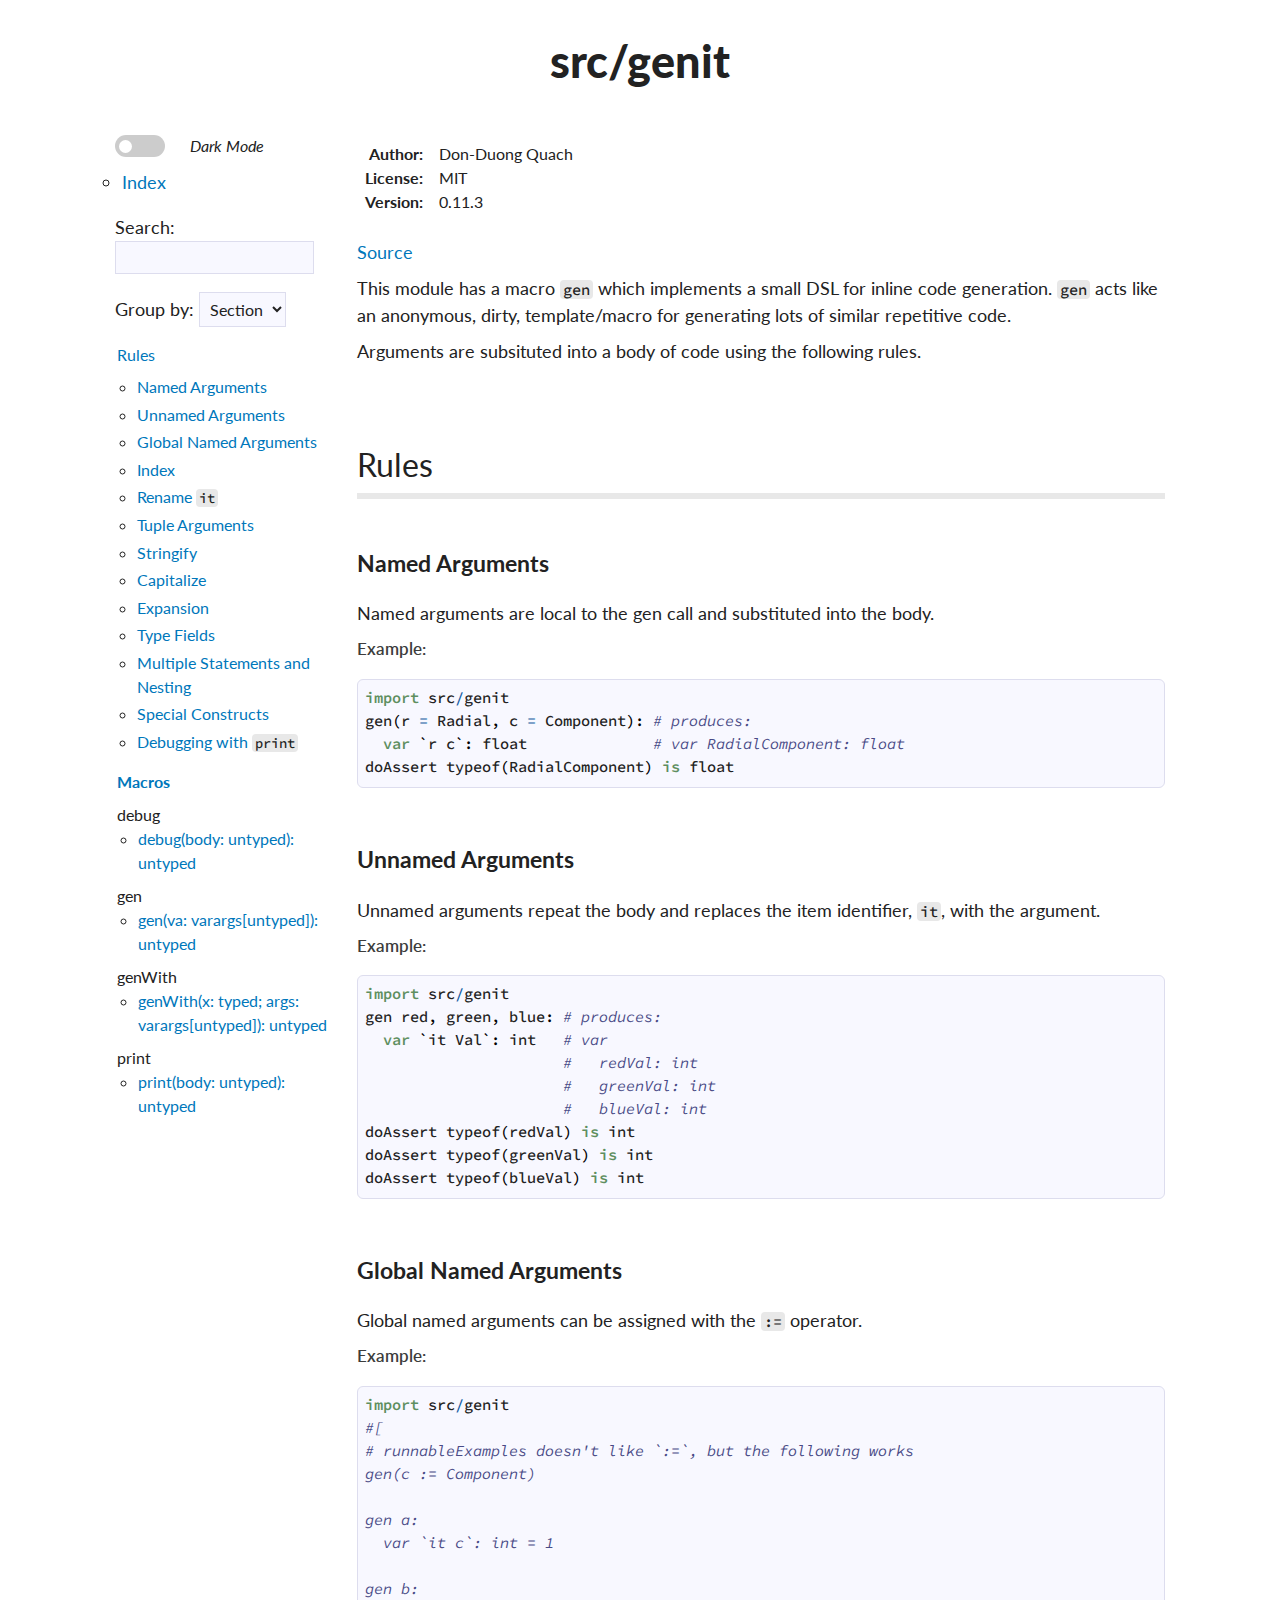
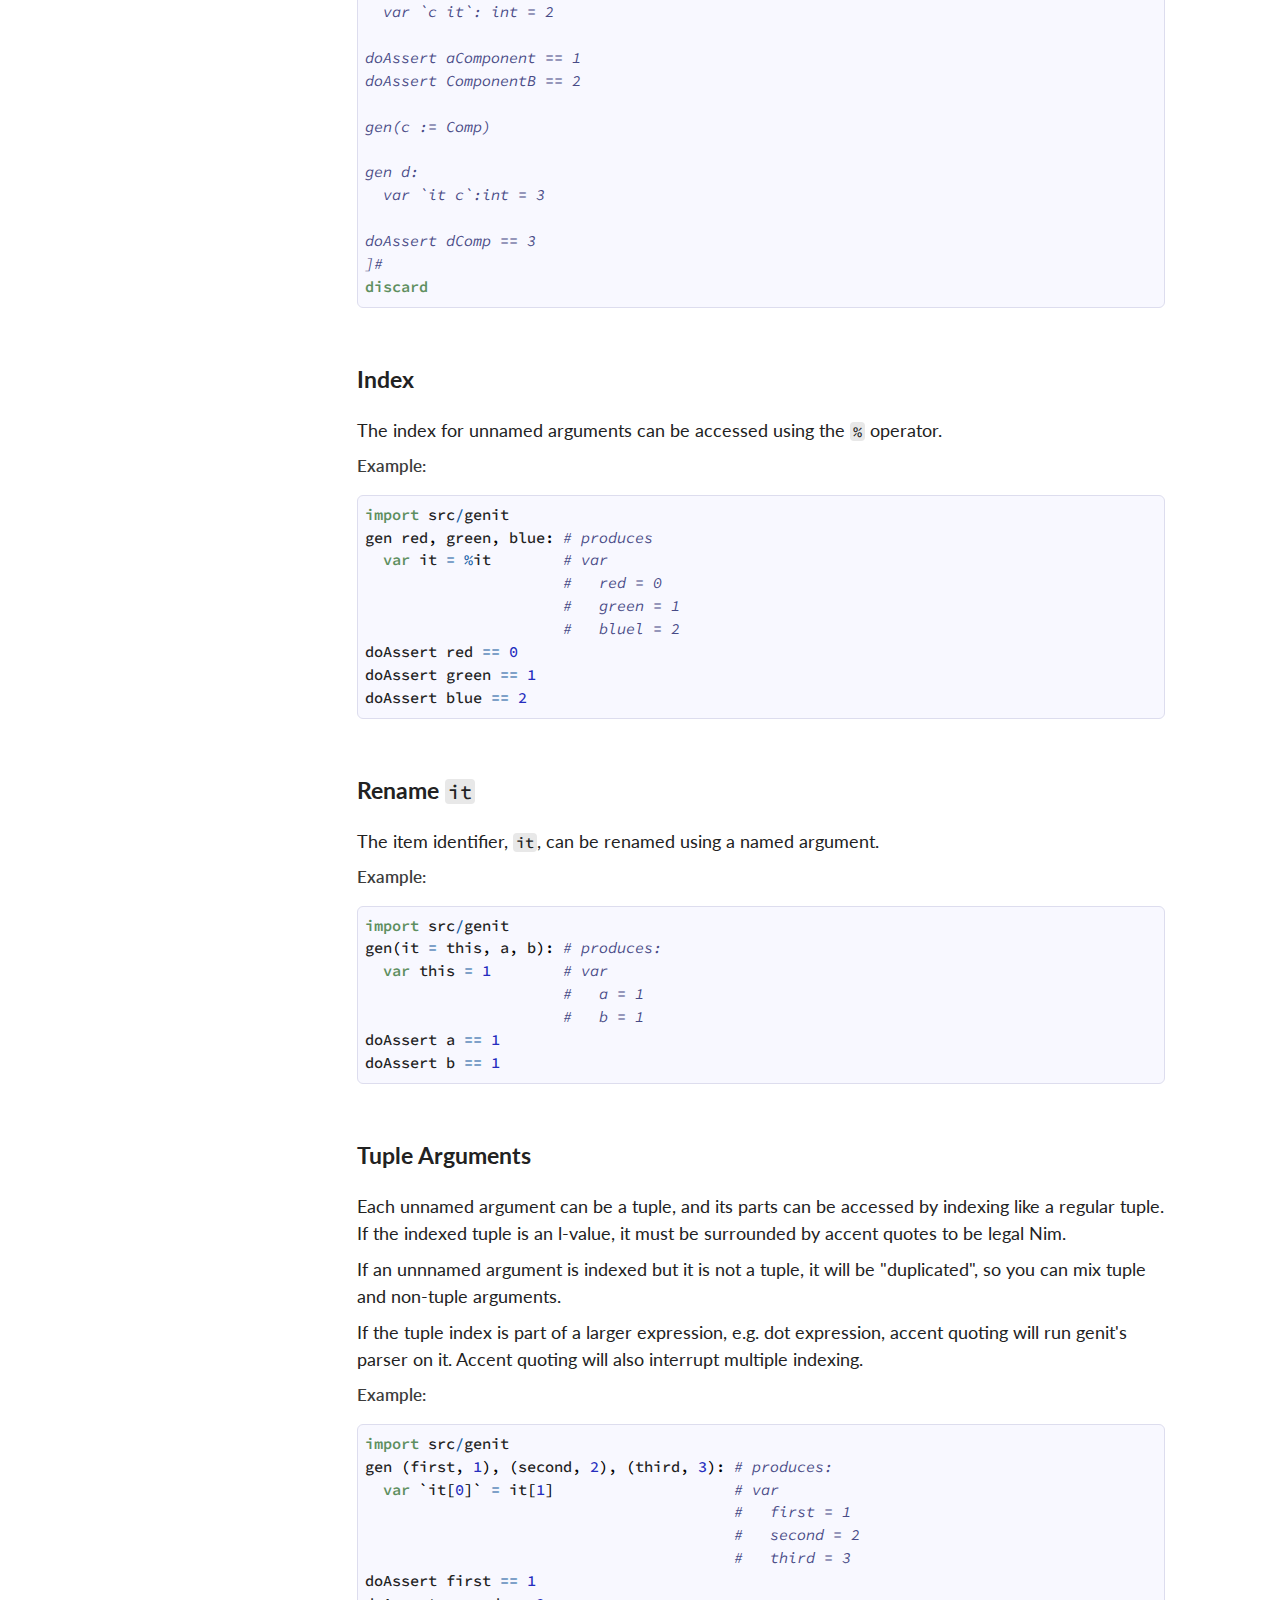
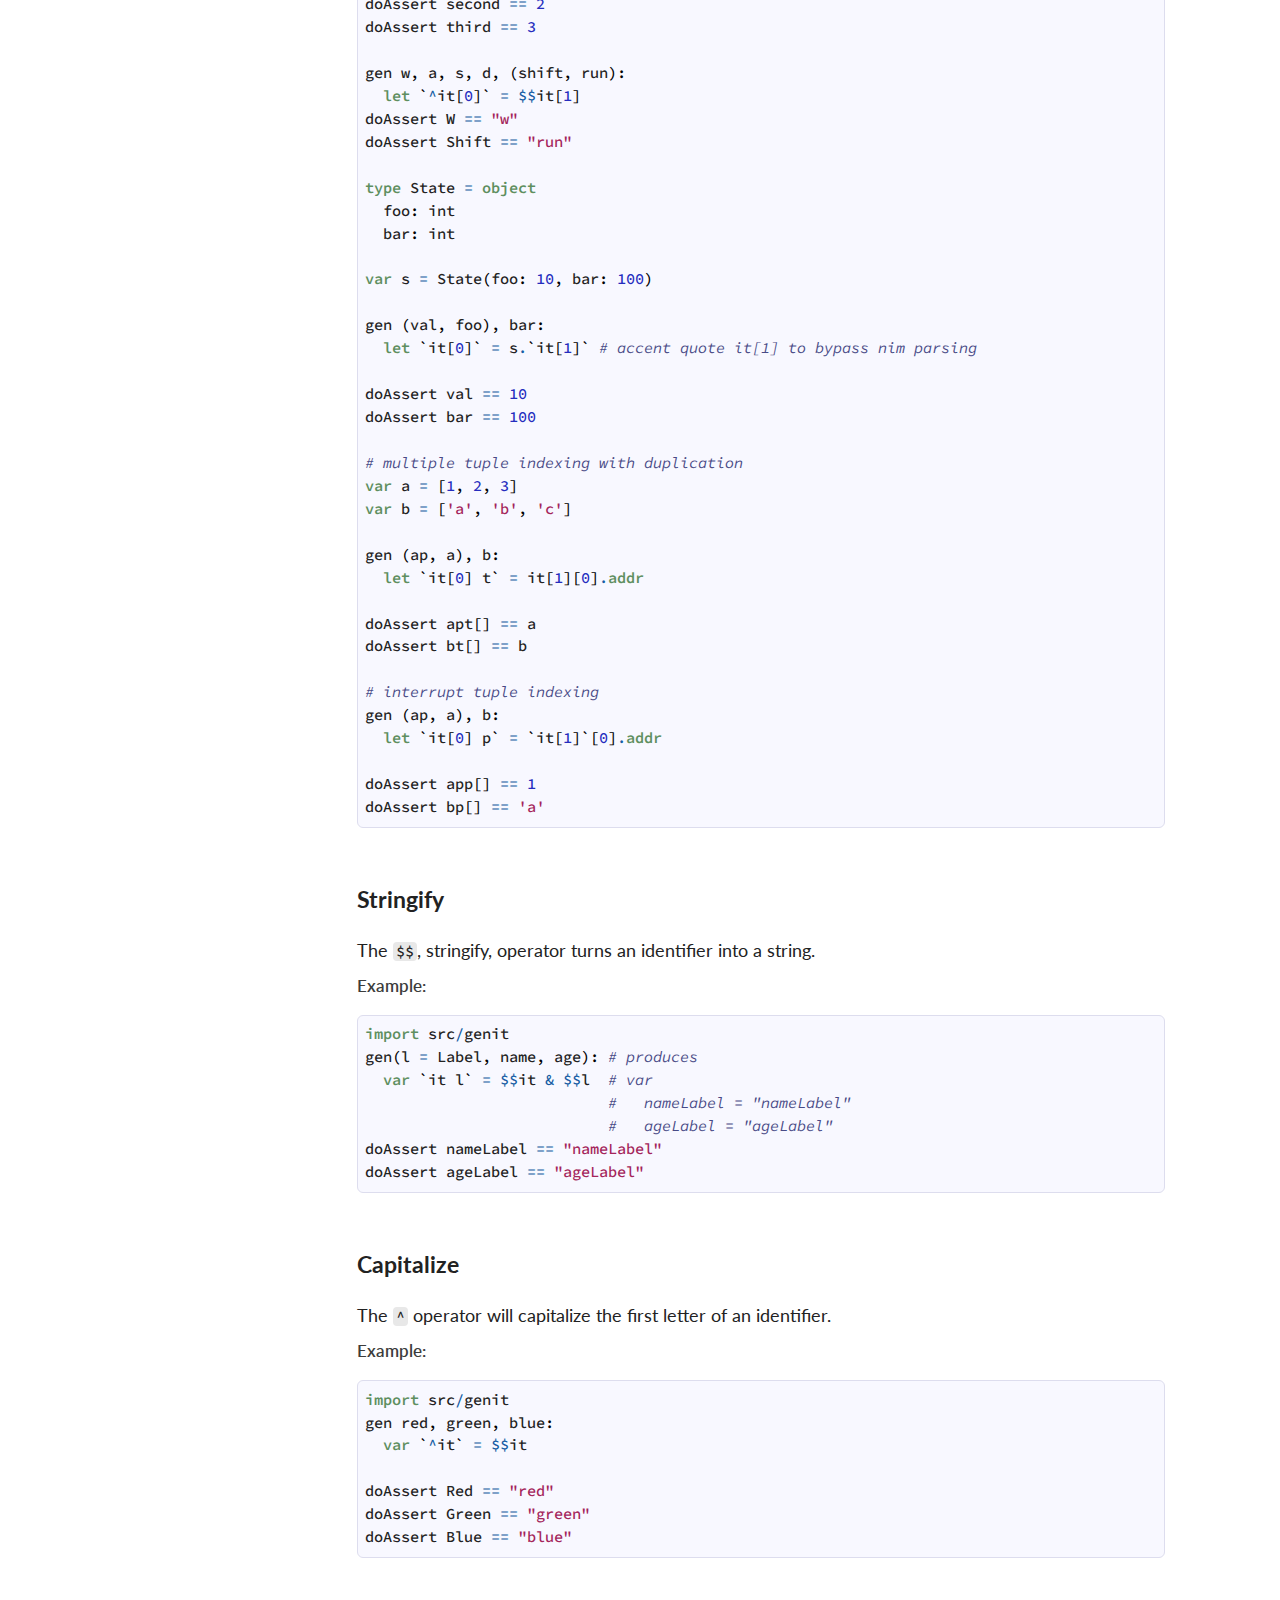
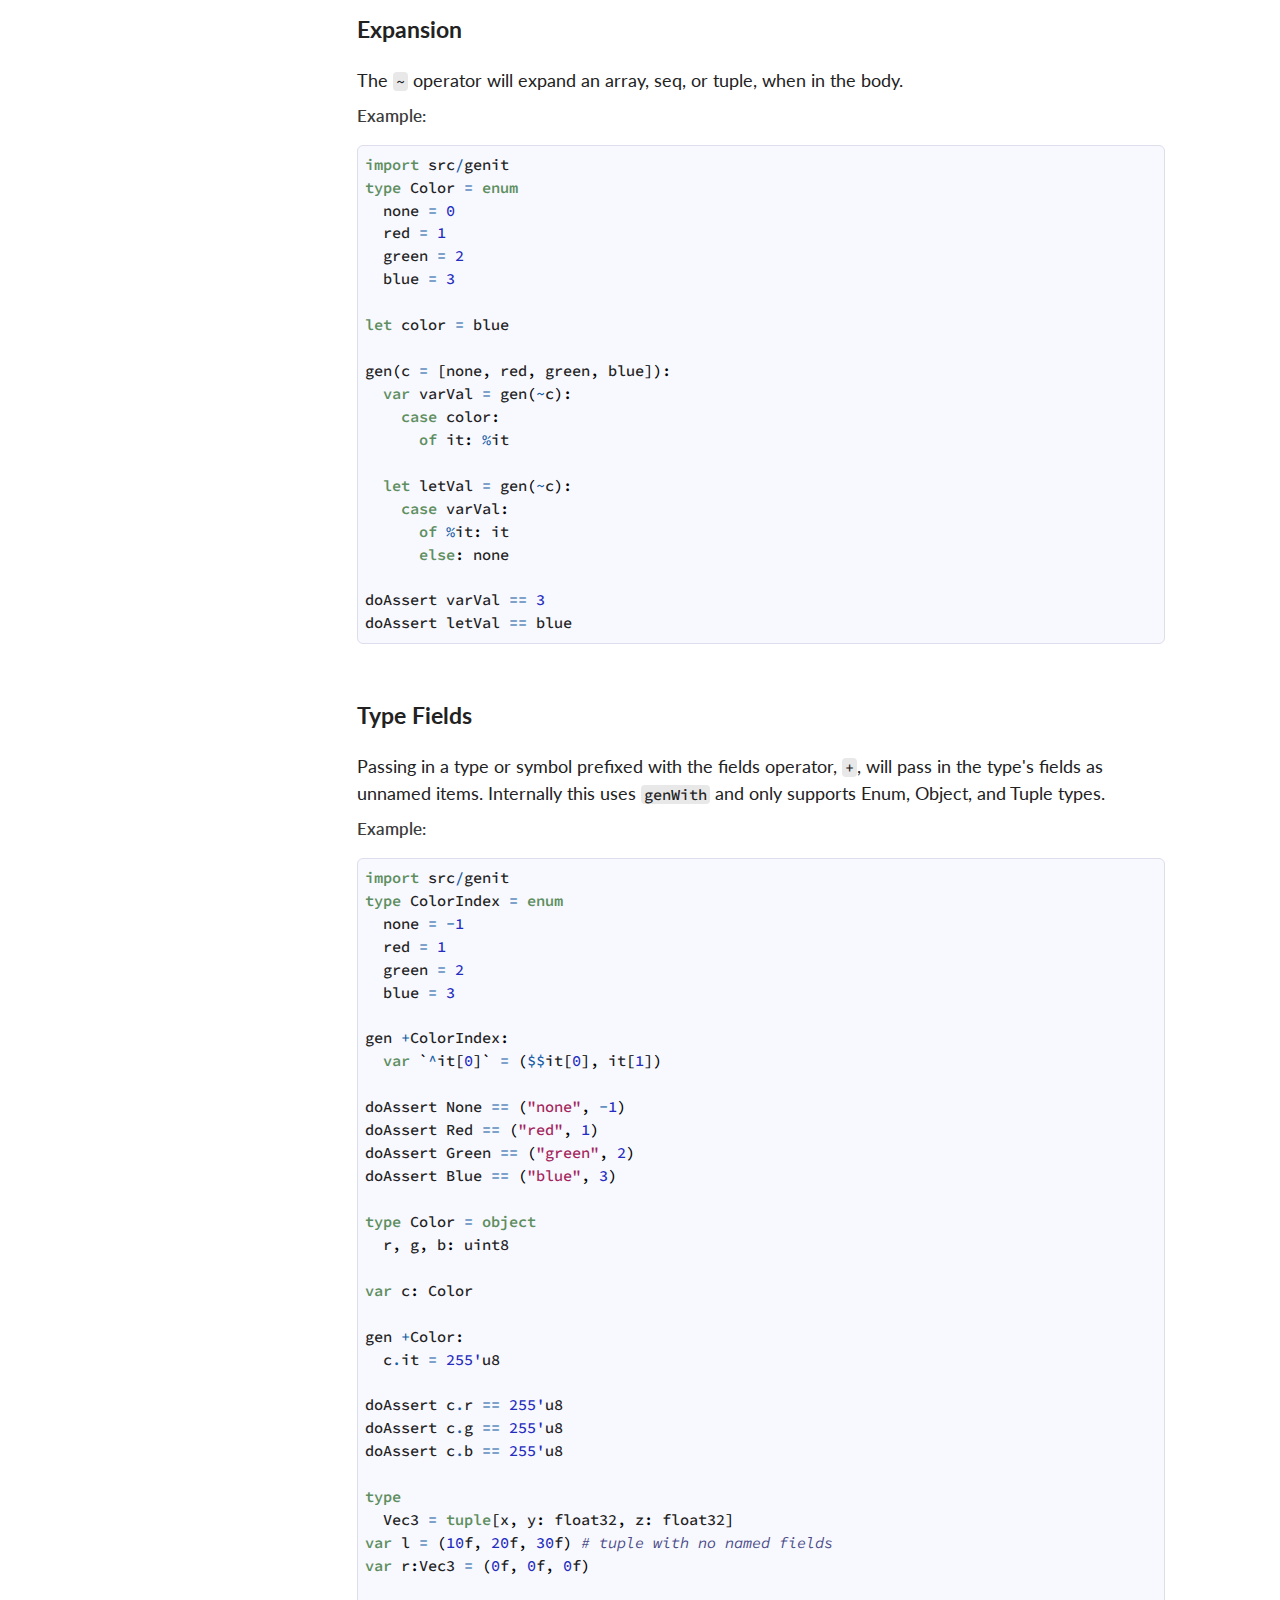
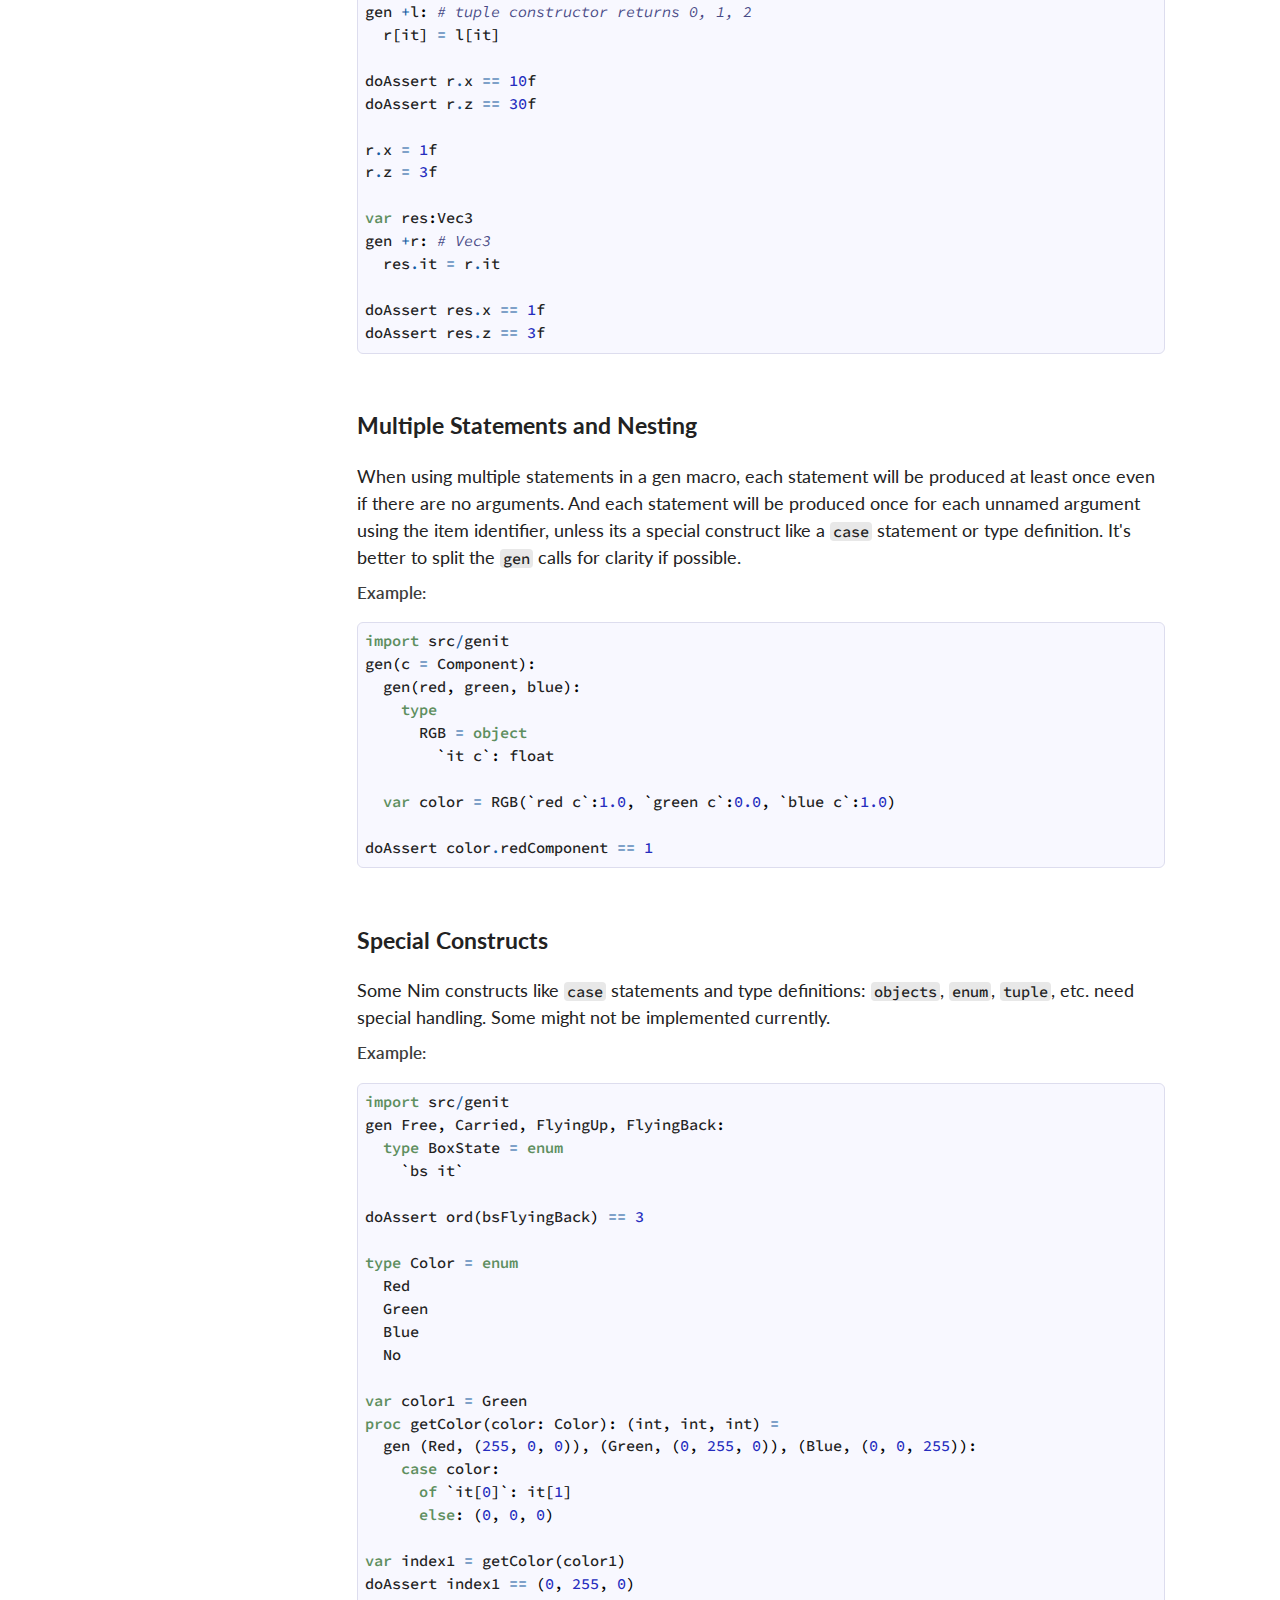
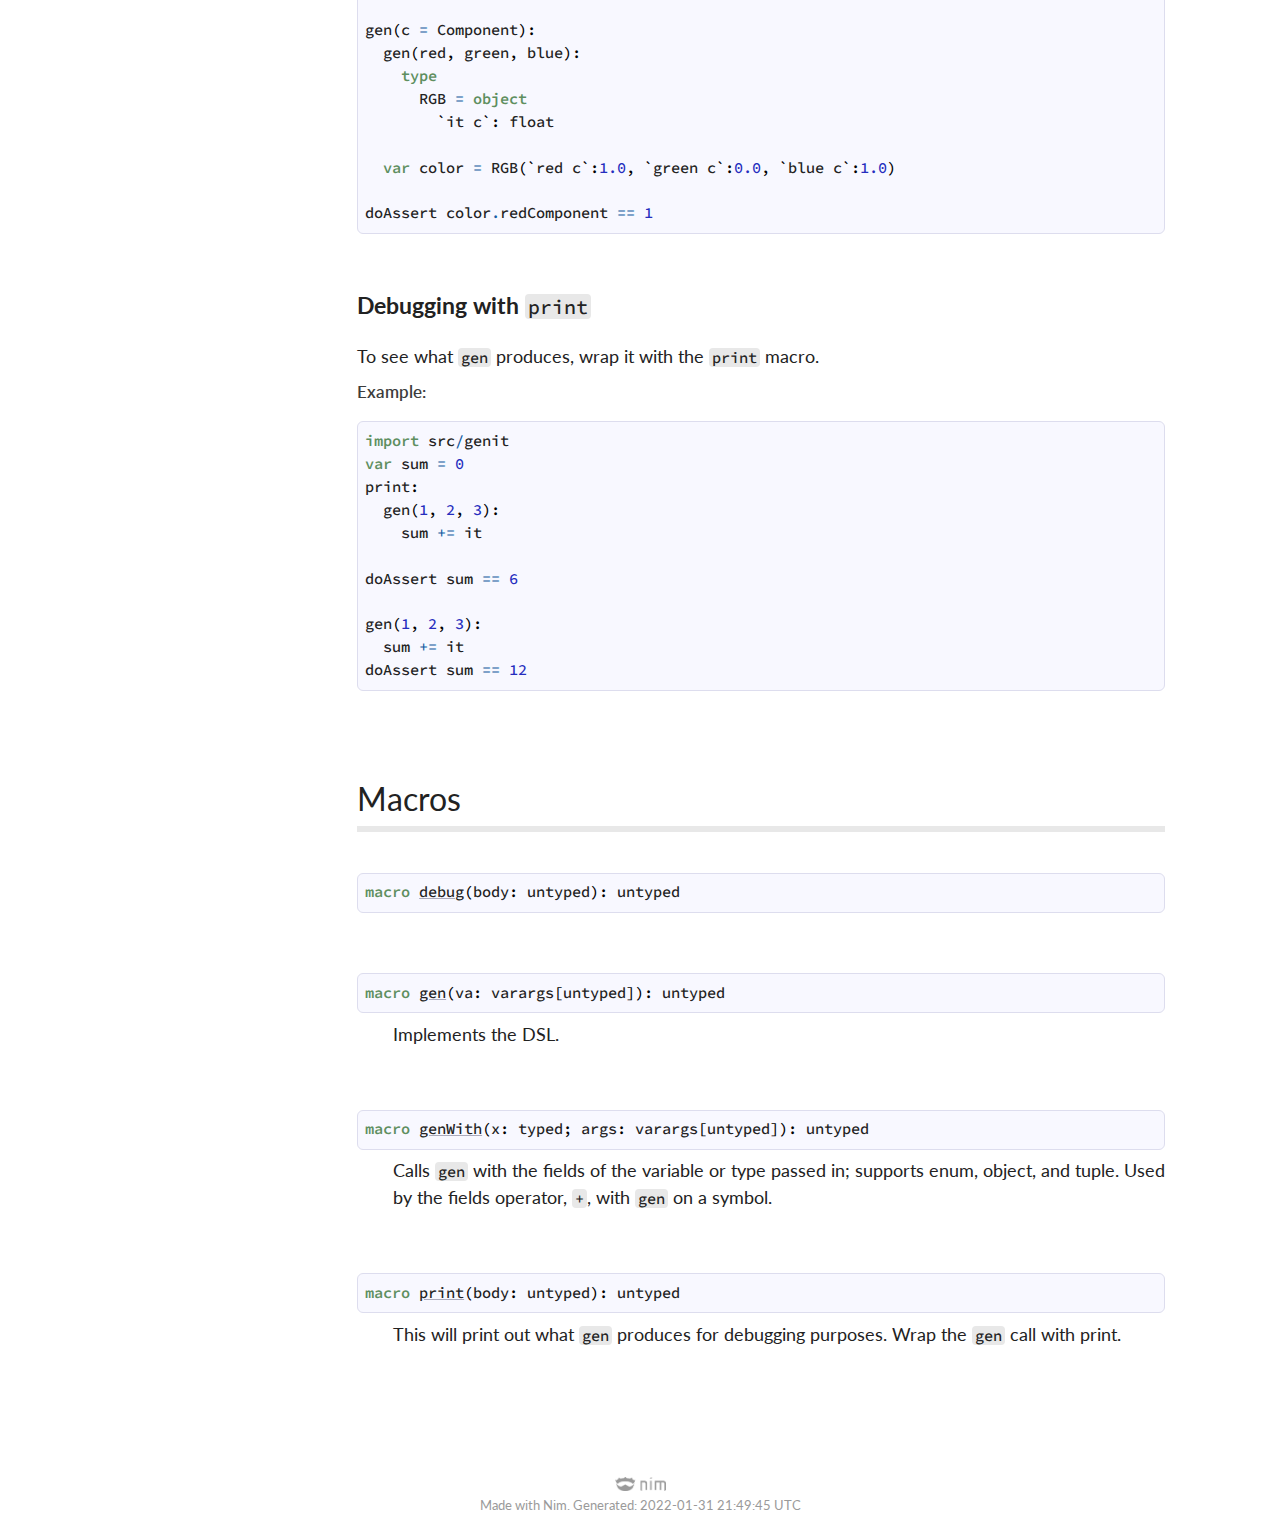
==== genit/index.html @ 233c0c25 "genit v0.11.3" ====
<?xml version="1.0" encoding="utf-8" ?>
<!DOCTYPE html PUBLIC "-//W3C//DTD XHTML 1.0 Transitional//EN"
  "http://www.w3.org/TR/xhtml1/DTD/xhtml1-transitional.dtd">
<!--  This file is generated by Nim. -->
<html xmlns="http://www.w3.org/1999/xhtml" xml:lang="en" lang="en">
<head>
<meta http-equiv="Content-Type" content="text/html; charset=utf-8" />

<meta name="viewport" content="width=device-width, initial-scale=1.0">

<!-- Favicon -->
<link rel="shortcut icon" href="[data-uri]"/>
<link rel="icon" type="image/png" sizes="32x32" href="[data-uri]">

<!-- Google fonts -->
<link href='https://fonts.googleapis.com/css?family=Lato:400,600,900' rel='stylesheet' type='text/css'/>
<link href='https://fonts.googleapis.com/css?family=Source+Code+Pro:400,500,600' rel='stylesheet' type='text/css'/>

<!-- CSS -->
<title>src/genit</title>
<link rel="stylesheet" type="text/css" href="nimdoc.out.css">

<script type="text/javascript" src="dochack.js"></script>

<script type="text/javascript">
function main() {
  var pragmaDots = document.getElementsByClassName("pragmadots");
  for (var i = 0; i < pragmaDots.length; i++) {
    pragmaDots[i].onclick = function(event) {
      // Hide tease
      event.target.parentNode.style.display = "none";
      // Show actual
      event.target.parentNode.nextElementSibling.style.display = "inline";
    }
  }

  function switchTheme(e) {
      if (e.target.checked) {
          document.documentElement.setAttribute('data-theme', 'dark');
          localStorage.setItem('theme', 'dark');
      } else {
          document.documentElement.setAttribute('data-theme', 'light');
          localStorage.setItem('theme', 'light');
      }
  }

  const toggleSwitch = document.querySelector('.theme-switch input[type="checkbox"]');
  if (toggleSwitch !== null) {
    toggleSwitch.addEventListener('change', switchTheme, false);
  }

  var currentTheme = localStorage.getItem('theme');
  if (!currentTheme && window.matchMedia('(prefers-color-scheme: dark)').matches) {
    currentTheme = 'dark';
  }
  if (currentTheme) {
    document.documentElement.setAttribute('data-theme', currentTheme);

    if (currentTheme === 'dark' && toggleSwitch !== null) {
      toggleSwitch.checked = true;
    }
  }
}

window.addEventListener('DOMContentLoaded', main);
</script>

</head>
<body>
<div class="document" id="documentId">
  <div class="container">
    <h1 class="title">src/genit</h1>
    <div class="row">
  <div class="three columns">
  <div class="theme-switch-wrapper">
    <label class="theme-switch" for="checkbox">
      <input type="checkbox" id="checkbox" />
      <div class="slider round"></div>
    </label>
    &nbsp;&nbsp;&nbsp; <em>Dark Mode</em>
  </div>
  <div id="global-links">
    <ul class="simple">
    <li>
      <a href="theindex.html">Index</a>
    </li>
    </ul>
  </div>
  <div id="searchInputDiv">
    Search: <input type="text" id="searchInput"
      onkeyup="search()" />
  </div>
  <div>
    Group by:
    <select onchange="groupBy(this.value)">
      <option value="section">Section</option>
      <option value="type">Type</option>
    </select>
  </div>
  <ul class="simple simple-toc" id="toc-list">
<li><a class="reference" id="rules_toc" href="#rules">Rules</a></li>
<ul class="simple"><li><a class="reference" id="rules-named-arguments_toc" href="#rules-named-arguments">Named Arguments</a></li>
<li><a class="reference" id="rules-unnamed-arguments_toc" href="#rules-unnamed-arguments">Unnamed Arguments</a></li>
<li><a class="reference" id="rules-global-named-arguments_toc" href="#rules-global-named-arguments">Global Named Arguments</a></li>
<li><a class="reference" id="rules-index_toc" href="#rules-index">Index</a></li>
<li><a class="reference" id="rules-rename-it_toc" href="#rules-rename-it">Rename <tt class="docutils literal"><span class="pre">it</span></tt></a></li>
<li><a class="reference" id="rules-tuple-arguments_toc" href="#rules-tuple-arguments">Tuple Arguments</a></li>
<li><a class="reference" id="rules-stringify_toc" href="#rules-stringify">Stringify</a></li>
<li><a class="reference" id="rules-capitalize_toc" href="#rules-capitalize">Capitalize</a></li>
<li><a class="reference" id="rules-expansion_toc" href="#rules-expansion">Expansion</a></li>
<li><a class="reference" id="rules-type-fields_toc" href="#rules-type-fields">Type Fields</a></li>
<li><a class="reference" id="rules-multiple-statements-and-nesting_toc" href="#rules-multiple-statements-and-nesting">Multiple Statements and Nesting</a></li>
<li><a class="reference" id="rules-special-constructs_toc" href="#rules-special-constructs">Special Constructs</a></li>
<li><a class="reference" id="rules-debugging-with-print_toc" href="#rules-debugging-with-print">Debugging with <tt class="docutils literal"><span class="pre">print</span></tt></a></li>
</ul><li>
  <a class="reference reference-toplevel" href="#17" id="67">Macros</a>
  <ul class="simple simple-toc-section">
      <ul class="simple nested-toc-section">debug
      <li><a class="reference" href="#debug.m%2Cuntyped"
    title="debug(body: untyped): untyped">debug(body: untyped): untyped</a></li>

  </ul>
  <ul class="simple nested-toc-section">gen
      <li><a class="reference" href="#gen.m%2Cvarargs%5Buntyped%5D"
    title="gen(va: varargs[untyped]): untyped">gen(va: varargs[untyped]): untyped</a></li>

  </ul>
  <ul class="simple nested-toc-section">genWith
      <li><a class="reference" href="#genWith.m%2Ctyped%2Cvarargs%5Buntyped%5D"
    title="genWith(x: typed; args: varargs[untyped]): untyped">genWith(x: typed; args: varargs[untyped]): untyped</a></li>

  </ul>
  <ul class="simple nested-toc-section">print
      <li><a class="reference" href="#print.m%2Cuntyped"
    title="print(body: untyped): untyped">print(body: untyped): untyped</a></li>

  </ul>

  </ul>
</li>

</ul>

  </div>
  
  <div class="nine columns" id="content">
  <div id="tocRoot"></div>
  
  <p class="module-desc"><table class="docinfo" frame="void" rules="none"><col class="docinfo-name" /><col class="docinfo-content" /><tbody valign="top"><tr><th class="docinfo-name">Author:</th><td>Don-Duong Quach</td></tr>
<tr><th class="docinfo-name">License:</th><td>MIT</td></tr>
<tr><th class="docinfo-name">Version:</th><td>0.11.3</td></tr>
</tbody></table><p><a class="reference external" href="https://github.com/geekrelief/genit/">Source</a></p>
<p>This module has a macro <tt class="docutils literal"><span class="pre">gen</span></tt> which implements a small DSL for inline code generation. <tt class="docutils literal"><span class="pre">gen</span></tt> acts like an anonymous, dirty, template/macro for generating lots of similar repetitive code.</p>
<p>Arguments are subsituted into a body of code using the following rules.</p>

<h1><a class="toc-backref" id="rules" href="#rules">Rules</a></h1>
<h2><a class="toc-backref" id="rules-named-arguments" href="#rules-named-arguments">Named Arguments</a></h2><p>Named arguments are local to the gen call and substituted into the body.</p>

<p><strong class="examples_text">Example:</strong></p>
<pre class="listing"><span class="Keyword">import</span> <span class="Identifier">src</span><span class="Operator">/</span><span class="Identifier">genit</span>
<span class="Identifier">gen</span><span class="Punctuation">(</span><span class="Identifier">r</span> <span class="Operator">=</span> <span class="Identifier">Radial</span><span class="Punctuation">,</span> <span class="Identifier">c</span> <span class="Operator">=</span> <span class="Identifier">Component</span><span class="Punctuation">)</span><span class="Punctuation">:</span> <span class="Comment"># produces: </span>
  <span class="Keyword">var</span> <span class="Punctuation">`</span><span class="Identifier">r</span> <span class="Identifier">c</span><span class="Punctuation">`</span><span class="Punctuation">:</span> <span class="Identifier">float</span>              <span class="Comment"># var RadialComponent: float</span>
<span class="Identifier">doAssert</span> <span class="Identifier">typeof</span><span class="Punctuation">(</span><span class="Identifier">RadialComponent</span><span class="Punctuation">)</span> <span class="Keyword">is</span> <span class="Identifier">float</span></pre>
<h2><a class="toc-backref" id="rules-unnamed-arguments" href="#rules-unnamed-arguments">Unnamed Arguments</a></h2><p>Unnamed arguments repeat the body and replaces the item identifier, <tt class="docutils literal"><span class="pre">it</span></tt>, with the argument. </p>

<p><strong class="examples_text">Example:</strong></p>
<pre class="listing"><span class="Keyword">import</span> <span class="Identifier">src</span><span class="Operator">/</span><span class="Identifier">genit</span>
<span class="Identifier">gen</span> <span class="Identifier">red</span><span class="Punctuation">,</span> <span class="Identifier">green</span><span class="Punctuation">,</span> <span class="Identifier">blue</span><span class="Punctuation">:</span> <span class="Comment"># produces:</span>
  <span class="Keyword">var</span> <span class="Punctuation">`</span><span class="Identifier">it</span> <span class="Identifier">Val</span><span class="Punctuation">`</span><span class="Punctuation">:</span> <span class="Identifier">int</span>   <span class="Comment"># var </span>
                      <span class="Comment">#   redVal: int</span>
                      <span class="Comment">#   greenVal: int</span>
                      <span class="Comment">#   blueVal: int</span>
<span class="Identifier">doAssert</span> <span class="Identifier">typeof</span><span class="Punctuation">(</span><span class="Identifier">redVal</span><span class="Punctuation">)</span> <span class="Keyword">is</span> <span class="Identifier">int</span>
<span class="Identifier">doAssert</span> <span class="Identifier">typeof</span><span class="Punctuation">(</span><span class="Identifier">greenVal</span><span class="Punctuation">)</span> <span class="Keyword">is</span> <span class="Identifier">int</span>
<span class="Identifier">doAssert</span> <span class="Identifier">typeof</span><span class="Punctuation">(</span><span class="Identifier">blueVal</span><span class="Punctuation">)</span> <span class="Keyword">is</span> <span class="Identifier">int</span></pre>
<h2><a class="toc-backref" id="rules-global-named-arguments" href="#rules-global-named-arguments">Global Named Arguments</a></h2><p>Global named arguments can be assigned with the <tt class="docutils literal"><span class="pre">:=</span></tt> operator.</p>

<p><strong class="examples_text">Example:</strong></p>
<pre class="listing"><span class="Keyword">import</span> <span class="Identifier">src</span><span class="Operator">/</span><span class="Identifier">genit</span>
<span class="LongComment">#[ 
# runnableExamples doesn't like `:=`, but the following works
gen(c := Component) 

gen a:
  var `it c`: int = 1

gen b:
  var `c it`: int = 2

doAssert aComponent == 1
doAssert ComponentB == 2

gen(c := Comp)

gen d:
  var `it c`:int = 3

doAssert dComp == 3
]#</span>
<span class="Keyword">discard</span></pre>
<h2><a class="toc-backref" id="rules-index" href="#rules-index">Index</a></h2><p>The index for unnamed arguments can be accessed using the <tt class="docutils literal"><span class="pre">%</span></tt> operator.</p>

<p><strong class="examples_text">Example:</strong></p>
<pre class="listing"><span class="Keyword">import</span> <span class="Identifier">src</span><span class="Operator">/</span><span class="Identifier">genit</span>
<span class="Identifier">gen</span> <span class="Identifier">red</span><span class="Punctuation">,</span> <span class="Identifier">green</span><span class="Punctuation">,</span> <span class="Identifier">blue</span><span class="Punctuation">:</span> <span class="Comment"># produces</span>
  <span class="Keyword">var</span> <span class="Identifier">it</span> <span class="Operator">=</span> <span class="Operator">%</span><span class="Identifier">it</span>        <span class="Comment"># var </span>
                      <span class="Comment">#   red = 0</span>
                      <span class="Comment">#   green = 1</span>
                      <span class="Comment">#   bluel = 2</span>
<span class="Identifier">doAssert</span> <span class="Identifier">red</span> <span class="Operator">==</span> <span class="DecNumber">0</span>
<span class="Identifier">doAssert</span> <span class="Identifier">green</span> <span class="Operator">==</span> <span class="DecNumber">1</span>
<span class="Identifier">doAssert</span> <span class="Identifier">blue</span> <span class="Operator">==</span> <span class="DecNumber">2</span></pre>
<h2><a class="toc-backref" id="rules-rename-it" href="#rules-rename-it">Rename <tt class="docutils literal"><span class="pre">it</span></tt></a></h2><p>The item identifier, <tt class="docutils literal"><span class="pre">it</span></tt>, can be renamed using a named argument.</p>

<p><strong class="examples_text">Example:</strong></p>
<pre class="listing"><span class="Keyword">import</span> <span class="Identifier">src</span><span class="Operator">/</span><span class="Identifier">genit</span>
<span class="Identifier">gen</span><span class="Punctuation">(</span><span class="Identifier">it</span> <span class="Operator">=</span> <span class="Identifier">this</span><span class="Punctuation">,</span> <span class="Identifier">a</span><span class="Punctuation">,</span> <span class="Identifier">b</span><span class="Punctuation">)</span><span class="Punctuation">:</span> <span class="Comment"># produces:</span>
  <span class="Keyword">var</span> <span class="Identifier">this</span> <span class="Operator">=</span> <span class="DecNumber">1</span>        <span class="Comment"># var </span>
                      <span class="Comment">#   a = 1</span>
                      <span class="Comment">#   b = 1</span>
<span class="Identifier">doAssert</span> <span class="Identifier">a</span> <span class="Operator">==</span> <span class="DecNumber">1</span>
<span class="Identifier">doAssert</span> <span class="Identifier">b</span> <span class="Operator">==</span> <span class="DecNumber">1</span></pre>
<h2><a class="toc-backref" id="rules-tuple-arguments" href="#rules-tuple-arguments">Tuple Arguments</a></h2><p>Each unnamed argument can be a tuple, and its parts can be accessed by indexing like a regular tuple. If the indexed tuple is an l-value, it must be surrounded by accent quotes to be legal Nim.</p>
<p>If an unnnamed argument is indexed but it is not a tuple, it will be &quot;duplicated&quot;, so you can mix tuple and non-tuple arguments.</p>
<p>If the tuple index is part of a larger expression, e.g. dot expression, accent quoting will run genit's parser on it.  Accent quoting will also interrupt multiple indexing.</p>

<p><strong class="examples_text">Example:</strong></p>
<pre class="listing"><span class="Keyword">import</span> <span class="Identifier">src</span><span class="Operator">/</span><span class="Identifier">genit</span>
<span class="Identifier">gen</span> <span class="Punctuation">(</span><span class="Identifier">first</span><span class="Punctuation">,</span> <span class="DecNumber">1</span><span class="Punctuation">)</span><span class="Punctuation">,</span> <span class="Punctuation">(</span><span class="Identifier">second</span><span class="Punctuation">,</span> <span class="DecNumber">2</span><span class="Punctuation">)</span><span class="Punctuation">,</span> <span class="Punctuation">(</span><span class="Identifier">third</span><span class="Punctuation">,</span> <span class="DecNumber">3</span><span class="Punctuation">)</span><span class="Punctuation">:</span> <span class="Comment"># produces:</span>
  <span class="Keyword">var</span> <span class="Punctuation">`</span><span class="Identifier">it</span><span class="Punctuation">[</span><span class="DecNumber">0</span><span class="Punctuation">]</span><span class="Punctuation">`</span> <span class="Operator">=</span> <span class="Identifier">it</span><span class="Punctuation">[</span><span class="DecNumber">1</span><span class="Punctuation">]</span>                    <span class="Comment"># var </span>
                                         <span class="Comment">#   first = 1</span>
                                         <span class="Comment">#   second = 2</span>
                                         <span class="Comment">#   third = 3</span>
<span class="Identifier">doAssert</span> <span class="Identifier">first</span> <span class="Operator">==</span> <span class="DecNumber">1</span>
<span class="Identifier">doAssert</span> <span class="Identifier">second</span> <span class="Operator">==</span> <span class="DecNumber">2</span>
<span class="Identifier">doAssert</span> <span class="Identifier">third</span> <span class="Operator">==</span> <span class="DecNumber">3</span>

<span class="Identifier">gen</span> <span class="Identifier">w</span><span class="Punctuation">,</span> <span class="Identifier">a</span><span class="Punctuation">,</span> <span class="Identifier">s</span><span class="Punctuation">,</span> <span class="Identifier">d</span><span class="Punctuation">,</span> <span class="Punctuation">(</span><span class="Identifier">shift</span><span class="Punctuation">,</span> <span class="Identifier">run</span><span class="Punctuation">)</span><span class="Punctuation">:</span>
  <span class="Keyword">let</span> <span class="Punctuation">`</span><span class="Operator">^</span><span class="Identifier">it</span><span class="Punctuation">[</span><span class="DecNumber">0</span><span class="Punctuation">]</span><span class="Punctuation">`</span> <span class="Operator">=</span> <span class="Operator">$$</span><span class="Identifier">it</span><span class="Punctuation">[</span><span class="DecNumber">1</span><span class="Punctuation">]</span>
<span class="Identifier">doAssert</span> <span class="Identifier">W</span> <span class="Operator">==</span> <span class="StringLit">&quot;w&quot;</span>
<span class="Identifier">doAssert</span> <span class="Identifier">Shift</span> <span class="Operator">==</span> <span class="StringLit">&quot;run&quot;</span>

<span class="Keyword">type</span> <span class="Identifier">State</span> <span class="Operator">=</span> <span class="Keyword">object</span>
  <span class="Identifier">foo</span><span class="Punctuation">:</span> <span class="Identifier">int</span>
  <span class="Identifier">bar</span><span class="Punctuation">:</span> <span class="Identifier">int</span>

<span class="Keyword">var</span> <span class="Identifier">s</span> <span class="Operator">=</span> <span class="Identifier">State</span><span class="Punctuation">(</span><span class="Identifier">foo</span><span class="Punctuation">:</span> <span class="DecNumber">10</span><span class="Punctuation">,</span> <span class="Identifier">bar</span><span class="Punctuation">:</span> <span class="DecNumber">100</span><span class="Punctuation">)</span>

<span class="Identifier">gen</span> <span class="Punctuation">(</span><span class="Identifier">val</span><span class="Punctuation">,</span> <span class="Identifier">foo</span><span class="Punctuation">)</span><span class="Punctuation">,</span> <span class="Identifier">bar</span><span class="Punctuation">:</span>
  <span class="Keyword">let</span> <span class="Punctuation">`</span><span class="Identifier">it</span><span class="Punctuation">[</span><span class="DecNumber">0</span><span class="Punctuation">]</span><span class="Punctuation">`</span> <span class="Operator">=</span> <span class="Identifier">s</span><span class="Operator">.</span><span class="Punctuation">`</span><span class="Identifier">it</span><span class="Punctuation">[</span><span class="DecNumber">1</span><span class="Punctuation">]</span><span class="Punctuation">`</span> <span class="Comment"># accent quote it[1] to bypass nim parsing</span>

<span class="Identifier">doAssert</span> <span class="Identifier">val</span> <span class="Operator">==</span> <span class="DecNumber">10</span>
<span class="Identifier">doAssert</span> <span class="Identifier">bar</span> <span class="Operator">==</span> <span class="DecNumber">100</span>

<span class="Comment"># multiple tuple indexing with duplication</span>
<span class="Keyword">var</span> <span class="Identifier">a</span> <span class="Operator">=</span> <span class="Punctuation">[</span><span class="DecNumber">1</span><span class="Punctuation">,</span> <span class="DecNumber">2</span><span class="Punctuation">,</span> <span class="DecNumber">3</span><span class="Punctuation">]</span>
<span class="Keyword">var</span> <span class="Identifier">b</span> <span class="Operator">=</span> <span class="Punctuation">[</span><span class="CharLit">'a'</span><span class="Punctuation">,</span> <span class="CharLit">'b'</span><span class="Punctuation">,</span> <span class="CharLit">'c'</span><span class="Punctuation">]</span>

<span class="Identifier">gen</span> <span class="Punctuation">(</span><span class="Identifier">ap</span><span class="Punctuation">,</span> <span class="Identifier">a</span><span class="Punctuation">)</span><span class="Punctuation">,</span> <span class="Identifier">b</span><span class="Punctuation">:</span>
  <span class="Keyword">let</span> <span class="Punctuation">`</span><span class="Identifier">it</span><span class="Punctuation">[</span><span class="DecNumber">0</span><span class="Punctuation">]</span> <span class="Identifier">t</span><span class="Punctuation">`</span> <span class="Operator">=</span> <span class="Identifier">it</span><span class="Punctuation">[</span><span class="DecNumber">1</span><span class="Punctuation">]</span><span class="Punctuation">[</span><span class="DecNumber">0</span><span class="Punctuation">]</span><span class="Operator">.</span><span class="Keyword">addr</span>

<span class="Identifier">doAssert</span> <span class="Identifier">apt</span><span class="Punctuation">[</span><span class="Punctuation">]</span> <span class="Operator">==</span> <span class="Identifier">a</span>
<span class="Identifier">doAssert</span> <span class="Identifier">bt</span><span class="Punctuation">[</span><span class="Punctuation">]</span> <span class="Operator">==</span> <span class="Identifier">b</span>

<span class="Comment"># interrupt tuple indexing</span>
<span class="Identifier">gen</span> <span class="Punctuation">(</span><span class="Identifier">ap</span><span class="Punctuation">,</span> <span class="Identifier">a</span><span class="Punctuation">)</span><span class="Punctuation">,</span> <span class="Identifier">b</span><span class="Punctuation">:</span>
  <span class="Keyword">let</span> <span class="Punctuation">`</span><span class="Identifier">it</span><span class="Punctuation">[</span><span class="DecNumber">0</span><span class="Punctuation">]</span> <span class="Identifier">p</span><span class="Punctuation">`</span> <span class="Operator">=</span> <span class="Punctuation">`</span><span class="Identifier">it</span><span class="Punctuation">[</span><span class="DecNumber">1</span><span class="Punctuation">]</span><span class="Punctuation">`</span><span class="Punctuation">[</span><span class="DecNumber">0</span><span class="Punctuation">]</span><span class="Operator">.</span><span class="Keyword">addr</span>

<span class="Identifier">doAssert</span> <span class="Identifier">app</span><span class="Punctuation">[</span><span class="Punctuation">]</span> <span class="Operator">==</span> <span class="DecNumber">1</span>
<span class="Identifier">doAssert</span> <span class="Identifier">bp</span><span class="Punctuation">[</span><span class="Punctuation">]</span> <span class="Operator">==</span> <span class="CharLit">'a'</span></pre>
<h2><a class="toc-backref" id="rules-stringify" href="#rules-stringify">Stringify</a></h2><p>The <tt class="docutils literal"><span class="pre">$$</span></tt>, stringify, operator turns an identifier into a string.</p>

<p><strong class="examples_text">Example:</strong></p>
<pre class="listing"><span class="Keyword">import</span> <span class="Identifier">src</span><span class="Operator">/</span><span class="Identifier">genit</span>
<span class="Identifier">gen</span><span class="Punctuation">(</span><span class="Identifier">l</span> <span class="Operator">=</span> <span class="Identifier">Label</span><span class="Punctuation">,</span> <span class="Identifier">name</span><span class="Punctuation">,</span> <span class="Identifier">age</span><span class="Punctuation">)</span><span class="Punctuation">:</span> <span class="Comment"># produces</span>
  <span class="Keyword">var</span> <span class="Punctuation">`</span><span class="Identifier">it</span> <span class="Identifier">l</span><span class="Punctuation">`</span> <span class="Operator">=</span> <span class="Operator">$$</span><span class="Identifier">it</span> <span class="Operator">&amp;</span> <span class="Operator">$$</span><span class="Identifier">l</span>  <span class="Comment"># var </span>
                           <span class="Comment">#   nameLabel = &quot;nameLabel&quot;</span>
                           <span class="Comment">#   ageLabel = &quot;ageLabel&quot;</span>
<span class="Identifier">doAssert</span> <span class="Identifier">nameLabel</span> <span class="Operator">==</span> <span class="StringLit">&quot;nameLabel&quot;</span>
<span class="Identifier">doAssert</span> <span class="Identifier">ageLabel</span> <span class="Operator">==</span> <span class="StringLit">&quot;ageLabel&quot;</span></pre>
<h2><a class="toc-backref" id="rules-capitalize" href="#rules-capitalize">Capitalize</a></h2><p>The <tt class="docutils literal"><span class="pre">^</span></tt> operator will capitalize the first letter of an identifier.</p>

<p><strong class="examples_text">Example:</strong></p>
<pre class="listing"><span class="Keyword">import</span> <span class="Identifier">src</span><span class="Operator">/</span><span class="Identifier">genit</span>
<span class="Identifier">gen</span> <span class="Identifier">red</span><span class="Punctuation">,</span> <span class="Identifier">green</span><span class="Punctuation">,</span> <span class="Identifier">blue</span><span class="Punctuation">:</span>
  <span class="Keyword">var</span> <span class="Punctuation">`</span><span class="Operator">^</span><span class="Identifier">it</span><span class="Punctuation">`</span> <span class="Operator">=</span> <span class="Operator">$$</span><span class="Identifier">it</span>

<span class="Identifier">doAssert</span> <span class="Identifier">Red</span> <span class="Operator">==</span> <span class="StringLit">&quot;red&quot;</span>
<span class="Identifier">doAssert</span> <span class="Identifier">Green</span> <span class="Operator">==</span> <span class="StringLit">&quot;green&quot;</span>
<span class="Identifier">doAssert</span> <span class="Identifier">Blue</span> <span class="Operator">==</span> <span class="StringLit">&quot;blue&quot;</span></pre>
<h2><a class="toc-backref" id="rules-expansion" href="#rules-expansion">Expansion</a></h2><p>The <tt class="docutils literal"><span class="pre">~</span></tt> operator will expand an array, seq, or tuple, when in the body.</p>

<p><strong class="examples_text">Example:</strong></p>
<pre class="listing"><span class="Keyword">import</span> <span class="Identifier">src</span><span class="Operator">/</span><span class="Identifier">genit</span>
<span class="Keyword">type</span> <span class="Identifier">Color</span> <span class="Operator">=</span> <span class="Keyword">enum</span>
  <span class="Identifier">none</span> <span class="Operator">=</span> <span class="DecNumber">0</span> 
  <span class="Identifier">red</span> <span class="Operator">=</span> <span class="DecNumber">1</span>
  <span class="Identifier">green</span> <span class="Operator">=</span> <span class="DecNumber">2</span>
  <span class="Identifier">blue</span> <span class="Operator">=</span> <span class="DecNumber">3</span>

<span class="Keyword">let</span> <span class="Identifier">color</span> <span class="Operator">=</span> <span class="Identifier">blue</span>

<span class="Identifier">gen</span><span class="Punctuation">(</span><span class="Identifier">c</span> <span class="Operator">=</span> <span class="Punctuation">[</span><span class="Identifier">none</span><span class="Punctuation">,</span> <span class="Identifier">red</span><span class="Punctuation">,</span> <span class="Identifier">green</span><span class="Punctuation">,</span> <span class="Identifier">blue</span><span class="Punctuation">]</span><span class="Punctuation">)</span><span class="Punctuation">:</span>
  <span class="Keyword">var</span> <span class="Identifier">varVal</span> <span class="Operator">=</span> <span class="Identifier">gen</span><span class="Punctuation">(</span><span class="Operator">~</span><span class="Identifier">c</span><span class="Punctuation">)</span><span class="Punctuation">:</span>
    <span class="Keyword">case</span> <span class="Identifier">color</span><span class="Punctuation">:</span>
      <span class="Keyword">of</span> <span class="Identifier">it</span><span class="Punctuation">:</span> <span class="Operator">%</span><span class="Identifier">it</span>

  <span class="Keyword">let</span> <span class="Identifier">letVal</span> <span class="Operator">=</span> <span class="Identifier">gen</span><span class="Punctuation">(</span><span class="Operator">~</span><span class="Identifier">c</span><span class="Punctuation">)</span><span class="Punctuation">:</span>
    <span class="Keyword">case</span> <span class="Identifier">varVal</span><span class="Punctuation">:</span>
      <span class="Keyword">of</span> <span class="Operator">%</span><span class="Identifier">it</span><span class="Punctuation">:</span> <span class="Identifier">it</span>
      <span class="Keyword">else</span><span class="Punctuation">:</span> <span class="Identifier">none</span> 

<span class="Identifier">doAssert</span> <span class="Identifier">varVal</span> <span class="Operator">==</span> <span class="DecNumber">3</span>
<span class="Identifier">doAssert</span> <span class="Identifier">letVal</span> <span class="Operator">==</span> <span class="Identifier">blue</span></pre>
<h2><a class="toc-backref" id="rules-type-fields" href="#rules-type-fields">Type Fields</a></h2><p>Passing in a type or symbol prefixed with the fields operator, <tt class="docutils literal"><span class="pre">+</span></tt>, will pass in the type's fields as unnamed items. Internally this uses <tt class="docutils literal"><span class="pre">genWith</span></tt> and only supports Enum, Object, and Tuple types.</p>

<p><strong class="examples_text">Example:</strong></p>
<pre class="listing"><span class="Keyword">import</span> <span class="Identifier">src</span><span class="Operator">/</span><span class="Identifier">genit</span>
<span class="Keyword">type</span> <span class="Identifier">ColorIndex</span> <span class="Operator">=</span> <span class="Keyword">enum</span>
  <span class="Identifier">none</span> <span class="Operator">=</span> <span class="Operator">-</span><span class="DecNumber">1</span>
  <span class="Identifier">red</span> <span class="Operator">=</span> <span class="DecNumber">1</span>
  <span class="Identifier">green</span> <span class="Operator">=</span> <span class="DecNumber">2</span>
  <span class="Identifier">blue</span> <span class="Operator">=</span> <span class="DecNumber">3</span>

<span class="Identifier">gen</span> <span class="Operator">+</span><span class="Identifier">ColorIndex</span><span class="Punctuation">:</span>
  <span class="Keyword">var</span> <span class="Punctuation">`</span><span class="Operator">^</span><span class="Identifier">it</span><span class="Punctuation">[</span><span class="DecNumber">0</span><span class="Punctuation">]</span><span class="Punctuation">`</span> <span class="Operator">=</span> <span class="Punctuation">(</span><span class="Operator">$$</span><span class="Identifier">it</span><span class="Punctuation">[</span><span class="DecNumber">0</span><span class="Punctuation">]</span><span class="Punctuation">,</span> <span class="Identifier">it</span><span class="Punctuation">[</span><span class="DecNumber">1</span><span class="Punctuation">]</span><span class="Punctuation">)</span>

<span class="Identifier">doAssert</span> <span class="Identifier">None</span> <span class="Operator">==</span> <span class="Punctuation">(</span><span class="StringLit">&quot;none&quot;</span><span class="Punctuation">,</span> <span class="Operator">-</span><span class="DecNumber">1</span><span class="Punctuation">)</span>
<span class="Identifier">doAssert</span> <span class="Identifier">Red</span> <span class="Operator">==</span> <span class="Punctuation">(</span><span class="StringLit">&quot;red&quot;</span><span class="Punctuation">,</span> <span class="DecNumber">1</span><span class="Punctuation">)</span>
<span class="Identifier">doAssert</span> <span class="Identifier">Green</span> <span class="Operator">==</span> <span class="Punctuation">(</span><span class="StringLit">&quot;green&quot;</span><span class="Punctuation">,</span> <span class="DecNumber">2</span><span class="Punctuation">)</span>
<span class="Identifier">doAssert</span> <span class="Identifier">Blue</span> <span class="Operator">==</span> <span class="Punctuation">(</span><span class="StringLit">&quot;blue&quot;</span><span class="Punctuation">,</span> <span class="DecNumber">3</span><span class="Punctuation">)</span>

<span class="Keyword">type</span> <span class="Identifier">Color</span> <span class="Operator">=</span> <span class="Keyword">object</span>
  <span class="Identifier">r</span><span class="Punctuation">,</span> <span class="Identifier">g</span><span class="Punctuation">,</span> <span class="Identifier">b</span><span class="Punctuation">:</span> <span class="Identifier">uint8</span>

<span class="Keyword">var</span> <span class="Identifier">c</span><span class="Punctuation">:</span> <span class="Identifier">Color</span>

<span class="Identifier">gen</span> <span class="Operator">+</span><span class="Identifier">Color</span><span class="Punctuation">:</span>
  <span class="Identifier">c</span><span class="Operator">.</span><span class="Identifier">it</span> <span class="Operator">=</span> <span class="DecNumber">255'</span><span class="Identifier">u8</span>

<span class="Identifier">doAssert</span> <span class="Identifier">c</span><span class="Operator">.</span><span class="Identifier">r</span> <span class="Operator">==</span> <span class="DecNumber">255'</span><span class="Identifier">u8</span>
<span class="Identifier">doAssert</span> <span class="Identifier">c</span><span class="Operator">.</span><span class="Identifier">g</span> <span class="Operator">==</span> <span class="DecNumber">255'</span><span class="Identifier">u8</span>
<span class="Identifier">doAssert</span> <span class="Identifier">c</span><span class="Operator">.</span><span class="Identifier">b</span> <span class="Operator">==</span> <span class="DecNumber">255'</span><span class="Identifier">u8</span>

<span class="Keyword">type</span>
  <span class="Identifier">Vec3</span> <span class="Operator">=</span> <span class="Keyword">tuple</span><span class="Punctuation">[</span><span class="Identifier">x</span><span class="Punctuation">,</span> <span class="Identifier">y</span><span class="Punctuation">:</span> <span class="Identifier">float32</span><span class="Punctuation">,</span> <span class="Identifier">z</span><span class="Punctuation">:</span> <span class="Identifier">float32</span><span class="Punctuation">]</span>
<span class="Keyword">var</span> <span class="Identifier">l</span> <span class="Operator">=</span> <span class="Punctuation">(</span><span class="DecNumber">10</span><span class="Identifier">f</span><span class="Punctuation">,</span> <span class="DecNumber">20</span><span class="Identifier">f</span><span class="Punctuation">,</span> <span class="DecNumber">30</span><span class="Identifier">f</span><span class="Punctuation">)</span> <span class="Comment"># tuple with no named fields</span>
<span class="Keyword">var</span> <span class="Identifier">r</span><span class="Punctuation">:</span><span class="Identifier">Vec3</span> <span class="Operator">=</span> <span class="Punctuation">(</span><span class="DecNumber">0</span><span class="Identifier">f</span><span class="Punctuation">,</span> <span class="DecNumber">0</span><span class="Identifier">f</span><span class="Punctuation">,</span> <span class="DecNumber">0</span><span class="Identifier">f</span><span class="Punctuation">)</span>

<span class="Identifier">gen</span> <span class="Operator">+</span><span class="Identifier">l</span><span class="Punctuation">:</span> <span class="Comment"># tuple constructor returns 0, 1, 2</span>
  <span class="Identifier">r</span><span class="Punctuation">[</span><span class="Identifier">it</span><span class="Punctuation">]</span> <span class="Operator">=</span> <span class="Identifier">l</span><span class="Punctuation">[</span><span class="Identifier">it</span><span class="Punctuation">]</span>

<span class="Identifier">doAssert</span> <span class="Identifier">r</span><span class="Operator">.</span><span class="Identifier">x</span> <span class="Operator">==</span> <span class="DecNumber">10</span><span class="Identifier">f</span>
<span class="Identifier">doAssert</span> <span class="Identifier">r</span><span class="Operator">.</span><span class="Identifier">z</span> <span class="Operator">==</span> <span class="DecNumber">30</span><span class="Identifier">f</span>

<span class="Identifier">r</span><span class="Operator">.</span><span class="Identifier">x</span> <span class="Operator">=</span> <span class="DecNumber">1</span><span class="Identifier">f</span>
<span class="Identifier">r</span><span class="Operator">.</span><span class="Identifier">z</span> <span class="Operator">=</span> <span class="DecNumber">3</span><span class="Identifier">f</span>

<span class="Keyword">var</span> <span class="Identifier">res</span><span class="Punctuation">:</span><span class="Identifier">Vec3</span>
<span class="Identifier">gen</span> <span class="Operator">+</span><span class="Identifier">r</span><span class="Punctuation">:</span> <span class="Comment"># Vec3</span>
  <span class="Identifier">res</span><span class="Operator">.</span><span class="Identifier">it</span> <span class="Operator">=</span> <span class="Identifier">r</span><span class="Operator">.</span><span class="Identifier">it</span>

<span class="Identifier">doAssert</span> <span class="Identifier">res</span><span class="Operator">.</span><span class="Identifier">x</span> <span class="Operator">==</span> <span class="DecNumber">1</span><span class="Identifier">f</span>
<span class="Identifier">doAssert</span> <span class="Identifier">res</span><span class="Operator">.</span><span class="Identifier">z</span> <span class="Operator">==</span> <span class="DecNumber">3</span><span class="Identifier">f</span></pre>
<h2><a class="toc-backref" id="rules-multiple-statements-and-nesting" href="#rules-multiple-statements-and-nesting">Multiple Statements and Nesting</a></h2><p>When using multiple statements in a gen macro, each statement will be produced at least once even if there are no arguments. And each statement will be produced once for each unnamed argument using the item identifier, unless its a special construct like a <tt class="docutils literal"><span class="pre">case</span></tt> statement or type definition. It's better to split the <tt class="docutils literal"><span class="pre">gen</span></tt> calls for clarity if possible.</p>

<p><strong class="examples_text">Example:</strong></p>
<pre class="listing"><span class="Keyword">import</span> <span class="Identifier">src</span><span class="Operator">/</span><span class="Identifier">genit</span>
<span class="Identifier">gen</span><span class="Punctuation">(</span><span class="Identifier">c</span> <span class="Operator">=</span> <span class="Identifier">Component</span><span class="Punctuation">)</span><span class="Punctuation">:</span>
  <span class="Identifier">gen</span><span class="Punctuation">(</span><span class="Identifier">red</span><span class="Punctuation">,</span> <span class="Identifier">green</span><span class="Punctuation">,</span> <span class="Identifier">blue</span><span class="Punctuation">)</span><span class="Punctuation">:</span>
    <span class="Keyword">type</span>
      <span class="Identifier">RGB</span> <span class="Operator">=</span> <span class="Keyword">object</span>
        <span class="Punctuation">`</span><span class="Identifier">it</span> <span class="Identifier">c</span><span class="Punctuation">`</span><span class="Punctuation">:</span> <span class="Identifier">float</span>

  <span class="Keyword">var</span> <span class="Identifier">color</span> <span class="Operator">=</span> <span class="Identifier">RGB</span><span class="Punctuation">(</span><span class="Punctuation">`</span><span class="Identifier">red</span> <span class="Identifier">c</span><span class="Punctuation">`</span><span class="Punctuation">:</span><span class="FloatNumber">1.0</span><span class="Punctuation">,</span> <span class="Punctuation">`</span><span class="Identifier">green</span> <span class="Identifier">c</span><span class="Punctuation">`</span><span class="Punctuation">:</span><span class="FloatNumber">0.0</span><span class="Punctuation">,</span> <span class="Punctuation">`</span><span class="Identifier">blue</span> <span class="Identifier">c</span><span class="Punctuation">`</span><span class="Punctuation">:</span><span class="FloatNumber">1.0</span><span class="Punctuation">)</span>

<span class="Identifier">doAssert</span> <span class="Identifier">color</span><span class="Operator">.</span><span class="Identifier">redComponent</span> <span class="Operator">==</span> <span class="DecNumber">1</span></pre>
<h2><a class="toc-backref" id="rules-special-constructs" href="#rules-special-constructs">Special Constructs</a></h2><p>Some Nim constructs like <tt class="docutils literal"><span class="pre">case</span></tt> statements and type definitions: <tt class="docutils literal"><span class="pre">objects</span></tt>, <tt class="docutils literal"><span class="pre">enum</span></tt>, <tt class="docutils literal"><span class="pre">tuple</span></tt>, etc. need special handling. Some might not be implemented currently.</p>

<p><strong class="examples_text">Example:</strong></p>
<pre class="listing"><span class="Keyword">import</span> <span class="Identifier">src</span><span class="Operator">/</span><span class="Identifier">genit</span>
<span class="Identifier">gen</span> <span class="Identifier">Free</span><span class="Punctuation">,</span> <span class="Identifier">Carried</span><span class="Punctuation">,</span> <span class="Identifier">FlyingUp</span><span class="Punctuation">,</span> <span class="Identifier">FlyingBack</span><span class="Punctuation">:</span>
  <span class="Keyword">type</span> <span class="Identifier">BoxState</span> <span class="Operator">=</span> <span class="Keyword">enum</span>
    <span class="Punctuation">`</span><span class="Identifier">bs</span> <span class="Identifier">it</span><span class="Punctuation">`</span>

<span class="Identifier">doAssert</span> <span class="Identifier">ord</span><span class="Punctuation">(</span><span class="Identifier">bsFlyingBack</span><span class="Punctuation">)</span> <span class="Operator">==</span> <span class="DecNumber">3</span>

<span class="Keyword">type</span> <span class="Identifier">Color</span> <span class="Operator">=</span> <span class="Keyword">enum</span>
  <span class="Identifier">Red</span>
  <span class="Identifier">Green</span>
  <span class="Identifier">Blue</span>
  <span class="Identifier">No</span>

<span class="Keyword">var</span> <span class="Identifier">color1</span> <span class="Operator">=</span> <span class="Identifier">Green</span>
<span class="Keyword">proc</span> <span class="Identifier">getColor</span><span class="Punctuation">(</span><span class="Identifier">color</span><span class="Punctuation">:</span> <span class="Identifier">Color</span><span class="Punctuation">)</span><span class="Punctuation">:</span> <span class="Punctuation">(</span><span class="Identifier">int</span><span class="Punctuation">,</span> <span class="Identifier">int</span><span class="Punctuation">,</span> <span class="Identifier">int</span><span class="Punctuation">)</span> <span class="Operator">=</span>
  <span class="Identifier">gen</span> <span class="Punctuation">(</span><span class="Identifier">Red</span><span class="Punctuation">,</span> <span class="Punctuation">(</span><span class="DecNumber">255</span><span class="Punctuation">,</span> <span class="DecNumber">0</span><span class="Punctuation">,</span> <span class="DecNumber">0</span><span class="Punctuation">)</span><span class="Punctuation">)</span><span class="Punctuation">,</span> <span class="Punctuation">(</span><span class="Identifier">Green</span><span class="Punctuation">,</span> <span class="Punctuation">(</span><span class="DecNumber">0</span><span class="Punctuation">,</span> <span class="DecNumber">255</span><span class="Punctuation">,</span> <span class="DecNumber">0</span><span class="Punctuation">)</span><span class="Punctuation">)</span><span class="Punctuation">,</span> <span class="Punctuation">(</span><span class="Identifier">Blue</span><span class="Punctuation">,</span> <span class="Punctuation">(</span><span class="DecNumber">0</span><span class="Punctuation">,</span> <span class="DecNumber">0</span><span class="Punctuation">,</span> <span class="DecNumber">255</span><span class="Punctuation">)</span><span class="Punctuation">)</span><span class="Punctuation">:</span>
    <span class="Keyword">case</span> <span class="Identifier">color</span><span class="Punctuation">:</span>
      <span class="Keyword">of</span> <span class="Punctuation">`</span><span class="Identifier">it</span><span class="Punctuation">[</span><span class="DecNumber">0</span><span class="Punctuation">]</span><span class="Punctuation">`</span><span class="Punctuation">:</span> <span class="Identifier">it</span><span class="Punctuation">[</span><span class="DecNumber">1</span><span class="Punctuation">]</span>
      <span class="Keyword">else</span><span class="Punctuation">:</span> <span class="Punctuation">(</span><span class="DecNumber">0</span><span class="Punctuation">,</span> <span class="DecNumber">0</span><span class="Punctuation">,</span> <span class="DecNumber">0</span><span class="Punctuation">)</span> 

<span class="Keyword">var</span> <span class="Identifier">index1</span> <span class="Operator">=</span> <span class="Identifier">getColor</span><span class="Punctuation">(</span><span class="Identifier">color1</span><span class="Punctuation">)</span>
<span class="Identifier">doAssert</span> <span class="Identifier">index1</span> <span class="Operator">==</span> <span class="Punctuation">(</span><span class="DecNumber">0</span><span class="Punctuation">,</span> <span class="DecNumber">255</span><span class="Punctuation">,</span> <span class="DecNumber">0</span><span class="Punctuation">)</span>

<span class="Identifier">gen</span><span class="Punctuation">(</span><span class="Identifier">c</span> <span class="Operator">=</span> <span class="Identifier">Component</span><span class="Punctuation">)</span><span class="Punctuation">:</span>
  <span class="Identifier">gen</span><span class="Punctuation">(</span><span class="Identifier">red</span><span class="Punctuation">,</span> <span class="Identifier">green</span><span class="Punctuation">,</span> <span class="Identifier">blue</span><span class="Punctuation">)</span><span class="Punctuation">:</span>
    <span class="Keyword">type</span>
      <span class="Identifier">RGB</span> <span class="Operator">=</span> <span class="Keyword">object</span>
        <span class="Punctuation">`</span><span class="Identifier">it</span> <span class="Identifier">c</span><span class="Punctuation">`</span><span class="Punctuation">:</span> <span class="Identifier">float</span>

  <span class="Keyword">var</span> <span class="Identifier">color</span> <span class="Operator">=</span> <span class="Identifier">RGB</span><span class="Punctuation">(</span><span class="Punctuation">`</span><span class="Identifier">red</span> <span class="Identifier">c</span><span class="Punctuation">`</span><span class="Punctuation">:</span><span class="FloatNumber">1.0</span><span class="Punctuation">,</span> <span class="Punctuation">`</span><span class="Identifier">green</span> <span class="Identifier">c</span><span class="Punctuation">`</span><span class="Punctuation">:</span><span class="FloatNumber">0.0</span><span class="Punctuation">,</span> <span class="Punctuation">`</span><span class="Identifier">blue</span> <span class="Identifier">c</span><span class="Punctuation">`</span><span class="Punctuation">:</span><span class="FloatNumber">1.0</span><span class="Punctuation">)</span>

<span class="Identifier">doAssert</span> <span class="Identifier">color</span><span class="Operator">.</span><span class="Identifier">redComponent</span> <span class="Operator">==</span> <span class="DecNumber">1</span></pre>
<h2><a class="toc-backref" id="rules-debugging-with-print" href="#rules-debugging-with-print">Debugging with <tt class="docutils literal"><span class="pre">print</span></tt></a></h2><p>To see what <tt class="docutils literal"><span class="pre">gen</span></tt> produces, wrap it with the <tt class="docutils literal"><span class="pre">print</span></tt> macro.</p>

<p><strong class="examples_text">Example:</strong></p>
<pre class="listing"><span class="Keyword">import</span> <span class="Identifier">src</span><span class="Operator">/</span><span class="Identifier">genit</span>
<span class="Keyword">var</span> <span class="Identifier">sum</span> <span class="Operator">=</span> <span class="DecNumber">0</span>
<span class="Identifier">print</span><span class="Punctuation">:</span>
  <span class="Identifier">gen</span><span class="Punctuation">(</span><span class="DecNumber">1</span><span class="Punctuation">,</span> <span class="DecNumber">2</span><span class="Punctuation">,</span> <span class="DecNumber">3</span><span class="Punctuation">)</span><span class="Punctuation">:</span>
    <span class="Identifier">sum</span> <span class="Operator">+=</span> <span class="Identifier">it</span>
  
<span class="Identifier">doAssert</span> <span class="Identifier">sum</span> <span class="Operator">==</span> <span class="DecNumber">6</span>

<span class="Identifier">gen</span><span class="Punctuation">(</span><span class="DecNumber">1</span><span class="Punctuation">,</span> <span class="DecNumber">2</span><span class="Punctuation">,</span> <span class="DecNumber">3</span><span class="Punctuation">)</span><span class="Punctuation">:</span>
  <span class="Identifier">sum</span> <span class="Operator">+=</span> <span class="Identifier">it</span>
<span class="Identifier">doAssert</span> <span class="Identifier">sum</span> <span class="Operator">==</span> <span class="DecNumber">12</span></pre></p>
  <div class="section" id="17">
<h1><a class="toc-backref" href="#17">Macros</a></h1>
<dl class="item">

<div id="debug-macros-all">
<div id="debug.m,untyped">
<dt><pre><span class="Keyword">macro</span> <a href="#debug.m%2Cuntyped"><span class="Identifier">debug</span></a><span class="Other">(</span><span class="Identifier">body</span><span class="Other">:</span> <span class="Identifier">untyped</span><span class="Other">)</span><span class="Other">:</span> <span class="Identifier">untyped</span></pre></dt>
<dd>



</dd>
</div>

</div>

<div id="gen-macros-all">
<div id="gen.m,varargs[untyped]">
<dt><pre><span class="Keyword">macro</span> <a href="#gen.m%2Cvarargs%5Buntyped%5D"><span class="Identifier">gen</span></a><span class="Other">(</span><span class="Identifier">va</span><span class="Other">:</span> <span class="Identifier">varargs</span><span class="Other">[</span><span class="Identifier">untyped</span><span class="Other">]</span><span class="Other">)</span><span class="Other">:</span> <span class="Identifier">untyped</span></pre></dt>
<dd>

Implements the DSL.

</dd>
</div>

</div>

<div id="genWith-macros-all">
<div id="genWith.m,typed,varargs[untyped]">
<dt><pre><span class="Keyword">macro</span> <a href="#genWith.m%2Ctyped%2Cvarargs%5Buntyped%5D"><span class="Identifier">genWith</span></a><span class="Other">(</span><span class="Identifier">x</span><span class="Other">:</span> <span class="Identifier">typed</span><span class="Other">;</span> <span class="Identifier">args</span><span class="Other">:</span> <span class="Identifier">varargs</span><span class="Other">[</span><span class="Identifier">untyped</span><span class="Other">]</span><span class="Other">)</span><span class="Other">:</span> <span class="Identifier">untyped</span></pre></dt>
<dd>

Calls <tt class="docutils literal"><span class="pre">gen</span></tt> with the fields of the variable or type passed in; supports enum, object, and tuple. Used by the fields operator, <tt class="docutils literal"><span class="pre">+</span></tt>, with <tt class="docutils literal"><span class="pre">gen</span></tt> on a symbol.

</dd>
</div>

</div>

<div id="print-macros-all">
<div id="print.m,untyped">
<dt><pre><span class="Keyword">macro</span> <a href="#print.m%2Cuntyped"><span class="Identifier">print</span></a><span class="Other">(</span><span class="Identifier">body</span><span class="Other">:</span> <span class="Identifier">untyped</span><span class="Other">)</span><span class="Other">:</span> <span class="Identifier">untyped</span></pre></dt>
<dd>

This will print out what <tt class="docutils literal"><span class="pre"><span class="Identifier">gen</span></span></tt> produces for debugging purposes. Wrap the <tt class="docutils literal"><span class="pre">gen</span></tt> call with print.

</dd>
</div>

</div>

</dl></div>

  </div>
</div>

    <div class="row">
      <div class="twelve-columns footer">
        <span class="nim-sprite"></span>
        <br/>
        <small style="color: var(--hint);">Made with Nim. Generated: 2022-01-31 21:49:45 UTC</small>
      </div>
    </div>
  </div>
</div>

</body>
</html>
---- genit/nimdoc.out.css ----
/*
Stylesheet for use with Docutils/rst2html.

See http://docutils.sf.net/docs/howto/html-stylesheets.html for how to
customize this style sheet.

Modified from Chad Skeeters' rst2html-style
https://bitbucket.org/cskeeters/rst2html-style/

Modified by Boyd Greenfield and narimiran
*/

:root {
  --primary-background: #fff;
  --secondary-background: ghostwhite;
  --third-background: #e8e8e8;
  --info-background: #50c050;
  --warning-background: #c0a000;
  --error-background: #e04040;
  --border: #dde;
  --text: #222;
  --anchor: #07b;
  --anchor-focus: #607c9f;
  --input-focus: #1fa0eb;
  --strong: #3c3c3c;
  --hint: #9A9A9A;
  --nim-sprite-base64: url("[data-uri]");

  --keyword: #5e8f60;
  --identifier: #222;
  --comment: #484a86;
  --operator: #155da4;
  --punctuation: black;
  --other: black;
  --escapeSequence: #c4891b;
  --number: #252dbe;
  --literal: #a4255b;
  --program: #6060c0;
  --option: #508000;
  --raw-data: #a4255b;

  --clipboard-image-normal: url("data:image/svg+xml,%3Csvg xmlns='http://www.w3.org/2000/svg' style='color: black' fill='none' viewBox='0 0 24 24' stroke='currentColor'%3E %3Cpath stroke-linecap='round' stroke-linejoin='round' stroke-width='2' d='M9 5H7a2 2 0 00-2 2v12a2 2 0 002 2h10a2 2 0 002-2V7a2 2 0 00-2-2h-2M9 5a2 2 0 002 2h2a2 2 0 002-2M9 5a2 2 0 012-2h2a2 2 0 012 2' /%3E %3C/svg%3E");
  --clipboard-image-selected: url("data:image/svg+xml,%3Csvg xmlns='http://www.w3.org/2000/svg' style='color: black' viewBox='0 0 20 20' fill='currentColor'%3E %3Cpath d='M8 3a1 1 0 011-1h2a1 1 0 110 2H9a1 1 0 01-1-1z' /%3E %3Cpath d='M6 3a2 2 0 00-2 2v11a2 2 0 002 2h8a2 2 0 002-2V5a2 2 0 00-2-2 3 3 0 01-3 3H9a3 3 0 01-3-3z' /%3E %3C/svg%3E");
  --clipboard-image: var(--clipboard-image-normal)
}

[data-theme="dark"] {
  --primary-background: #171921;
  --secondary-background: #1e202a;
  --third-background: #2b2e3b;
  --info-background: #008000;
  --warning-background: #807000;
  --error-background: #c03000;
  --border: #0e1014;
  --text: #fff;
  --anchor: #8be9fd;
  --anchor-focus: #8be9fd;
  --input-focus: #8be9fd;
  --strong: #bd93f9;
  --hint: #7A7C85;
  --nim-sprite-base64: url("[data-uri]");

  --keyword: #ff79c6;
  --identifier: #f8f8f2;
  --comment: #6272a4;
  --operator: #ff79c6;
  --punctuation: #f8f8f2;
  --other: #f8f8f2;
  --escapeSequence: #bd93f9;
  --number: #bd93f9;
  --literal: #f1fa8c;
  --program: #9090c0;
  --option: #90b010;
  --raw-data: #8be9fd;

  --clipboard-image-normal: url("data:image/svg+xml,%3Csvg xmlns='http://www.w3.org/2000/svg' style='color: lightgray' fill='none' viewBox='0 0 24 24' stroke='currentColor'%3E %3Cpath stroke-linecap='round' stroke-linejoin='round' stroke-width='2' d='M9 5H7a2 2 0 00-2 2v12a2 2 0 002 2h10a2 2 0 002-2V7a2 2 0 00-2-2h-2M9 5a2 2 0 002 2h2a2 2 0 002-2M9 5a2 2 0 012-2h2a2 2 0 012 2' /%3E %3C/svg%3E");
  --clipboard-image-selected: url("data:image/svg+xml,%3Csvg xmlns='http://www.w3.org/2000/svg' style='color: lightgray' viewBox='0 0 20 20' fill='currentColor'%3E %3Cpath d='M8 3a1 1 0 011-1h2a1 1 0 110 2H9a1 1 0 01-1-1z' /%3E %3Cpath d='M6 3a2 2 0 00-2 2v11a2 2 0 002 2h8a2 2 0 002-2V5a2 2 0 00-2-2 3 3 0 01-3 3H9a3 3 0 01-3-3z' /%3E %3C/svg%3E");
  --clipboard-image: var(--clipboard-image-normal);
}

.theme-switch-wrapper {
  display: flex;
  align-items: center;
}

.theme-switch-wrapper em {
  margin-left: 10px;
  font-size: 1rem;
}

.theme-switch {
  display: inline-block;
  height: 22px;
  position: relative;
  width: 50px;
}

.theme-switch input {
  display: none;
}

.slider {
  background-color: #ccc;
  bottom: 0;
  cursor: pointer;
  left: 0;
  position: absolute;
  right: 0;
  top: 0;
  transition: .4s;
}

.slider:before {
  background-color: #fff;
  bottom: 4px;
  content: "";
  height: 13px;
  left: 4px;
  position: absolute;
  transition: .4s;
  width: 13px;
}

input:checked + .slider {
  background-color: #66bb6a;
}

input:checked + .slider:before {
  transform: translateX(26px);
}

.slider.round {
  border-radius: 17px;
}

.slider.round:before {
  border-radius: 50%;
}

html {
  font-size: 100%;
  -webkit-text-size-adjust: 100%;
  -ms-text-size-adjust: 100%; }

body {
  font-family: "Lato", "Helvetica Neue", "HelveticaNeue", Helvetica, Arial, sans-serif;
  font-weight: 400;
  font-size: 1.125em;
  line-height: 1.5;
  color: var(--text);
  background-color: var(--primary-background); }

/* Skeleton grid */
.container {
  position: relative;
  width: 100%;
  max-width: 1050px;
  margin: 0 auto;
  padding: 0;
  box-sizing: border-box; }

.column,
.columns {
  width: 100%;
  float: left;
  box-sizing: border-box;
  margin-left: 1%;
}

.column:first-child,
.columns:first-child {
  margin-left: 0; }

.three.columns {
  width: 22%;
}

.nine.columns {
  width: 77.0%; }

.twelve.columns {
  width: 100%;
  margin-left: 0; }

@media screen and (max-width: 860px) {
  .three.columns {
    display: none;
  }
  .nine.columns {
    width: 98.0%;
  }
  body {
    font-size: 1em;
    line-height: 1.35;
  }
}

cite {
  font-style: italic !important; }


/* Nim search input */
div#searchInputDiv {
  margin-bottom: 1em;
}
input#searchInput {
  width: 80%;
}

/*
 * Some custom formatting for input forms.
 * This also fixes input form colors on Firefox with a dark system theme on Linux.
 */
input {
  -moz-appearance: none;
  background-color: var(--secondary-background);
  color: var(--text);
  border: 1px solid var(--border);
  font-family: "Lato", "Helvetica Neue", "HelveticaNeue", Helvetica, Arial, sans-serif;
  font-size: 0.9em;
  padding: 6px;
}

input:focus {
  border: 1px solid var(--input-focus);
  box-shadow: 0 0 3px var(--input-focus);
}

select {
  -moz-appearance: none;
  background-color: var(--secondary-background);
  color: var(--text);
  border: 1px solid var(--border);
  font-family: "Lato", "Helvetica Neue", "HelveticaNeue", Helvetica, Arial, sans-serif;
  font-size: 0.9em;
  padding: 6px;
}

select:focus {
  border: 1px solid var(--input-focus);
  box-shadow: 0 0 3px var(--input-focus);
}

/* Docgen styles */

:target {
  border: 2px solid #B5651D;
  border-style: dotted;
}

/* Links */
a {
  color: var(--anchor);
  text-decoration: none;
}

a span.Identifier {
  text-decoration: underline;
  text-decoration-color: #aab;
}

a.reference-toplevel {
  font-weight: bold;
}

a.nimdoc {
  word-spacing: 0.3em;
}

a.toc-backref {
  text-decoration: none;
  color: var(--text); }

a.link-seesrc {
  color: #607c9f;
  font-size: 0.9em;
  font-style: italic; }

a:hover,
a:focus {
  color: var(--anchor-focus);
  text-decoration: underline; }

a:hover span.Identifier {
  color: var(--anchor);
}


sub,
sup {
  position: relative;
  font-size: 75%;
  line-height: 0;
  vertical-align: baseline; }

sup {
  top: -0.5em; }

sub {
  bottom: -0.25em; }

img {
  width: auto;
  height: auto;
  max-width: 100%;
  vertical-align: middle;
  border: 0;
  -ms-interpolation-mode: bicubic; }

@media print {
  * {
    color: black !important;
    text-shadow: none !important;
    background: transparent !important;
    box-shadow: none !important; }

  a,
  a:visited {
    text-decoration: underline; }

  a[href]:after {
    content: " (" attr(href) ")"; }

  abbr[title]:after {
    content: " (" attr(title) ")"; }

  .ir a:after,
  a[href^="javascript:"]:after,
  a[href^="#"]:after {
    content: ""; }

  pre,
  blockquote {
    border: 1px solid #999;
    page-break-inside: avoid; }

  thead {
    display: table-header-group; }

  tr,
  img {
    page-break-inside: avoid; }

  img {
    max-width: 100% !important; }

  @page {
    margin: 0.5cm; }

  h1 {
    page-break-before: always; }

  h1.title {
    page-break-before: avoid; }

  p,
  h2,
  h3 {
    orphans: 3;
    widows: 3; }

  h2,
  h3 {
    page-break-after: avoid; }
}


p {
  margin-top: 0.5em;
  margin-bottom: 0.5em;
}

small {
  font-size: 85%; }

strong {
  font-weight: 600;
  font-size: 0.95em;
  color: var(--strong);
}

em {
  font-style: italic; }

h1 {
  font-size: 1.8em;
  font-weight: 400;
  padding-bottom: .25em;
  border-bottom: 6px solid var(--third-background);
  margin-top: 2.5em;
  margin-bottom: 1em;
  line-height: 1.2em; }

h1.title {
  padding-bottom: 1em;
  border-bottom: 0px;
  font-size: 2.5em;
  text-align: center;
  font-weight: 900;
  margin-top: 0.75em;
  margin-bottom: 0em;
}

h2 {
  font-size: 1.3em;
  margin-top: 2em; }

h2.subtitle {
  margin-top: 0em;
  text-align: center; }

h3 {
  font-size: 1.125em;
  font-style: italic;
  margin-top: 1.5em; }

h4 {
  font-size: 1.125em;
  margin-top: 1em; }

h5 {
  font-size: 1.125em;
  margin-top: 0.75em; }

h6 {
  font-size: 1.1em; }


ul,
ol {
  padding: 0;
  margin-top: 0.5em;
  margin-left: 0.75em; }

ul ul,
ul ol,
ol ol,
ol ul {
  margin-bottom: 0;
  margin-left: 1.25em; }

ul.simple > li {
    list-style-type: circle;
}

ul.simple-boot li {
    list-style-type: none;
    margin-left: 0em;
    margin-bottom: 0.5em;
}

ol.simple > li, ul.simple > li {
  margin-bottom: 0.2em;
  margin-left: 0.4em }

ul.simple.simple-toc > li {
    margin-top: 1em;
}

ul.simple-toc {
  list-style: none;
  font-size: 0.9em;
  margin-left: -0.3em;
  margin-top: 1em; }

ul.simple-toc > li {
    list-style-type: none;
}

ul.simple-toc-section {
  list-style-type: circle;
  margin-left: 0.8em;
  color: #6c9aae; }

ul.nested-toc-section {
  list-style-type: circle;
  margin-left: -0.75em;
  color: var(--text);
}

ul.nested-toc-section > li {
  margin-left: 1.25em;
}


ol.arabic {
  list-style: decimal; }

ol.loweralpha {
  list-style: lower-alpha; }

ol.upperalpha {
  list-style: upper-alpha; }

ol.lowerroman {
  list-style: lower-roman; }

ol.upperroman {
  list-style: upper-roman; }

ul.auto-toc {
  list-style-type: none; }


dl {
  margin-bottom: 1.5em; }

dt {
  margin-bottom: -0.5em;
  margin-left: 0.0em; }

dd {
  margin-left: 2.0em;
  margin-bottom: 3.0em;
  margin-top: 0.5em; }


hr {
  margin: 2em 0;
  border: 0;
  border-top: 1px solid #aaa; }

hr.footnote {
  width: 25%;
  border-top: 0.15em solid #999;
  margin-bottom: 0.15em;
  margin-top: 0.15em;
}
div.footnote-group {
  margin-left: 1em; }
div.footnote-label {
  display: inline-block;
  min-width: 1.7em;
}

div.option-list {
  border: 0.1em solid var(--border);
}
div.option-list-item {
  padding-left: 12em;
  padding-right: 0;
  padding-bottom: 0.3em;
  padding-top: 0.3em;
}
div.odd {
  background-color: var(--secondary-background);
}
div.option-list-label {
  margin-left: -11.5em;
  margin-right: 0em;
  min-width: 11.5em;
  display: inline-block;
  vertical-align: top;
}
div.option-list-description {
  width: calc(100% - 1em);
  padding-left: 1em;
  padding-right: 0;
  display: inline-block;
}

blockquote {
  font-size: 0.9em;
  font-style: italic;
  padding-left: 0.5em;
  margin-left: 0;
  border-left: 5px solid #bbc;
}

.pre, span.tok {
  font-family: "Source Code Pro", Monaco, Menlo, Consolas, "Courier New", monospace;
  font-weight: 500;
  font-size: 0.85em;
  color: var(--text);
  background-color: var(--third-background);
  padding-left: 3px;
  padding-right: 3px;
  border-radius: 4px;
}

span.tok {
  border: 1px solid #808080;
  padding-bottom: 0.1em;
  margin-right: 0.2em;
}

.copyToClipBoard {
  position: relative;
}

pre {
  font-family: "Source Code Pro", Monaco, Menlo, Consolas, "Courier New", monospace;
  color: var(--text);
  font-weight: 500;
  display: inline-block;
  box-sizing: border-box;
  min-width: 100%;
  padding: 0.5em;
  margin-top: 0.5em;
  margin-bottom: 0.5em;
  font-size: 0.85em;
  white-space: pre !important;
  overflow-y: hidden;
  overflow-x: visible;
  background-color: var(--secondary-background);
  border: 1px solid var(--border);
  -webkit-border-radius: 6px;
  -moz-border-radius: 6px;
  border-radius: 6px; 
}

.copyToClipBoardBtn {
  visibility: hidden;
  position: absolute;
  width: 24px;
  border-radius: 4px;
  background-image: var(--clipboard-image);
  right: 5px;
  top: 13px;
  background-color: var(--secondary-background);
  padding: 11px;
  border: 0;
}

.copyToClipBoard:hover .copyToClipBoardBtn {
  visibility: visible;
} 

.pre-scrollable {
  max-height: 340px;
  overflow-y: scroll; }


/* Nim line-numbered tables */
.line-nums-table {
  width: 100%;
  table-layout: fixed; }

table.line-nums-table {
  border-radius: 4px;
  border: 1px solid #cccccc;
  background-color: ghostwhite;
  border-collapse: separate;
  margin-top: 15px;
  margin-bottom: 25px; }

.line-nums-table tbody {
  border: none; }

.line-nums-table td pre {
  border: none;
  background-color: transparent; }

.line-nums-table td.blob-line-nums {
  width: 28px; }

.line-nums-table td.blob-line-nums pre {
  color: #b0b0b0;
  -webkit-filter: opacity(75%);
  filter: opacity(75%);
  text-align: right;
  border-color: transparent;
  background-color: transparent;
  padding-left: 0px;
  margin-left: 0px;
  padding-right: 0px;
  margin-right: 0px; }


table {
  max-width: 100%;
  background-color: transparent;
  margin-top: 0.5em;
  margin-bottom: 1.5em;
  border-collapse: collapse;
  border-color: var(--third-background);
  border-spacing: 0;
  font-size: 0.9em;
}

table th, table td {
  padding: 0px 0.5em 0px;
  border-color: var(--third-background);
}

table th {
  background-color: var(--third-background);
  border-color: var(--third-background);
  font-weight: bold; }

table th.docinfo-name {
    background-color: transparent;
    text-align: right;
}

table tr:hover {
  background-color: var(--third-background); }


/* rst2html default used to remove borders from tables and images */
.borderless, table.borderless td, table.borderless th {
  border: 0; }

table.borderless td, table.borderless th {
  /* Override padding for "table.docutils td" with "! important".
     The right padding separates the table cells. */
  padding: 0 0.5em 0 0 !important; }

.admonition {
    padding: 0.3em;
    background-color: var(--secondary-background);
    border-left: 0.4em solid #7f7f84;
    margin-bottom: 0.5em;
    -webkit-box-shadow: 0 5px 8px -6px rgba(0,0,0,.2);
       -moz-box-shadow: 0 5px 8px -6px rgba(0,0,0,.2);
            box-shadow: 0 5px 8px -6px rgba(0,0,0,.2);
}
.admonition-info {
    border-color: var(--info-background);
}
.admonition-info-text {
    color: var(--info-background);
}
.admonition-warning {
    border-color: var(--warning-background);
}
.admonition-warning-text {
    color: var(--warning-background);
}
.admonition-error {
    border-color: var(--error-background);
}
.admonition-error-text {
    color: var(--error-background);
}

.first {
  /* Override more specific margin styles with "! important". */
  margin-top: 0 !important; }

.last, .with-subtitle {
  margin-bottom: 0 !important; }

.hidden {
  display: none; }

blockquote.epigraph {
  margin: 2em 5em; }

dl.docutils dd {
  margin-bottom: 0.5em; }

object[type="image/svg+xml"], object[type="application/x-shockwave-flash"] {
  overflow: hidden; }


div.figure {
  margin-left: 2em;
  margin-right: 2em; }

div.footer, div.header {
  clear: both;
  text-align: center;
  color: #666;
  font-size: smaller; }

div.footer {
    padding-top: 5em;
}

div.line-block {
  display: block;
  margin-top: 1em;
  margin-bottom: 1em; }

div.line-block div.line-block {
  margin-top: 0;
  margin-bottom: 0;
  margin-left: 1.5em; }

div.topic {
  margin: 2em; }

div.search_results {
  background-color: var(--third-background);
  margin: 3em;
  padding: 1em;
  border: 1px solid #4d4d4d;
}

div#global-links ul {
  margin-left: 0;
  list-style-type: none;
}

div#global-links > simple-boot {
    margin-left: 3em;
}

hr.docutils {
  width: 75%; }

img.align-left, .figure.align-left, object.align-left {
  clear: left;
  float: left;
  margin-right: 1em; }

img.align-right, .figure.align-right, object.align-right {
  clear: right;
  float: right;
  margin-left: 1em; }

img.align-center, .figure.align-center, object.align-center {
  display: block;
  margin-left: auto;
  margin-right: auto; }

.align-left {
  text-align: left; }

.align-center {
  clear: both;
  text-align: center; }

.align-right {
  text-align: right; }

/* reset inner alignment in figures */
div.align-right {
  text-align: inherit; }

p.attribution {
  text-align: right;
  margin-left: 50%; }

p.caption {
  font-style: italic; }

p.credits {
  font-style: italic;
  font-size: smaller; }

p.label {
  white-space: nowrap; }

p.rubric {
  font-weight: bold;
  font-size: larger;
  color: maroon;
  text-align: center; }

p.topic-title {
  font-weight: bold; }

pre.address {
  margin-bottom: 0;
  margin-top: 0;
  font: inherit; }

pre.literal-block, pre.doctest-block, pre.math, pre.code {
  margin-left: 2em;
  margin-right: 2em; }

pre.code .ln {
  color: grey; }

/* line numbers */
pre.code, code {
  background-color: #eeeeee; }

pre.code .comment, code .comment {
  color: #5c6576; }

pre.code .keyword, code .keyword {
  color: #3B0D06;
  font-weight: bold; }

pre.code .literal.string, code .literal.string {
  color: #0c5404; }

pre.code .name.builtin, code .name.builtin {
  color: #352b84; }

pre.code .deleted, code .deleted {
  background-color: #DEB0A1; }

pre.code .inserted, code .inserted {
  background-color: #A3D289; }

span.classifier {
  font-style: oblique; }

span.classifier-delimiter {
  font-weight: bold; }

span.problematic {
  color: #b30000; }

span.section-subtitle {
  /* font-size relative to parent (h1..h6 element) */
  font-size: 80%; }

span.DecNumber {
  color: var(--number); }

span.BinNumber {
  color: var(--number); }

span.HexNumber {
  color: var(--number); }

span.OctNumber {
  color: var(--number); }

span.FloatNumber {
  color: var(--number); }

span.Identifier {
  color: var(--identifier); }

span.Keyword {
  font-weight: 600;
  color: var(--keyword); }

span.StringLit {
  color: var(--literal); }

span.LongStringLit {
  color: var(--literal); }

span.CharLit {
  color: var(--literal); }

span.EscapeSequence {
  color: var(--escapeSequence); }

span.Operator {
  color: var(--operator); }

span.Punctuation {
  color: var(--punctuation); }

span.Comment, span.LongComment {
  font-style: italic;
  font-weight: 400;
  color: var(--comment); }

span.RegularExpression {
  color: darkviolet; }

span.TagStart {
  color: darkviolet; }

span.TagEnd {
  color: darkviolet; }

span.Key {
  color: #252dbe; }

span.Value {
  color: #252dbe; }

span.RawData {
  color: var(--raw-data); }

span.Assembler {
  color: #252dbe; }

span.Preprocessor {
  color: #252dbe; }

span.Directive {
  color: #252dbe; }

span.option {
  font-weight: bold;
  font-family: "Source Code Pro", Monaco, Menlo, Consolas, "Courier New", monospace;
  color: var(--option);
}

span.Prompt {
  font-weight: bold;
  color: red; }

span.ProgramOutput {
  font-weight: bold;
  color: #808080; }

span.program {
  font-weight: bold;
  color: var(--program);
  text-decoration: underline;
  text-decoration-color: var(--hint);
  text-decoration-thickness: 0.05em;
  text-underline-offset: 0.15em;
}

span.Command, span.Rule, span.Hyperlink, span.Label, span.Reference,
span.Other {
  color: var(--other); }

/* Pop type, const, proc, and iterator defs in nim def blocks */
dt pre > span.Identifier, dt pre > span.Operator {
  color: var(--identifier);
  font-weight: 700; }

dt pre > span.Keyword ~ span.Identifier, dt pre > span.Identifier ~ span.Identifier,
dt pre > span.Operator ~ span.Identifier, dt pre > span.Other ~ span.Identifier {
  color: var(--identifier);
  font-weight: inherit; }

/* Nim sprite for the footer (taken from main page favicon) */
.nim-sprite {
  display: inline-block;
  width: 51px;
  height: 14px;
  background-position: 0 0;
  background-size: 51px 14px;
  -webkit-filter: opacity(50%);
  filter: opacity(50%);
  background-repeat: no-repeat;
  background-image: var(--nim-sprite-base64);
  margin-bottom: 5px; }

span.pragmadots {
  /* Position: relative frees us up to make the dots
  look really nice without fucking up the layout and
  causing bulging in the parent container */
  position: relative;
  /* 1px down looks slightly nicer */
  top: 1px;
  padding: 2px;
  background-color: var(--third-background);
  border-radius: 4px;
  margin: 0 2px;
  cursor: pointer;
  font-size: 0.8em;
}

span.pragmadots:hover {
  background-color: var(--hint);
}
span.pragmawrap {
  display: none;
}

span.attachedType {
  display: none;
  visibility: hidden;
}
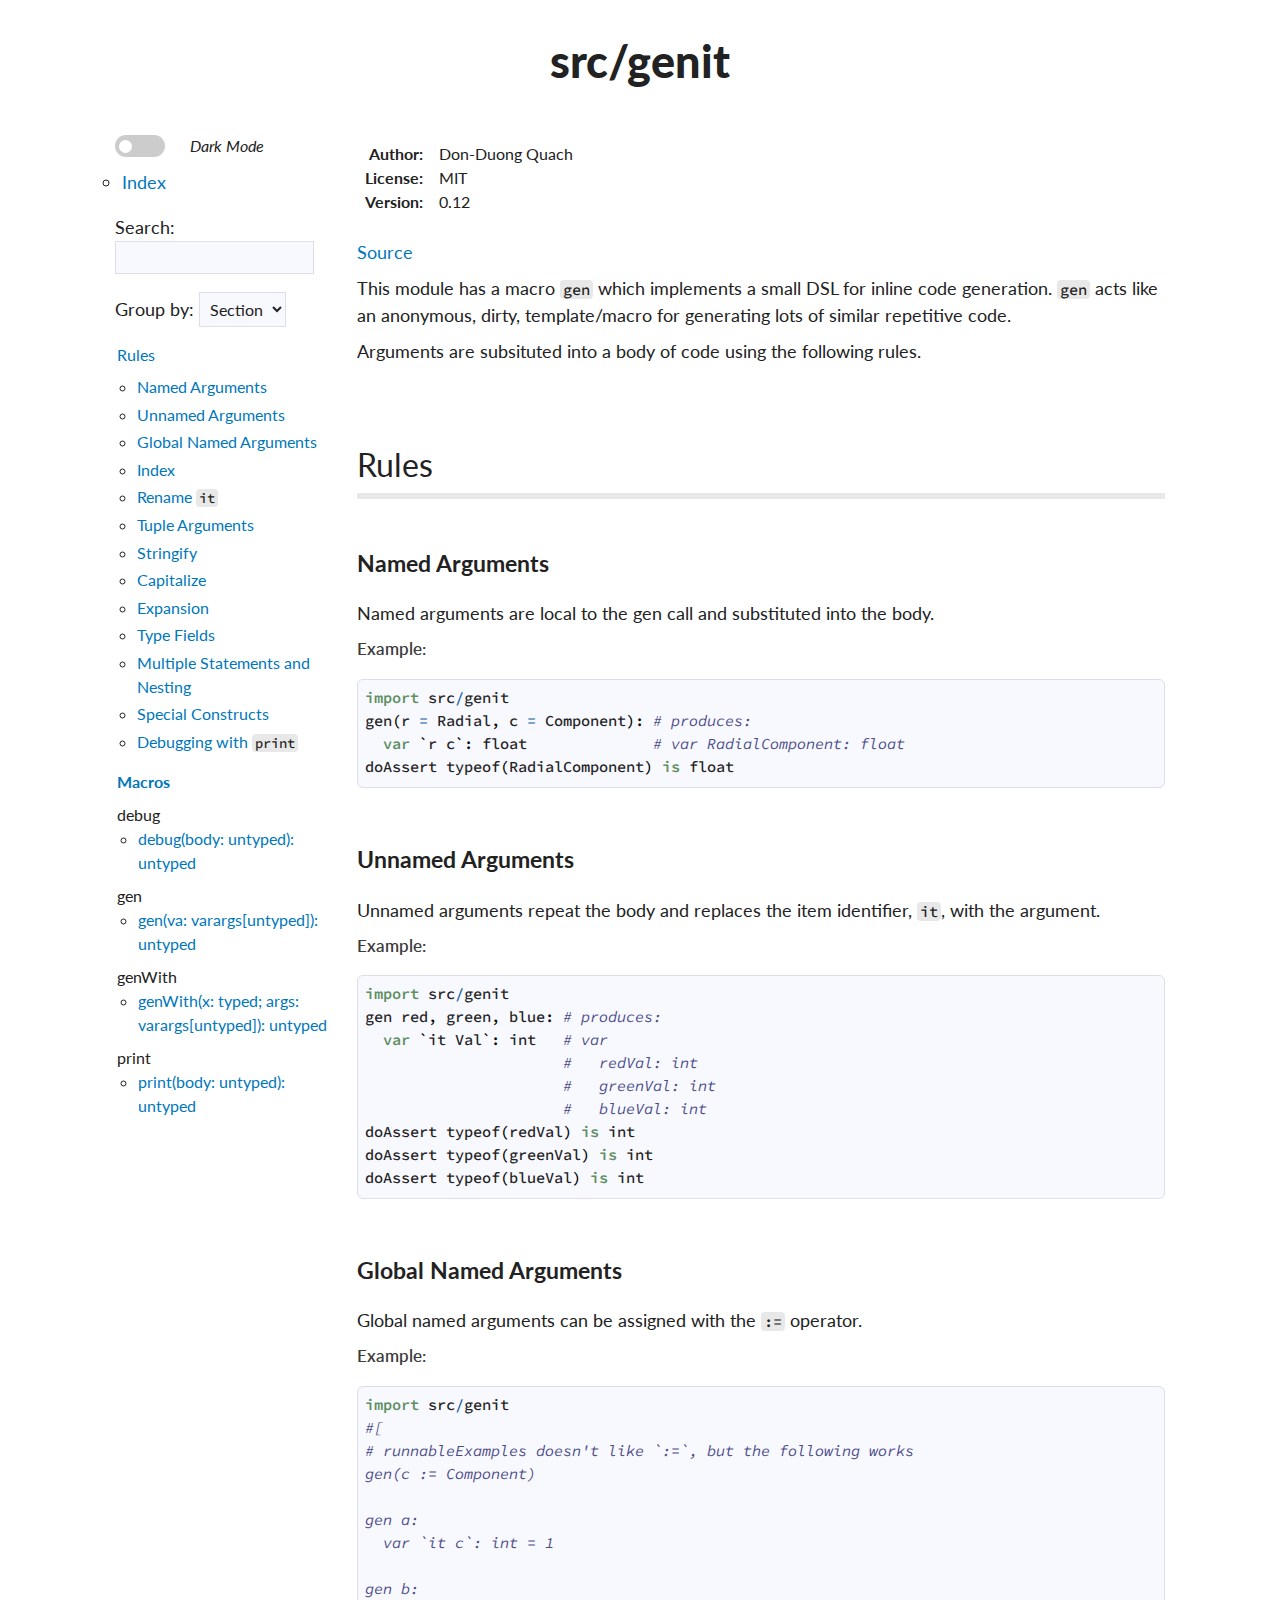
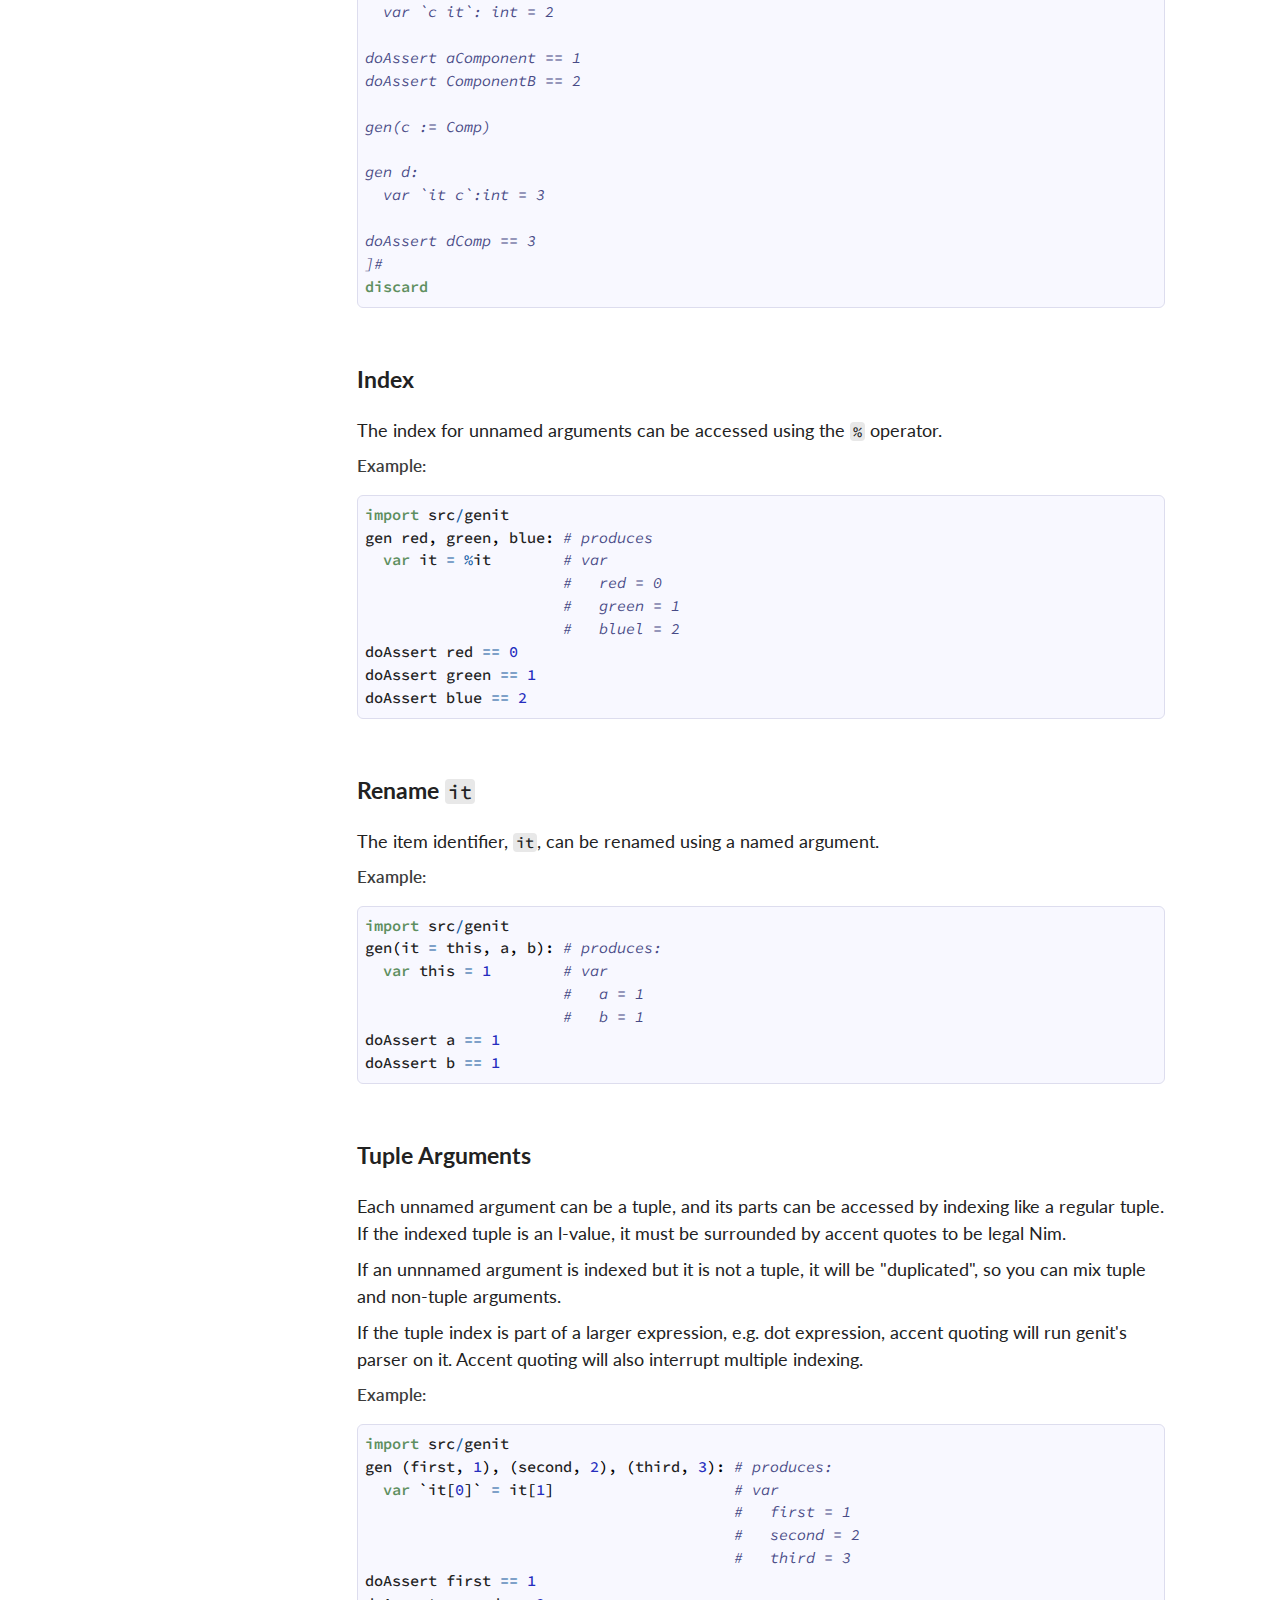
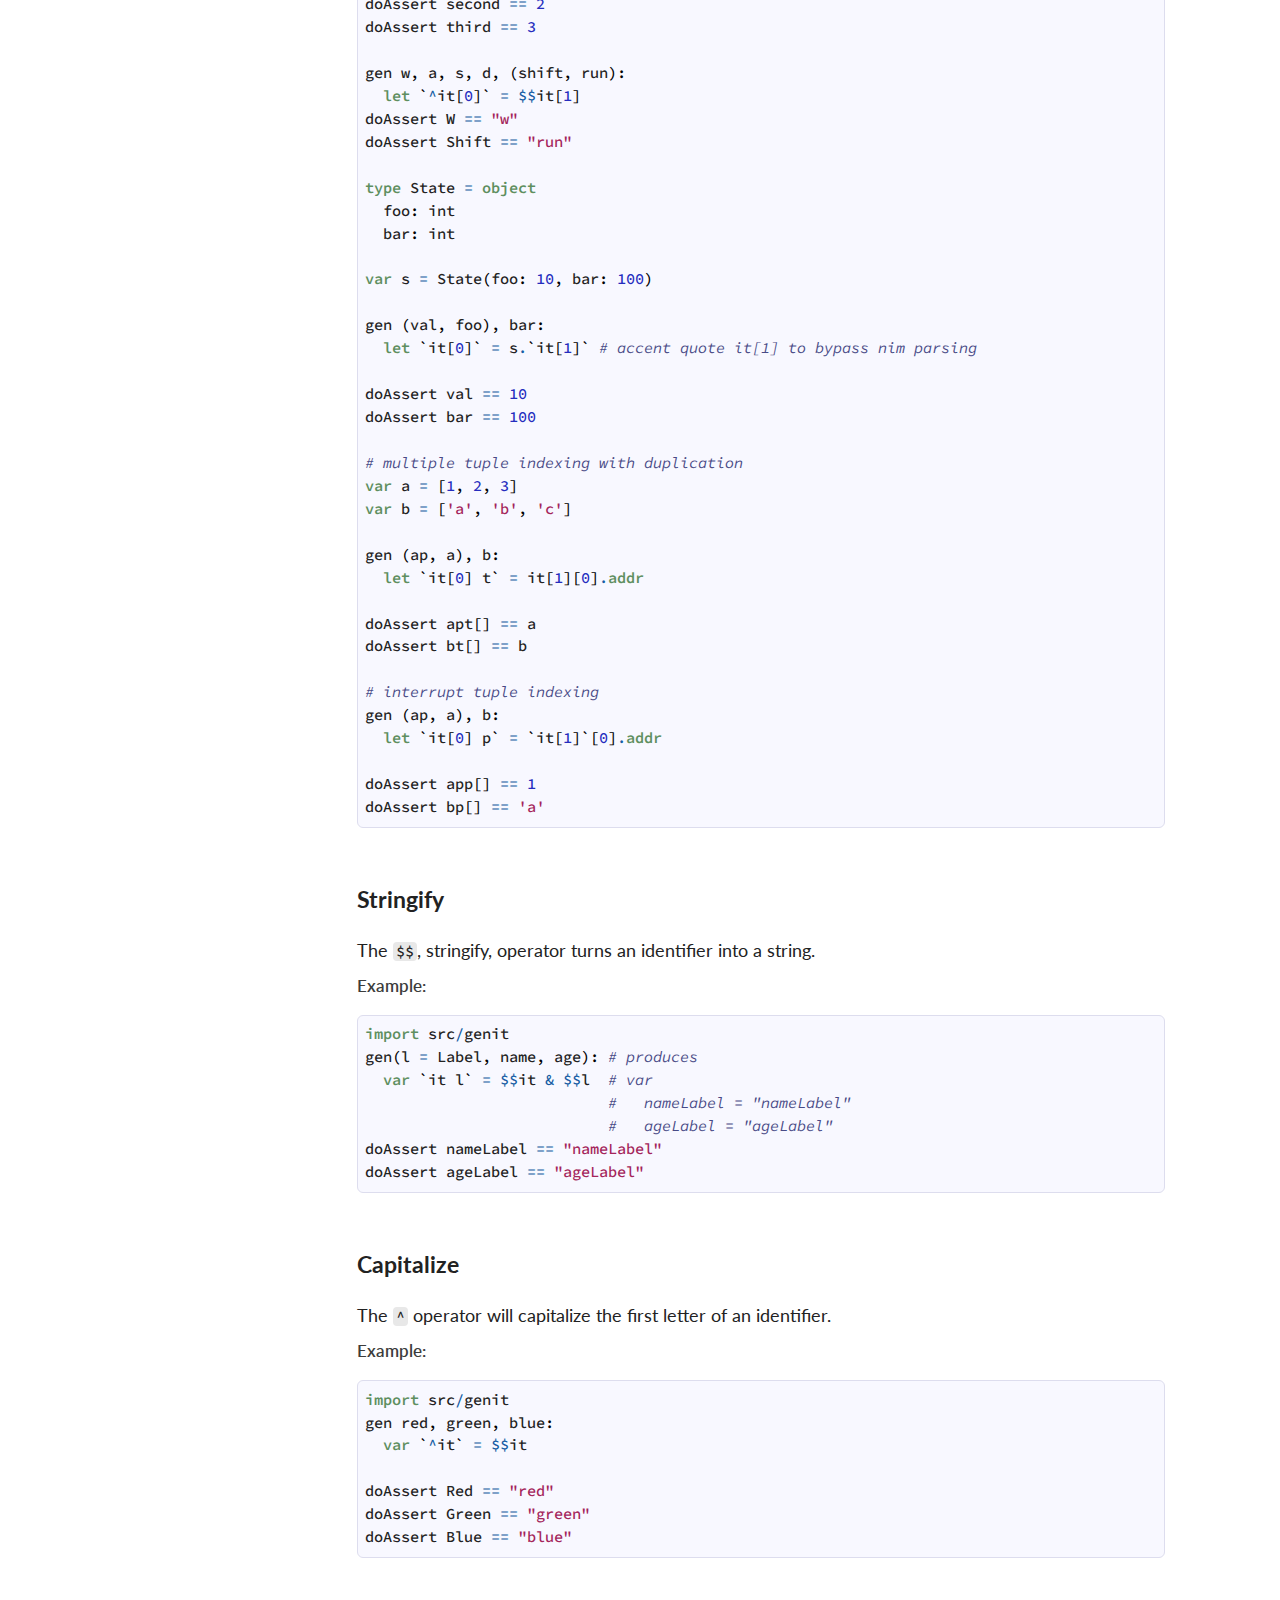
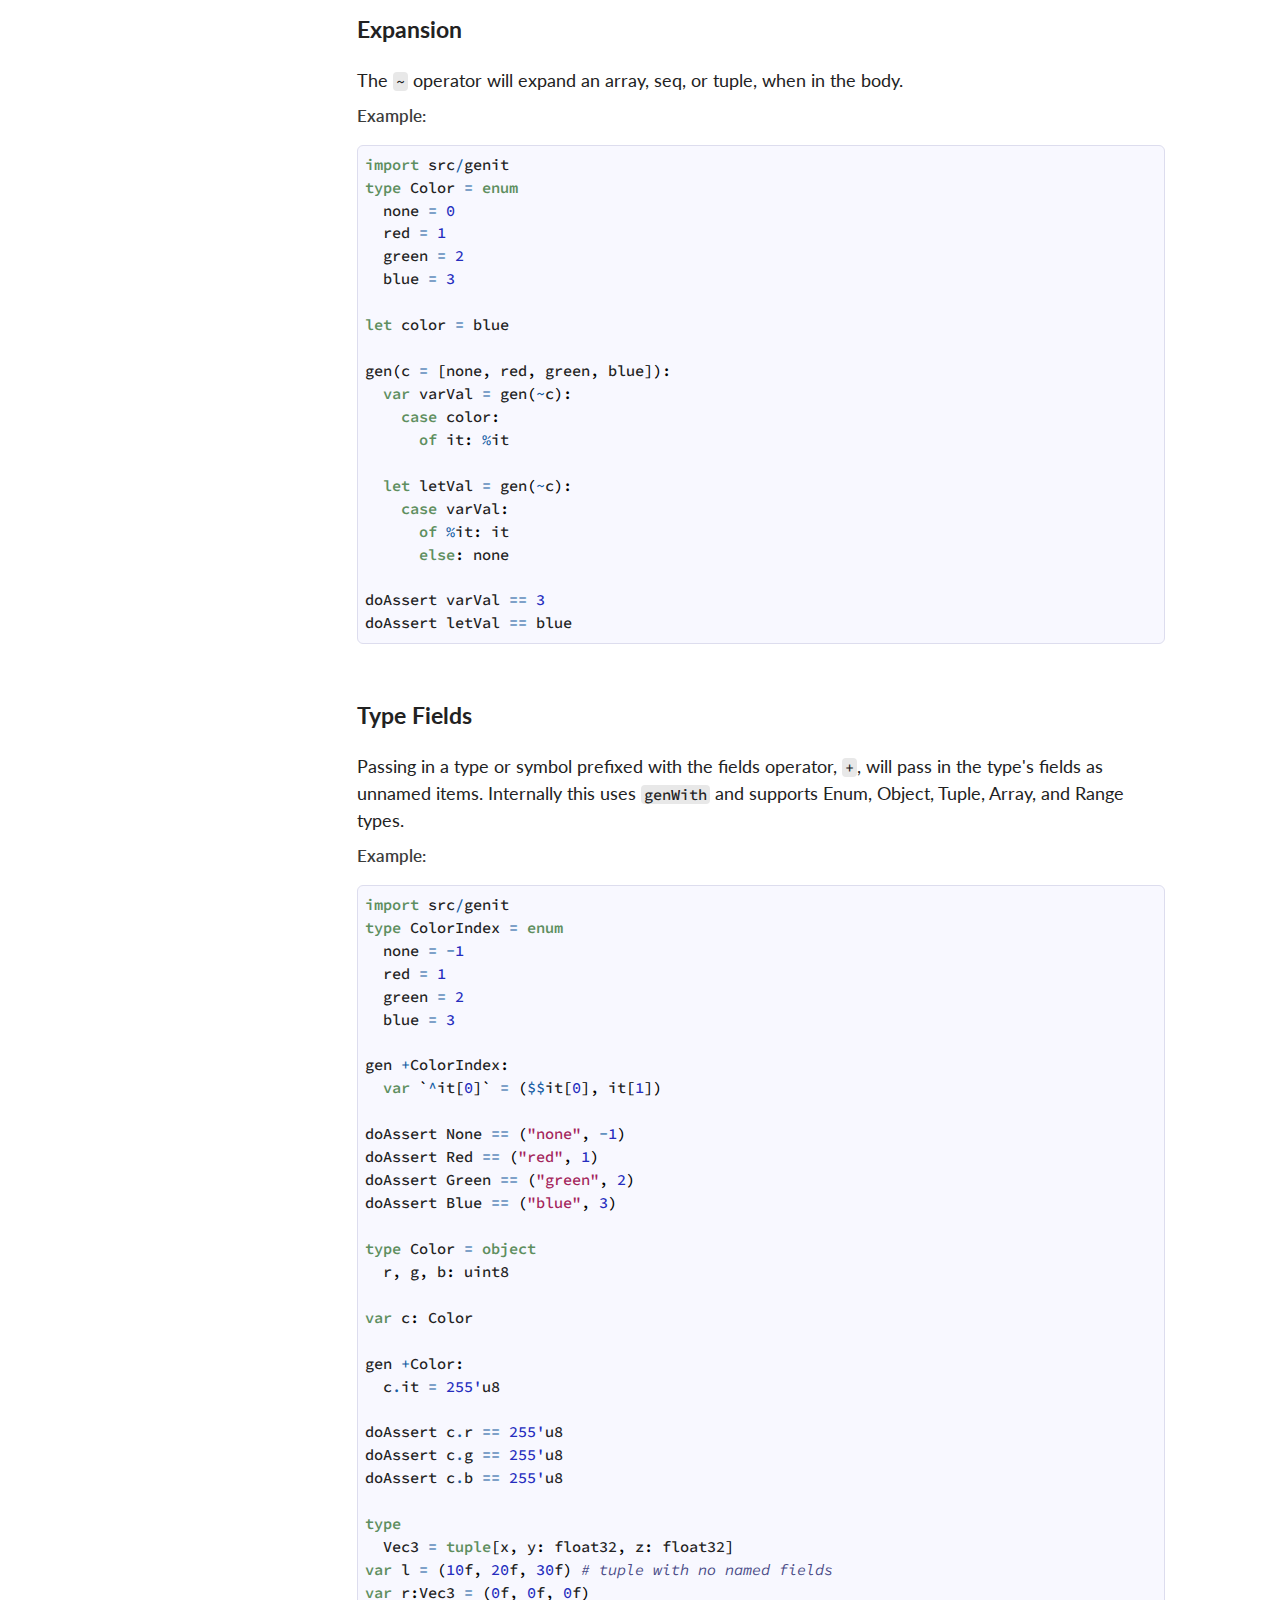
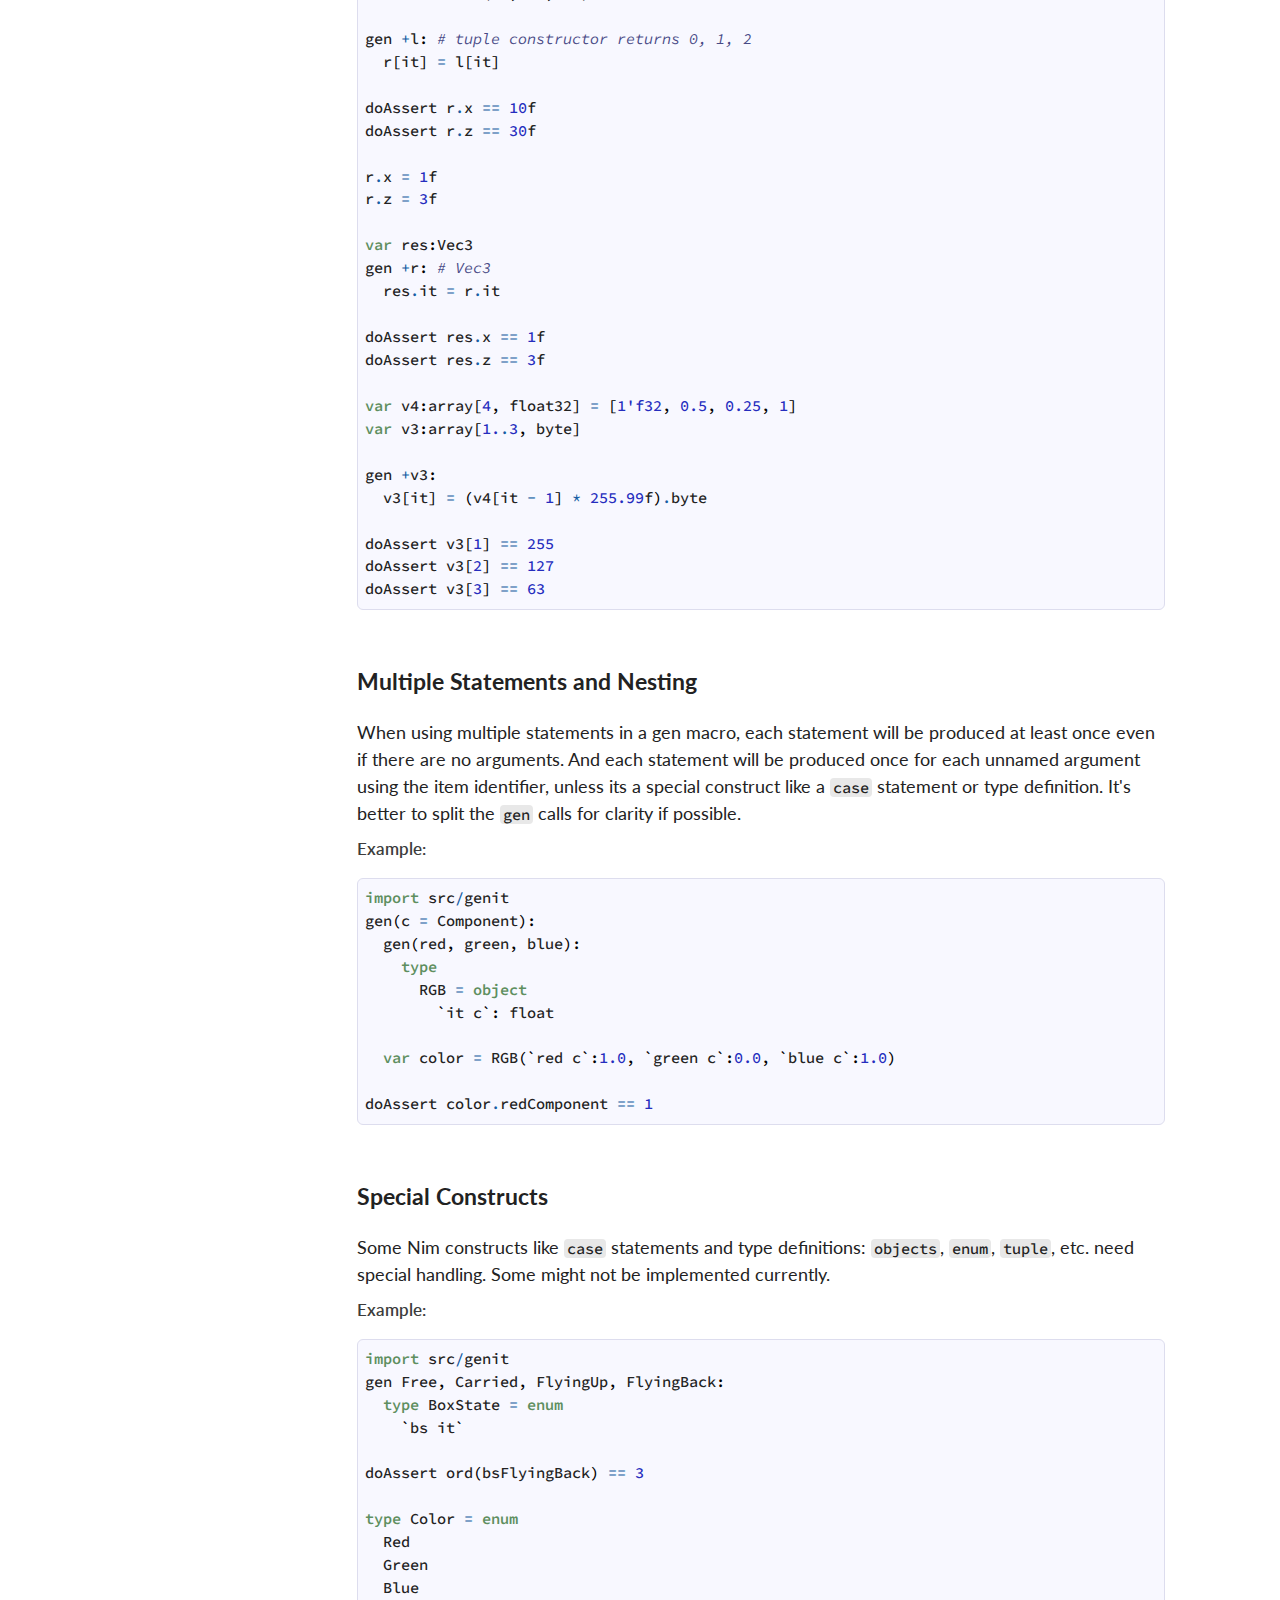
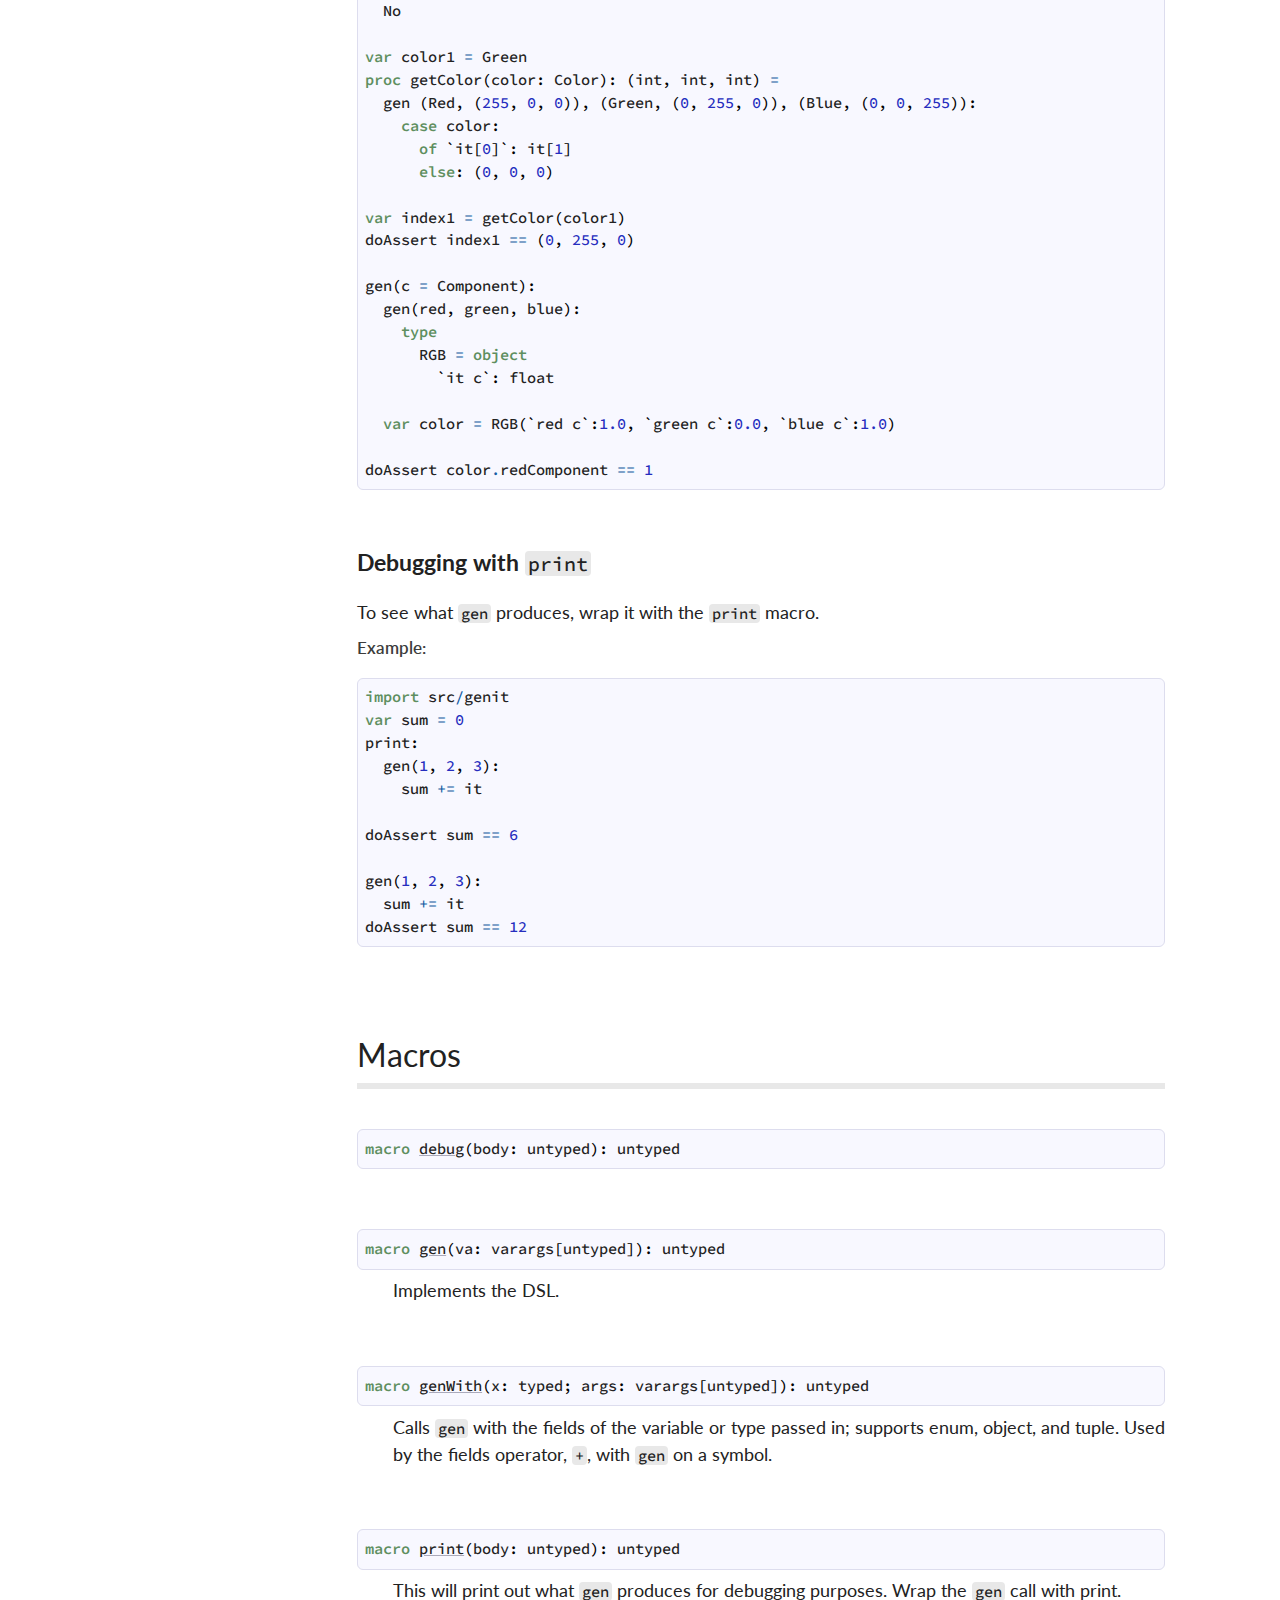
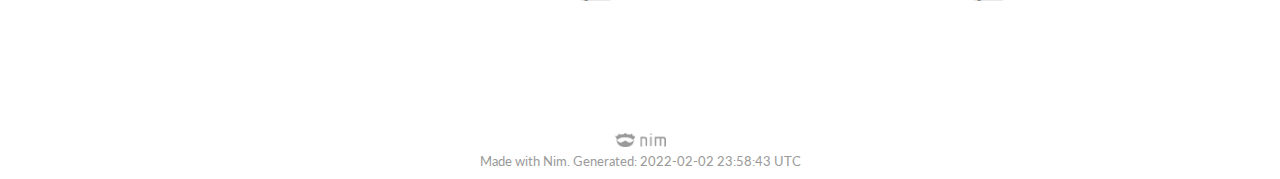
==== commit e8194154: "genit v0.12.0" ====
--- a/genit/index.html
+++ b/genit/index.html
@@ -148,7 +148,7 @@
   
   <p class="module-desc"><table class="docinfo" frame="void" rules="none"><col class="docinfo-name" /><col class="docinfo-content" /><tbody valign="top"><tr><th class="docinfo-name">Author:</th><td>Don-Duong Quach</td></tr>
 <tr><th class="docinfo-name">License:</th><td>MIT</td></tr>
-<tr><th class="docinfo-name">Version:</th><td>0.11.3</td></tr>
+<tr><th class="docinfo-name">Version:</th><td>0.12</td></tr>
 </tbody></table><p><a class="reference external" href="https://github.com/geekrelief/genit/">Source</a></p>
 <p>This module has a macro <tt class="docutils literal"><span class="pre">gen</span></tt> which implements a small DSL for inline code generation. <tt class="docutils literal"><span class="pre">gen</span></tt> acts like an anonymous, dirty, template/macro for generating lots of similar repetitive code.</p>
 <p>Arguments are subsituted into a body of code using the following rules.</p>
@@ -312,7 +312,7 @@
 
 <span class="Identifier">doAssert</span> <span class="Identifier">varVal</span> <span class="Operator">==</span> <span class="DecNumber">3</span>
 <span class="Identifier">doAssert</span> <span class="Identifier">letVal</span> <span class="Operator">==</span> <span class="Identifier">blue</span></pre>
-<h2><a class="toc-backref" id="rules-type-fields" href="#rules-type-fields">Type Fields</a></h2><p>Passing in a type or symbol prefixed with the fields operator, <tt class="docutils literal"><span class="pre">+</span></tt>, will pass in the type's fields as unnamed items. Internally this uses <tt class="docutils literal"><span class="pre">genWith</span></tt> and only supports Enum, Object, and Tuple types.</p>
+<h2><a class="toc-backref" id="rules-type-fields" href="#rules-type-fields">Type Fields</a></h2><p>Passing in a type or symbol prefixed with the fields operator, <tt class="docutils literal"><span class="pre">+</span></tt>, will pass in the type's fields as unnamed items. Internally this uses <tt class="docutils literal"><span class="pre">genWith</span></tt> and supports Enum, Object, Tuple, Array, and Range types.</p>
 
 <p><strong class="examples_text">Example:</strong></p>
 <pre class="listing"><span class="Keyword">import</span> <span class="Identifier">src</span><span class="Operator">/</span><span class="Identifier">genit</span>
@@ -361,7 +361,17 @@
   <span class="Identifier">res</span><span class="Operator">.</span><span class="Identifier">it</span> <span class="Operator">=</span> <span class="Identifier">r</span><span class="Operator">.</span><span class="Identifier">it</span>
 
 <span class="Identifier">doAssert</span> <span class="Identifier">res</span><span class="Operator">.</span><span class="Identifier">x</span> <span class="Operator">==</span> <span class="DecNumber">1</span><span class="Identifier">f</span>
-<span class="Identifier">doAssert</span> <span class="Identifier">res</span><span class="Operator">.</span><span class="Identifier">z</span> <span class="Operator">==</span> <span class="DecNumber">3</span><span class="Identifier">f</span></pre>
+<span class="Identifier">doAssert</span> <span class="Identifier">res</span><span class="Operator">.</span><span class="Identifier">z</span> <span class="Operator">==</span> <span class="DecNumber">3</span><span class="Identifier">f</span>
+
+<span class="Keyword">var</span> <span class="Identifier">v4</span><span class="Punctuation">:</span><span class="Identifier">array</span><span class="Punctuation">[</span><span class="DecNumber">4</span><span class="Punctuation">,</span> <span class="Identifier">float32</span><span class="Punctuation">]</span> <span class="Operator">=</span> <span class="Punctuation">[</span><span class="FloatNumber">1'f32</span><span class="Punctuation">,</span> <span class="FloatNumber">0.5</span><span class="Punctuation">,</span> <span class="FloatNumber">0.25</span><span class="Punctuation">,</span> <span class="DecNumber">1</span><span class="Punctuation">]</span>
+<span class="Keyword">var</span> <span class="Identifier">v3</span><span class="Punctuation">:</span><span class="Identifier">array</span><span class="Punctuation">[</span><span class="FloatNumber">1.</span><span class="Operator">.</span><span class="DecNumber">3</span><span class="Punctuation">,</span> <span class="Identifier">byte</span><span class="Punctuation">]</span>
+
+<span class="Identifier">gen</span> <span class="Operator">+</span><span class="Identifier">v3</span><span class="Punctuation">:</span>
+  <span class="Identifier">v3</span><span class="Punctuation">[</span><span class="Identifier">it</span><span class="Punctuation">]</span> <span class="Operator">=</span> <span class="Punctuation">(</span><span class="Identifier">v4</span><span class="Punctuation">[</span><span class="Identifier">it</span> <span class="Operator">-</span> <span class="DecNumber">1</span><span class="Punctuation">]</span> <span class="Operator">*</span> <span class="FloatNumber">255.99</span><span class="Identifier">f</span><span class="Punctuation">)</span><span class="Operator">.</span><span class="Identifier">byte</span>
+
+<span class="Identifier">doAssert</span> <span class="Identifier">v3</span><span class="Punctuation">[</span><span class="DecNumber">1</span><span class="Punctuation">]</span> <span class="Operator">==</span> <span class="DecNumber">255</span>
+<span class="Identifier">doAssert</span> <span class="Identifier">v3</span><span class="Punctuation">[</span><span class="DecNumber">2</span><span class="Punctuation">]</span> <span class="Operator">==</span> <span class="DecNumber">127</span>
+<span class="Identifier">doAssert</span> <span class="Identifier">v3</span><span class="Punctuation">[</span><span class="DecNumber">3</span><span class="Punctuation">]</span> <span class="Operator">==</span> <span class="DecNumber">63</span></pre>
 <h2><a class="toc-backref" id="rules-multiple-statements-and-nesting" href="#rules-multiple-statements-and-nesting">Multiple Statements and Nesting</a></h2><p>When using multiple statements in a gen macro, each statement will be produced at least once even if there are no arguments. And each statement will be produced once for each unnamed argument using the item identifier, unless its a special construct like a <tt class="docutils literal"><span class="pre">case</span></tt> statement or type definition. It's better to split the <tt class="docutils literal"><span class="pre">gen</span></tt> calls for clarity if possible.</p>
 
 <p><strong class="examples_text">Example:</strong></p>
@@ -485,7 +495,7 @@
       <div class="twelve-columns footer">
         <span class="nim-sprite"></span>
         <br/>
-        <small style="color: var(--hint);">Made with Nim. Generated: 2022-01-31 21:49:45 UTC</small>
+        <small style="color: var(--hint);">Made with Nim. Generated: 2022-02-02 23:58:43 UTC</small>
       </div>
     </div>
   </div>
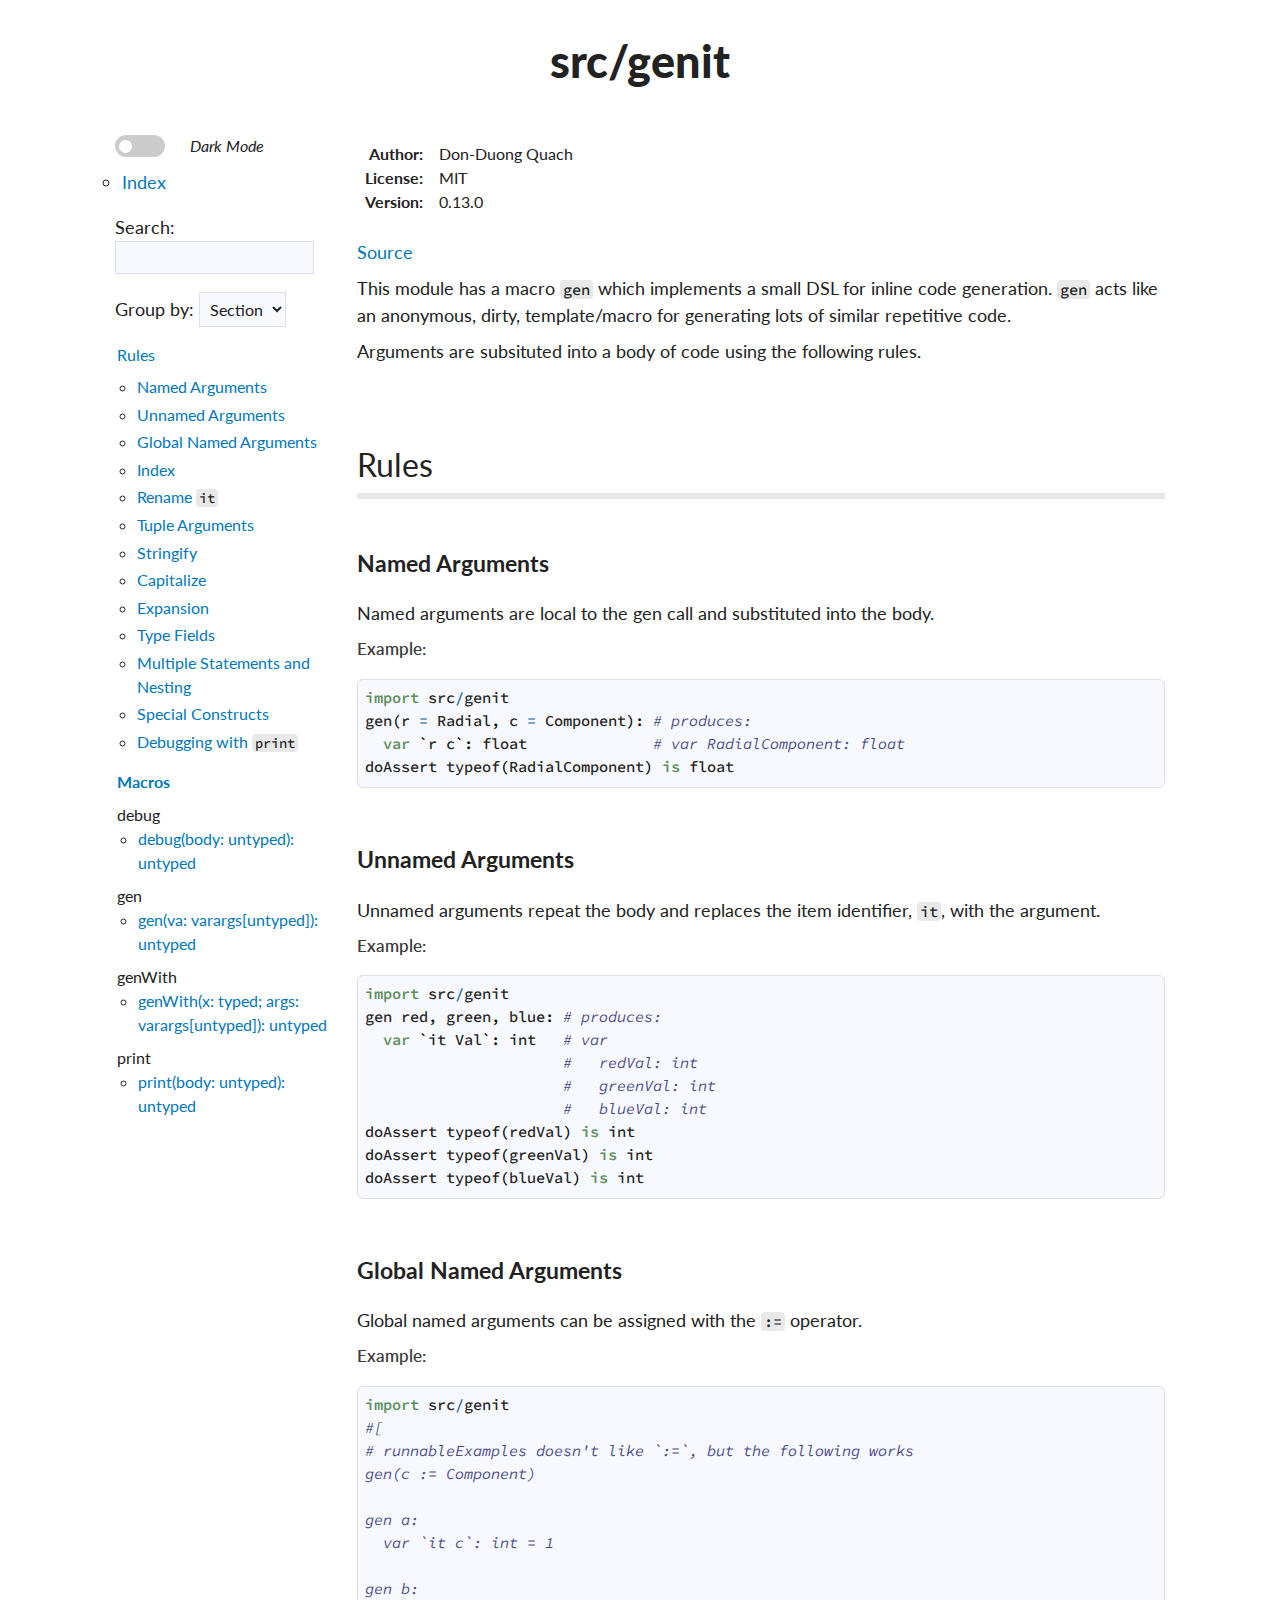
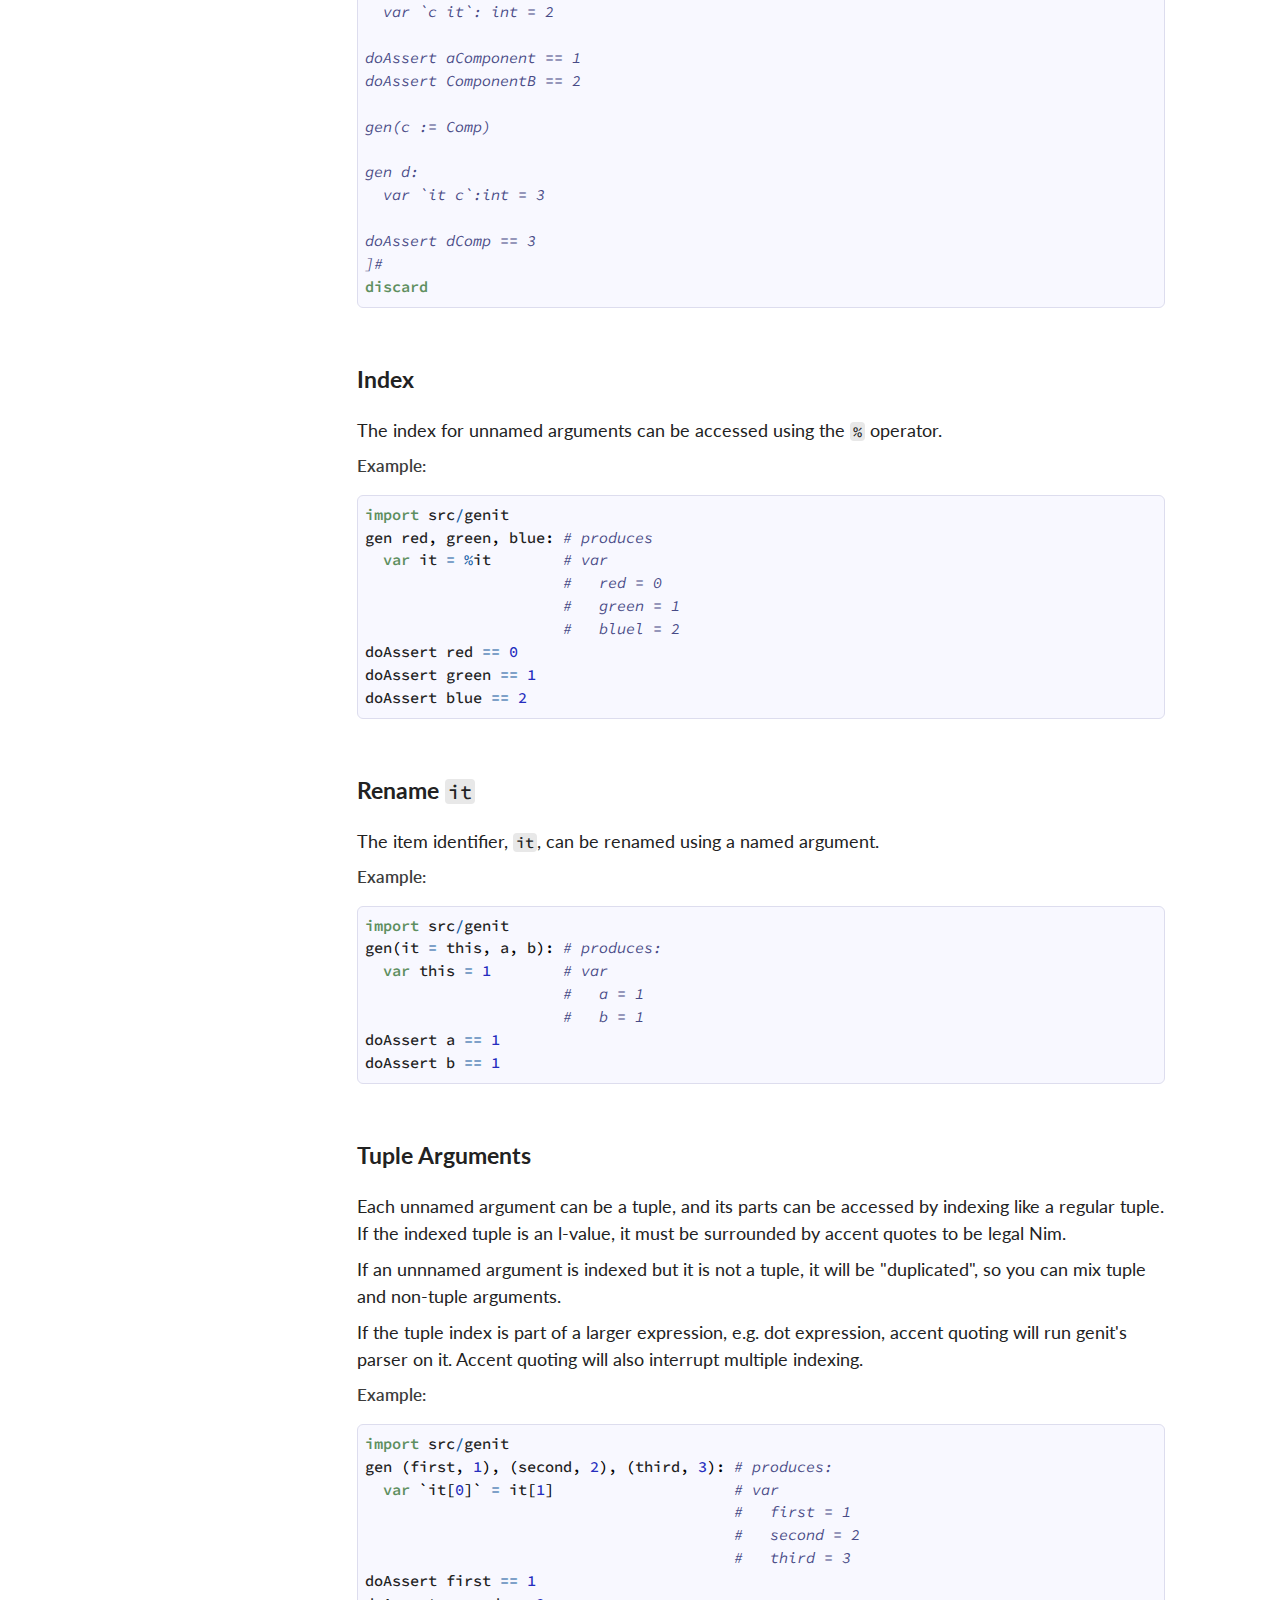
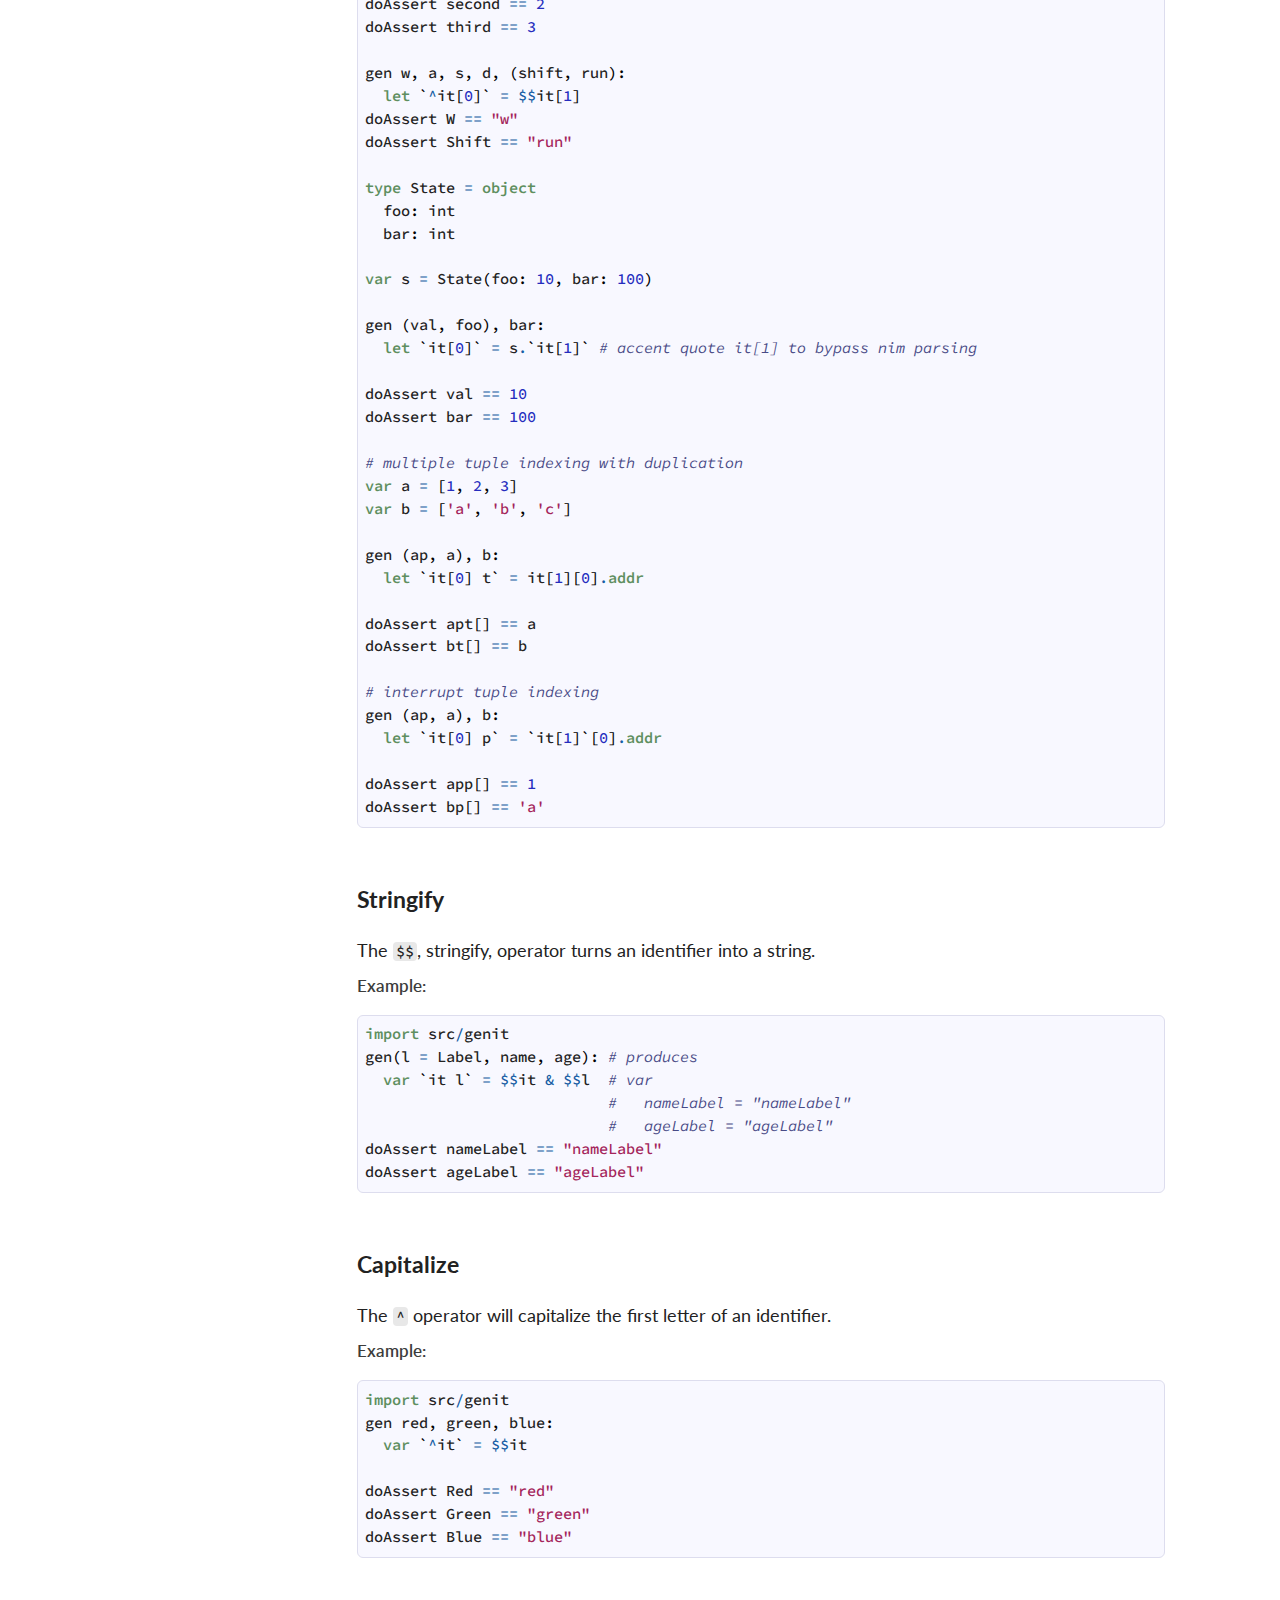
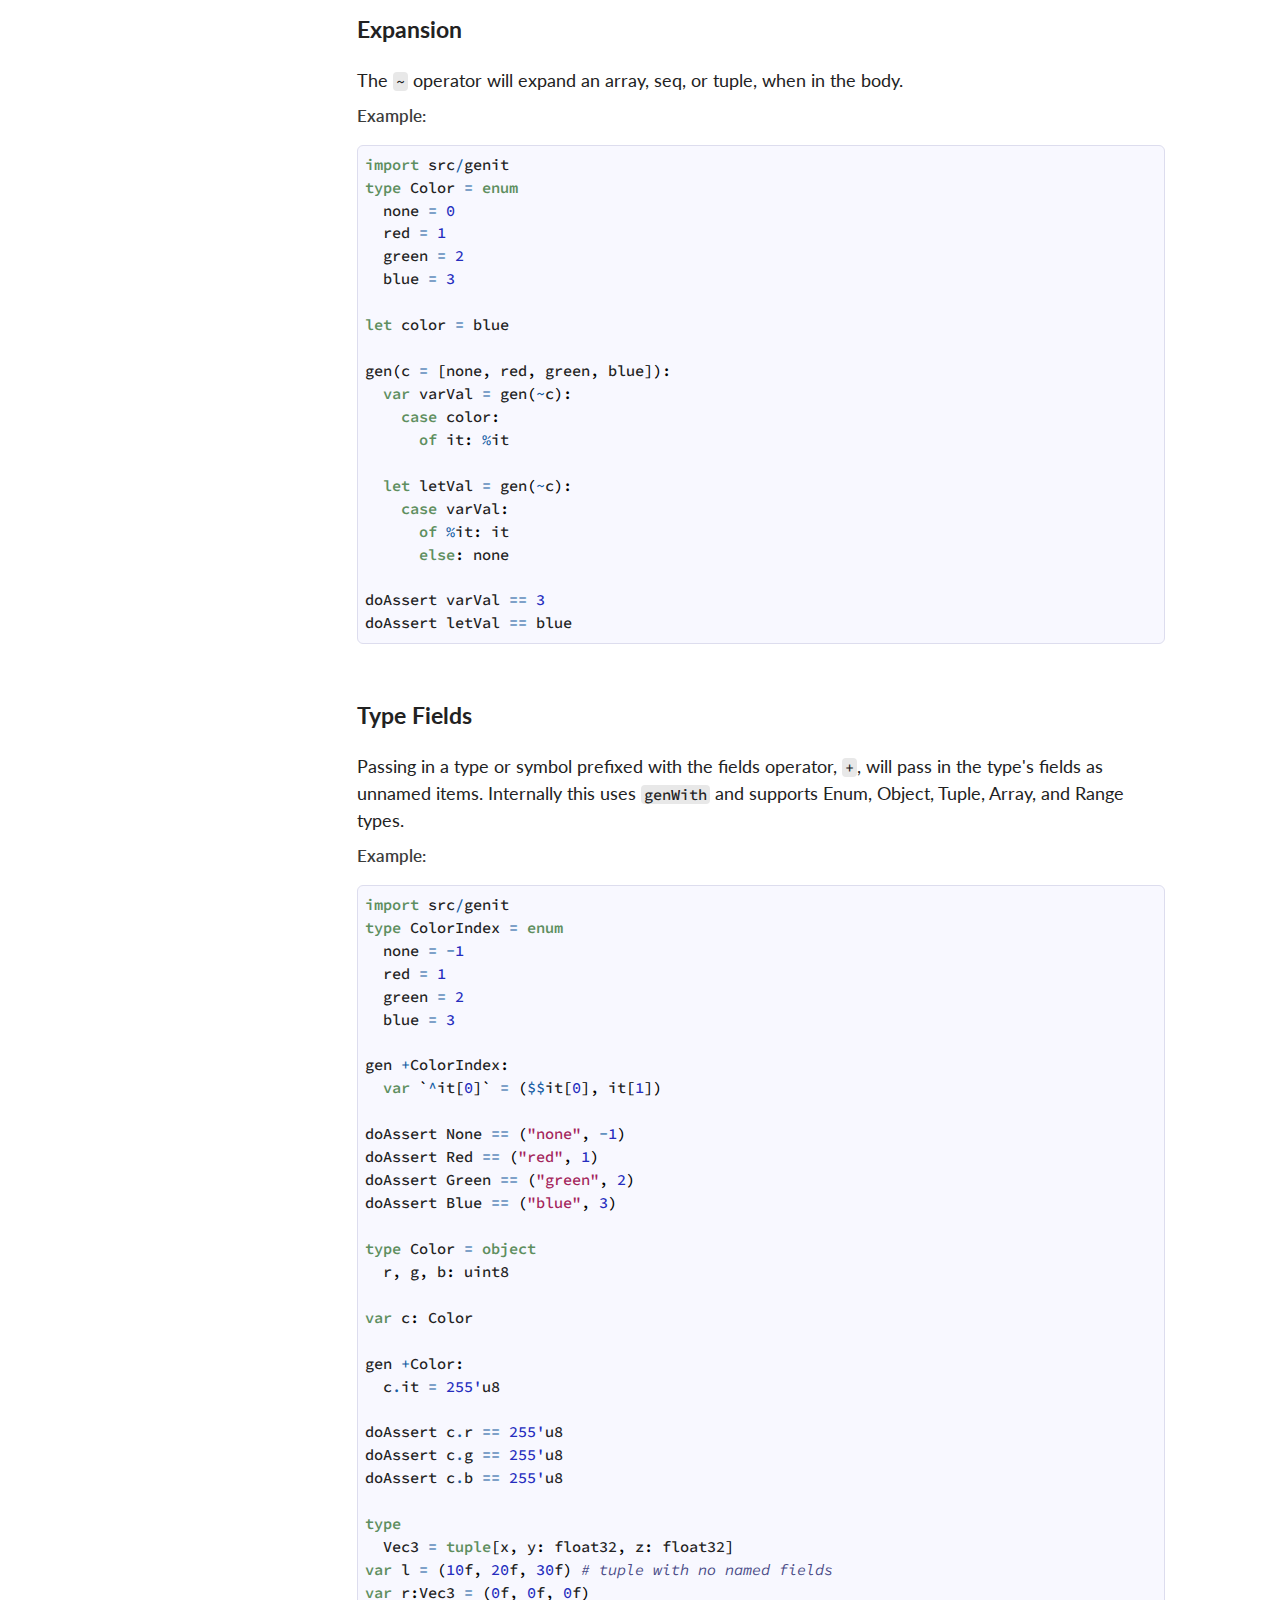
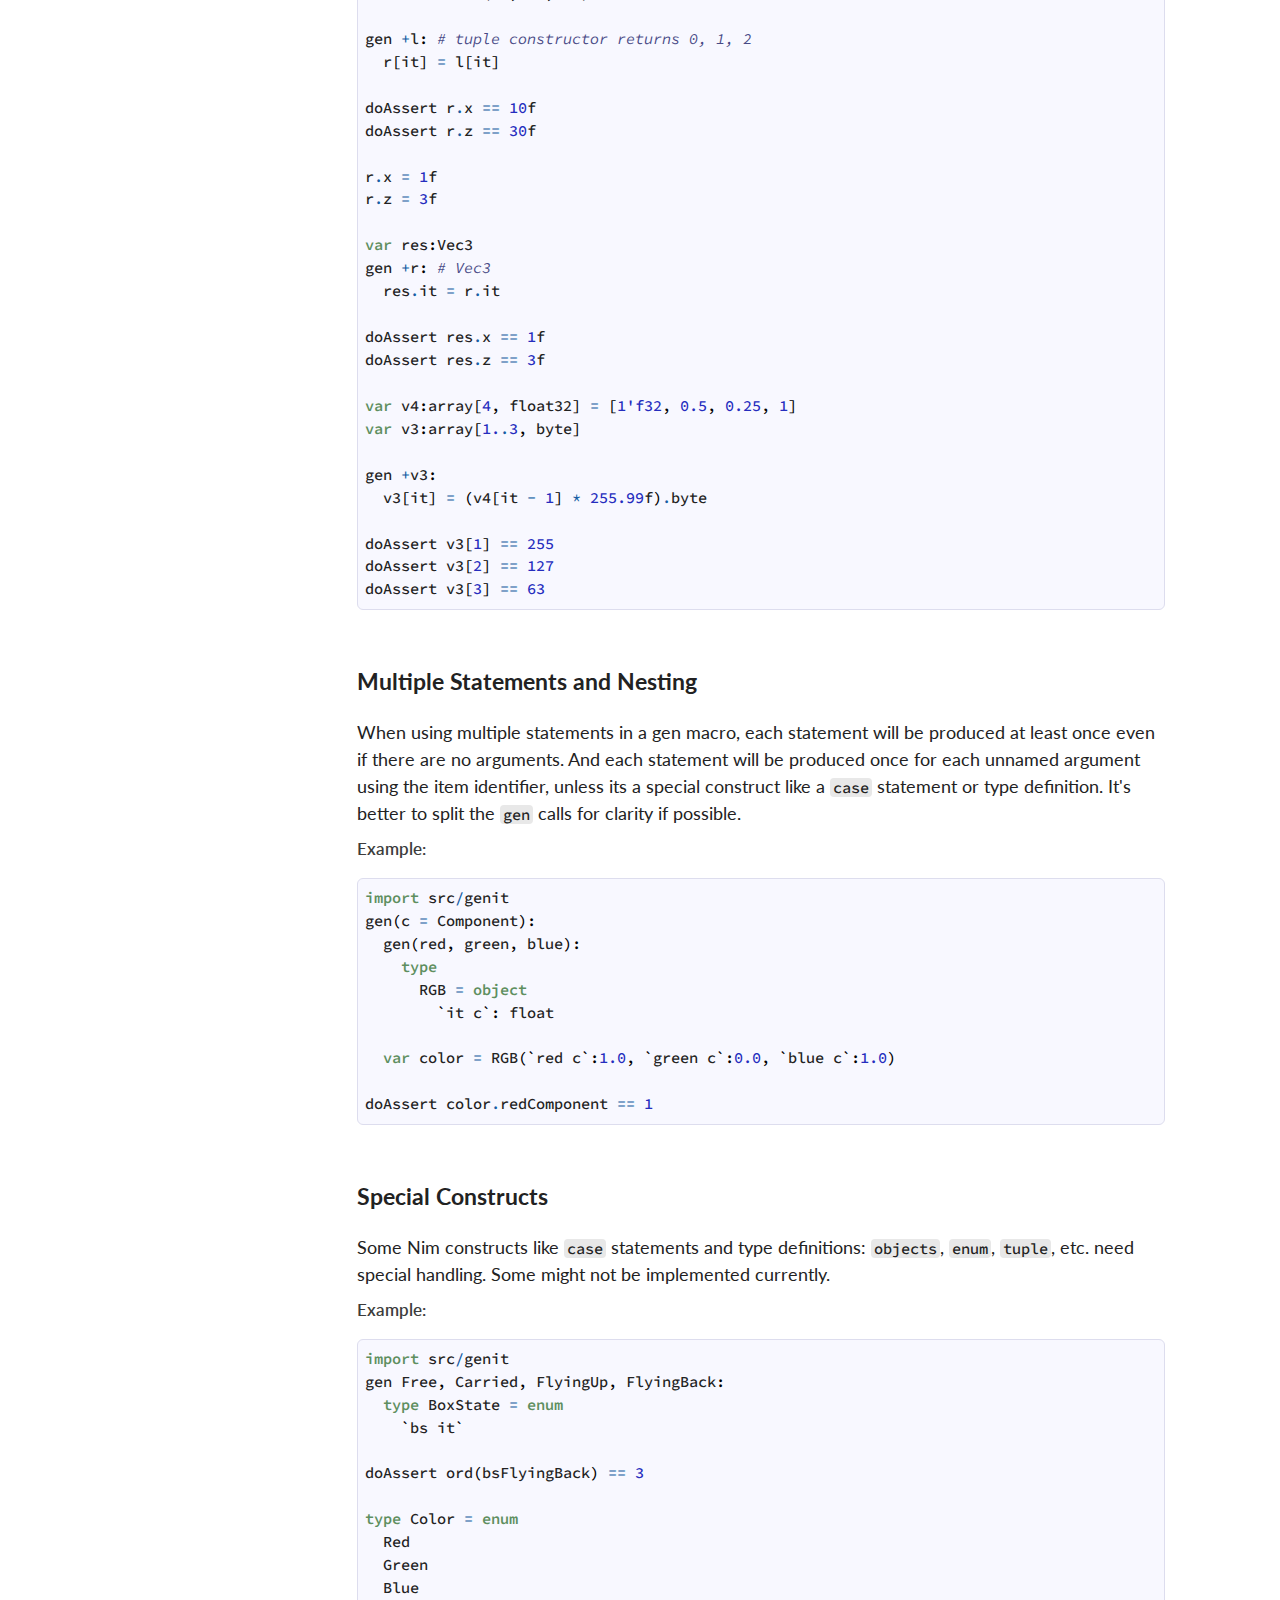
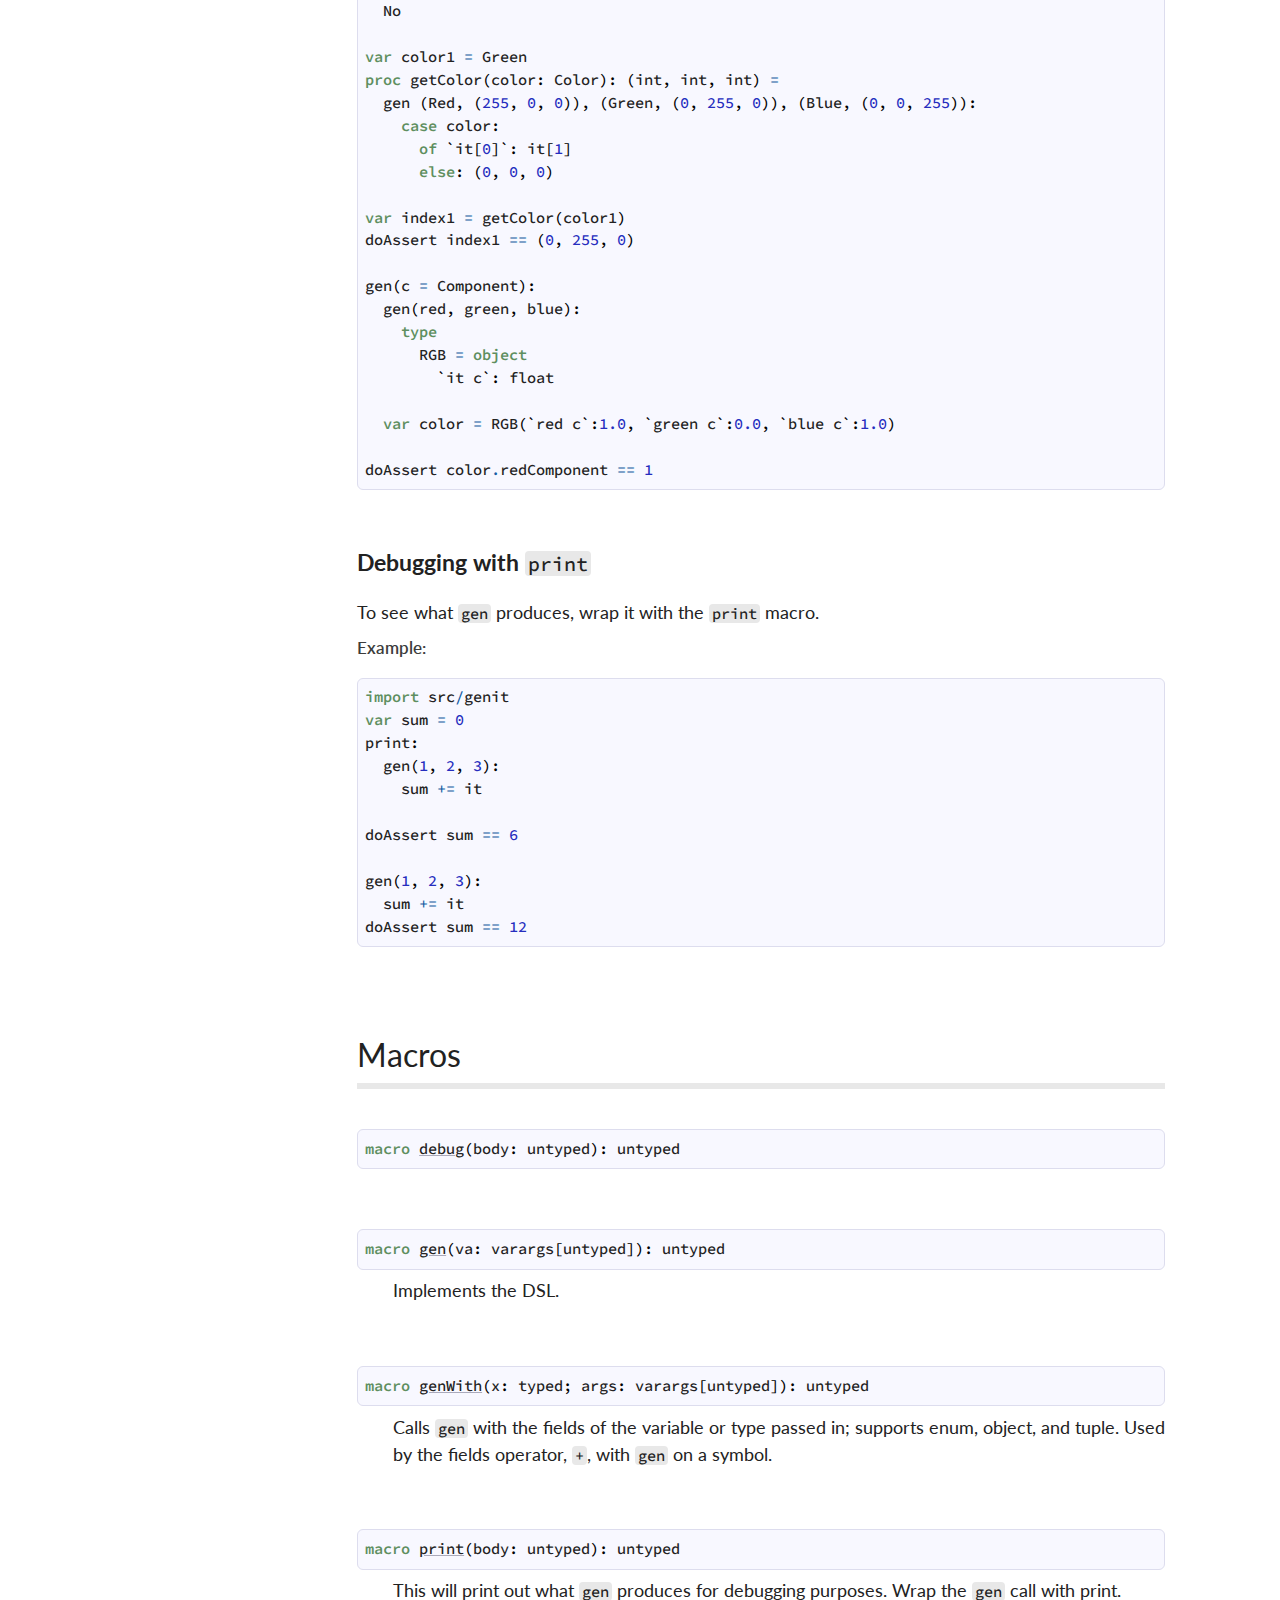
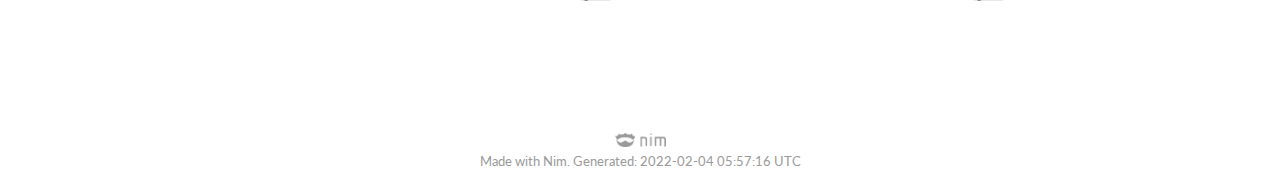
==== commit b3f29f20: "genit v0.13.0" ====
--- a/genit/index.html
+++ b/genit/index.html
@@ -148,7 +148,7 @@
   
   <p class="module-desc"><table class="docinfo" frame="void" rules="none"><col class="docinfo-name" /><col class="docinfo-content" /><tbody valign="top"><tr><th class="docinfo-name">Author:</th><td>Don-Duong Quach</td></tr>
 <tr><th class="docinfo-name">License:</th><td>MIT</td></tr>
-<tr><th class="docinfo-name">Version:</th><td>0.12</td></tr>
+<tr><th class="docinfo-name">Version:</th><td>0.13.0</td></tr>
 </tbody></table><p><a class="reference external" href="https://github.com/geekrelief/genit/">Source</a></p>
 <p>This module has a macro <tt class="docutils literal"><span class="pre">gen</span></tt> which implements a small DSL for inline code generation. <tt class="docutils literal"><span class="pre">gen</span></tt> acts like an anonymous, dirty, template/macro for generating lots of similar repetitive code.</p>
 <p>Arguments are subsituted into a body of code using the following rules.</p>
@@ -495,7 +495,7 @@
       <div class="twelve-columns footer">
         <span class="nim-sprite"></span>
         <br/>
-        <small style="color: var(--hint);">Made with Nim. Generated: 2022-02-02 23:58:43 UTC</small>
+        <small style="color: var(--hint);">Made with Nim. Generated: 2022-02-04 05:57:16 UTC</small>
       </div>
     </div>
   </div>
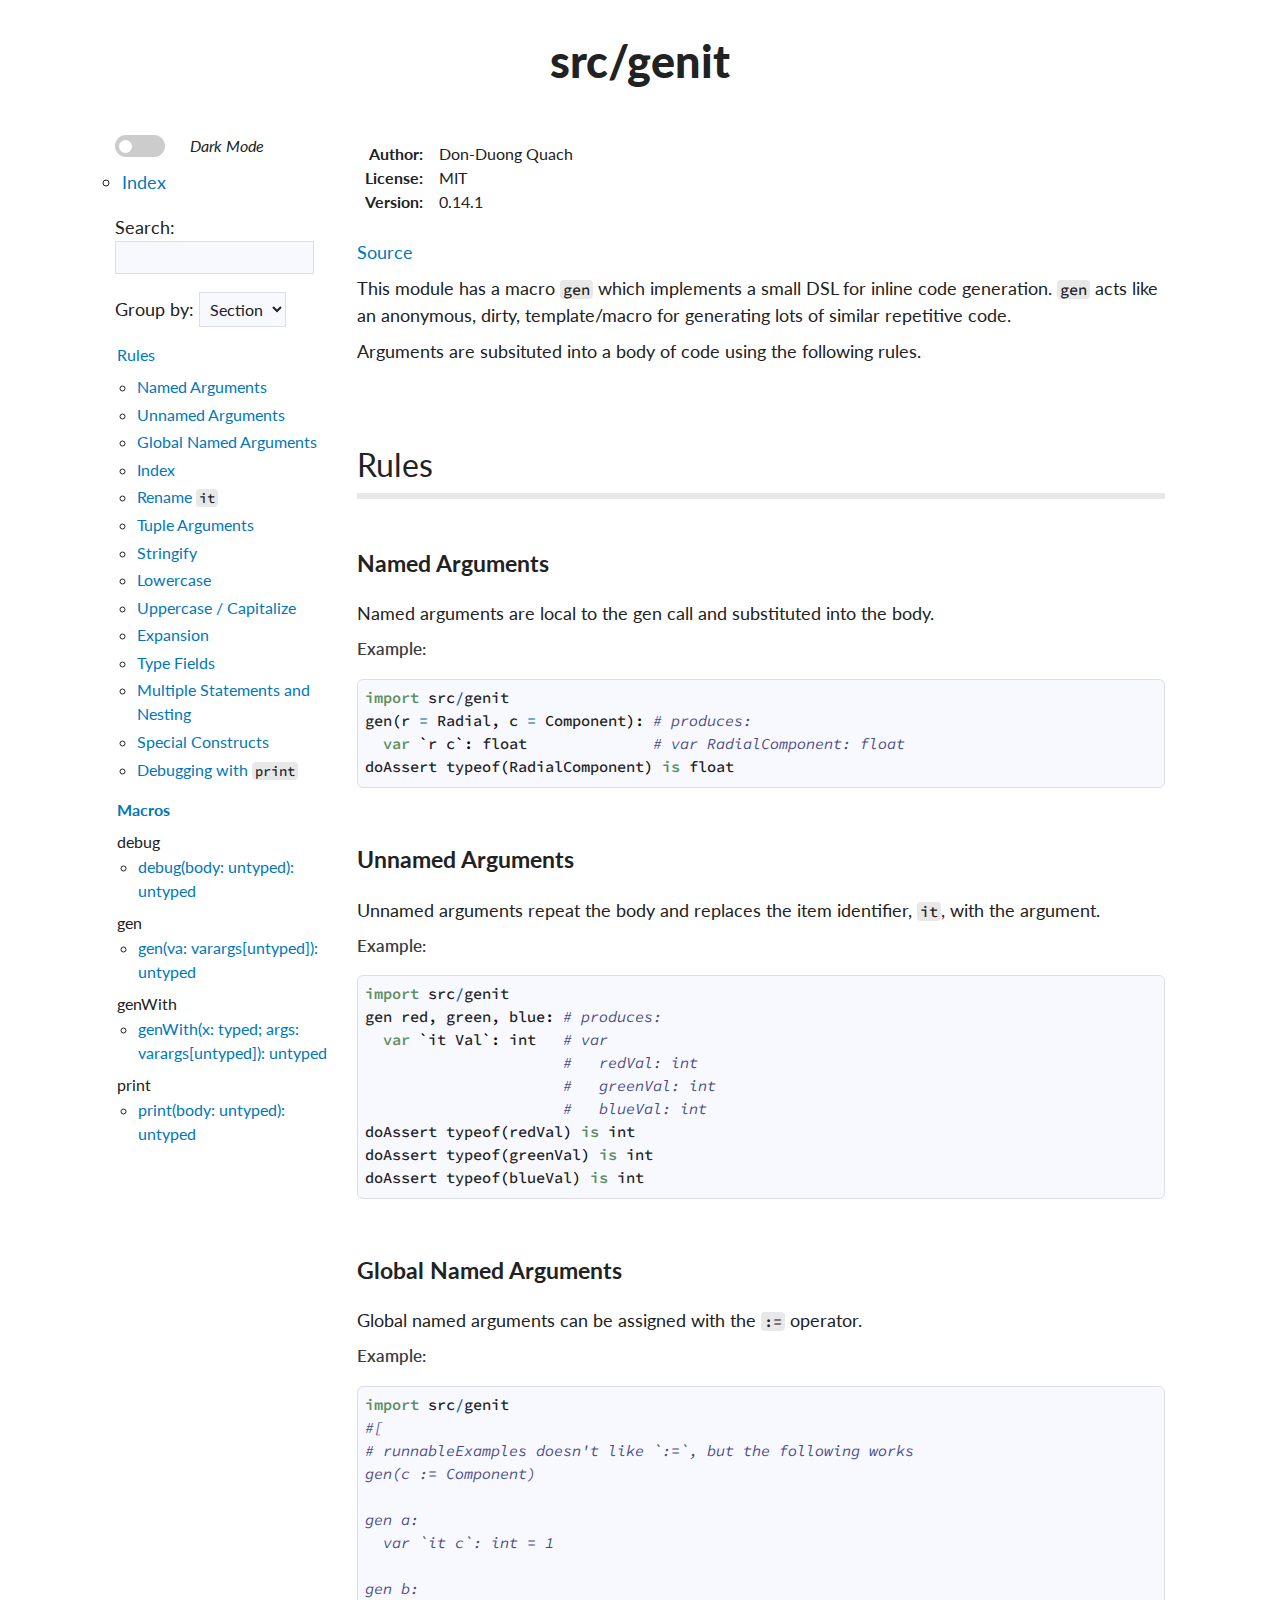
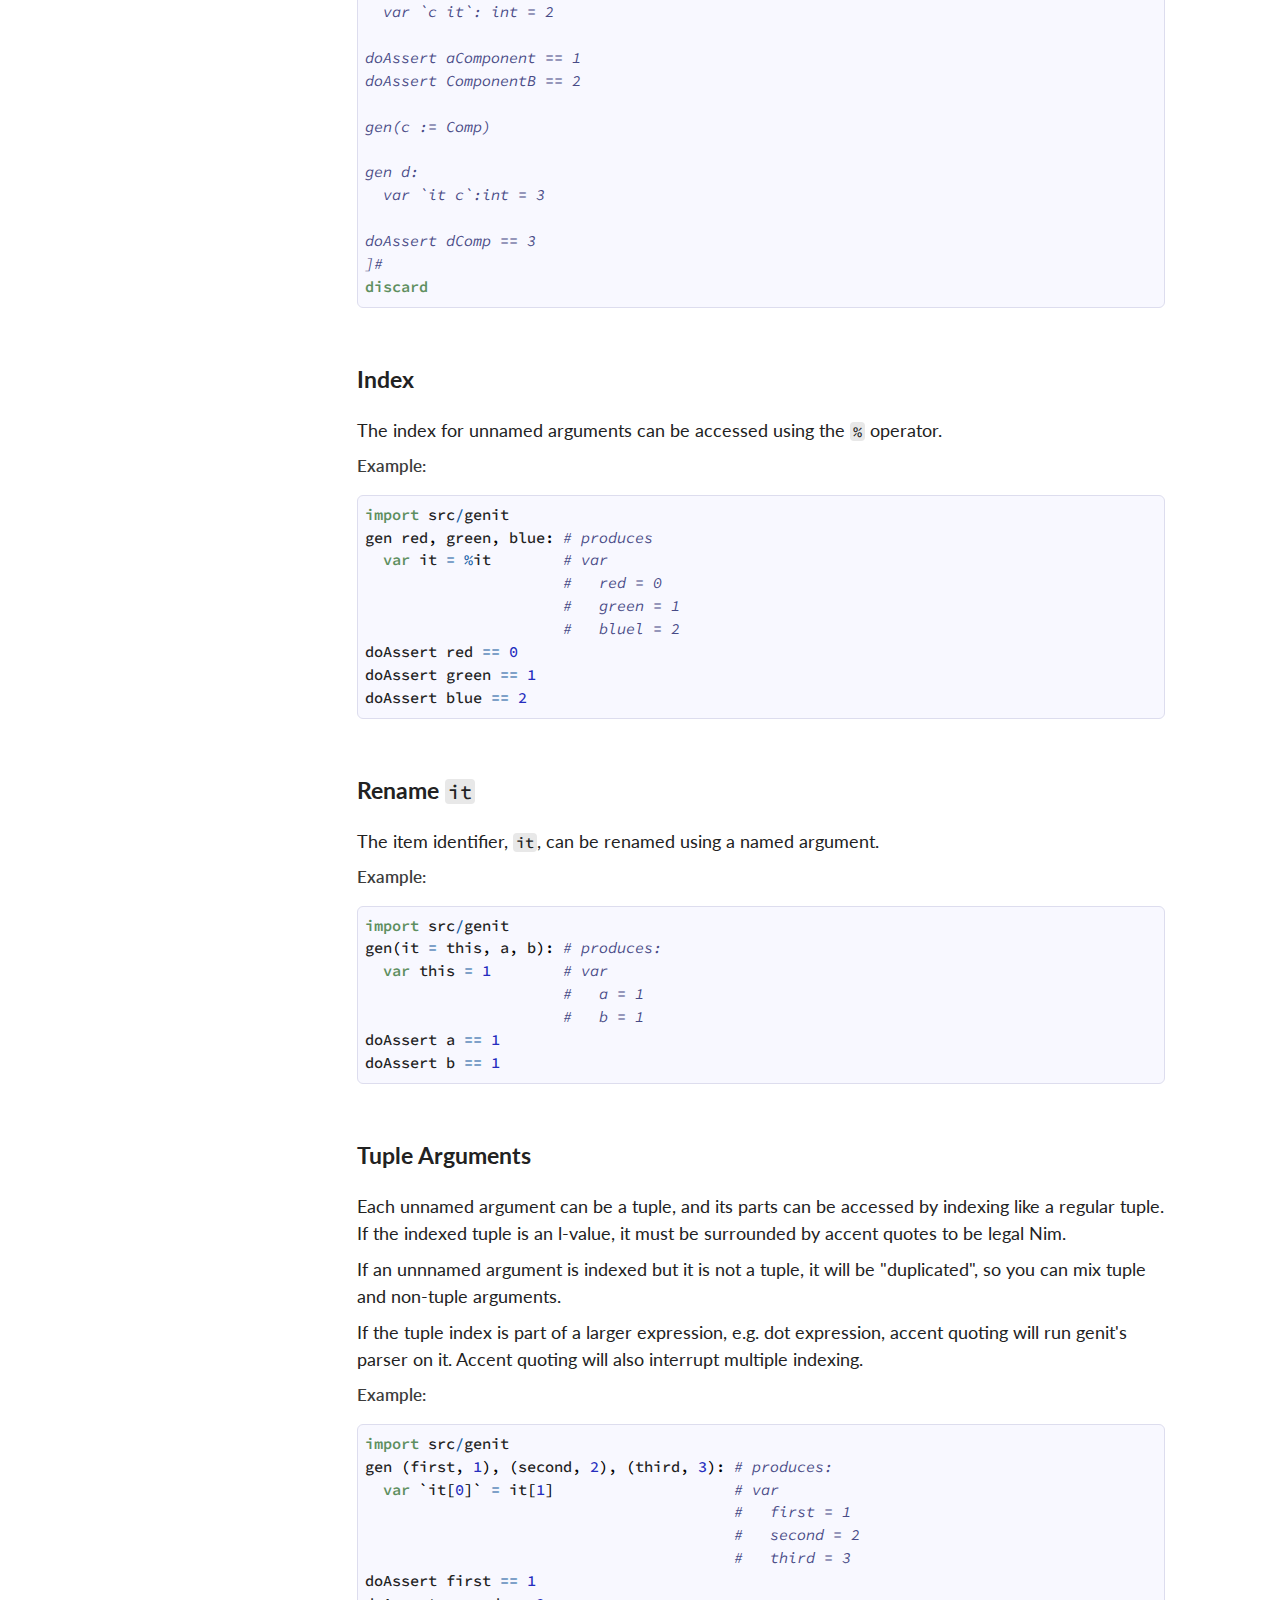
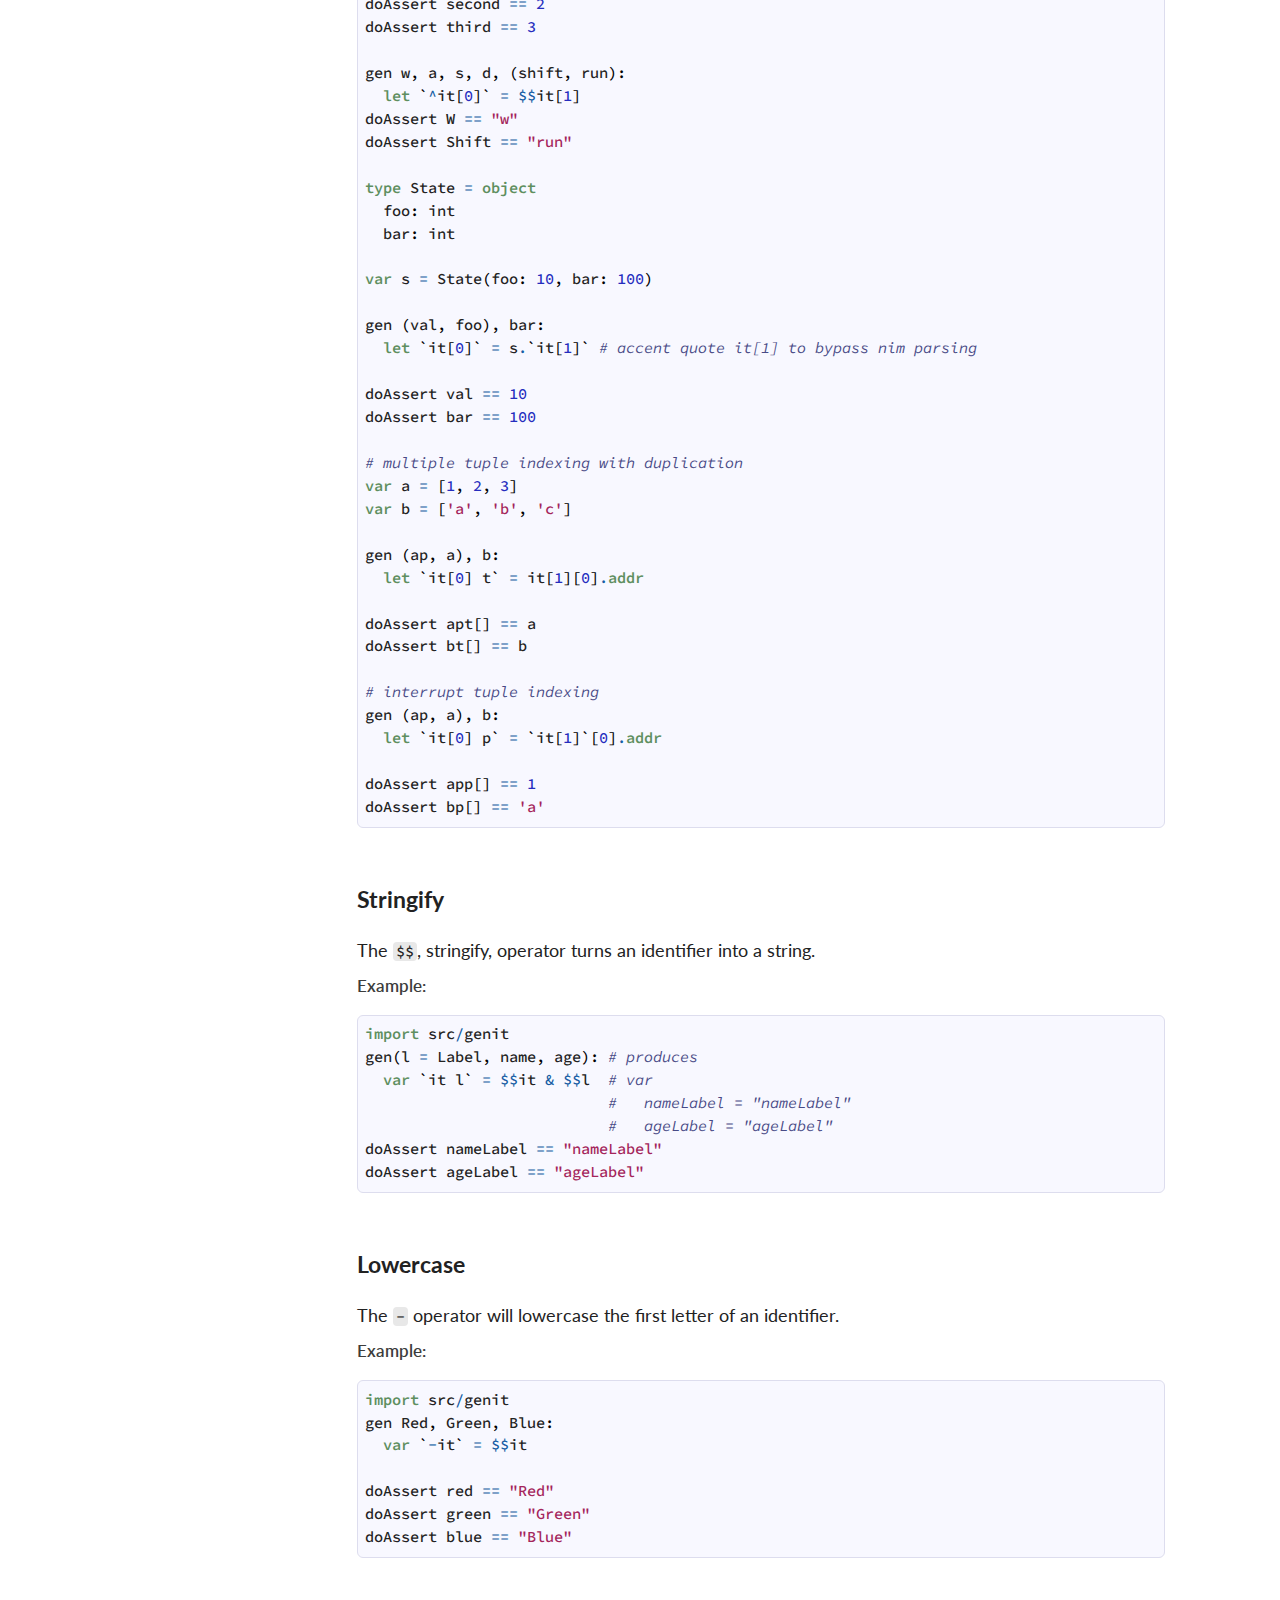
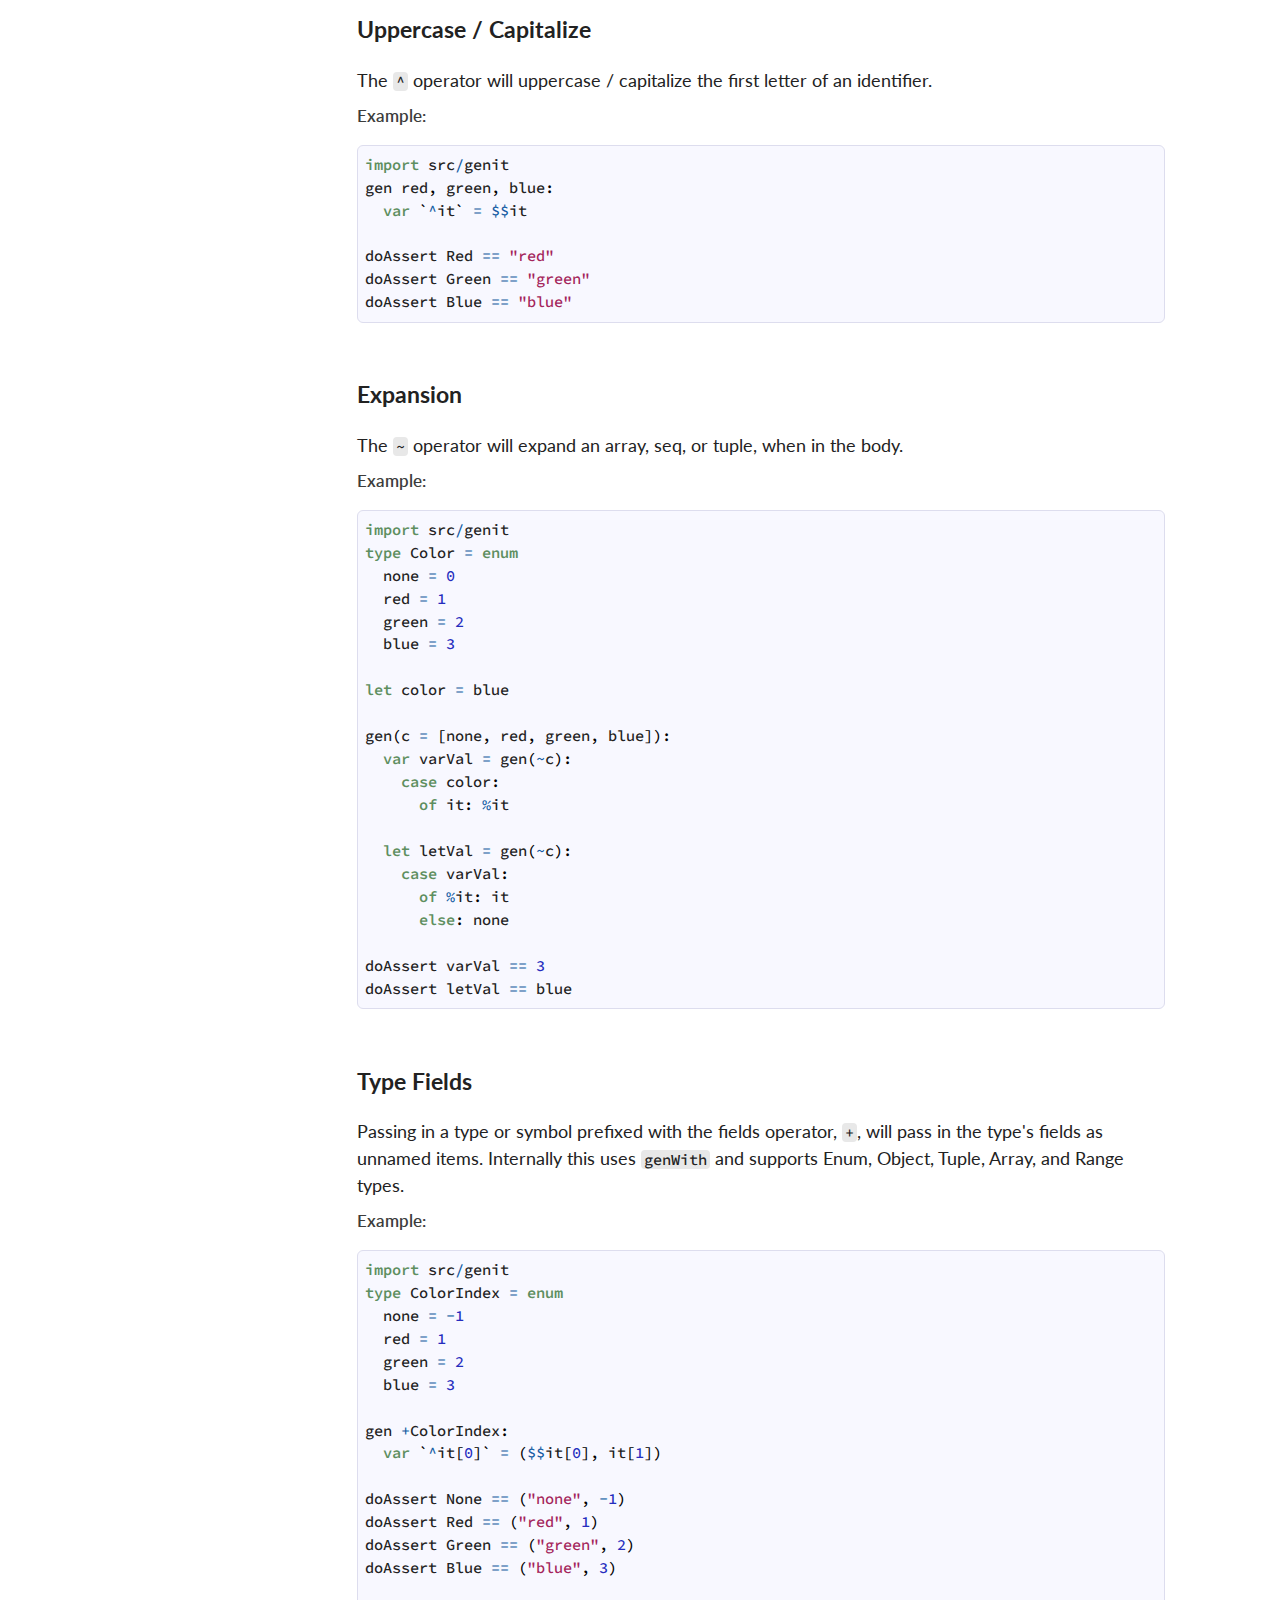
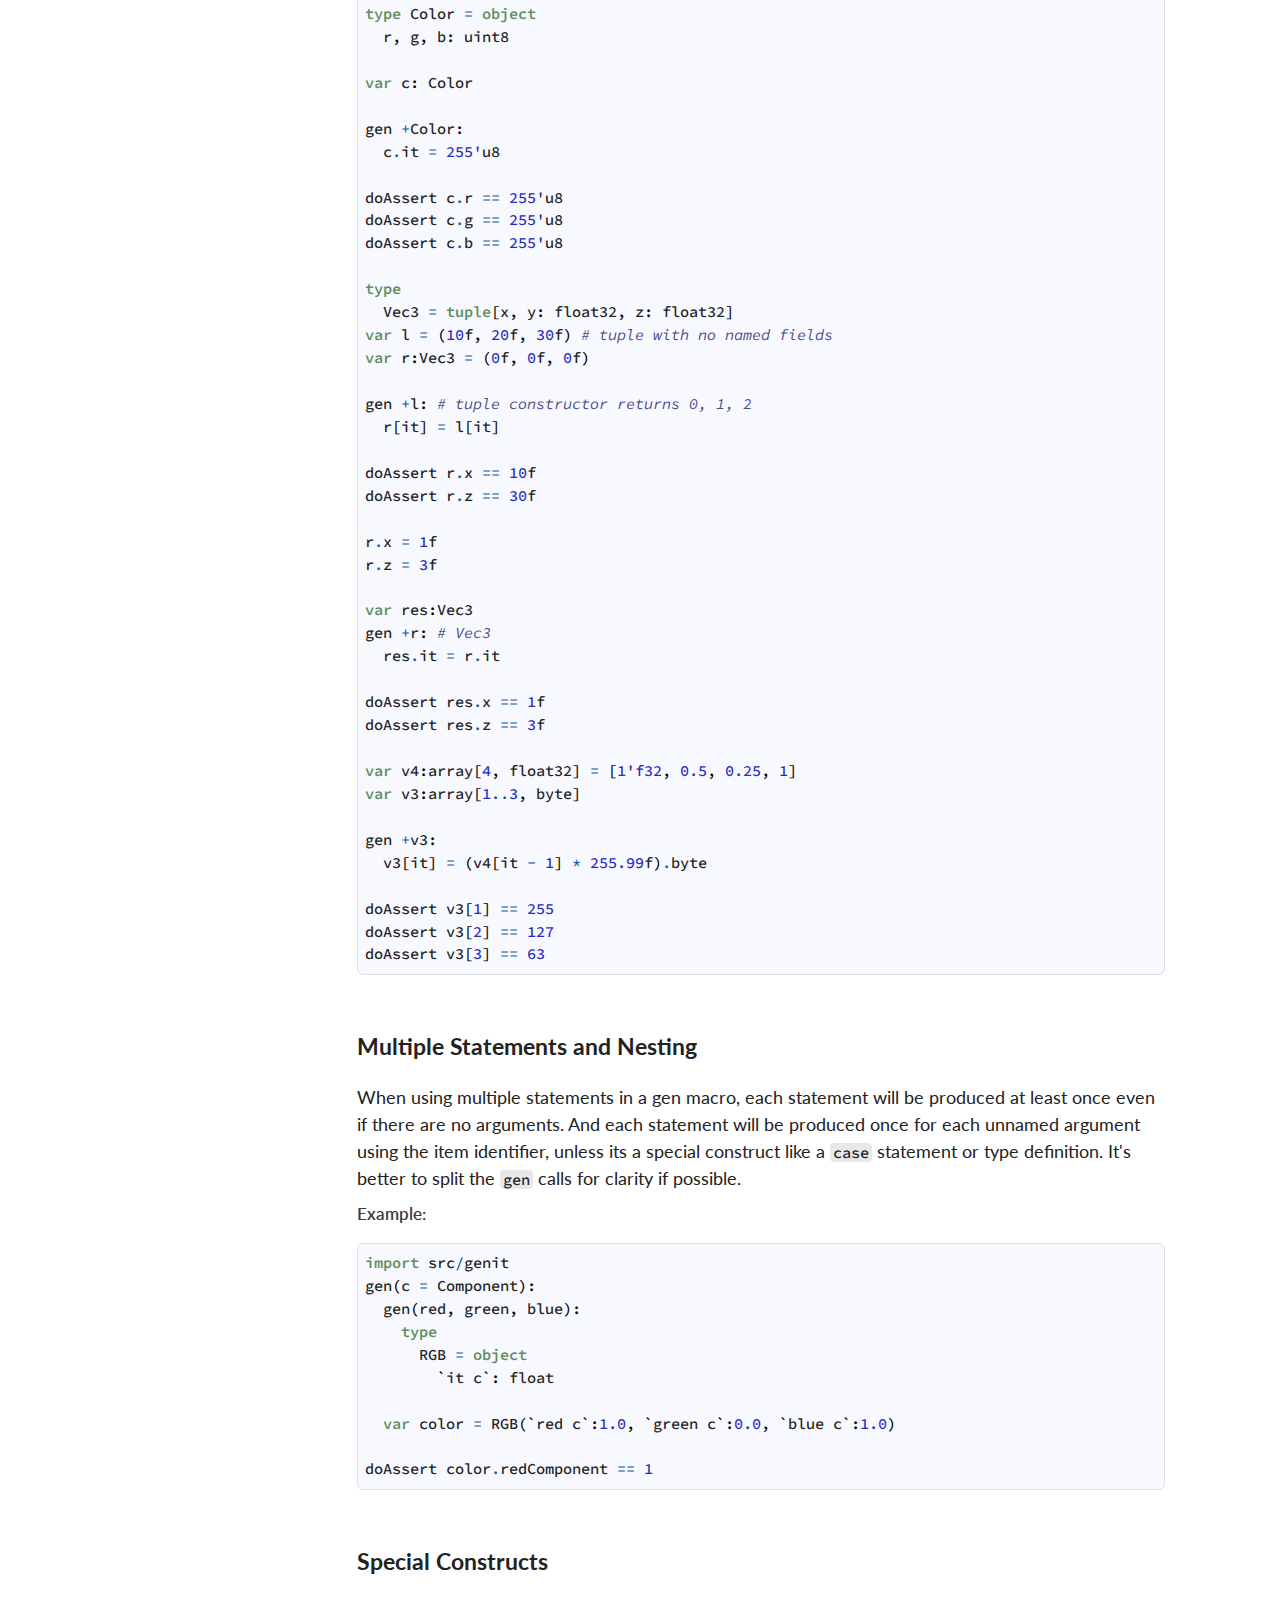
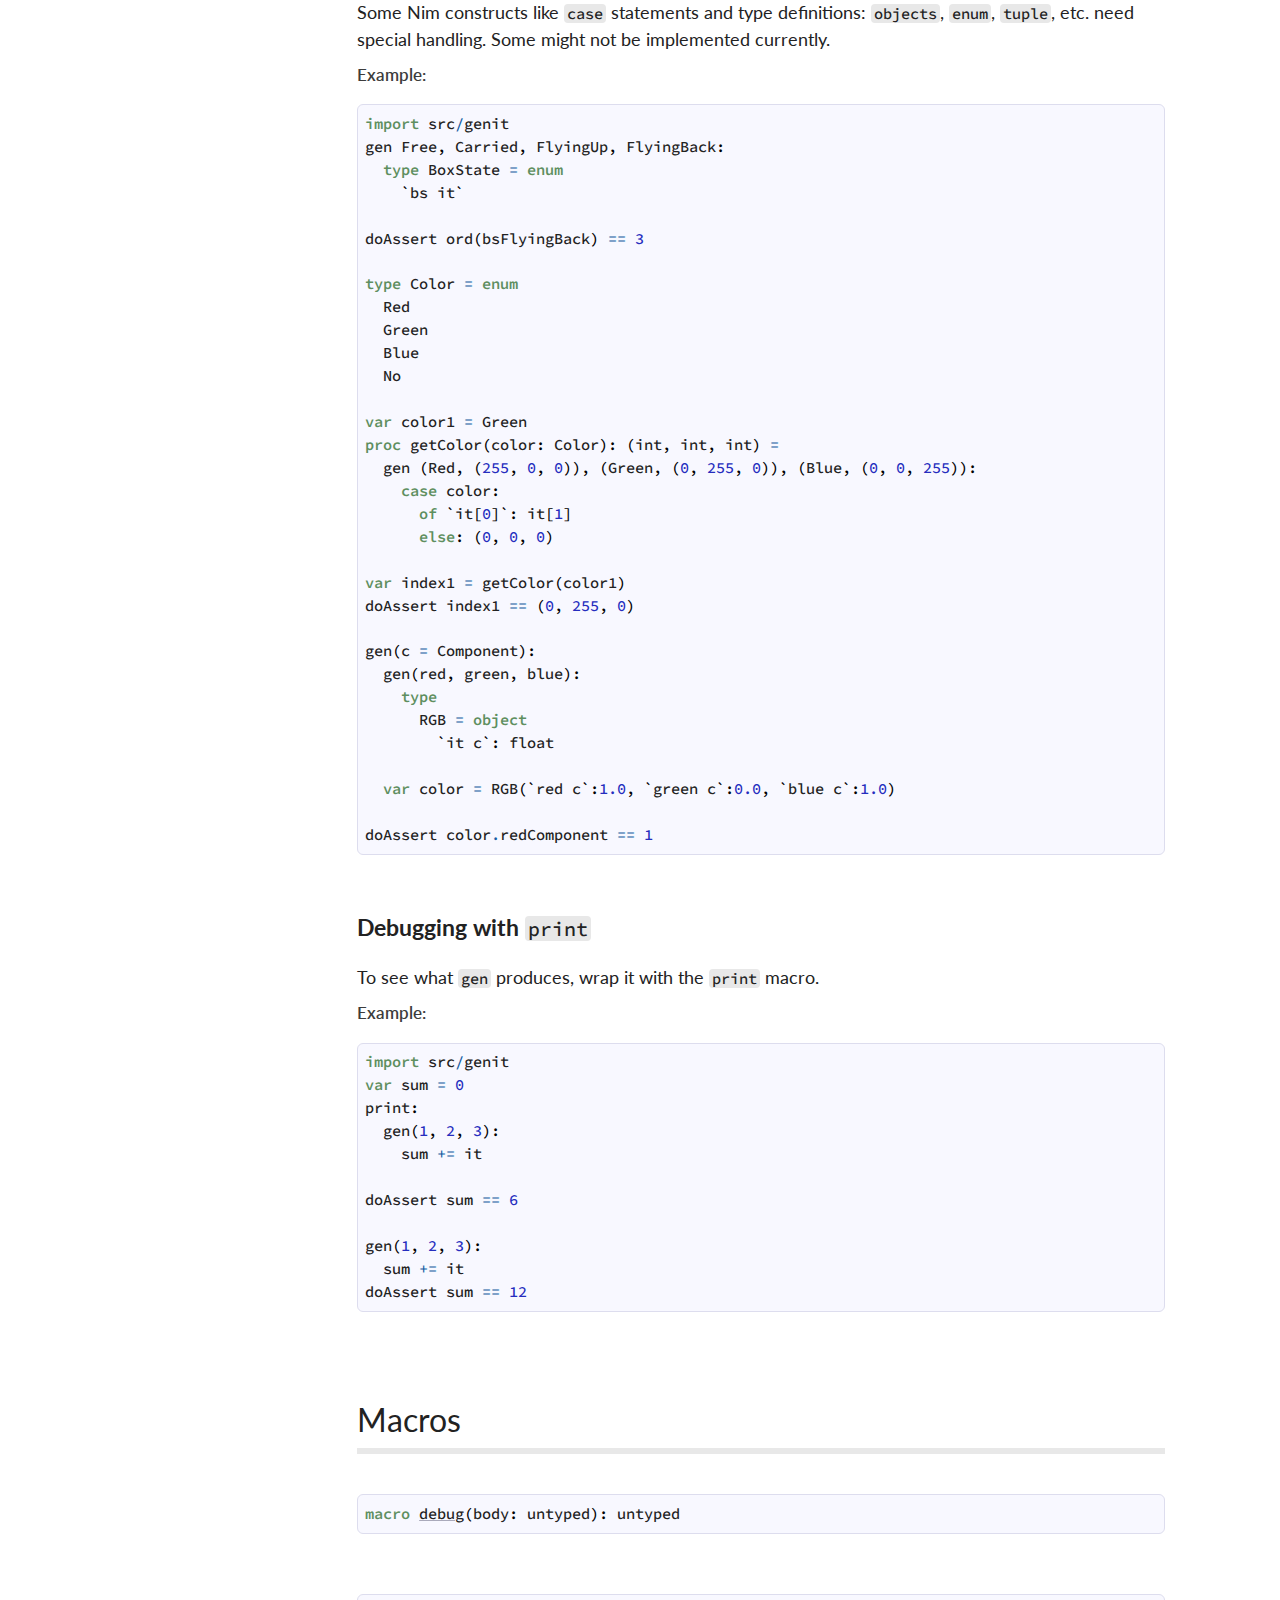
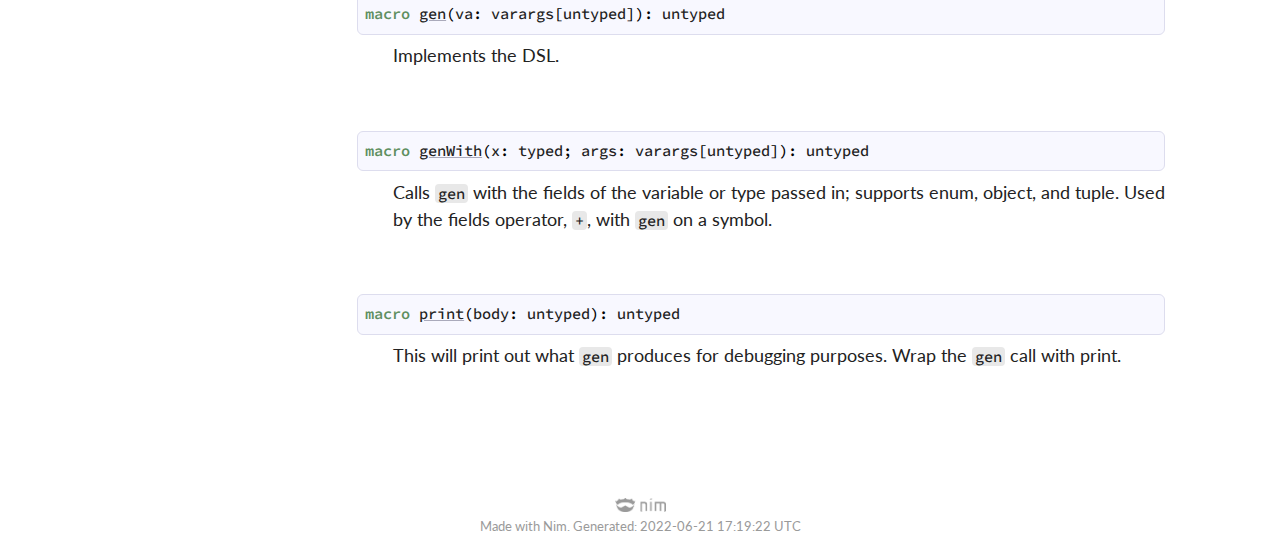
==== commit b7a546ec: "updated genit docs" ====
--- a/genit/index.html
+++ b/genit/index.html
@@ -21,49 +21,6 @@
 <link rel="stylesheet" type="text/css" href="nimdoc.out.css">
 
 <script type="text/javascript" src="dochack.js"></script>
-
-<script type="text/javascript">
-function main() {
-  var pragmaDots = document.getElementsByClassName("pragmadots");
-  for (var i = 0; i < pragmaDots.length; i++) {
-    pragmaDots[i].onclick = function(event) {
-      // Hide tease
-      event.target.parentNode.style.display = "none";
-      // Show actual
-      event.target.parentNode.nextElementSibling.style.display = "inline";
-    }
-  }
-
-  function switchTheme(e) {
-      if (e.target.checked) {
-          document.documentElement.setAttribute('data-theme', 'dark');
-          localStorage.setItem('theme', 'dark');
-      } else {
-          document.documentElement.setAttribute('data-theme', 'light');
-          localStorage.setItem('theme', 'light');
-      }
-  }
-
-  const toggleSwitch = document.querySelector('.theme-switch input[type="checkbox"]');
-  if (toggleSwitch !== null) {
-    toggleSwitch.addEventListener('change', switchTheme, false);
-  }
-
-  var currentTheme = localStorage.getItem('theme');
-  if (!currentTheme && window.matchMedia('(prefers-color-scheme: dark)').matches) {
-    currentTheme = 'dark';
-  }
-  if (currentTheme) {
-    document.documentElement.setAttribute('data-theme', currentTheme);
-
-    if (currentTheme === 'dark' && toggleSwitch !== null) {
-      toggleSwitch.checked = true;
-    }
-  }
-}
-
-window.addEventListener('DOMContentLoaded', main);
-</script>
 
 </head>
 <body>
@@ -106,7 +63,8 @@
 <li><a class="reference" id="rules-rename-it_toc" href="#rules-rename-it">Rename <tt class="docutils literal"><span class="pre">it</span></tt></a></li>
 <li><a class="reference" id="rules-tuple-arguments_toc" href="#rules-tuple-arguments">Tuple Arguments</a></li>
 <li><a class="reference" id="rules-stringify_toc" href="#rules-stringify">Stringify</a></li>
-<li><a class="reference" id="rules-capitalize_toc" href="#rules-capitalize">Capitalize</a></li>
+<li><a class="reference" id="rules-lowercase_toc" href="#rules-lowercase">Lowercase</a></li>
+<li><a class="reference" id="rules-uppercase-slash-capitalize_toc" href="#rules-uppercase-slash-capitalize">Uppercase / Capitalize</a></li>
 <li><a class="reference" id="rules-expansion_toc" href="#rules-expansion">Expansion</a></li>
 <li><a class="reference" id="rules-type-fields_toc" href="#rules-type-fields">Type Fields</a></li>
 <li><a class="reference" id="rules-multiple-statements-and-nesting_toc" href="#rules-multiple-statements-and-nesting">Multiple Statements and Nesting</a></li>
@@ -148,7 +106,7 @@
   
   <p class="module-desc"><table class="docinfo" frame="void" rules="none"><col class="docinfo-name" /><col class="docinfo-content" /><tbody valign="top"><tr><th class="docinfo-name">Author:</th><td>Don-Duong Quach</td></tr>
 <tr><th class="docinfo-name">License:</th><td>MIT</td></tr>
-<tr><th class="docinfo-name">Version:</th><td>0.13.0</td></tr>
+<tr><th class="docinfo-name">Version:</th><td>0.14.1</td></tr>
 </tbody></table><p><a class="reference external" href="https://github.com/geekrelief/genit/">Source</a></p>
 <p>This module has a macro <tt class="docutils literal"><span class="pre">gen</span></tt> which implements a small DSL for inline code generation. <tt class="docutils literal"><span class="pre">gen</span></tt> acts like an anonymous, dirty, template/macro for generating lots of similar repetitive code.</p>
 <p>Arguments are subsituted into a body of code using the following rules.</p>
@@ -278,7 +236,17 @@
                            <span class="Comment">#   ageLabel = &quot;ageLabel&quot;</span>
 <span class="Identifier">doAssert</span> <span class="Identifier">nameLabel</span> <span class="Operator">==</span> <span class="StringLit">&quot;nameLabel&quot;</span>
 <span class="Identifier">doAssert</span> <span class="Identifier">ageLabel</span> <span class="Operator">==</span> <span class="StringLit">&quot;ageLabel&quot;</span></pre>
-<h2><a class="toc-backref" id="rules-capitalize" href="#rules-capitalize">Capitalize</a></h2><p>The <tt class="docutils literal"><span class="pre">^</span></tt> operator will capitalize the first letter of an identifier.</p>
+<h2><a class="toc-backref" id="rules-lowercase" href="#rules-lowercase">Lowercase</a></h2><p>The <tt class="docutils literal"><span class="pre">-</span></tt> operator will lowercase the first letter of an identifier.</p>
+
+<p><strong class="examples_text">Example:</strong></p>
+<pre class="listing"><span class="Keyword">import</span> <span class="Identifier">src</span><span class="Operator">/</span><span class="Identifier">genit</span>
+<span class="Identifier">gen</span> <span class="Identifier">Red</span><span class="Punctuation">,</span> <span class="Identifier">Green</span><span class="Punctuation">,</span> <span class="Identifier">Blue</span><span class="Punctuation">:</span>
+  <span class="Keyword">var</span> <span class="Punctuation">`</span><span class="Operator">-</span><span class="Identifier">it</span><span class="Punctuation">`</span> <span class="Operator">=</span> <span class="Operator">$$</span><span class="Identifier">it</span>
+
+<span class="Identifier">doAssert</span> <span class="Identifier">red</span> <span class="Operator">==</span> <span class="StringLit">&quot;Red&quot;</span>
+<span class="Identifier">doAssert</span> <span class="Identifier">green</span> <span class="Operator">==</span> <span class="StringLit">&quot;Green&quot;</span>
+<span class="Identifier">doAssert</span> <span class="Identifier">blue</span> <span class="Operator">==</span> <span class="StringLit">&quot;Blue&quot;</span></pre>
+<h2><a class="toc-backref" id="rules-uppercase-slash-capitalize" href="#rules-uppercase-slash-capitalize">Uppercase / Capitalize</a></h2><p>The <tt class="docutils literal"><span class="pre">^</span></tt> operator will uppercase / capitalize the first letter of an identifier.</p>
 
 <p><strong class="examples_text">Example:</strong></p>
 <pre class="listing"><span class="Keyword">import</span> <span class="Identifier">src</span><span class="Operator">/</span><span class="Identifier">genit</span>
@@ -495,7 +463,7 @@
       <div class="twelve-columns footer">
         <span class="nim-sprite"></span>
         <br/>
-        <small style="color: var(--hint);">Made with Nim. Generated: 2022-02-04 05:57:16 UTC</small>
+        <small style="color: var(--hint);">Made with Nim. Generated: 2022-06-21 17:19:22 UTC</small>
       </div>
     </div>
   </div>
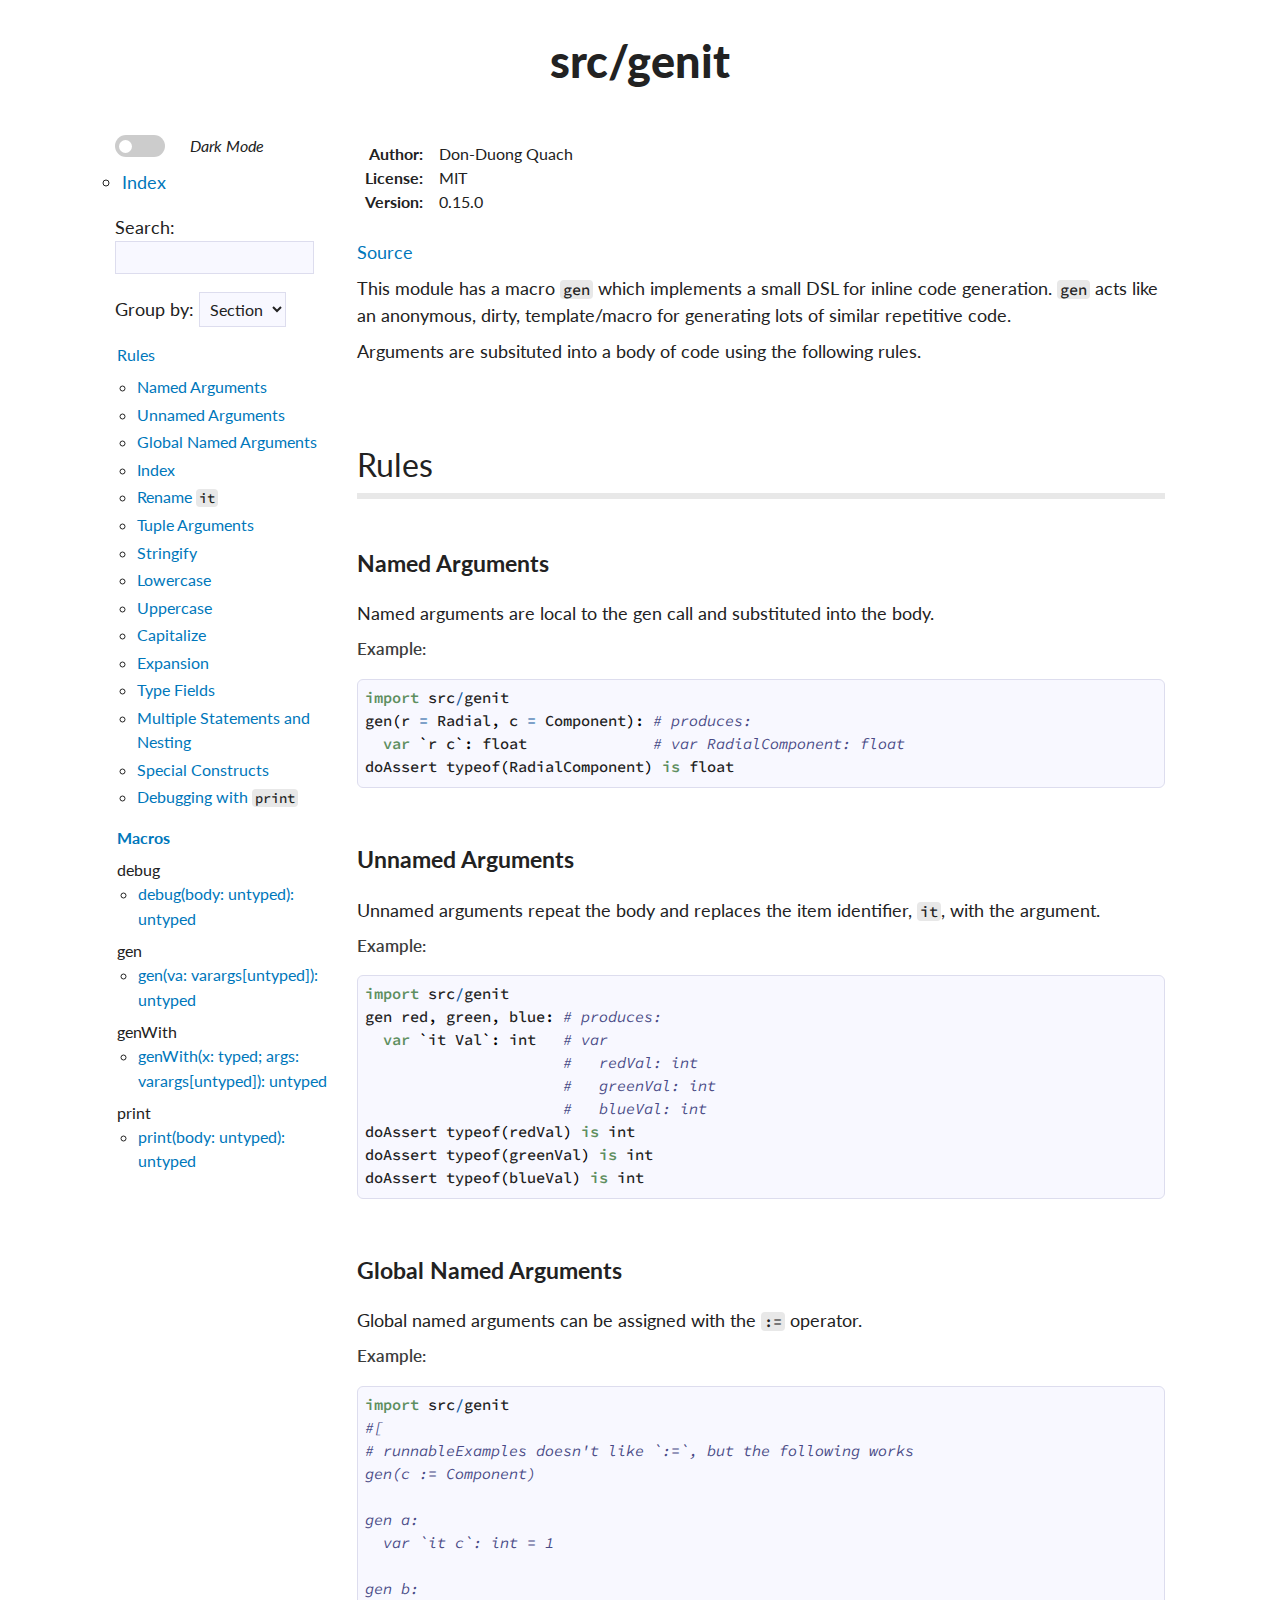
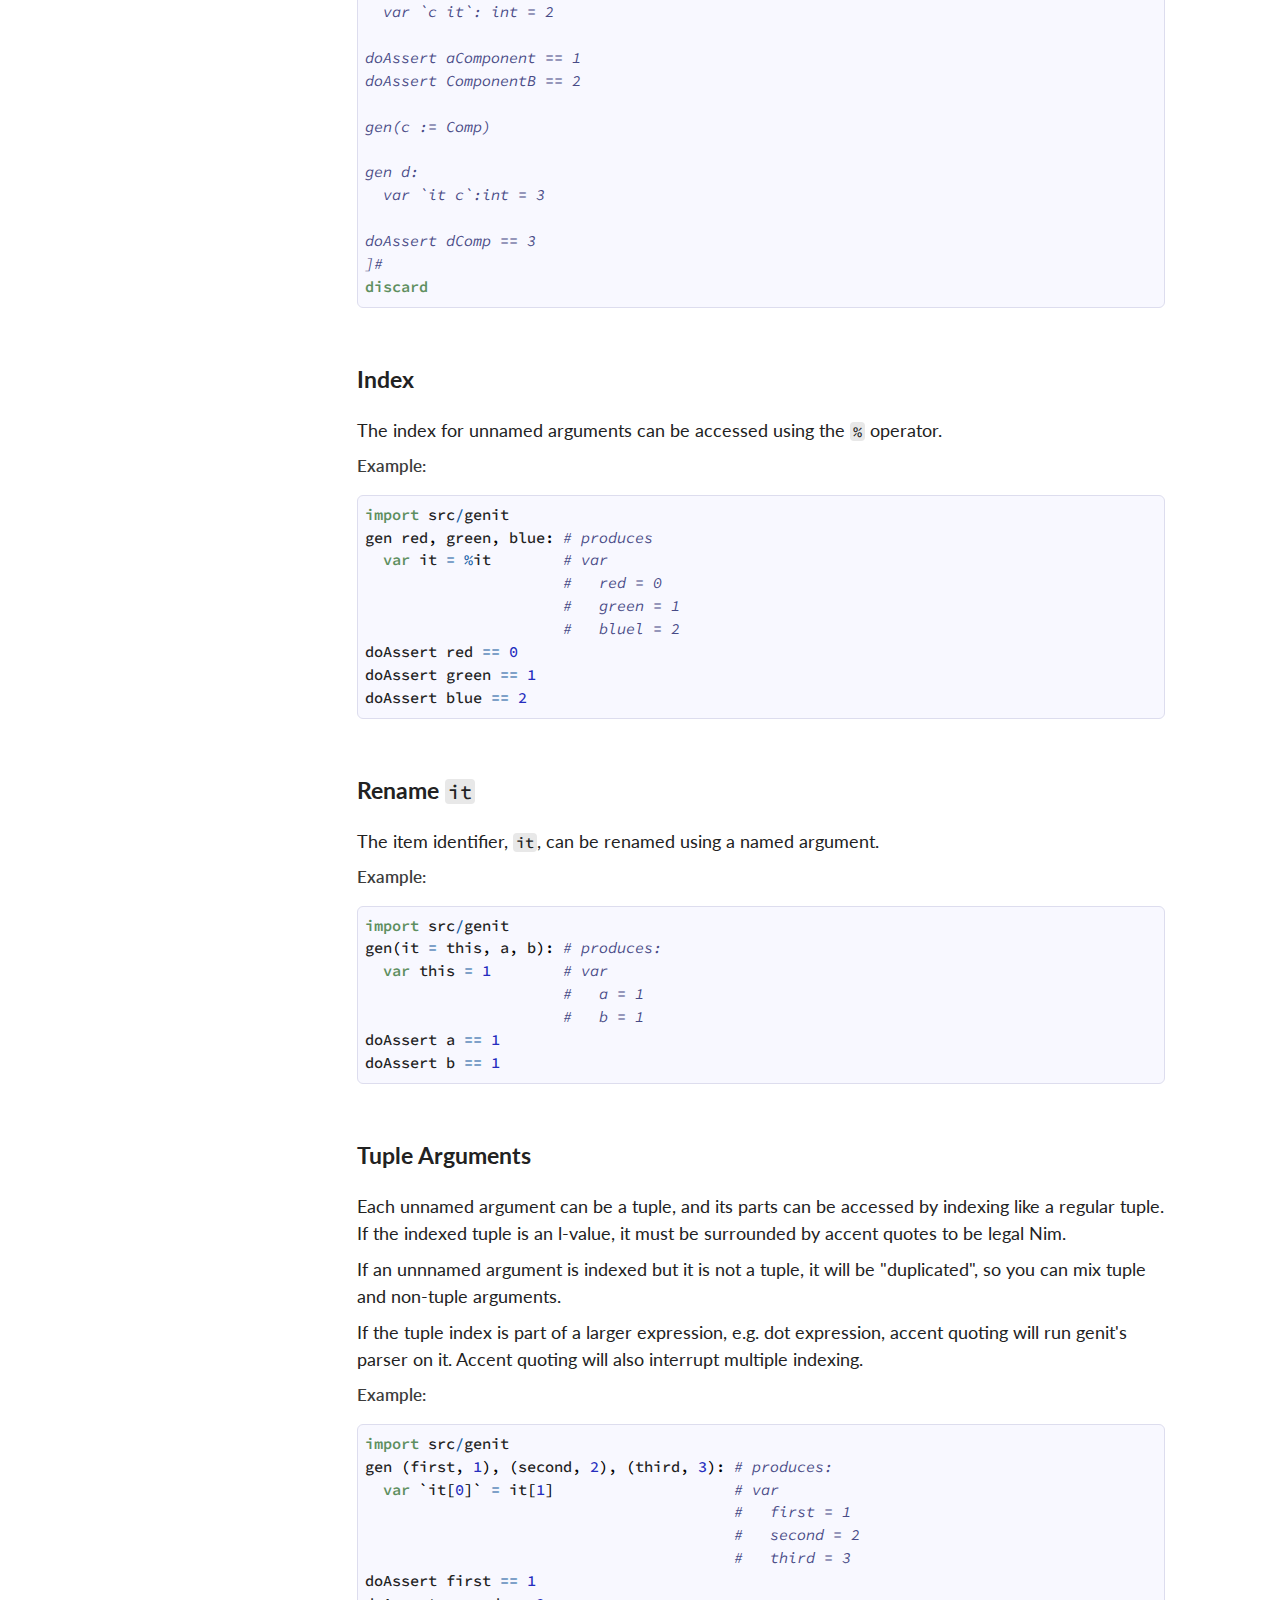
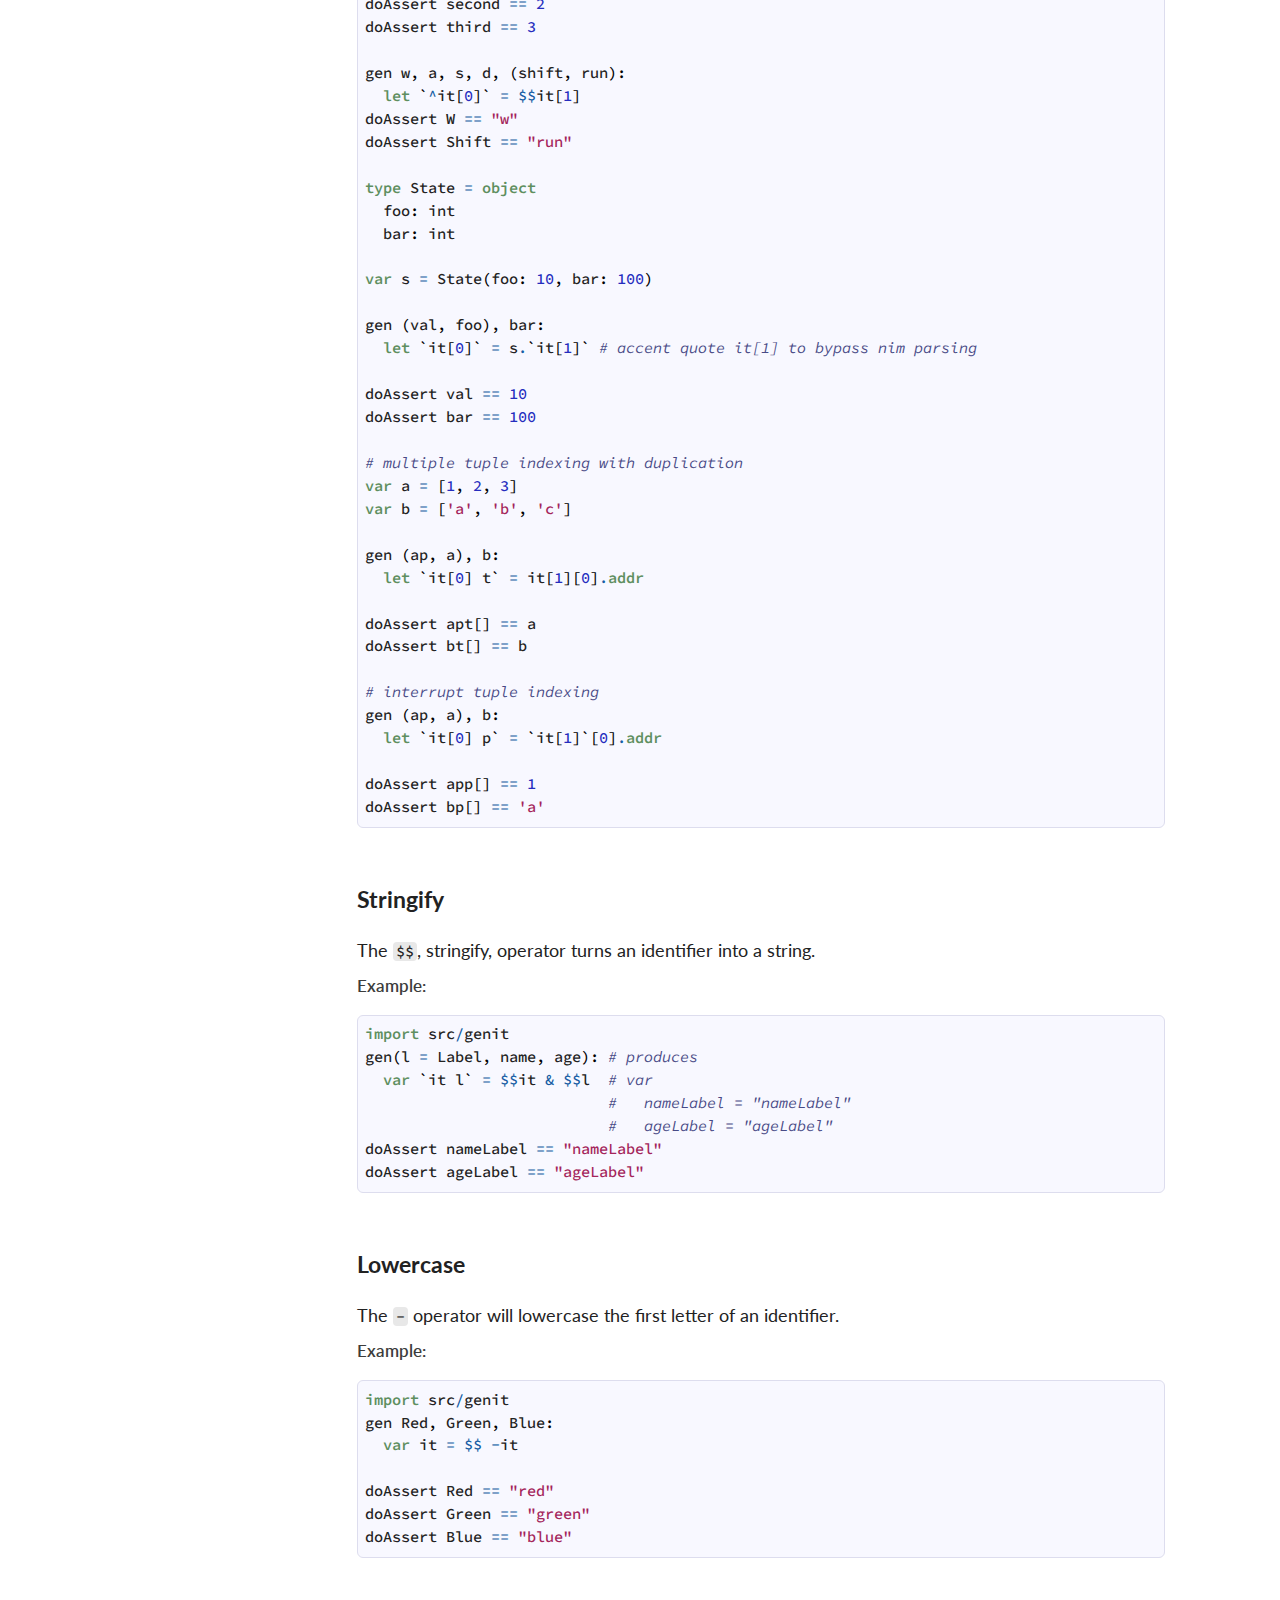
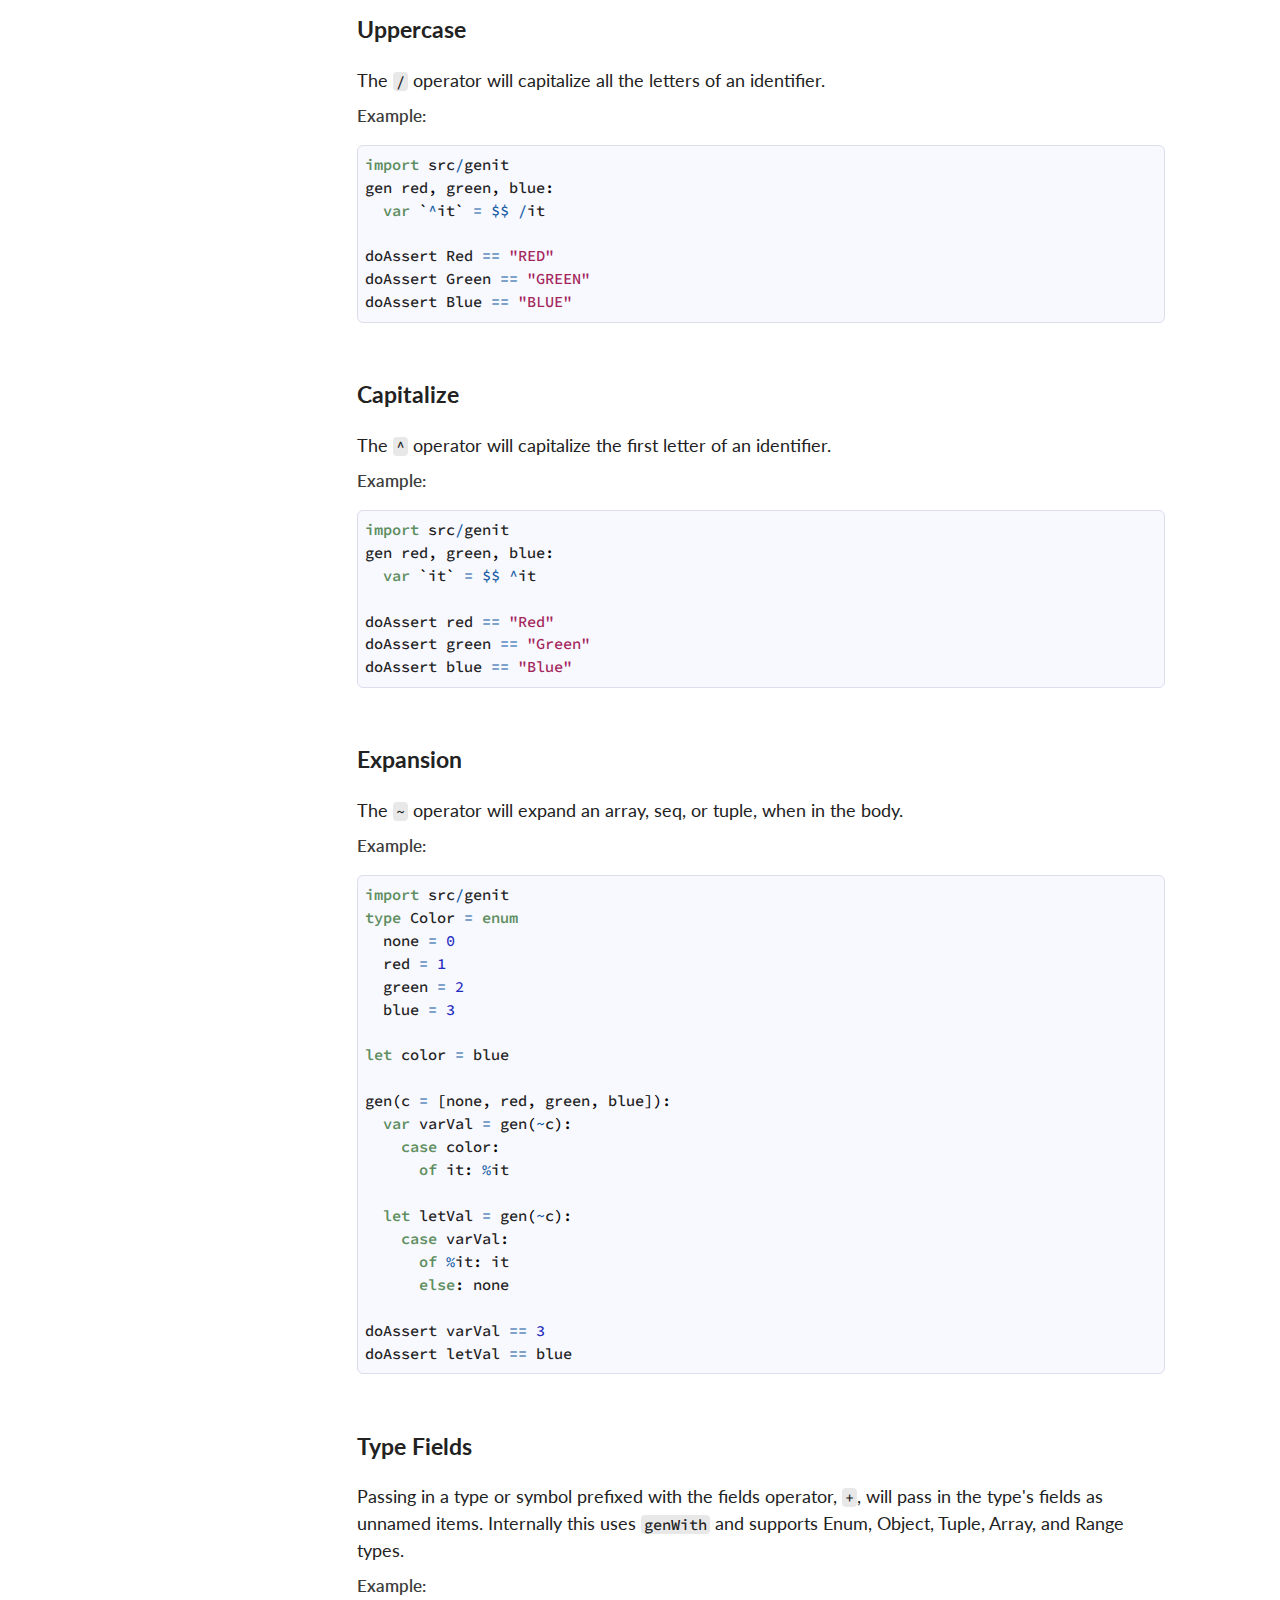
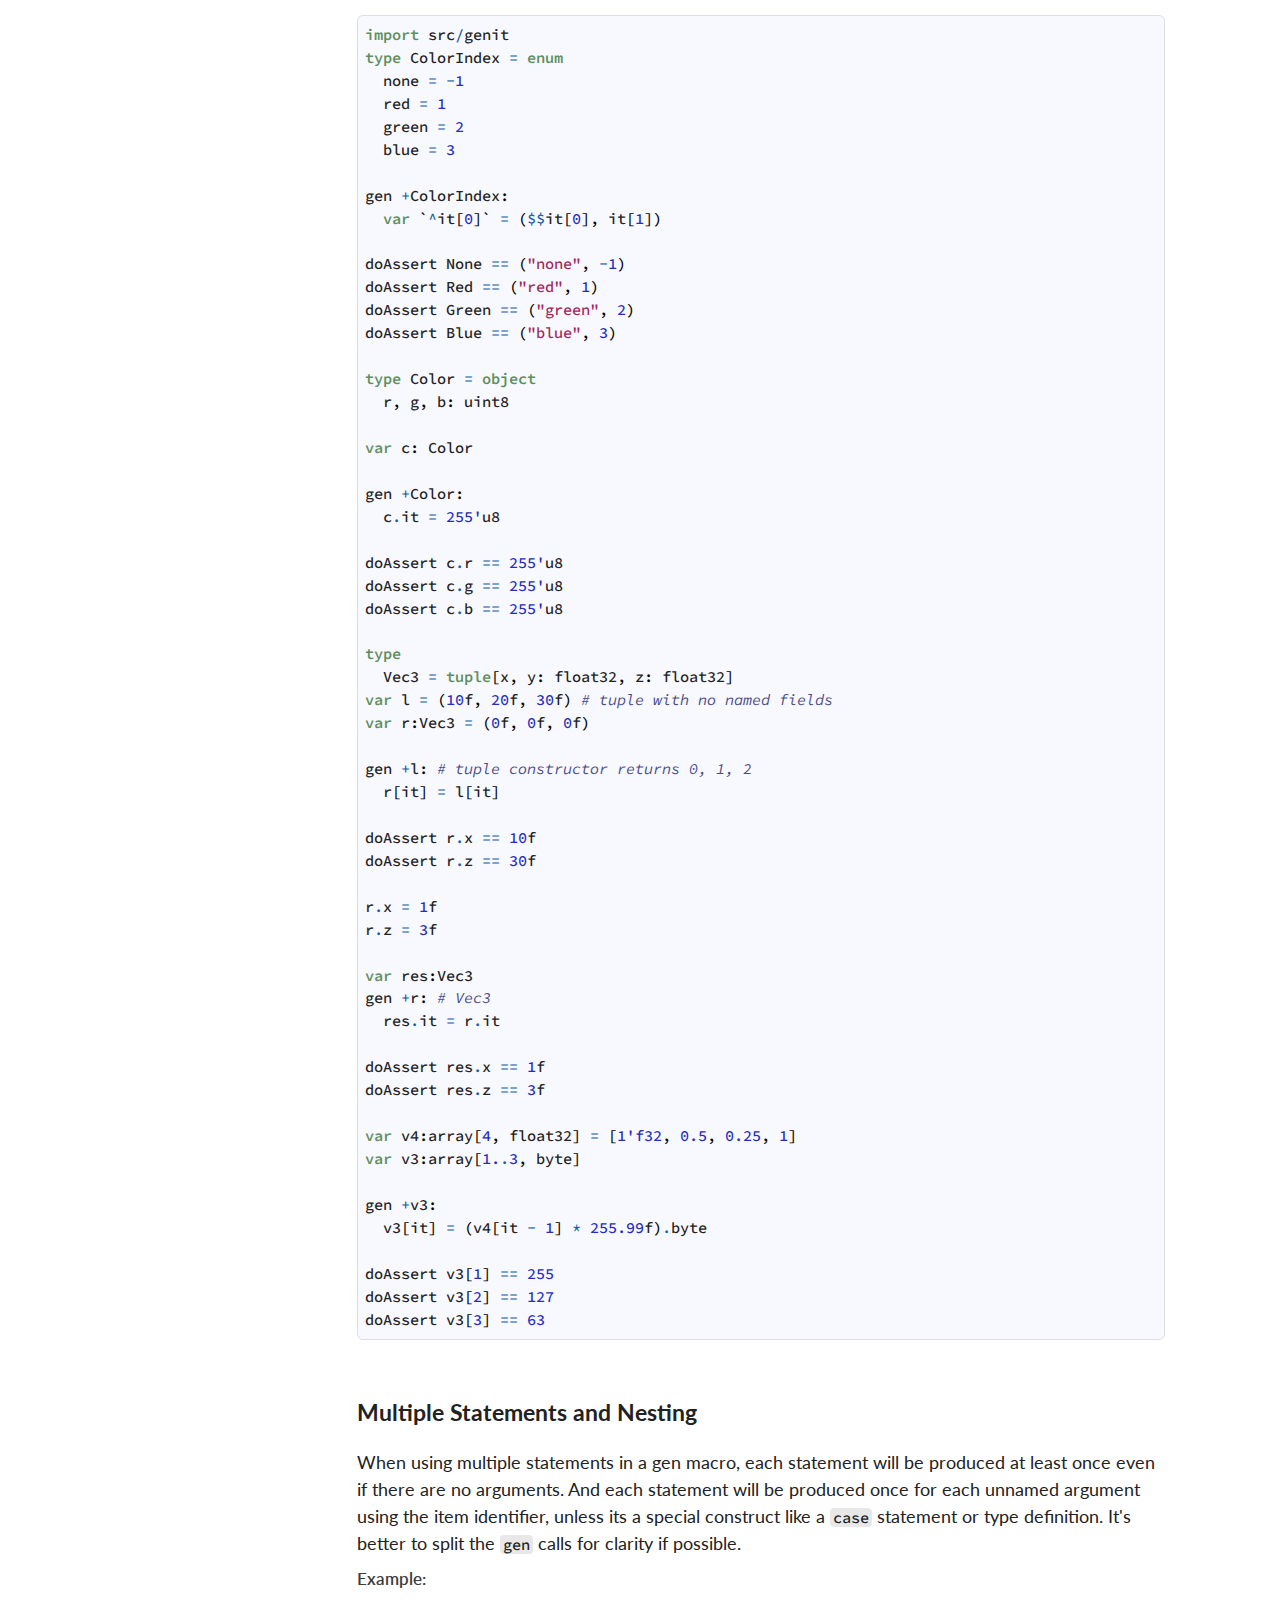
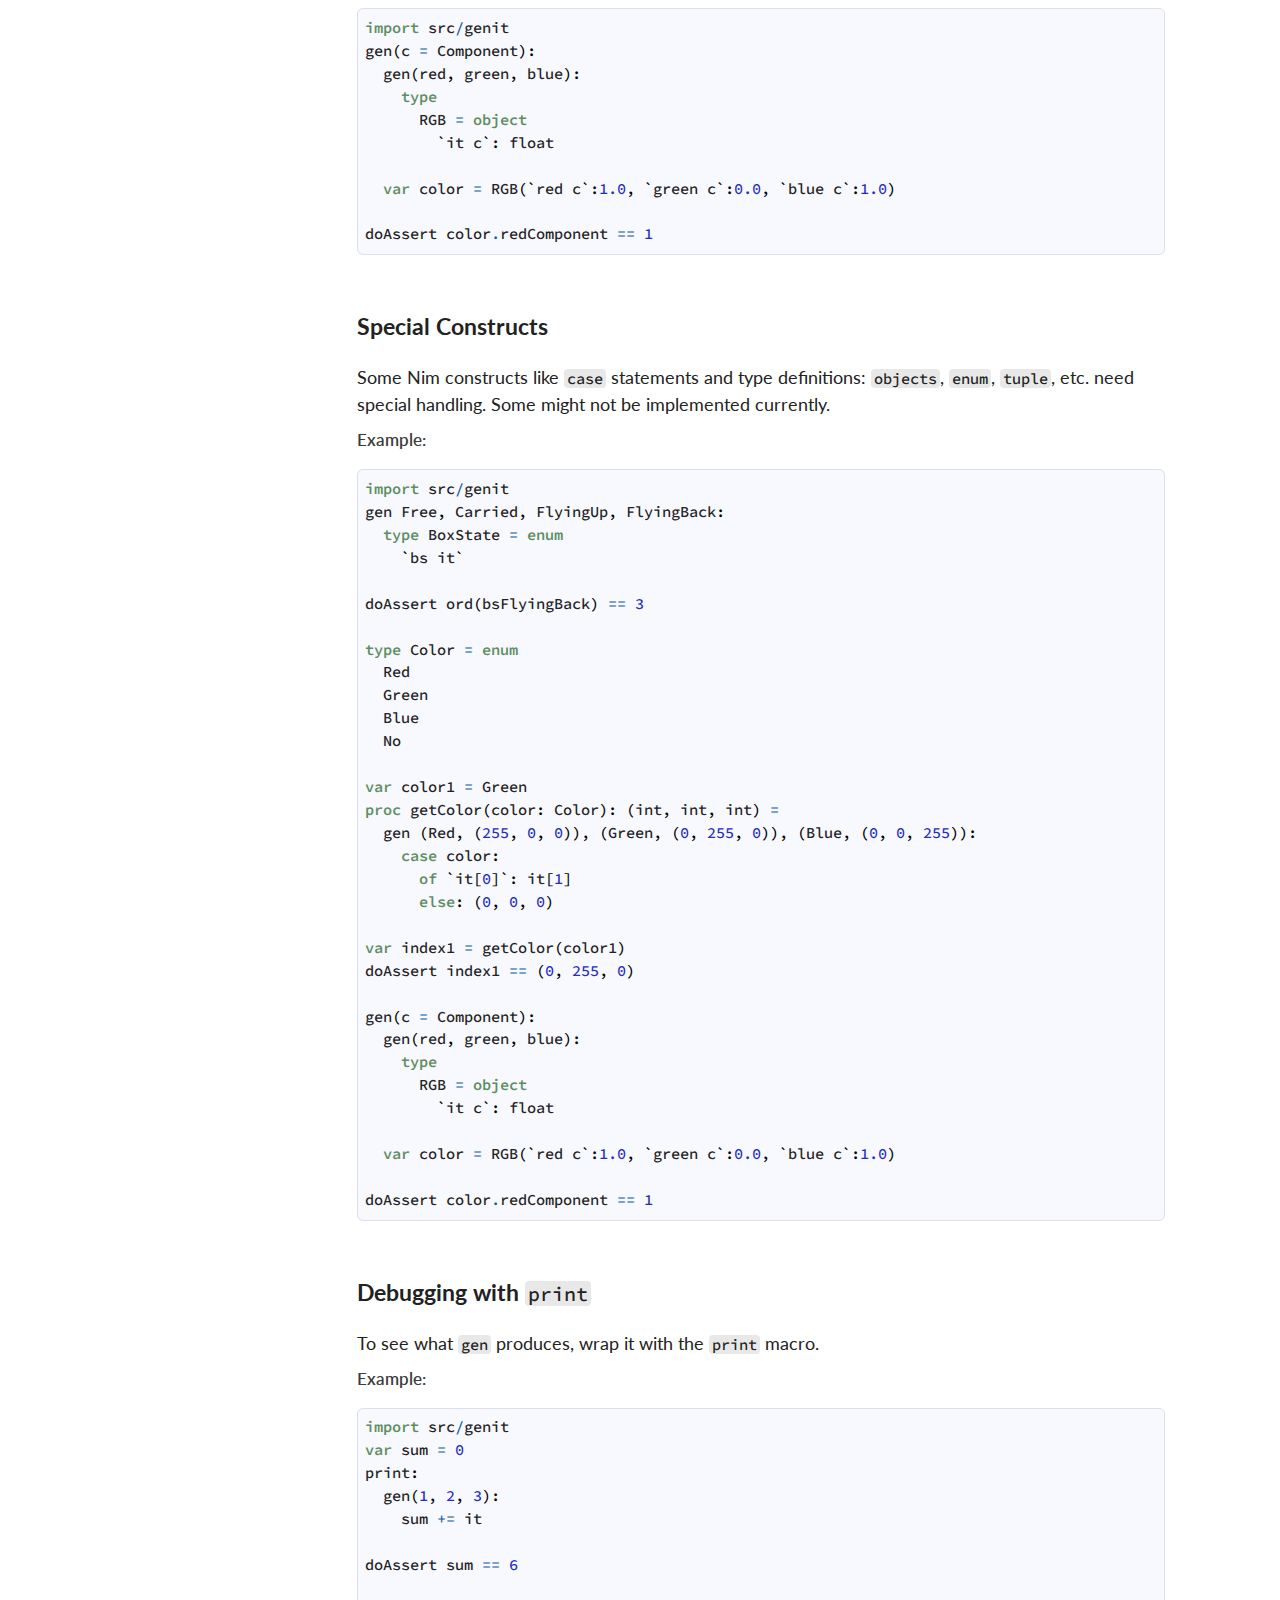
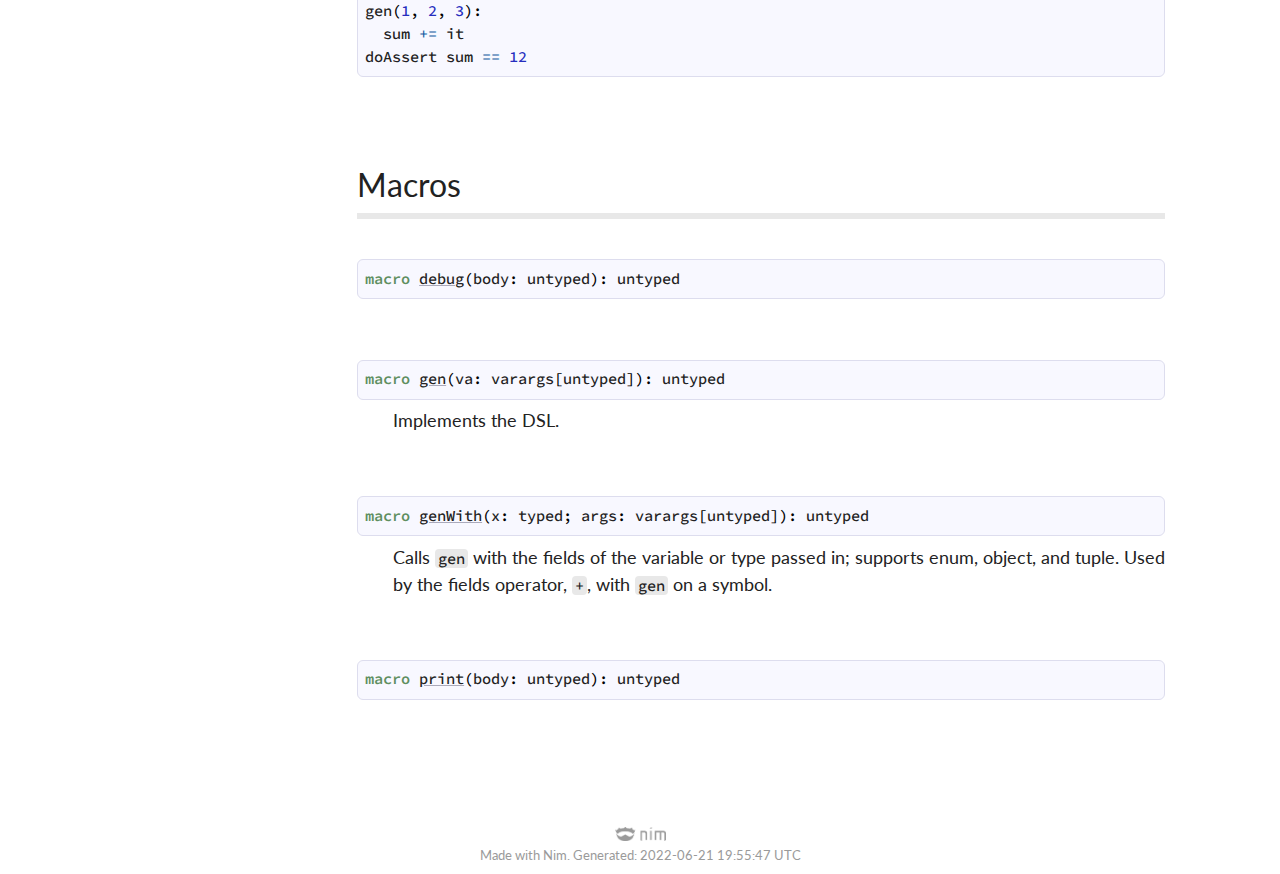
==== commit d4cd1776: "updated docs genit" ====
--- a/genit/index.html
+++ b/genit/index.html
@@ -64,7 +64,8 @@
 <li><a class="reference" id="rules-tuple-arguments_toc" href="#rules-tuple-arguments">Tuple Arguments</a></li>
 <li><a class="reference" id="rules-stringify_toc" href="#rules-stringify">Stringify</a></li>
 <li><a class="reference" id="rules-lowercase_toc" href="#rules-lowercase">Lowercase</a></li>
-<li><a class="reference" id="rules-uppercase-slash-capitalize_toc" href="#rules-uppercase-slash-capitalize">Uppercase / Capitalize</a></li>
+<li><a class="reference" id="rules-uppercase_toc" href="#rules-uppercase">Uppercase</a></li>
+<li><a class="reference" id="rules-capitalize_toc" href="#rules-capitalize">Capitalize</a></li>
 <li><a class="reference" id="rules-expansion_toc" href="#rules-expansion">Expansion</a></li>
 <li><a class="reference" id="rules-type-fields_toc" href="#rules-type-fields">Type Fields</a></li>
 <li><a class="reference" id="rules-multiple-statements-and-nesting_toc" href="#rules-multiple-statements-and-nesting">Multiple Statements and Nesting</a></li>
@@ -106,7 +107,7 @@
   
   <p class="module-desc"><table class="docinfo" frame="void" rules="none"><col class="docinfo-name" /><col class="docinfo-content" /><tbody valign="top"><tr><th class="docinfo-name">Author:</th><td>Don-Duong Quach</td></tr>
 <tr><th class="docinfo-name">License:</th><td>MIT</td></tr>
-<tr><th class="docinfo-name">Version:</th><td>0.14.1</td></tr>
+<tr><th class="docinfo-name">Version:</th><td>0.15.0</td></tr>
 </tbody></table><p><a class="reference external" href="https://github.com/geekrelief/genit/">Source</a></p>
 <p>This module has a macro <tt class="docutils literal"><span class="pre">gen</span></tt> which implements a small DSL for inline code generation. <tt class="docutils literal"><span class="pre">gen</span></tt> acts like an anonymous, dirty, template/macro for generating lots of similar repetitive code.</p>
 <p>Arguments are subsituted into a body of code using the following rules.</p>
@@ -241,21 +242,31 @@
 <p><strong class="examples_text">Example:</strong></p>
 <pre class="listing"><span class="Keyword">import</span> <span class="Identifier">src</span><span class="Operator">/</span><span class="Identifier">genit</span>
 <span class="Identifier">gen</span> <span class="Identifier">Red</span><span class="Punctuation">,</span> <span class="Identifier">Green</span><span class="Punctuation">,</span> <span class="Identifier">Blue</span><span class="Punctuation">:</span>
-  <span class="Keyword">var</span> <span class="Punctuation">`</span><span class="Operator">-</span><span class="Identifier">it</span><span class="Punctuation">`</span> <span class="Operator">=</span> <span class="Operator">$$</span><span class="Identifier">it</span>
+  <span class="Keyword">var</span> <span class="Identifier">it</span> <span class="Operator">=</span> <span class="Operator">$$</span> <span class="Operator">-</span><span class="Identifier">it</span>
+
+<span class="Identifier">doAssert</span> <span class="Identifier">Red</span> <span class="Operator">==</span> <span class="StringLit">&quot;red&quot;</span>
+<span class="Identifier">doAssert</span> <span class="Identifier">Green</span> <span class="Operator">==</span> <span class="StringLit">&quot;green&quot;</span>
+<span class="Identifier">doAssert</span> <span class="Identifier">Blue</span> <span class="Operator">==</span> <span class="StringLit">&quot;blue&quot;</span></pre>
+<h2><a class="toc-backref" id="rules-uppercase" href="#rules-uppercase">Uppercase</a></h2><p>The <tt class="docutils literal"><span class="pre">/</span></tt> operator will capitalize all the letters of an identifier.</p>
+
+<p><strong class="examples_text">Example:</strong></p>
+<pre class="listing"><span class="Keyword">import</span> <span class="Identifier">src</span><span class="Operator">/</span><span class="Identifier">genit</span>
+<span class="Identifier">gen</span> <span class="Identifier">red</span><span class="Punctuation">,</span> <span class="Identifier">green</span><span class="Punctuation">,</span> <span class="Identifier">blue</span><span class="Punctuation">:</span>
+  <span class="Keyword">var</span> <span class="Punctuation">`</span><span class="Operator">^</span><span class="Identifier">it</span><span class="Punctuation">`</span> <span class="Operator">=</span> <span class="Operator">$$</span> <span class="Operator">/</span><span class="Identifier">it</span>
+
+<span class="Identifier">doAssert</span> <span class="Identifier">Red</span> <span class="Operator">==</span> <span class="StringLit">&quot;RED&quot;</span>
+<span class="Identifier">doAssert</span> <span class="Identifier">Green</span> <span class="Operator">==</span> <span class="StringLit">&quot;GREEN&quot;</span>
+<span class="Identifier">doAssert</span> <span class="Identifier">Blue</span> <span class="Operator">==</span> <span class="StringLit">&quot;BLUE&quot;</span></pre>
+<h2><a class="toc-backref" id="rules-capitalize" href="#rules-capitalize">Capitalize</a></h2><p>The <tt class="docutils literal"><span class="pre">^</span></tt> operator will capitalize the first letter of an identifier.</p>
+
+<p><strong class="examples_text">Example:</strong></p>
+<pre class="listing"><span class="Keyword">import</span> <span class="Identifier">src</span><span class="Operator">/</span><span class="Identifier">genit</span>
+<span class="Identifier">gen</span> <span class="Identifier">red</span><span class="Punctuation">,</span> <span class="Identifier">green</span><span class="Punctuation">,</span> <span class="Identifier">blue</span><span class="Punctuation">:</span>
+  <span class="Keyword">var</span> <span class="Punctuation">`</span><span class="Identifier">it</span><span class="Punctuation">`</span> <span class="Operator">=</span> <span class="Operator">$$</span> <span class="Operator">^</span><span class="Identifier">it</span>
 
 <span class="Identifier">doAssert</span> <span class="Identifier">red</span> <span class="Operator">==</span> <span class="StringLit">&quot;Red&quot;</span>
 <span class="Identifier">doAssert</span> <span class="Identifier">green</span> <span class="Operator">==</span> <span class="StringLit">&quot;Green&quot;</span>
 <span class="Identifier">doAssert</span> <span class="Identifier">blue</span> <span class="Operator">==</span> <span class="StringLit">&quot;Blue&quot;</span></pre>
-<h2><a class="toc-backref" id="rules-uppercase-slash-capitalize" href="#rules-uppercase-slash-capitalize">Uppercase / Capitalize</a></h2><p>The <tt class="docutils literal"><span class="pre">^</span></tt> operator will uppercase / capitalize the first letter of an identifier.</p>
-
-<p><strong class="examples_text">Example:</strong></p>
-<pre class="listing"><span class="Keyword">import</span> <span class="Identifier">src</span><span class="Operator">/</span><span class="Identifier">genit</span>
-<span class="Identifier">gen</span> <span class="Identifier">red</span><span class="Punctuation">,</span> <span class="Identifier">green</span><span class="Punctuation">,</span> <span class="Identifier">blue</span><span class="Punctuation">:</span>
-  <span class="Keyword">var</span> <span class="Punctuation">`</span><span class="Operator">^</span><span class="Identifier">it</span><span class="Punctuation">`</span> <span class="Operator">=</span> <span class="Operator">$$</span><span class="Identifier">it</span>
-
-<span class="Identifier">doAssert</span> <span class="Identifier">Red</span> <span class="Operator">==</span> <span class="StringLit">&quot;red&quot;</span>
-<span class="Identifier">doAssert</span> <span class="Identifier">Green</span> <span class="Operator">==</span> <span class="StringLit">&quot;green&quot;</span>
-<span class="Identifier">doAssert</span> <span class="Identifier">Blue</span> <span class="Operator">==</span> <span class="StringLit">&quot;blue&quot;</span></pre>
 <h2><a class="toc-backref" id="rules-expansion" href="#rules-expansion">Expansion</a></h2><p>The <tt class="docutils literal"><span class="pre">~</span></tt> operator will expand an array, seq, or tuple, when in the body.</p>
 
 <p><strong class="examples_text">Example:</strong></p>
@@ -447,7 +458,7 @@
 <dt><pre><span class="Keyword">macro</span> <a href="#print.m%2Cuntyped"><span class="Identifier">print</span></a><span class="Other">(</span><span class="Identifier">body</span><span class="Other">:</span> <span class="Identifier">untyped</span><span class="Other">)</span><span class="Other">:</span> <span class="Identifier">untyped</span></pre></dt>
 <dd>
 
-This will print out what <tt class="docutils literal"><span class="pre"><span class="Identifier">gen</span></span></tt> produces for debugging purposes. Wrap the <tt class="docutils literal"><span class="pre">gen</span></tt> call with print.
+
 
 </dd>
 </div>
@@ -463,7 +474,7 @@
       <div class="twelve-columns footer">
         <span class="nim-sprite"></span>
         <br/>
-        <small style="color: var(--hint);">Made with Nim. Generated: 2022-06-21 17:19:22 UTC</small>
+        <small style="color: var(--hint);">Made with Nim. Generated: 2022-06-21 19:55:47 UTC</small>
       </div>
     </div>
   </div>
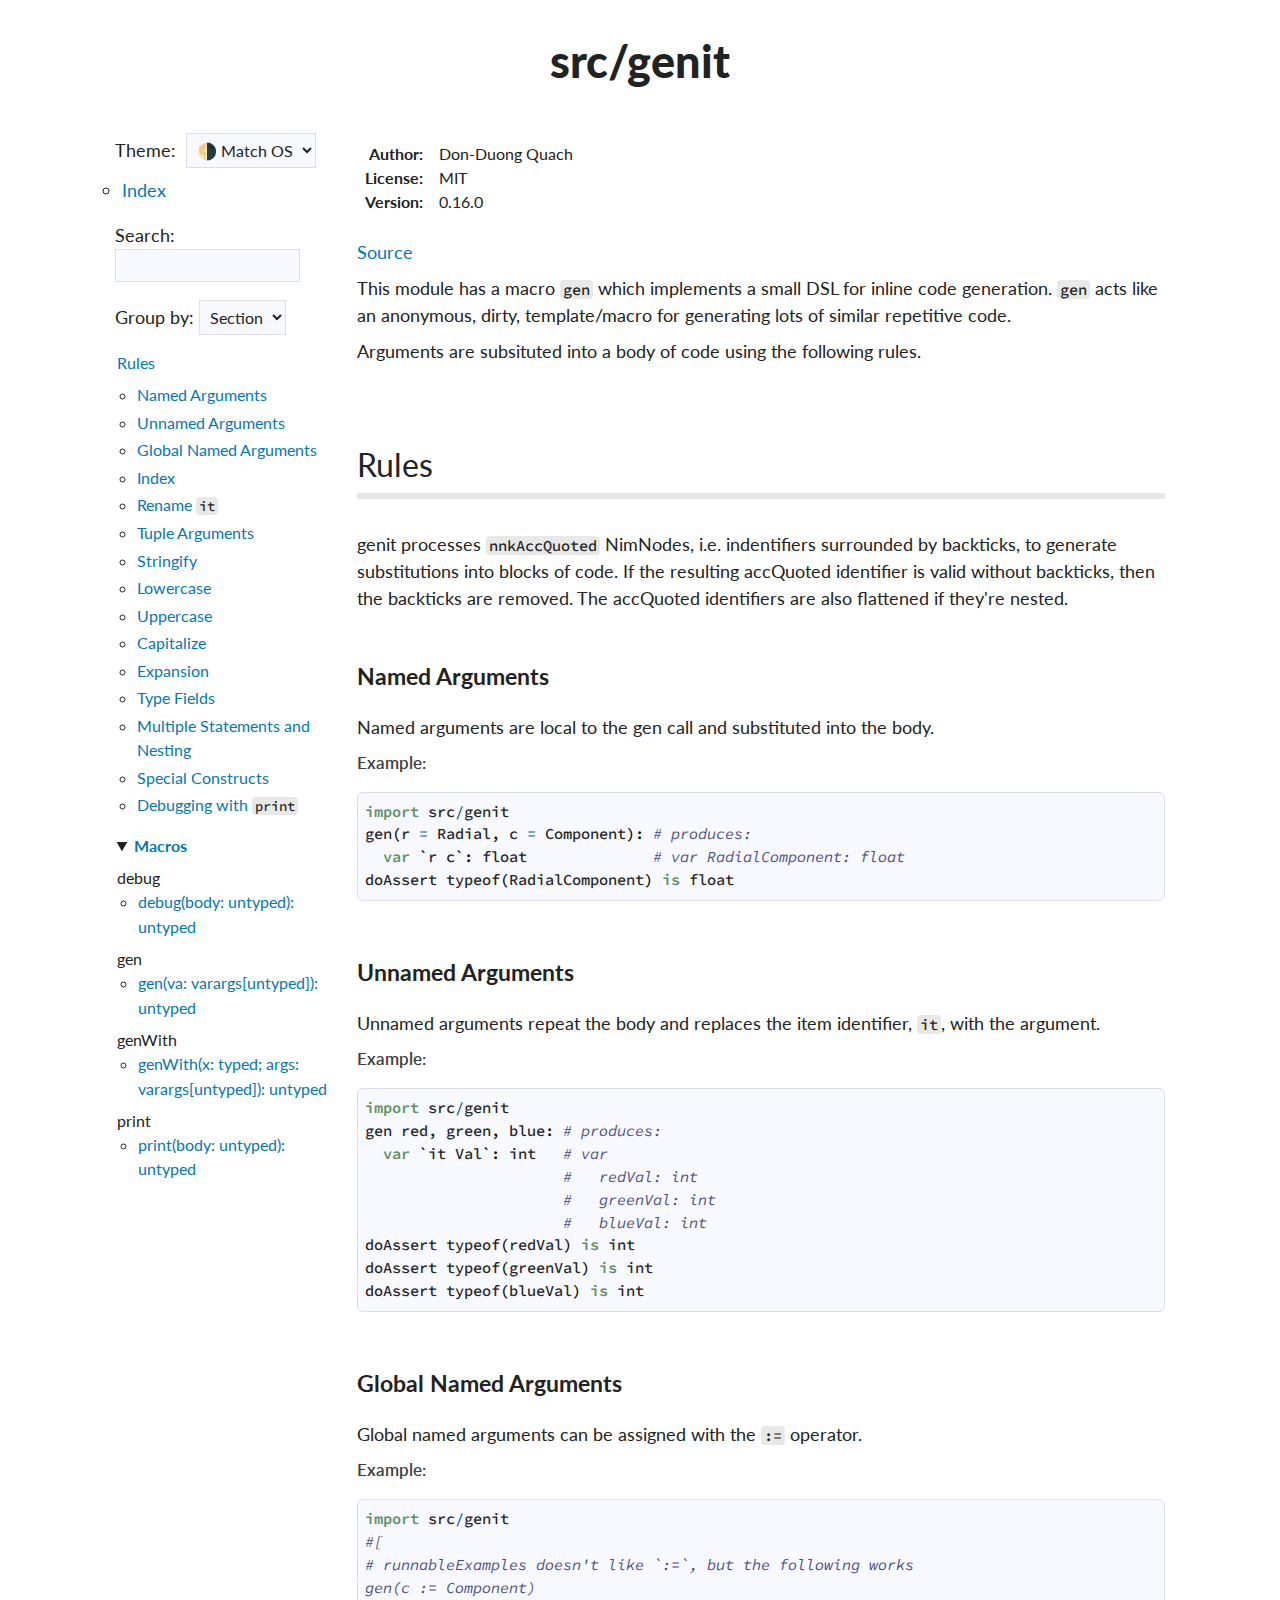
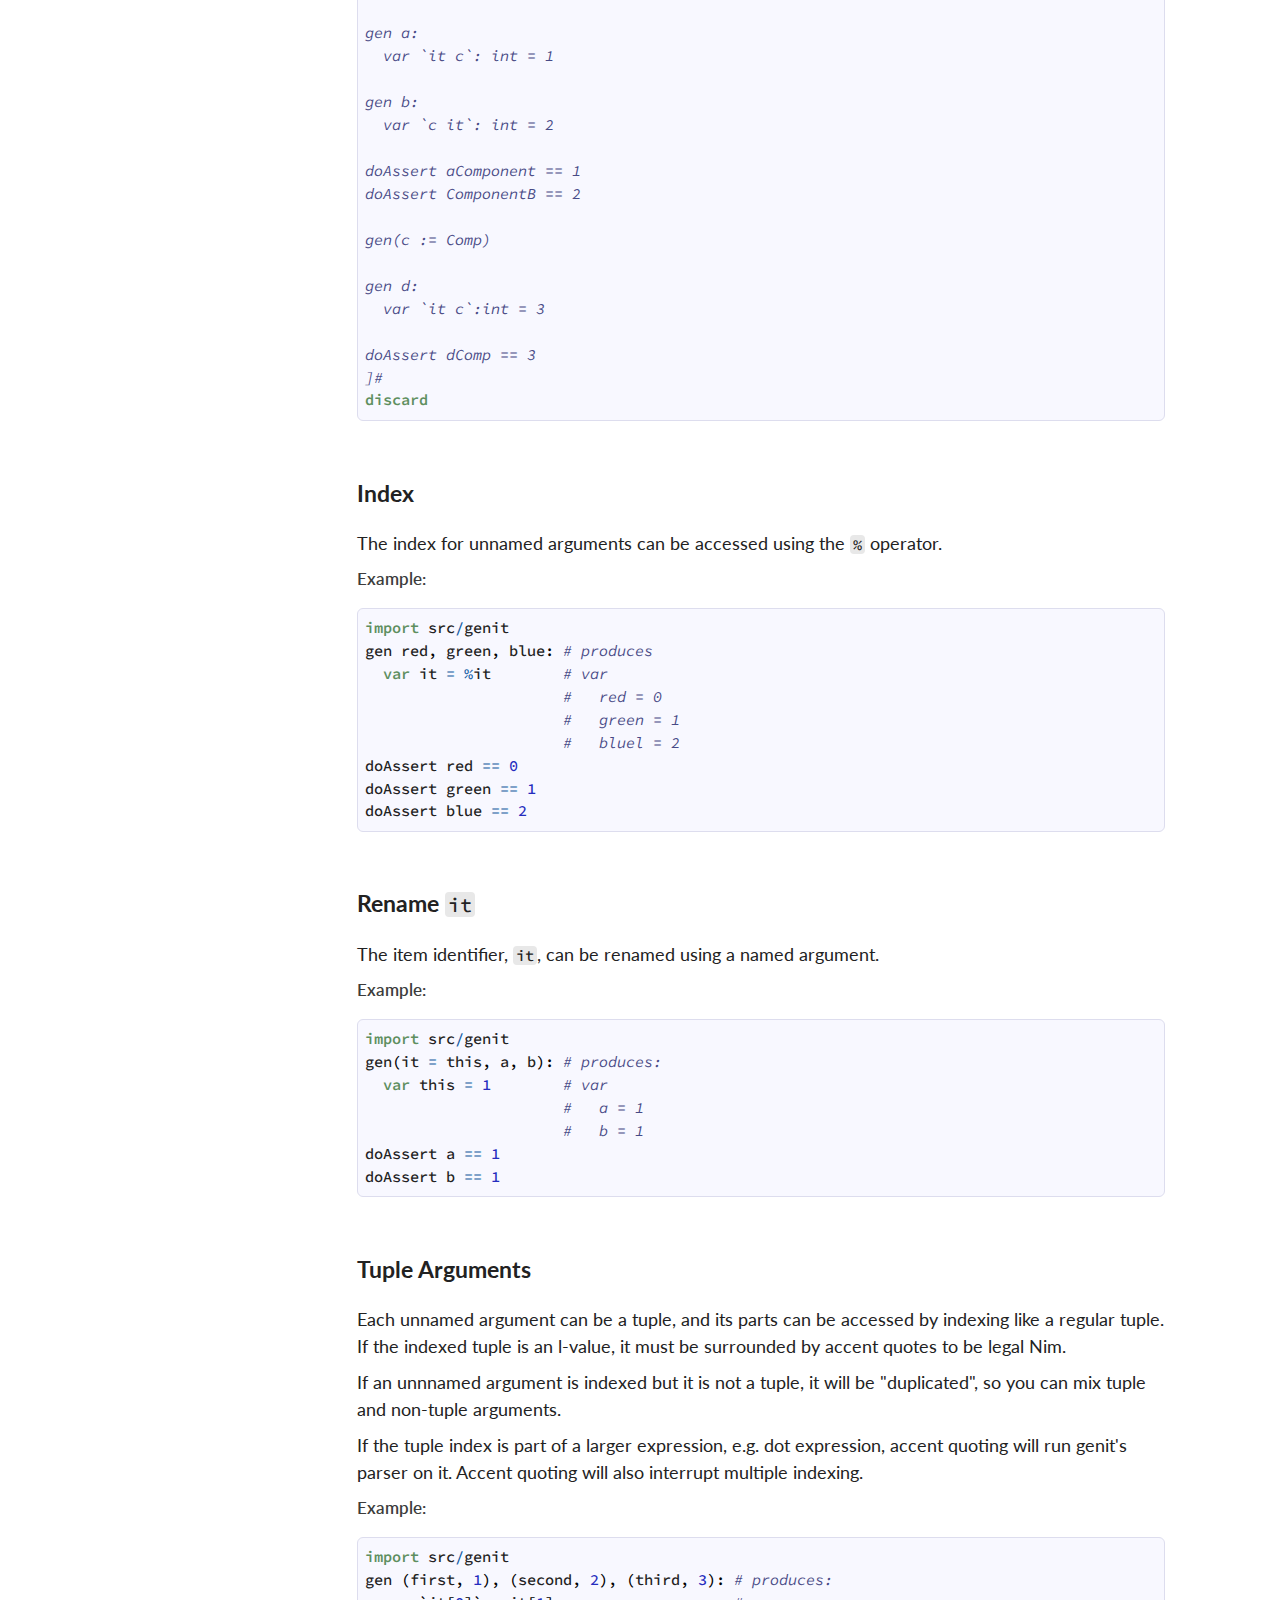
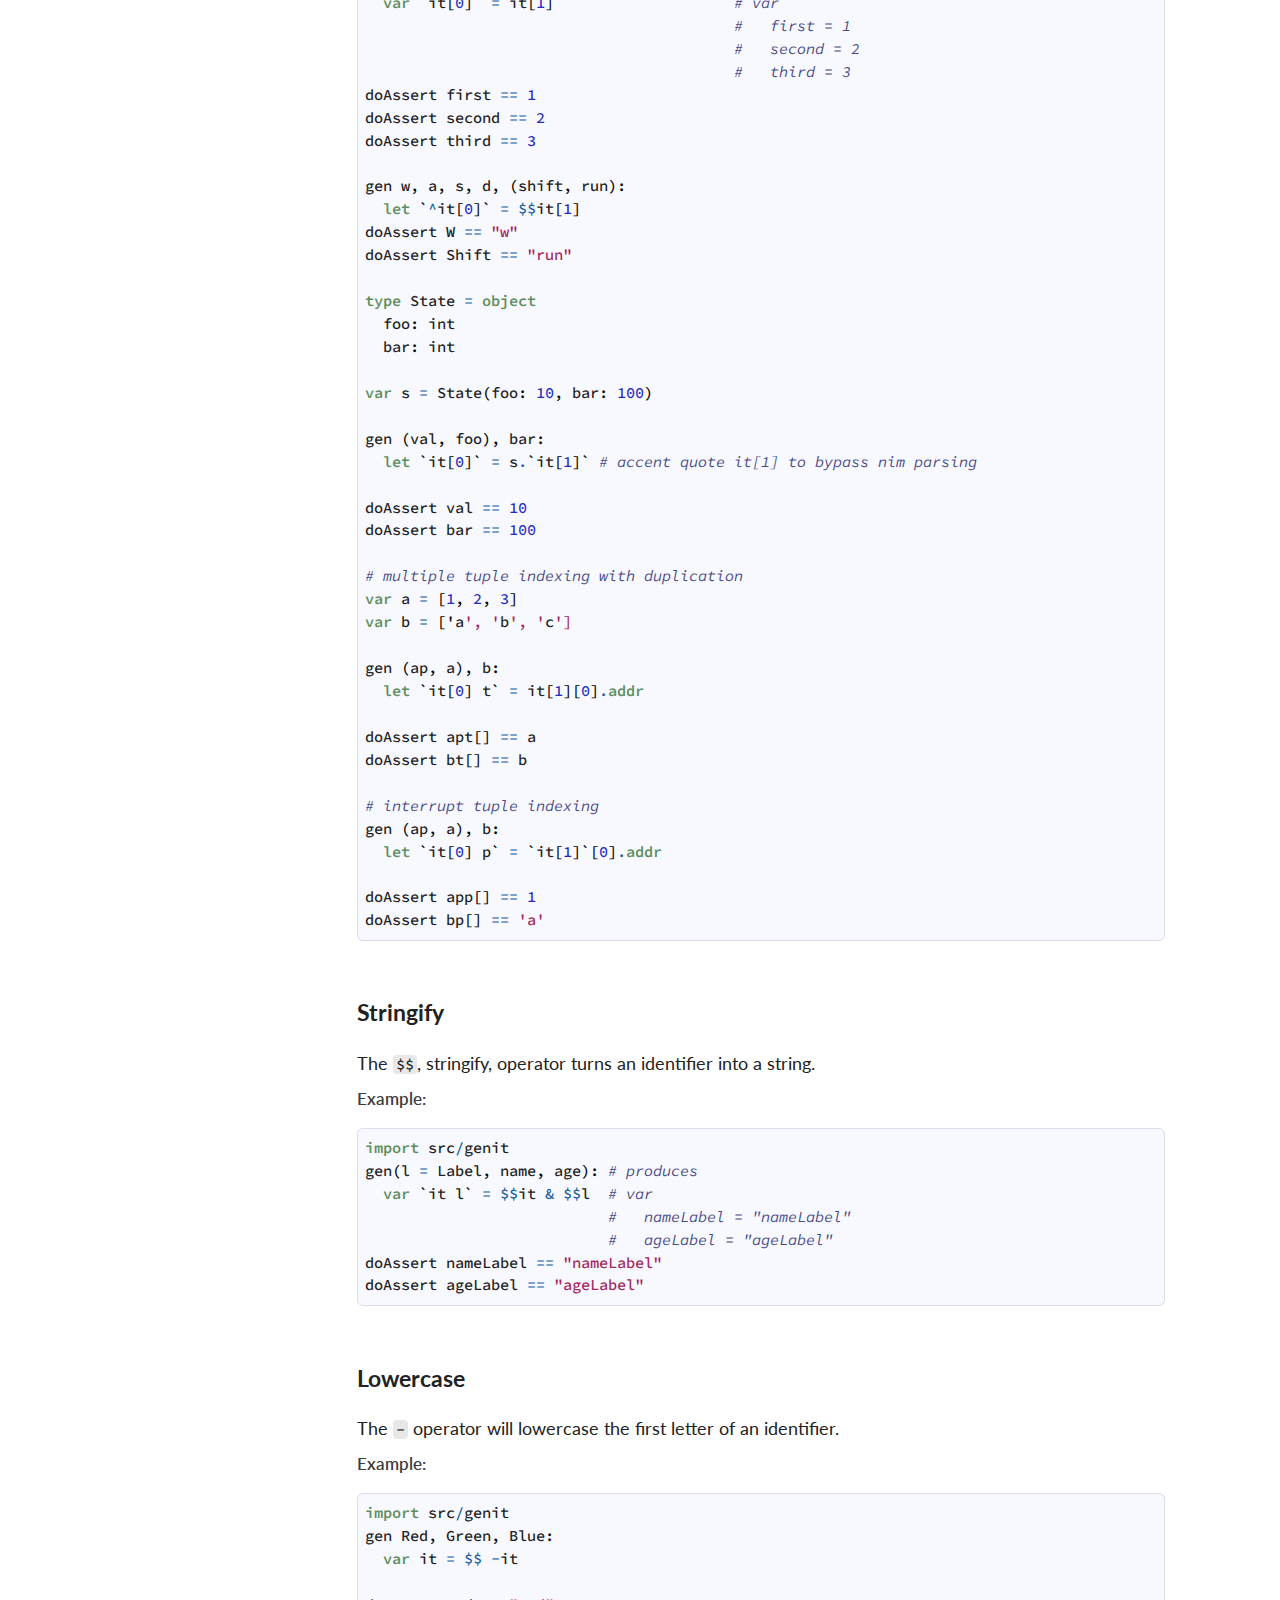
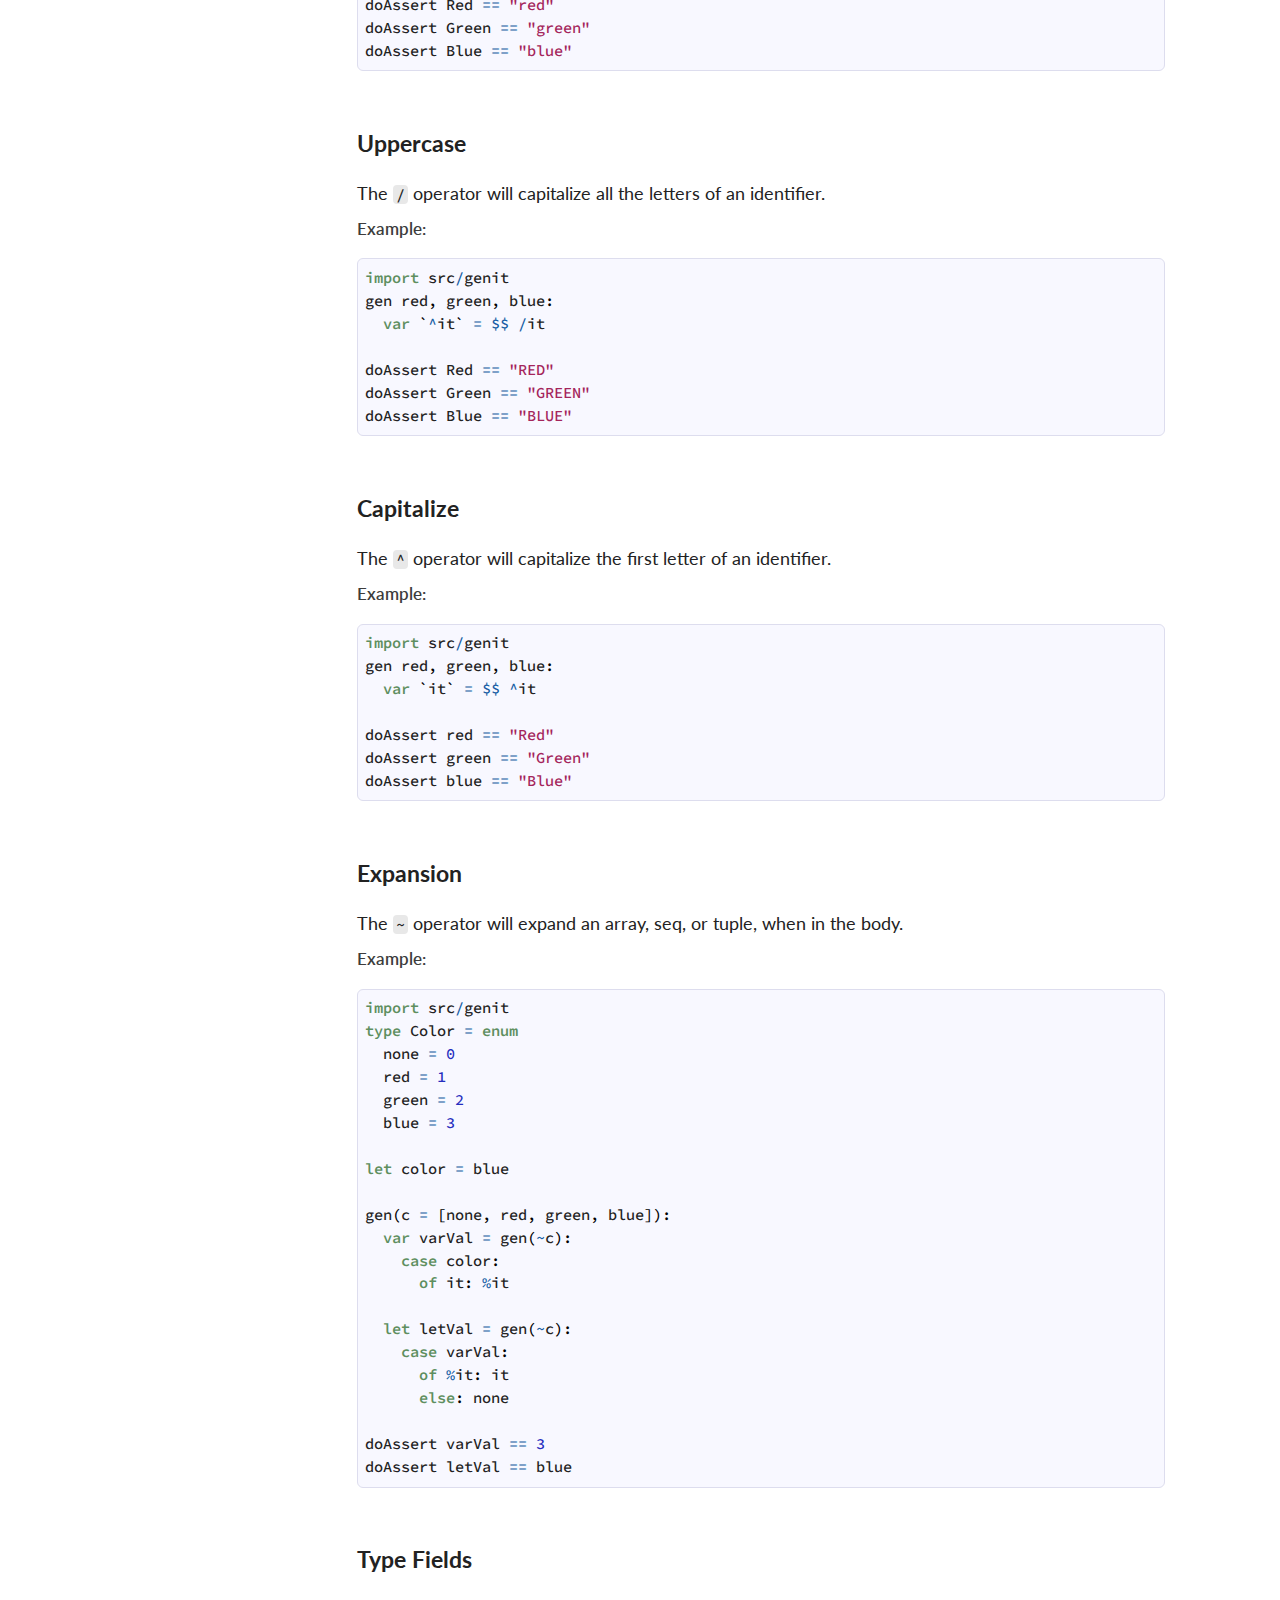
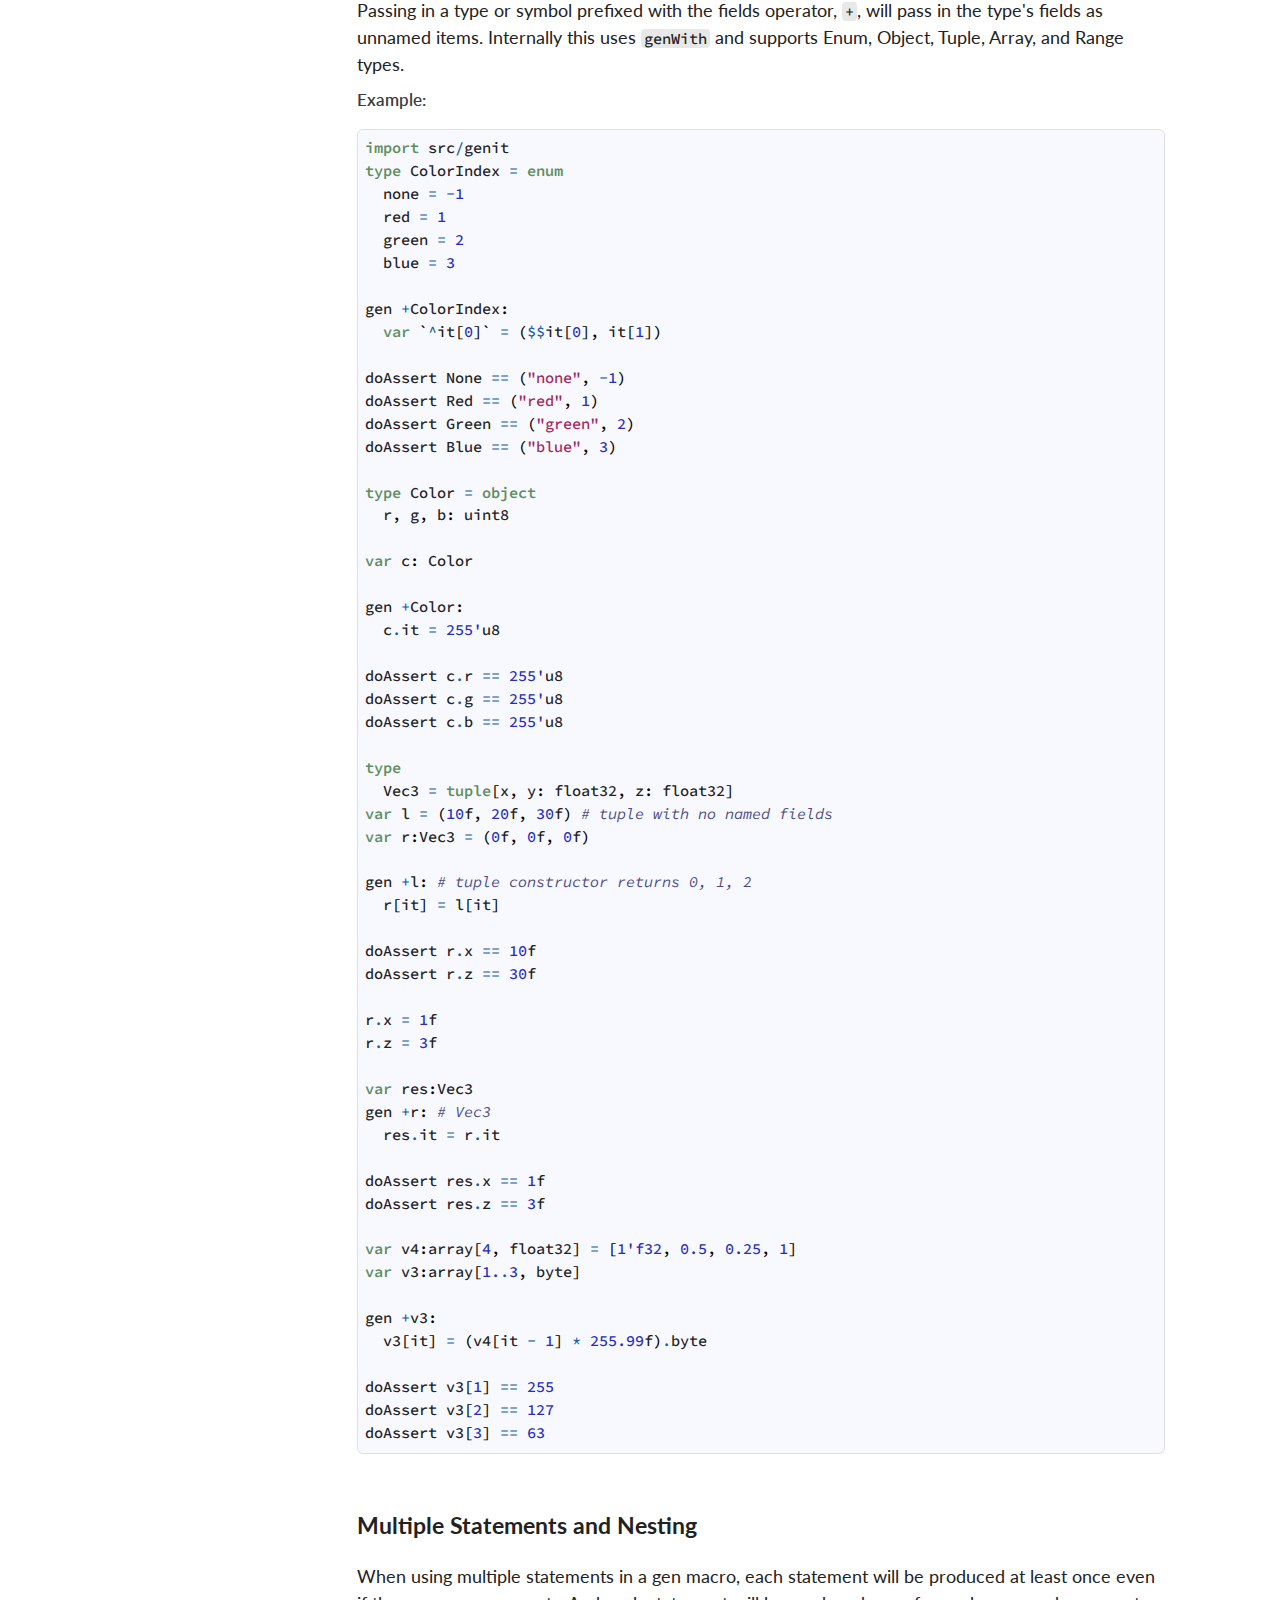
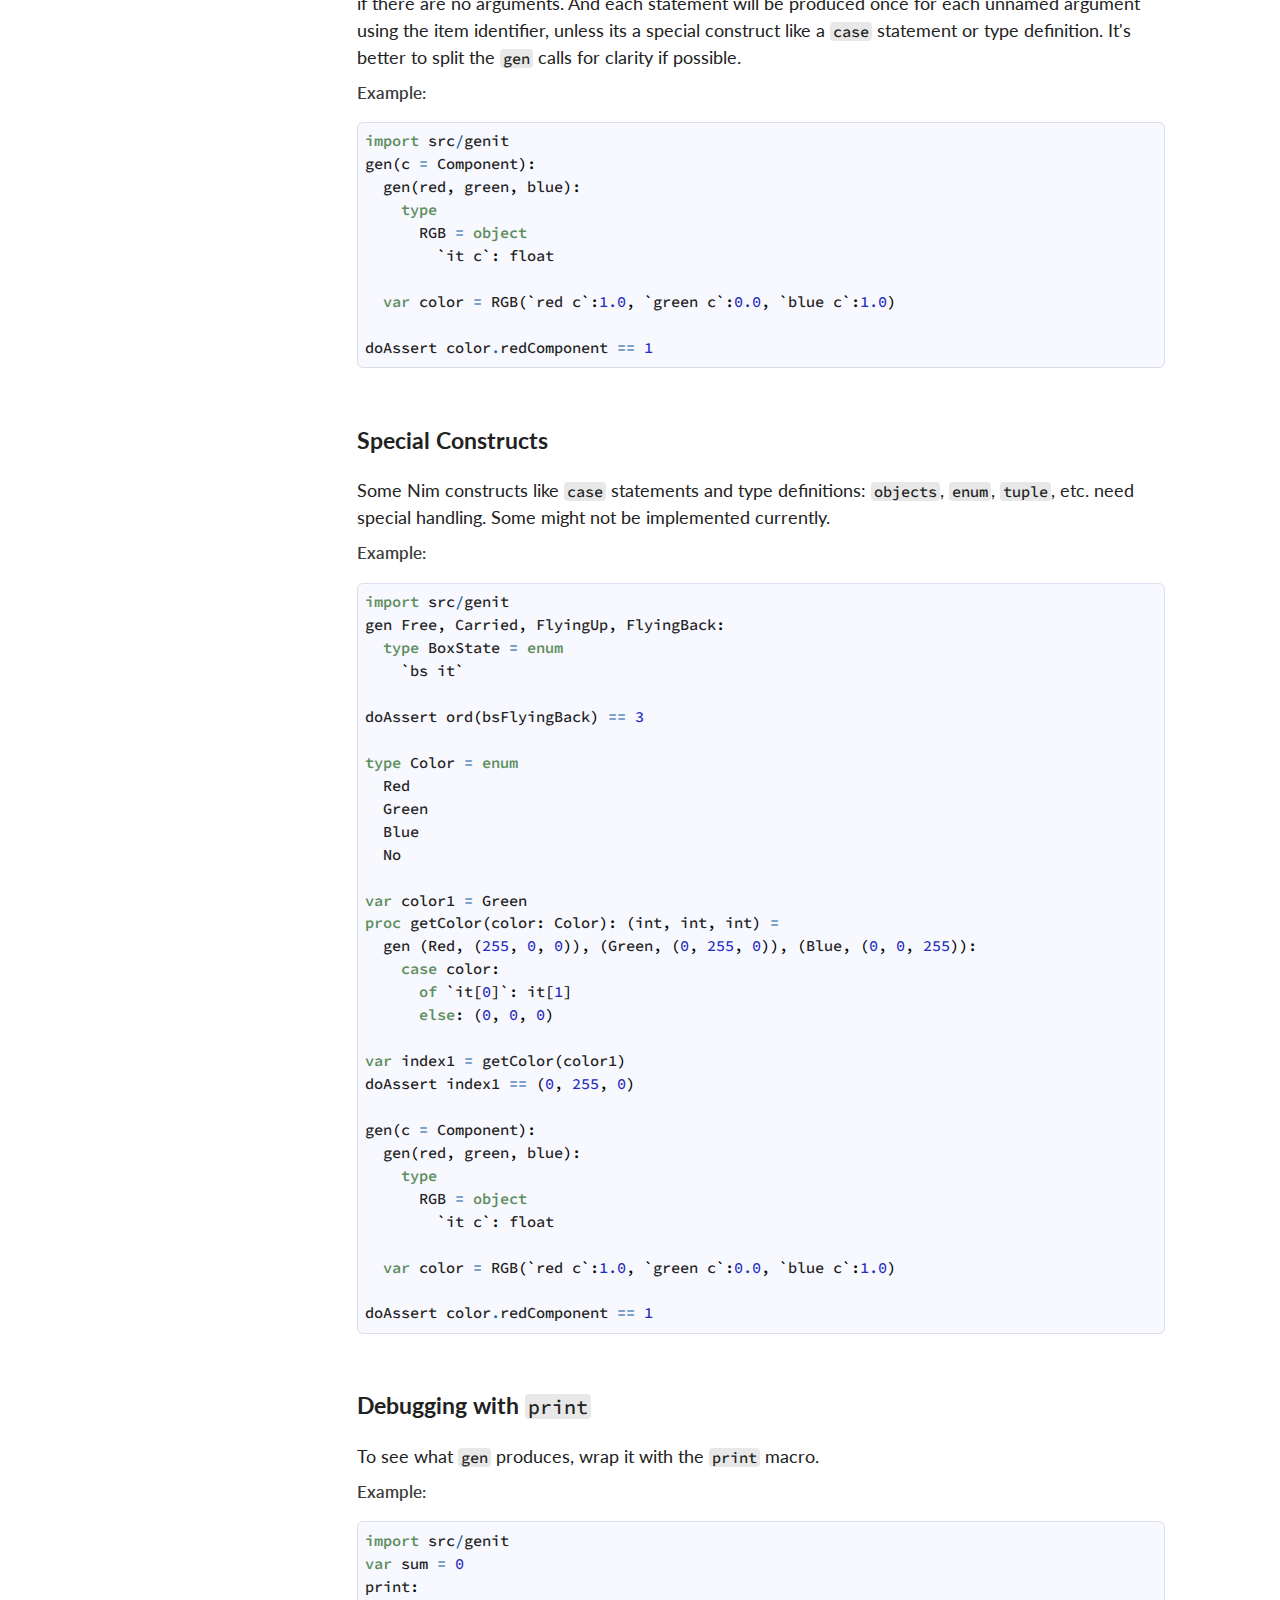
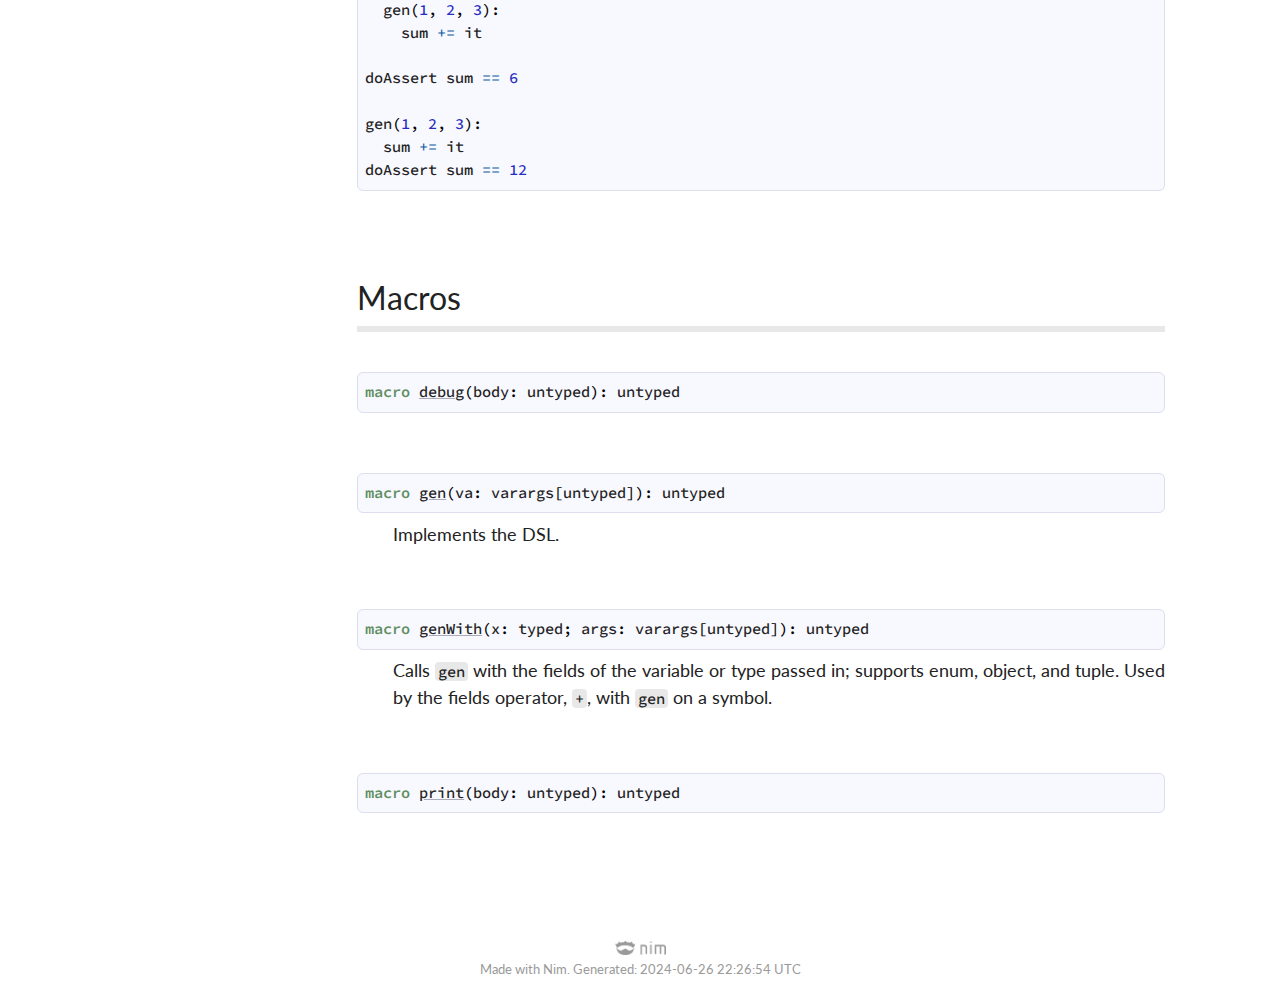
==== commit 856112c9: "0.16.0 updated accQuoted processing" ====
--- a/genit/index.html
+++ b/genit/index.html
@@ -1,61 +1,53 @@
 <?xml version="1.0" encoding="utf-8" ?>
-<!DOCTYPE html PUBLIC "-//W3C//DTD XHTML 1.0 Transitional//EN"
-  "http://www.w3.org/TR/xhtml1/DTD/xhtml1-transitional.dtd">
+<!DOCTYPE html PUBLIC "-//W3C//DTD XHTML 1.0 Transitional//EN" "https://www.w3.org/TR/xhtml1/DTD/xhtml1-transitional.dtd">
 <!--  This file is generated by Nim. -->
-<html xmlns="http://www.w3.org/1999/xhtml" xml:lang="en" lang="en">
+<html xmlns="https://www.w3.org/1999/xhtml" xml:lang="en" lang="en" data-theme="auto">
 <head>
 <meta http-equiv="Content-Type" content="text/html; charset=utf-8" />
-
 <meta name="viewport" content="width=device-width, initial-scale=1.0">
+<title>src/genit</title>
 
 <!-- Favicon -->
 <link rel="shortcut icon" href="[data-uri]"/>
 <link rel="icon" type="image/png" sizes="32x32" href="[data-uri]">
 
-<!-- Google fonts -->
-<link href='https://fonts.googleapis.com/css?family=Lato:400,600,900' rel='stylesheet' type='text/css'/>
-<link href='https://fonts.googleapis.com/css?family=Source+Code+Pro:400,500,600' rel='stylesheet' type='text/css'/>
-
 <!-- CSS -->
-<title>src/genit</title>
-<link rel="stylesheet" type="text/css" href="nimdoc.out.css">
-
-<script type="text/javascript" src="dochack.js"></script>
-
+<link rel="stylesheet" type="text/css" href="nimdoc.out.css?v=2.1.1">
+
+<!-- JS -->
+<script type="text/javascript" src="dochack.js?v=2.1.1"></script>
 </head>
 <body>
-<div class="document" id="documentId">
-  <div class="container">
-    <h1 class="title">src/genit</h1>
-    <div class="row">
+  <div class="document" id="documentId">
+    <div class="container">
+      <h1 class="title">src/genit</h1>
+      <div class="row">
   <div class="three columns">
-  <div class="theme-switch-wrapper">
-    <label class="theme-switch" for="checkbox">
-      <input type="checkbox" id="checkbox" />
-      <div class="slider round"></div>
-    </label>
-    &nbsp;&nbsp;&nbsp; <em>Dark Mode</em>
-  </div>
-  <div id="global-links">
-    <ul class="simple">
-    <li>
-      <a href="theindex.html">Index</a>
-    </li>
-    </ul>
-  </div>
-  <div id="searchInputDiv">
-    Search: <input type="text" id="searchInput"
-      onkeyup="search()" />
-  </div>
-  <div>
-    Group by:
-    <select onchange="groupBy(this.value)">
-      <option value="section">Section</option>
-      <option value="type">Type</option>
-    </select>
-  </div>
-  <ul class="simple simple-toc" id="toc-list">
-<li><a class="reference" id="rules_toc" href="#rules">Rules</a></li>
+    <div class="theme-select-wrapper">
+      <label for="theme-select">Theme:&nbsp;</label>
+      <select id="theme-select" onchange="setTheme(this.value)">
+        <option value="auto">🌗 Match OS</option>
+        <option value="dark">🌑 Dark</option>
+        <option value="light">🌕 Light</option>
+      </select>
+    </div>
+    <div id="global-links">
+      <ul class="simple">
+        <li><a id="indexLink" href="theindex.html">Index</a></li>
+      </ul>
+    </div>
+    <div id="searchInputDiv">
+      Search: <input type="search" id="searchInput" oninput="search()"/>
+    </div>
+    <div>
+      Group by:
+      <select onchange="groupBy(this.value)">
+        <option value="section">Section</option>
+        <option value="type">Type</option>
+      </select>
+    </div>
+    <ul class="simple simple-toc" id="toc-list">
+  <li><a class="reference" id="rules_toc" href="#rules">Rules</a></li>
 <ul class="simple"><li><a class="reference" id="rules-named-arguments_toc" href="#rules-named-arguments">Named Arguments</a></li>
 <li><a class="reference" id="rules-unnamed-arguments_toc" href="#rules-unnamed-arguments">Unnamed Arguments</a></li>
 <li><a class="reference" id="rules-global-named-arguments_toc" href="#rules-global-named-arguments">Global Named Arguments</a></li>
@@ -72,47 +64,46 @@
 <li><a class="reference" id="rules-special-constructs_toc" href="#rules-special-constructs">Special Constructs</a></li>
 <li><a class="reference" id="rules-debugging-with-print_toc" href="#rules-debugging-with-print">Debugging with <tt class="docutils literal"><span class="pre">print</span></tt></a></li>
 </ul><li>
-  <a class="reference reference-toplevel" href="#17" id="67">Macros</a>
-  <ul class="simple simple-toc-section">
+  <details open>
+    <summary><a class="reference reference-toplevel" href="#17" id="67">Macros</a></summary>
+    <ul class="simple simple-toc-section">
       <ul class="simple nested-toc-section">debug
-      <li><a class="reference" href="#debug.m%2Cuntyped"
-    title="debug(body: untyped): untyped">debug(body: untyped): untyped</a></li>
-
-  </ul>
-  <ul class="simple nested-toc-section">gen
-      <li><a class="reference" href="#gen.m%2Cvarargs%5Buntyped%5D"
-    title="gen(va: varargs[untyped]): untyped">gen(va: varargs[untyped]): untyped</a></li>
-
-  </ul>
-  <ul class="simple nested-toc-section">genWith
-      <li><a class="reference" href="#genWith.m%2Ctyped%2Cvarargs%5Buntyped%5D"
-    title="genWith(x: typed; args: varargs[untyped]): untyped">genWith(x: typed; args: varargs[untyped]): untyped</a></li>
-
-  </ul>
-  <ul class="simple nested-toc-section">print
-      <li><a class="reference" href="#print.m%2Cuntyped"
-    title="print(body: untyped): untyped">print(body: untyped): untyped</a></li>
-
-  </ul>
-
-  </ul>
+  <li><a class="reference" href="#debug.m%2Cuntyped" title="debug(body: untyped): untyped">debug(body: untyped): untyped</a></li>
+
+</ul>
+<ul class="simple nested-toc-section">gen
+  <li><a class="reference" href="#gen.m%2Cvarargs%5Buntyped%5D" title="gen(va: varargs[untyped]): untyped">gen(va: varargs[untyped]): untyped</a></li>
+
+</ul>
+<ul class="simple nested-toc-section">genWith
+  <li><a class="reference" href="#genWith.m%2Ctyped%2Cvarargs%5Buntyped%5D" title="genWith(x: typed; args: varargs[untyped]): untyped">genWith(x: typed; args: varargs[untyped]): untyped</a></li>
+
+</ul>
+<ul class="simple nested-toc-section">print
+  <li><a class="reference" href="#print.m%2Cuntyped" title="print(body: untyped): untyped">print(body: untyped): untyped</a></li>
+
+</ul>
+
+    </ul>
+  </details>
 </li>
 
 </ul>
 
   </div>
-  
   <div class="nine columns" id="content">
-  <div id="tocRoot"></div>
-  
-  <p class="module-desc"><table class="docinfo" frame="void" rules="none"><col class="docinfo-name" /><col class="docinfo-content" /><tbody valign="top"><tr><th class="docinfo-name">Author:</th><td>Don-Duong Quach</td></tr>
+    
+    <div id="tocRoot"></div>
+    
+    <p class="module-desc"><table class="docinfo" frame="void" rules="none"><col class="docinfo-name" /><col class="docinfo-content" /><tbody valign="top"><tr><th class="docinfo-name">Author:</th><td>Don-Duong Quach</td></tr>
 <tr><th class="docinfo-name">License:</th><td>MIT</td></tr>
-<tr><th class="docinfo-name">Version:</th><td>0.15.0</td></tr>
+<tr><th class="docinfo-name">Version:</th><td>0.16.0</td></tr>
 </tbody></table><p><a class="reference external" href="https://github.com/geekrelief/genit/">Source</a></p>
 <p>This module has a macro <tt class="docutils literal"><span class="pre">gen</span></tt> which implements a small DSL for inline code generation. <tt class="docutils literal"><span class="pre">gen</span></tt> acts like an anonymous, dirty, template/macro for generating lots of similar repetitive code.</p>
 <p>Arguments are subsituted into a body of code using the following rules.</p>
 
-<h1><a class="toc-backref" id="rules" href="#rules">Rules</a></h1>
+<h1><a class="toc-backref" id="rules" href="#rules">Rules</a></h1><p>genit processes <tt class="docutils literal"><span class="pre"><span class="Identifier">nnkAccQuoted</span></span></tt> NimNodes, i.e. indentifiers surrounded by backticks, to generate substitutions into blocks of code. If the resulting accQuoted identifier is valid without backticks, then the backticks are removed. The accQuoted identifiers are also flattened if they're nested.</p>
+
 <h2><a class="toc-backref" id="rules-named-arguments" href="#rules-named-arguments">Named Arguments</a></h2><p>Named arguments are local to the gen call and substituted into the body.</p>
 
 <p><strong class="examples_text">Example:</strong></p>
@@ -213,7 +204,7 @@
 
 <span class="Comment"># multiple tuple indexing with duplication</span>
 <span class="Keyword">var</span> <span class="Identifier">a</span> <span class="Operator">=</span> <span class="Punctuation">[</span><span class="DecNumber">1</span><span class="Punctuation">,</span> <span class="DecNumber">2</span><span class="Punctuation">,</span> <span class="DecNumber">3</span><span class="Punctuation">]</span>
-<span class="Keyword">var</span> <span class="Identifier">b</span> <span class="Operator">=</span> <span class="Punctuation">[</span><span class="CharLit">'a'</span><span class="Punctuation">,</span> <span class="CharLit">'b'</span><span class="Punctuation">,</span> <span class="CharLit">'c'</span><span class="Punctuation">]</span>
+<span class="Keyword">var</span> <span class="Identifier">b</span> <span class="Operator">=</span> <span class="Punctuation">[</span><span class="Punctuation">'</span><span class="Identifier">a</span><span class="CharLit">', '</span><span class="Identifier">b</span><span class="CharLit">', '</span><span class="Identifier">c</span><span class="CharLit">']</span>
 
 <span class="Identifier">gen</span> <span class="Punctuation">(</span><span class="Identifier">ap</span><span class="Punctuation">,</span> <span class="Identifier">a</span><span class="Punctuation">)</span><span class="Punctuation">,</span> <span class="Identifier">b</span><span class="Punctuation">:</span>
   <span class="Keyword">let</span> <span class="Punctuation">`</span><span class="Identifier">it</span><span class="Punctuation">[</span><span class="DecNumber">0</span><span class="Punctuation">]</span> <span class="Identifier">t</span><span class="Punctuation">`</span> <span class="Operator">=</span> <span class="Identifier">it</span><span class="Punctuation">[</span><span class="DecNumber">1</span><span class="Punctuation">]</span><span class="Punctuation">[</span><span class="DecNumber">0</span><span class="Punctuation">]</span><span class="Operator">.</span><span class="Keyword">addr</span>
@@ -413,72 +404,70 @@
 <span class="Identifier">gen</span><span class="Punctuation">(</span><span class="DecNumber">1</span><span class="Punctuation">,</span> <span class="DecNumber">2</span><span class="Punctuation">,</span> <span class="DecNumber">3</span><span class="Punctuation">)</span><span class="Punctuation">:</span>
   <span class="Identifier">sum</span> <span class="Operator">+=</span> <span class="Identifier">it</span>
 <span class="Identifier">doAssert</span> <span class="Identifier">sum</span> <span class="Operator">==</span> <span class="DecNumber">12</span></pre></p>
-  <div class="section" id="17">
-<h1><a class="toc-backref" href="#17">Macros</a></h1>
-<dl class="item">
-
-<div id="debug-macros-all">
-<div id="debug.m,untyped">
-<dt><pre><span class="Keyword">macro</span> <a href="#debug.m%2Cuntyped"><span class="Identifier">debug</span></a><span class="Other">(</span><span class="Identifier">body</span><span class="Other">:</span> <span class="Identifier">untyped</span><span class="Other">)</span><span class="Other">:</span> <span class="Identifier">untyped</span></pre></dt>
-<dd>
-
-
-
-</dd>
-</div>
-
-</div>
-
+    <div class="section" id="17">
+  <h1><a class="toc-backref" href="#17">Macros</a></h1>
+  <dl class="item">
+    <div id="debug-macros-all">
+  <div id="debug.m,untyped">
+  <dt><pre><span class="Keyword">macro</span> <a href="#debug.m%2Cuntyped"><span class="Identifier">debug</span></a><span class="Other">(</span><span class="Identifier">body</span><span class="Other">:</span> <span class="Identifier">untyped</span><span class="Other">)</span><span class="Other">:</span> <span class="Identifier">untyped</span></pre></dt>
+  <dd>
+    
+    
+    
+  </dd>
+</div>
+
+</div>
 <div id="gen-macros-all">
-<div id="gen.m,varargs[untyped]">
-<dt><pre><span class="Keyword">macro</span> <a href="#gen.m%2Cvarargs%5Buntyped%5D"><span class="Identifier">gen</span></a><span class="Other">(</span><span class="Identifier">va</span><span class="Other">:</span> <span class="Identifier">varargs</span><span class="Other">[</span><span class="Identifier">untyped</span><span class="Other">]</span><span class="Other">)</span><span class="Other">:</span> <span class="Identifier">untyped</span></pre></dt>
-<dd>
-
-Implements the DSL.
-
-</dd>
-</div>
-
-</div>
-
+  <div id="gen.m,varargs[untyped]">
+  <dt><pre><span class="Keyword">macro</span> <a href="#gen.m%2Cvarargs%5Buntyped%5D"><span class="Identifier">gen</span></a><span class="Other">(</span><span class="Identifier">va</span><span class="Other">:</span> <span class="Identifier">varargs</span><span class="Other">[</span><span class="Identifier">untyped</span><span class="Other">]</span><span class="Other">)</span><span class="Other">:</span> <span class="Identifier">untyped</span></pre></dt>
+  <dd>
+    
+    Implements the DSL.
+    
+  </dd>
+</div>
+
+</div>
 <div id="genWith-macros-all">
-<div id="genWith.m,typed,varargs[untyped]">
-<dt><pre><span class="Keyword">macro</span> <a href="#genWith.m%2Ctyped%2Cvarargs%5Buntyped%5D"><span class="Identifier">genWith</span></a><span class="Other">(</span><span class="Identifier">x</span><span class="Other">:</span> <span class="Identifier">typed</span><span class="Other">;</span> <span class="Identifier">args</span><span class="Other">:</span> <span class="Identifier">varargs</span><span class="Other">[</span><span class="Identifier">untyped</span><span class="Other">]</span><span class="Other">)</span><span class="Other">:</span> <span class="Identifier">untyped</span></pre></dt>
-<dd>
-
-Calls <tt class="docutils literal"><span class="pre">gen</span></tt> with the fields of the variable or type passed in; supports enum, object, and tuple. Used by the fields operator, <tt class="docutils literal"><span class="pre">+</span></tt>, with <tt class="docutils literal"><span class="pre">gen</span></tt> on a symbol.
-
-</dd>
-</div>
-
-</div>
-
+  <div id="genWith.m,typed,varargs[untyped]">
+  <dt><pre><span class="Keyword">macro</span> <a href="#genWith.m%2Ctyped%2Cvarargs%5Buntyped%5D"><span class="Identifier">genWith</span></a><span class="Other">(</span><span class="Identifier">x</span><span class="Other">:</span> <span class="Identifier">typed</span><span class="Other">;</span> <span class="Identifier">args</span><span class="Other">:</span> <span class="Identifier">varargs</span><span class="Other">[</span><span class="Identifier">untyped</span><span class="Other">]</span><span class="Other">)</span><span class="Other">:</span> <span class="Identifier">untyped</span></pre></dt>
+  <dd>
+    
+    Calls <tt class="docutils literal"><span class="pre">gen</span></tt> with the fields of the variable or type passed in; supports enum, object, and tuple. Used by the fields operator, <tt class="docutils literal"><span class="pre">+</span></tt>, with <tt class="docutils literal"><span class="pre">gen</span></tt> on a symbol.
+    
+  </dd>
+</div>
+
+</div>
 <div id="print-macros-all">
-<div id="print.m,untyped">
-<dt><pre><span class="Keyword">macro</span> <a href="#print.m%2Cuntyped"><span class="Identifier">print</span></a><span class="Other">(</span><span class="Identifier">body</span><span class="Other">:</span> <span class="Identifier">untyped</span><span class="Other">)</span><span class="Other">:</span> <span class="Identifier">untyped</span></pre></dt>
-<dd>
-
-
-
-</dd>
-</div>
-
-</div>
-
-</dl></div>
+  <div id="print.m,untyped">
+  <dt><pre><span class="Keyword">macro</span> <a href="#print.m%2Cuntyped"><span class="Identifier">print</span></a><span class="Other">(</span><span class="Identifier">body</span><span class="Other">:</span> <span class="Identifier">untyped</span><span class="Other">)</span><span class="Other">:</span> <span class="Identifier">untyped</span></pre></dt>
+  <dd>
+    
+    
+    
+  </dd>
+</div>
+
+</div>
+
+  </dl>
+</div>
 
   </div>
 </div>
 
-    <div class="row">
       <div class="twelve-columns footer">
         <span class="nim-sprite"></span>
-        <br/>
-        <small style="color: var(--hint);">Made with Nim. Generated: 2022-06-21 19:55:47 UTC</small>
+        <br>
+        <small style="color: var(--hint);">Made with Nim. Generated: 2024-06-26 22:26:54 UTC</small>
       </div>
     </div>
   </div>
-</div>
-
+  
+  <!-- Google fonts -->
+  <link href='https://fonts.googleapis.com/css?family=Lato:400,600,900' rel='stylesheet' type='text/css'/>
+  <link href='https://fonts.googleapis.com/css?family=Source+Code+Pro:400,500,600' rel='stylesheet' type='text/css'/>
 </body>
 </html>
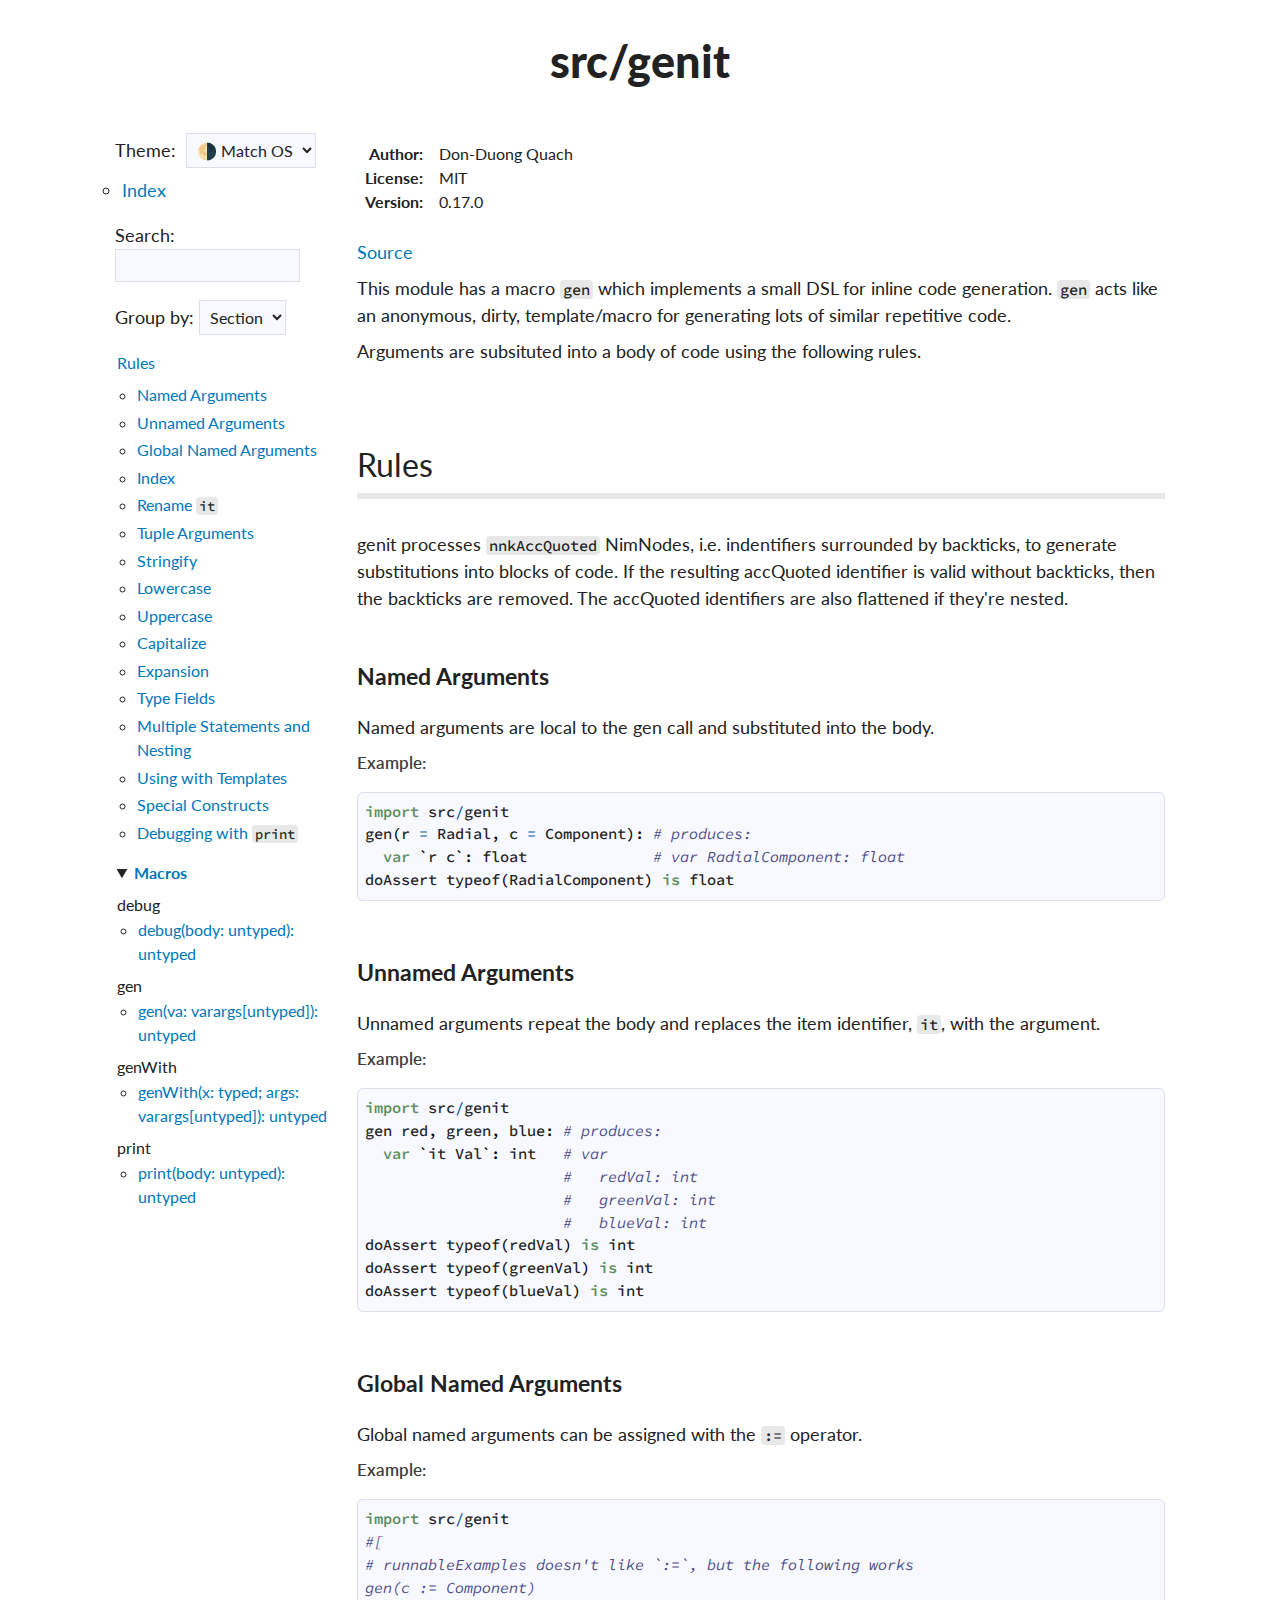
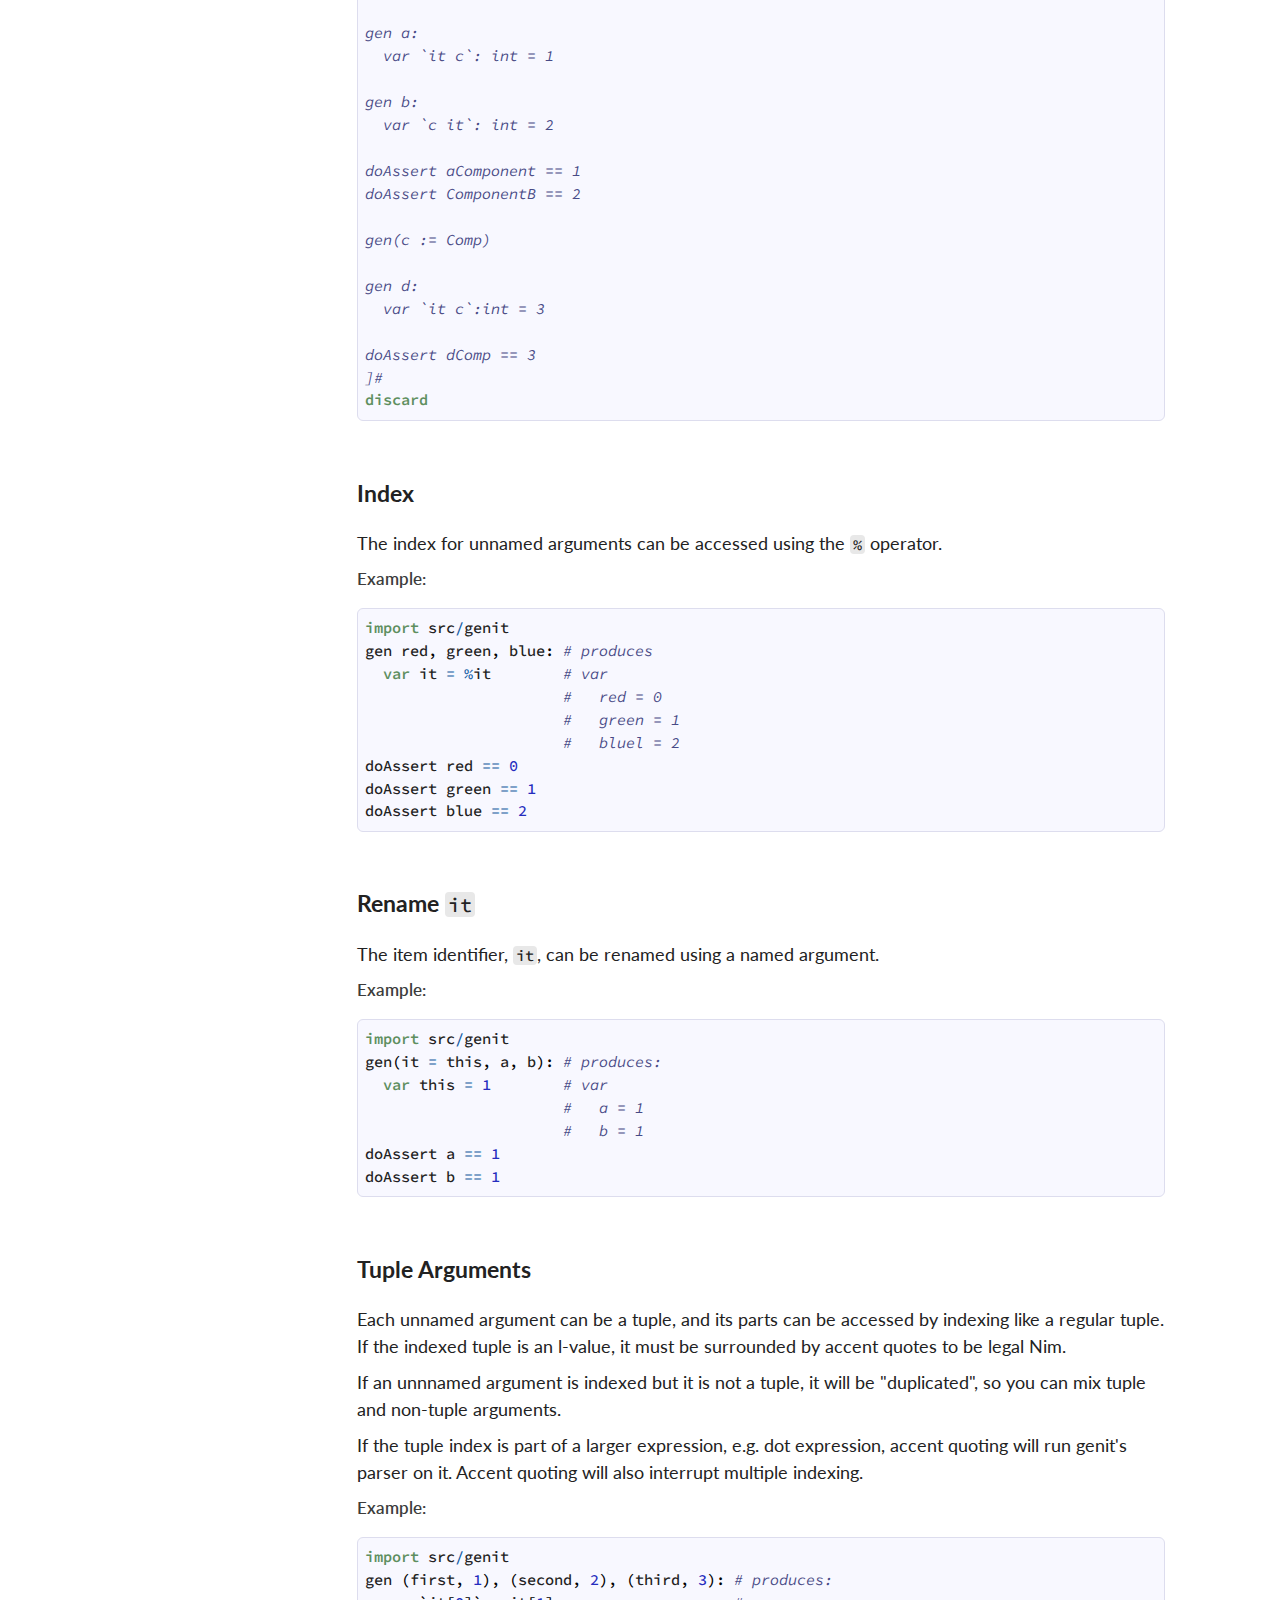
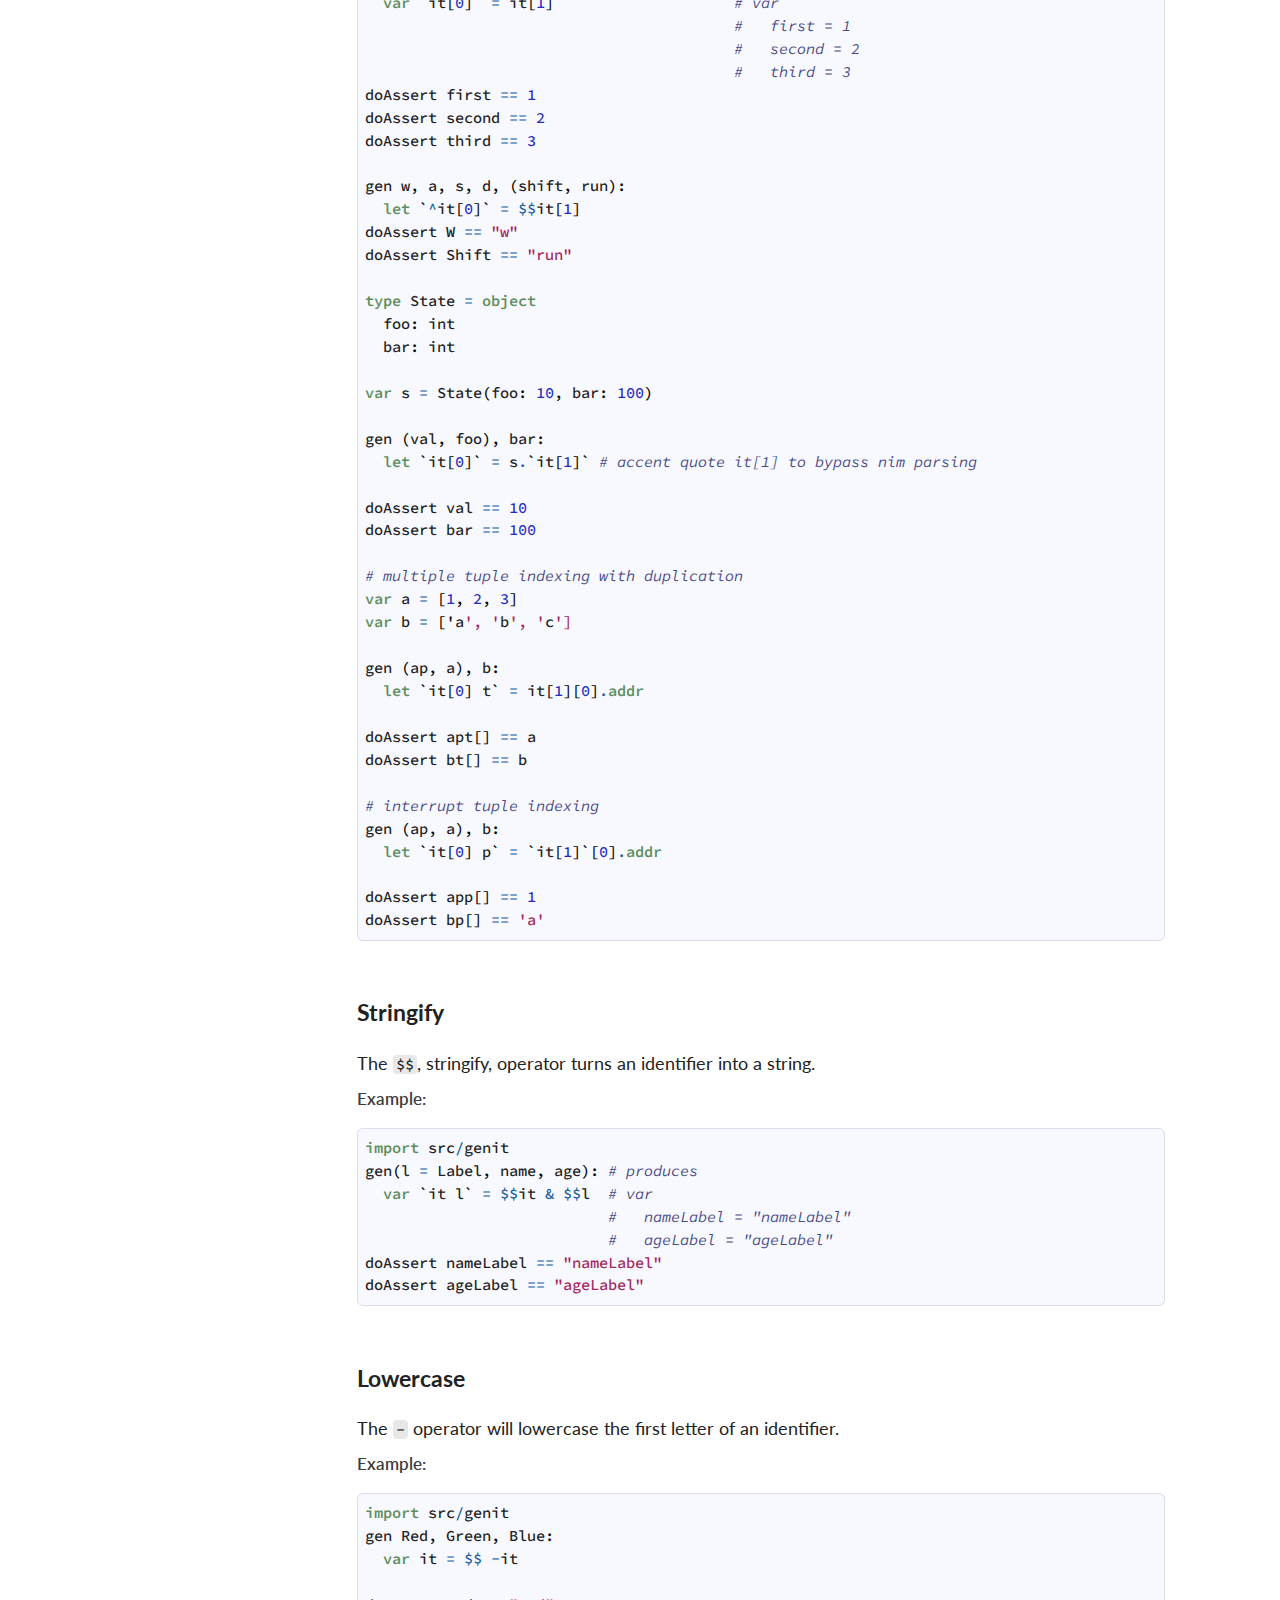
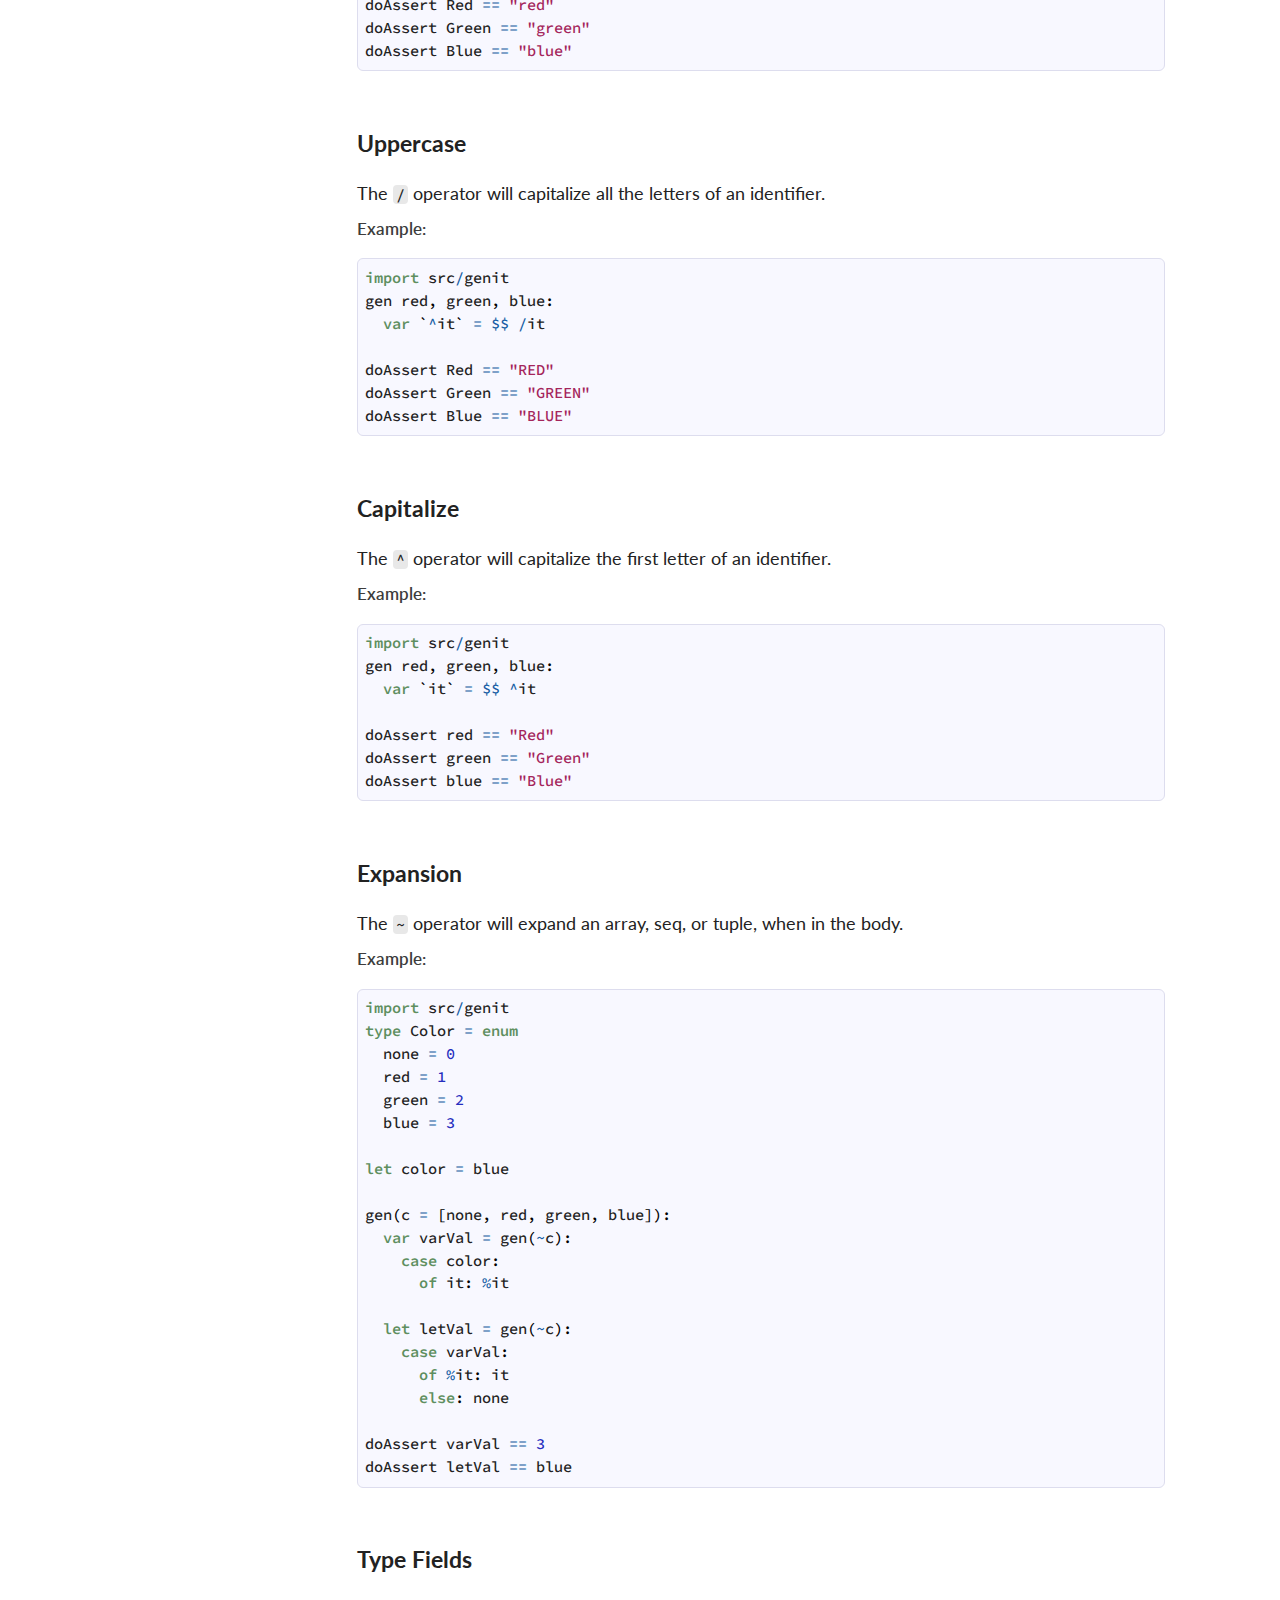
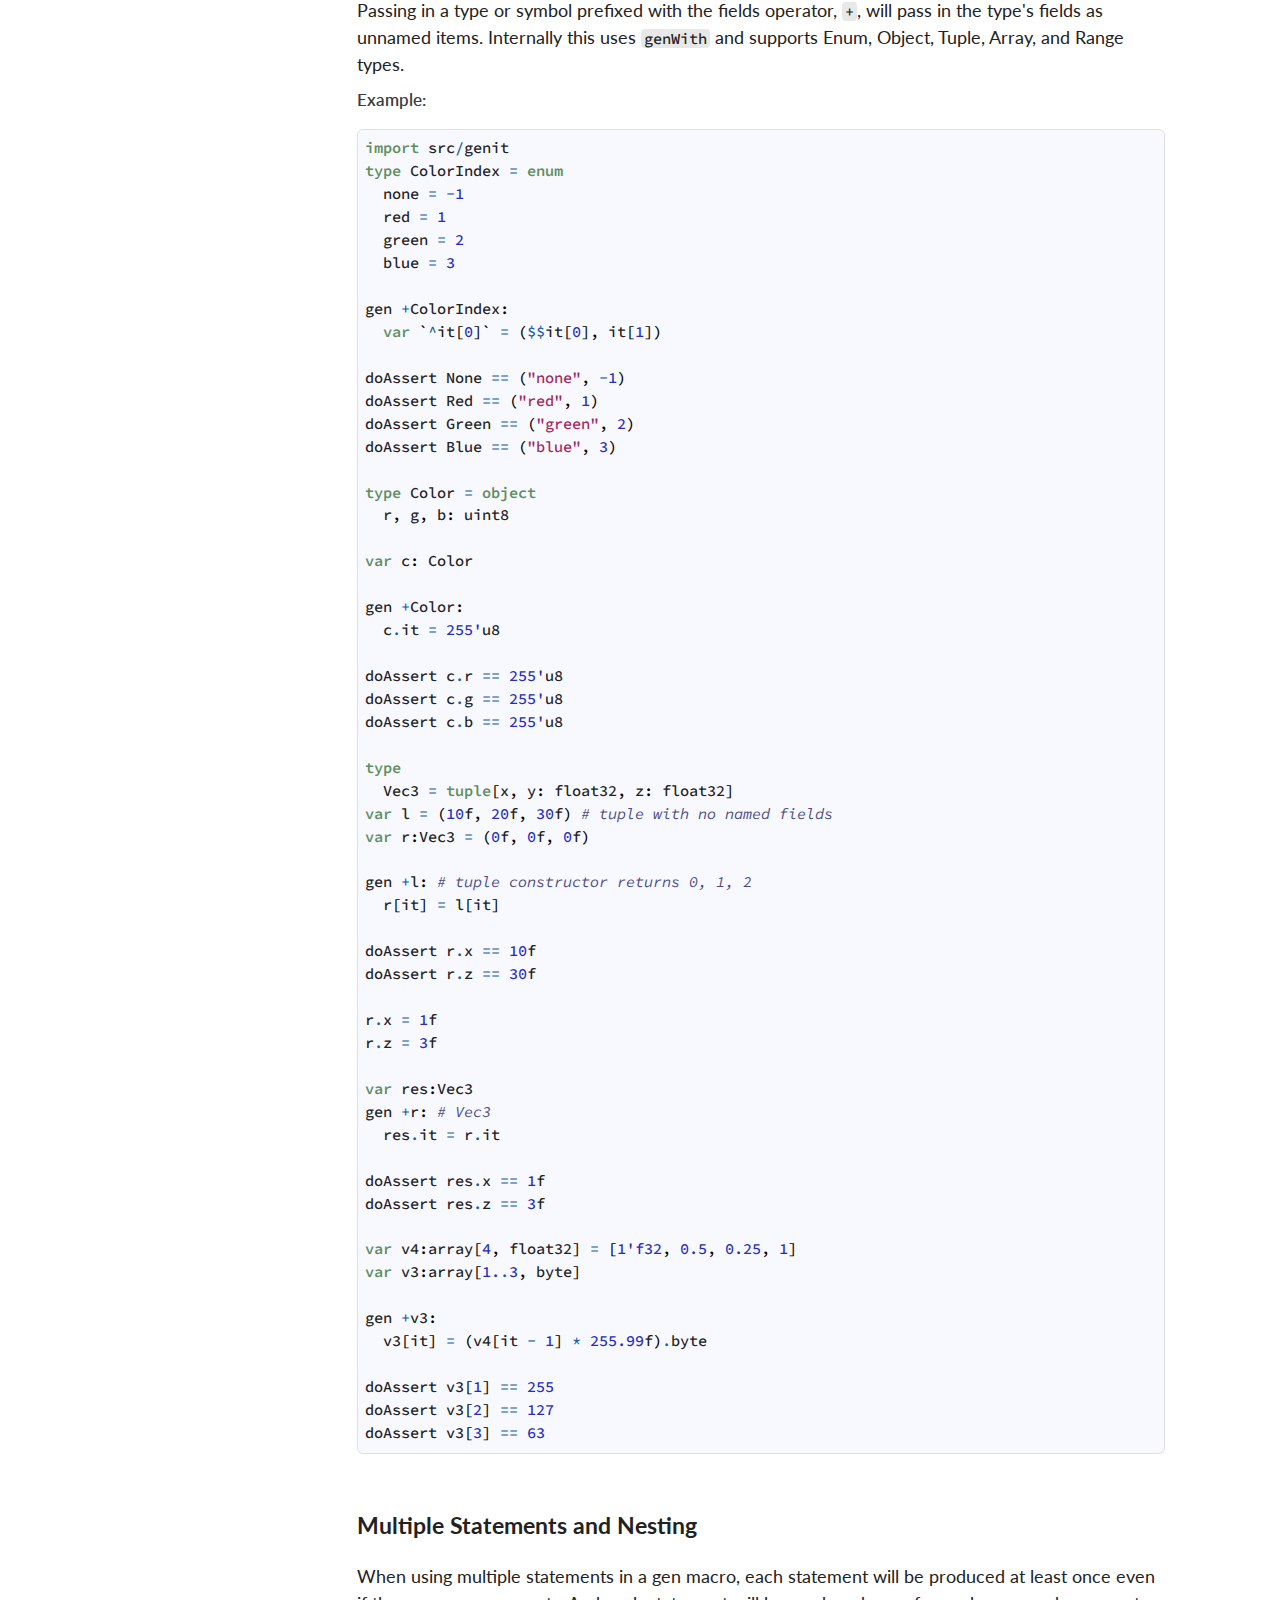
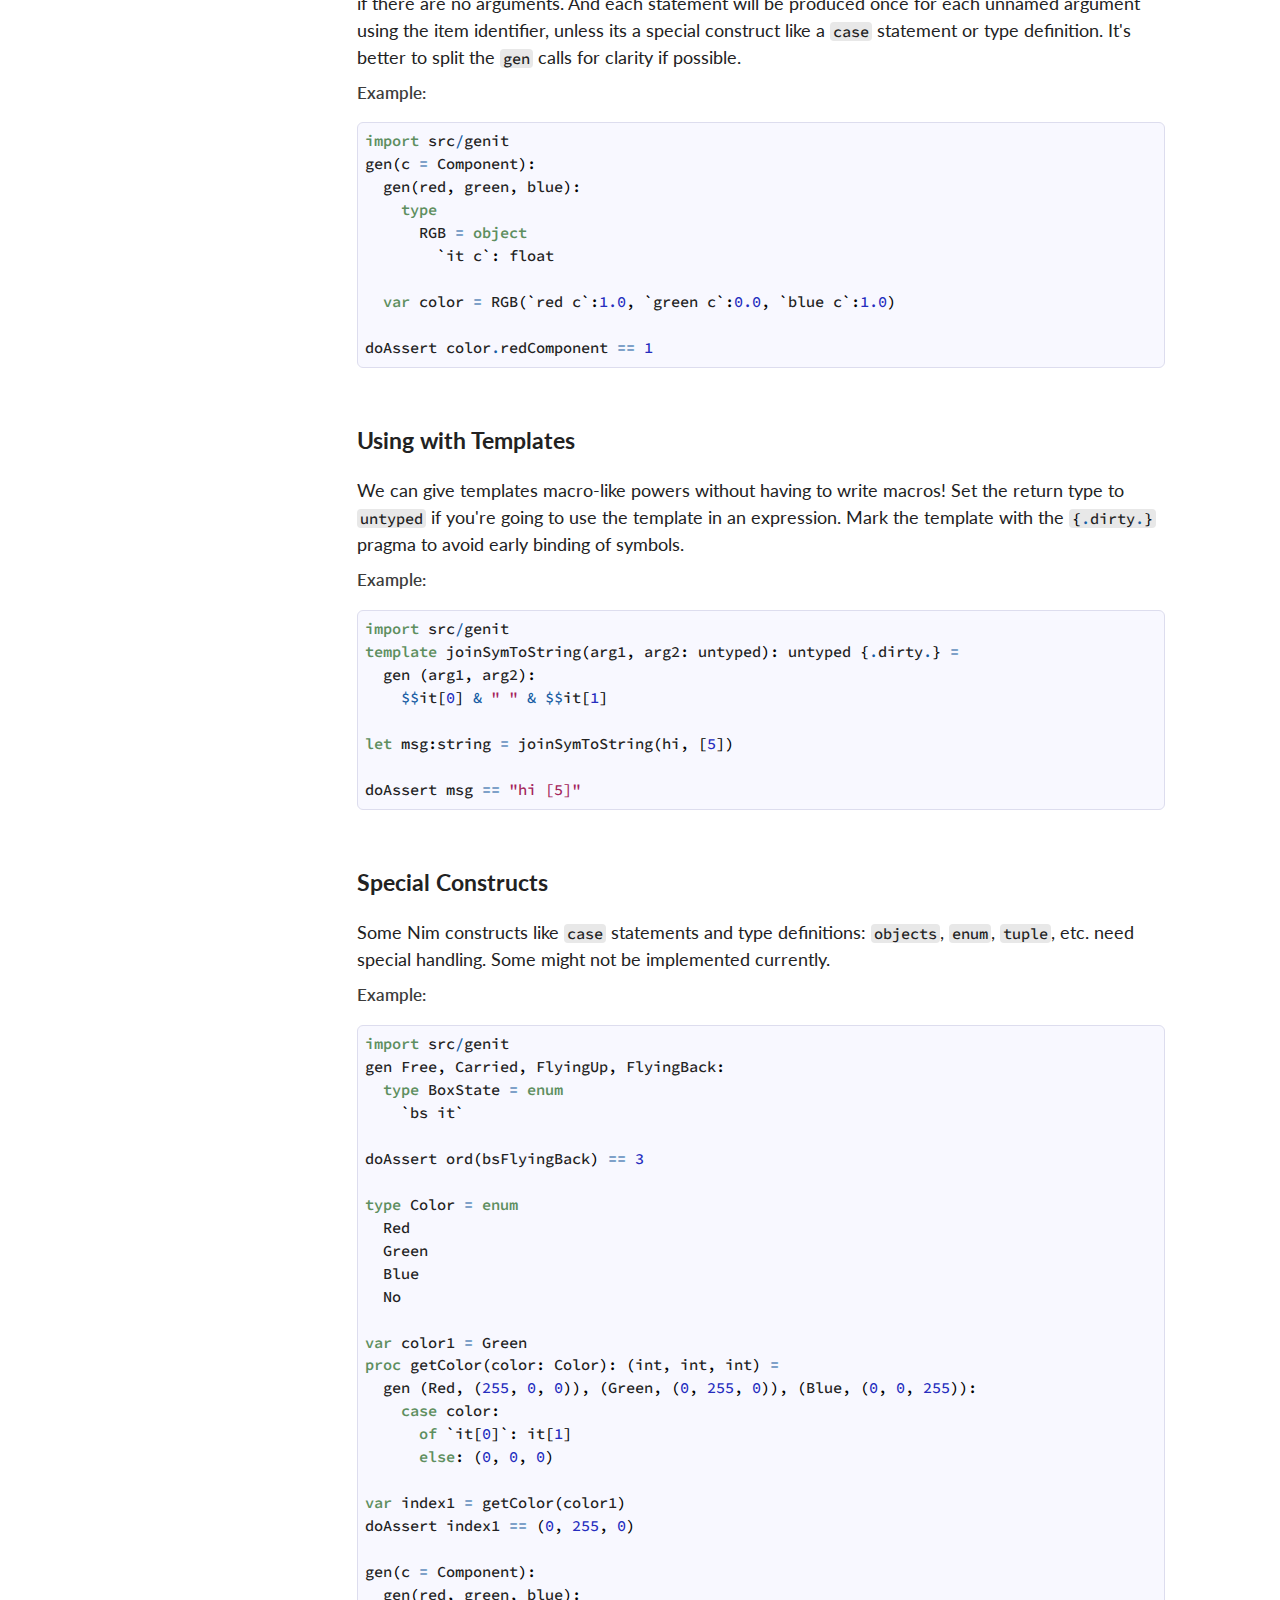
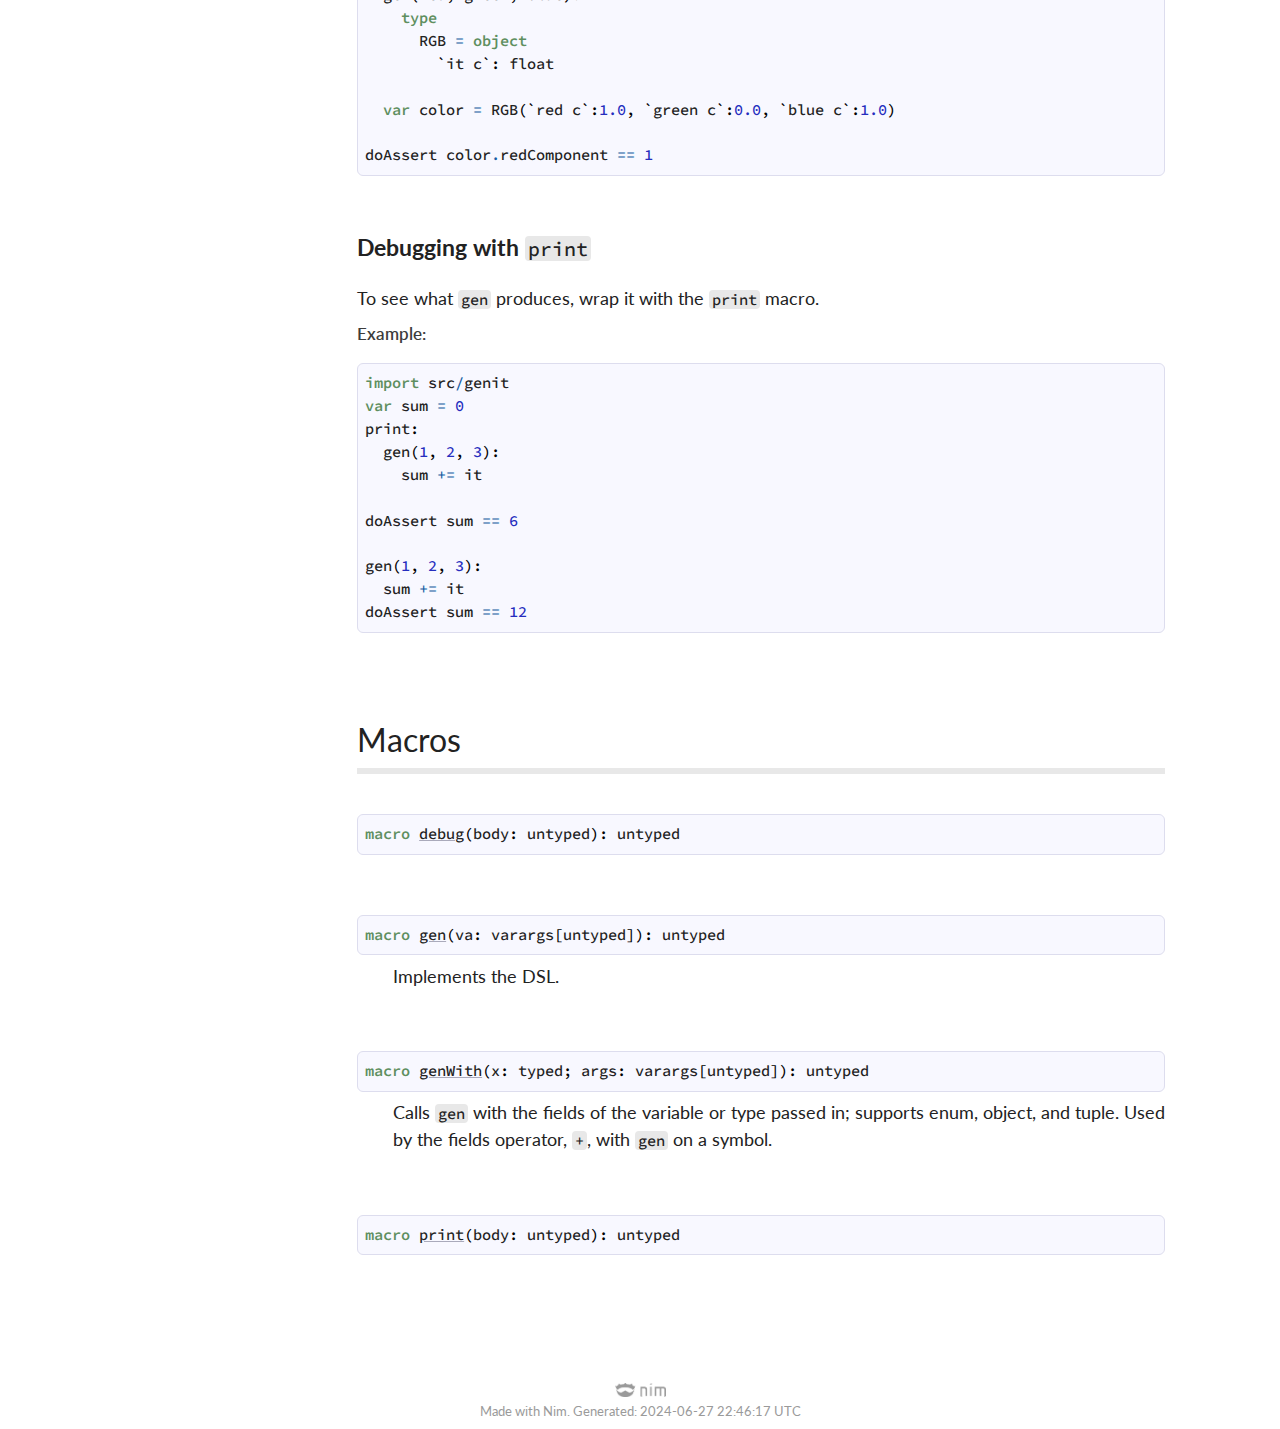
==== commit f67ba3c5: "0.17.0: template example" ====
--- a/genit/index.html
+++ b/genit/index.html
@@ -61,6 +61,7 @@
 <li><a class="reference" id="rules-expansion_toc" href="#rules-expansion">Expansion</a></li>
 <li><a class="reference" id="rules-type-fields_toc" href="#rules-type-fields">Type Fields</a></li>
 <li><a class="reference" id="rules-multiple-statements-and-nesting_toc" href="#rules-multiple-statements-and-nesting">Multiple Statements and Nesting</a></li>
+<li><a class="reference" id="rules-using-with-templates_toc" href="#rules-using-with-templates">Using with Templates</a></li>
 <li><a class="reference" id="rules-special-constructs_toc" href="#rules-special-constructs">Special Constructs</a></li>
 <li><a class="reference" id="rules-debugging-with-print_toc" href="#rules-debugging-with-print">Debugging with <tt class="docutils literal"><span class="pre">print</span></tt></a></li>
 </ul><li>
@@ -97,7 +98,7 @@
     
     <p class="module-desc"><table class="docinfo" frame="void" rules="none"><col class="docinfo-name" /><col class="docinfo-content" /><tbody valign="top"><tr><th class="docinfo-name">Author:</th><td>Don-Duong Quach</td></tr>
 <tr><th class="docinfo-name">License:</th><td>MIT</td></tr>
-<tr><th class="docinfo-name">Version:</th><td>0.16.0</td></tr>
+<tr><th class="docinfo-name">Version:</th><td>0.17.0</td></tr>
 </tbody></table><p><a class="reference external" href="https://github.com/geekrelief/genit/">Source</a></p>
 <p>This module has a macro <tt class="docutils literal"><span class="pre">gen</span></tt> which implements a small DSL for inline code generation. <tt class="docutils literal"><span class="pre">gen</span></tt> acts like an anonymous, dirty, template/macro for generating lots of similar repetitive code.</p>
 <p>Arguments are subsituted into a body of code using the following rules.</p>
@@ -355,6 +356,17 @@
   <span class="Keyword">var</span> <span class="Identifier">color</span> <span class="Operator">=</span> <span class="Identifier">RGB</span><span class="Punctuation">(</span><span class="Punctuation">`</span><span class="Identifier">red</span> <span class="Identifier">c</span><span class="Punctuation">`</span><span class="Punctuation">:</span><span class="FloatNumber">1.0</span><span class="Punctuation">,</span> <span class="Punctuation">`</span><span class="Identifier">green</span> <span class="Identifier">c</span><span class="Punctuation">`</span><span class="Punctuation">:</span><span class="FloatNumber">0.0</span><span class="Punctuation">,</span> <span class="Punctuation">`</span><span class="Identifier">blue</span> <span class="Identifier">c</span><span class="Punctuation">`</span><span class="Punctuation">:</span><span class="FloatNumber">1.0</span><span class="Punctuation">)</span>
 
 <span class="Identifier">doAssert</span> <span class="Identifier">color</span><span class="Operator">.</span><span class="Identifier">redComponent</span> <span class="Operator">==</span> <span class="DecNumber">1</span></pre>
+<h2><a class="toc-backref" id="rules-using-with-templates" href="#rules-using-with-templates">Using with Templates</a></h2><p>We can give templates macro-like powers without having to write macros! Set the return type to <tt class="docutils literal"><span class="pre"><span class="Identifier">untyped</span></span></tt> if you're going to use the template in an expression. Mark the template with the <tt class="docutils literal"><span class="pre"><span class="Punctuation">{</span><span class="Operator">.</span><span class="Identifier">dirty</span><span class="Operator">.</span><span class="Punctuation">}</span></span></tt> pragma to avoid early binding of symbols. </p>
+
+<p><strong class="examples_text">Example:</strong></p>
+<pre class="listing"><span class="Keyword">import</span> <span class="Identifier">src</span><span class="Operator">/</span><span class="Identifier">genit</span>
+<span class="Keyword">template</span> <span class="Identifier">joinSymToString</span><span class="Punctuation">(</span><span class="Identifier">arg1</span><span class="Punctuation">,</span> <span class="Identifier">arg2</span><span class="Punctuation">:</span> <span class="Identifier">untyped</span><span class="Punctuation">)</span><span class="Punctuation">:</span> <span class="Identifier">untyped</span> <span class="Punctuation">{</span><span class="Operator">.</span><span class="Identifier">dirty</span><span class="Operator">.</span><span class="Punctuation">}</span> <span class="Operator">=</span>
+  <span class="Identifier">gen</span> <span class="Punctuation">(</span><span class="Identifier">arg1</span><span class="Punctuation">,</span> <span class="Identifier">arg2</span><span class="Punctuation">)</span><span class="Punctuation">:</span>
+    <span class="Operator">$$</span><span class="Identifier">it</span><span class="Punctuation">[</span><span class="DecNumber">0</span><span class="Punctuation">]</span> <span class="Operator">&amp;</span> <span class="StringLit">&quot; &quot;</span> <span class="Operator">&amp;</span> <span class="Operator">$$</span><span class="Identifier">it</span><span class="Punctuation">[</span><span class="DecNumber">1</span><span class="Punctuation">]</span>
+
+<span class="Keyword">let</span> <span class="Identifier">msg</span><span class="Punctuation">:</span><span class="Identifier">string</span> <span class="Operator">=</span> <span class="Identifier">joinSymToString</span><span class="Punctuation">(</span><span class="Identifier">hi</span><span class="Punctuation">,</span> <span class="Punctuation">[</span><span class="DecNumber">5</span><span class="Punctuation">]</span><span class="Punctuation">)</span>
+
+<span class="Identifier">doAssert</span> <span class="Identifier">msg</span> <span class="Operator">==</span> <span class="StringLit">&quot;hi [5]&quot;</span></pre>
 <h2><a class="toc-backref" id="rules-special-constructs" href="#rules-special-constructs">Special Constructs</a></h2><p>Some Nim constructs like <tt class="docutils literal"><span class="pre">case</span></tt> statements and type definitions: <tt class="docutils literal"><span class="pre">objects</span></tt>, <tt class="docutils literal"><span class="pre">enum</span></tt>, <tt class="docutils literal"><span class="pre">tuple</span></tt>, etc. need special handling. Some might not be implemented currently.</p>
 
 <p><strong class="examples_text">Example:</strong></p>
@@ -461,7 +473,7 @@
       <div class="twelve-columns footer">
         <span class="nim-sprite"></span>
         <br>
-        <small style="color: var(--hint);">Made with Nim. Generated: 2024-06-26 22:26:54 UTC</small>
+        <small style="color: var(--hint);">Made with Nim. Generated: 2024-06-27 22:46:17 UTC</small>
       </div>
     </div>
   </div>
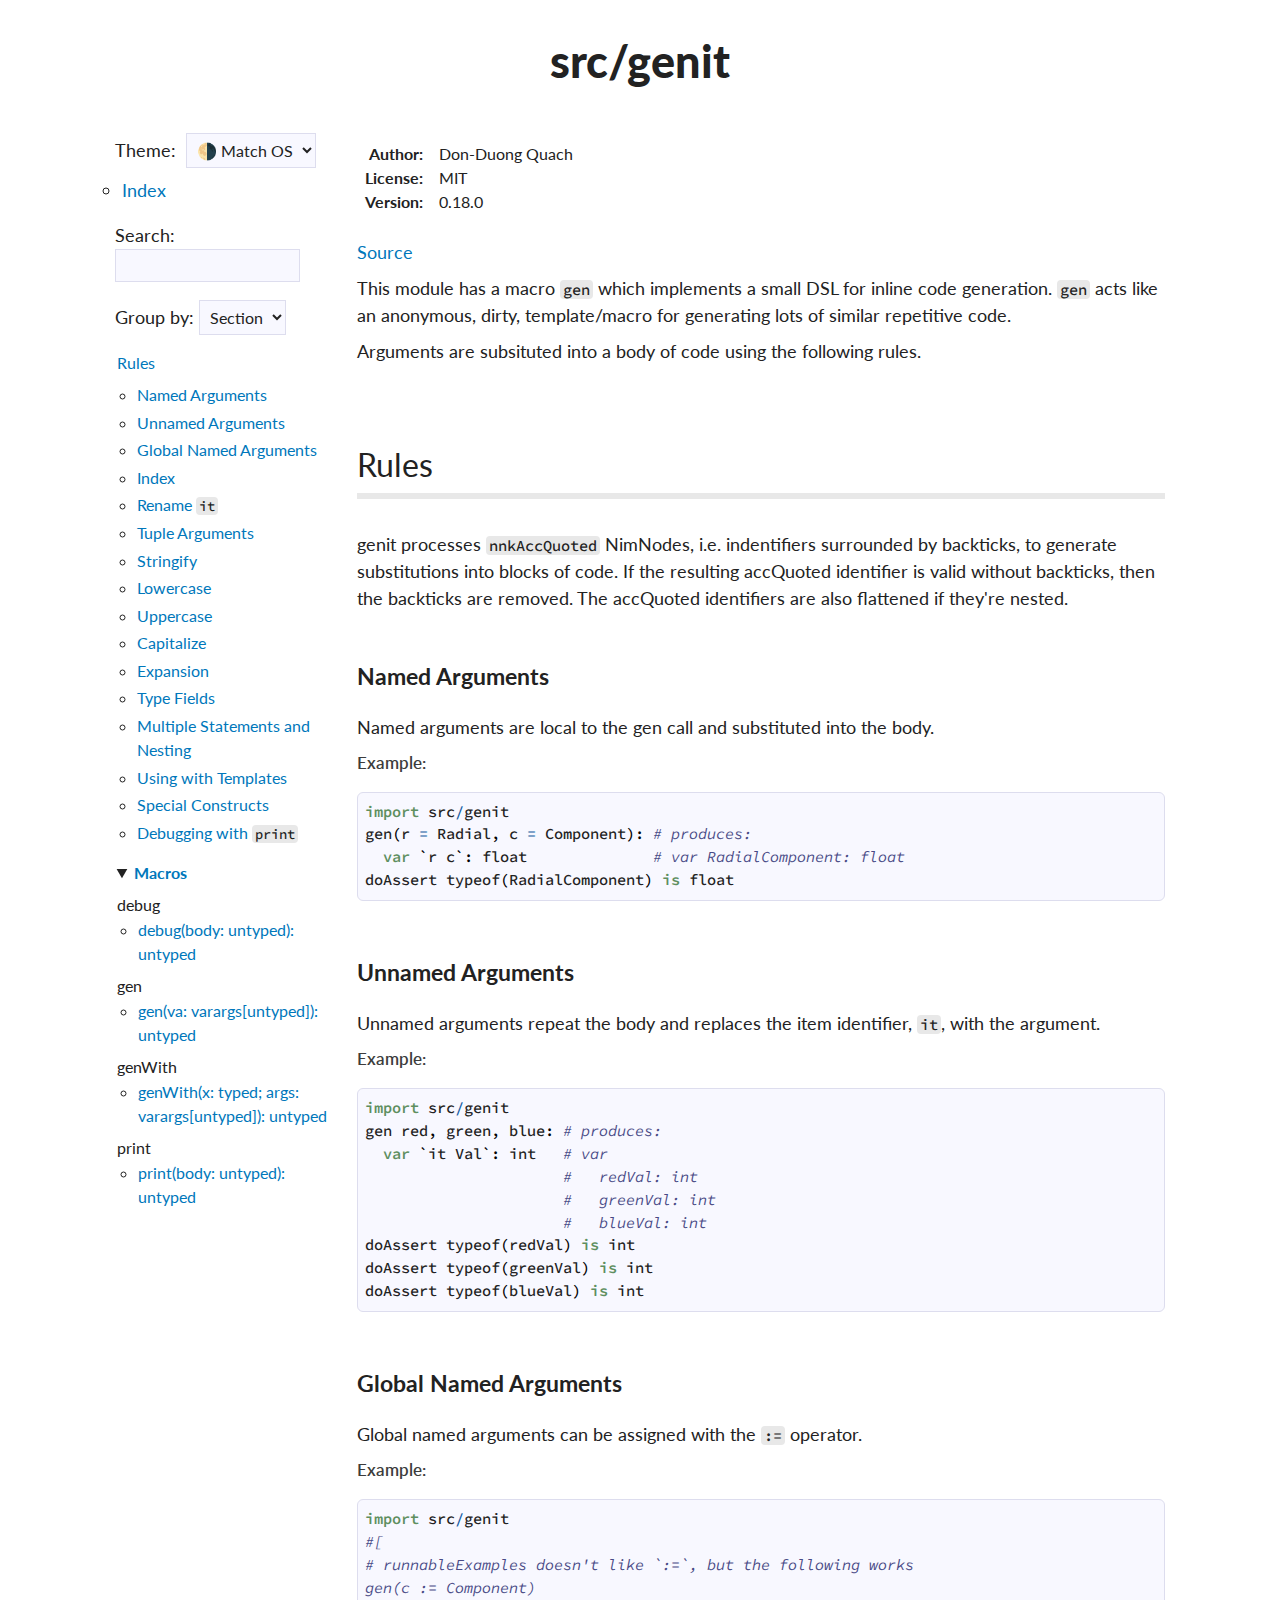
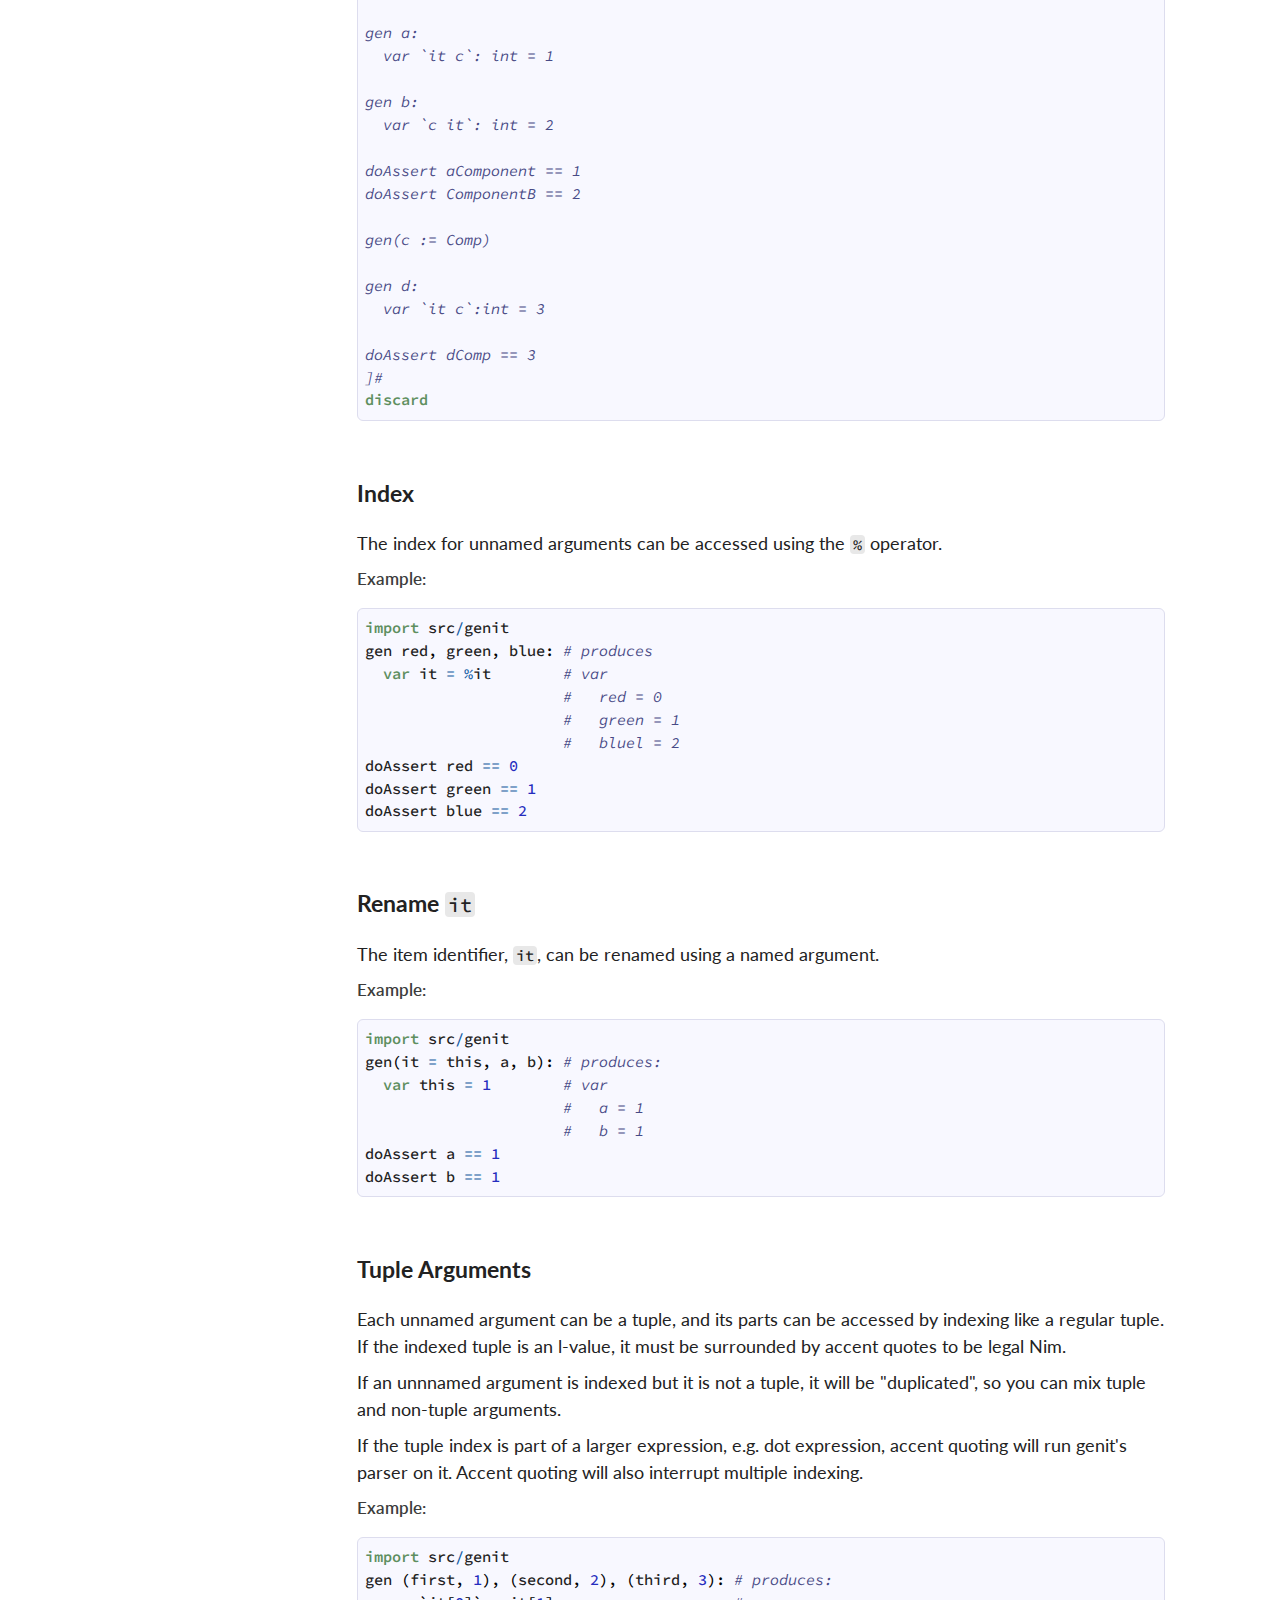
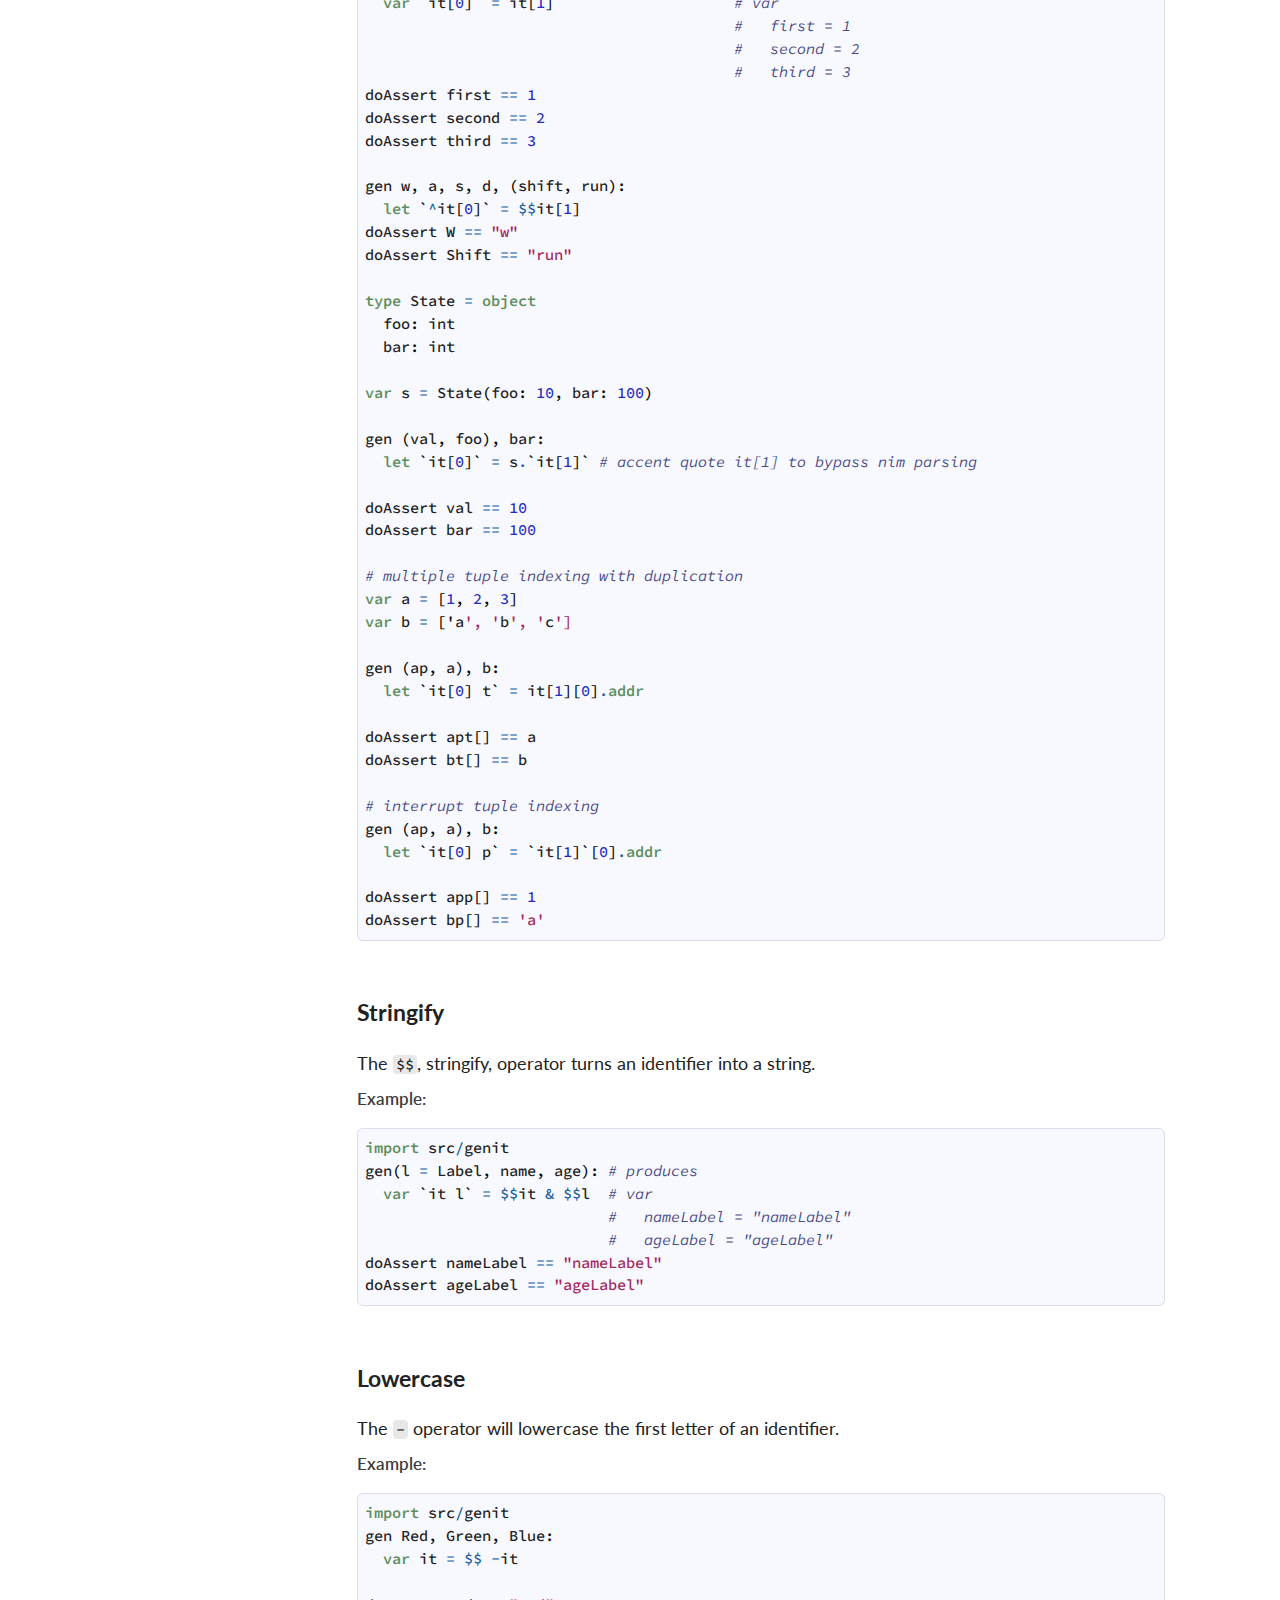
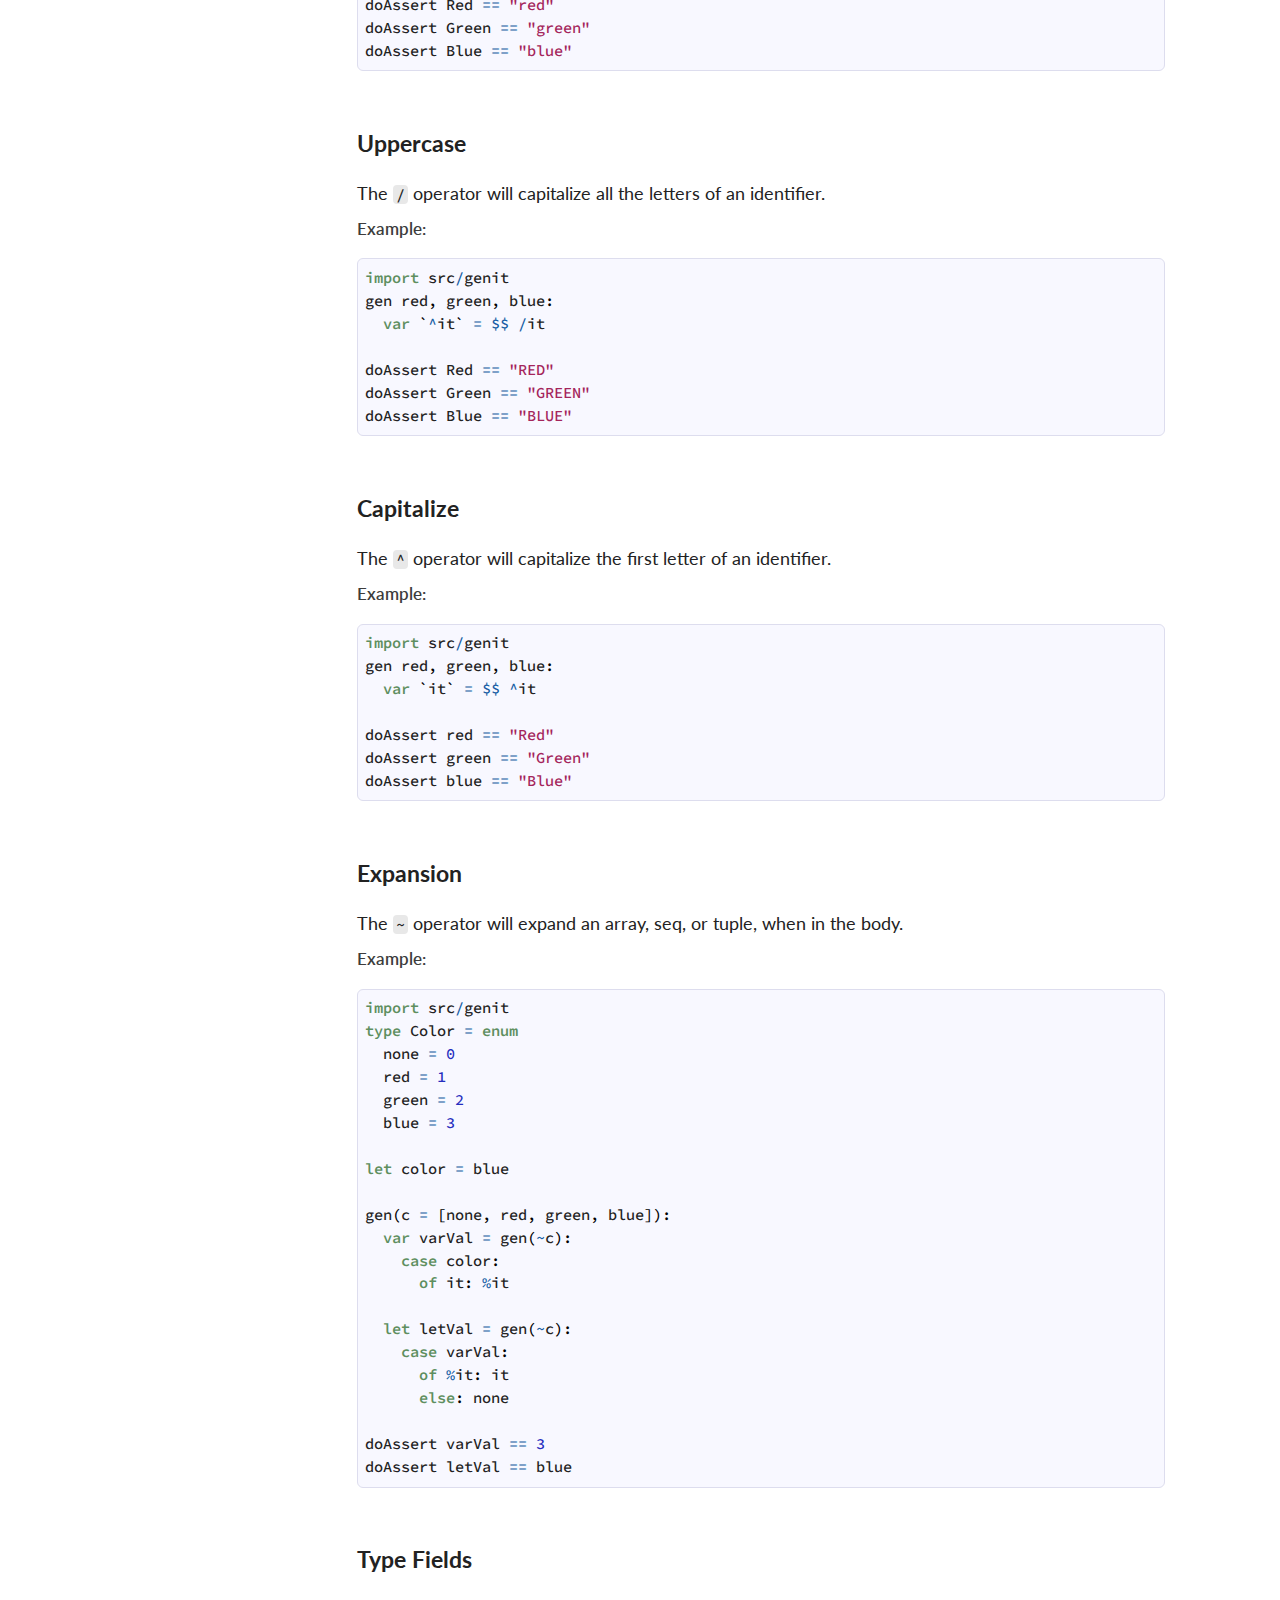
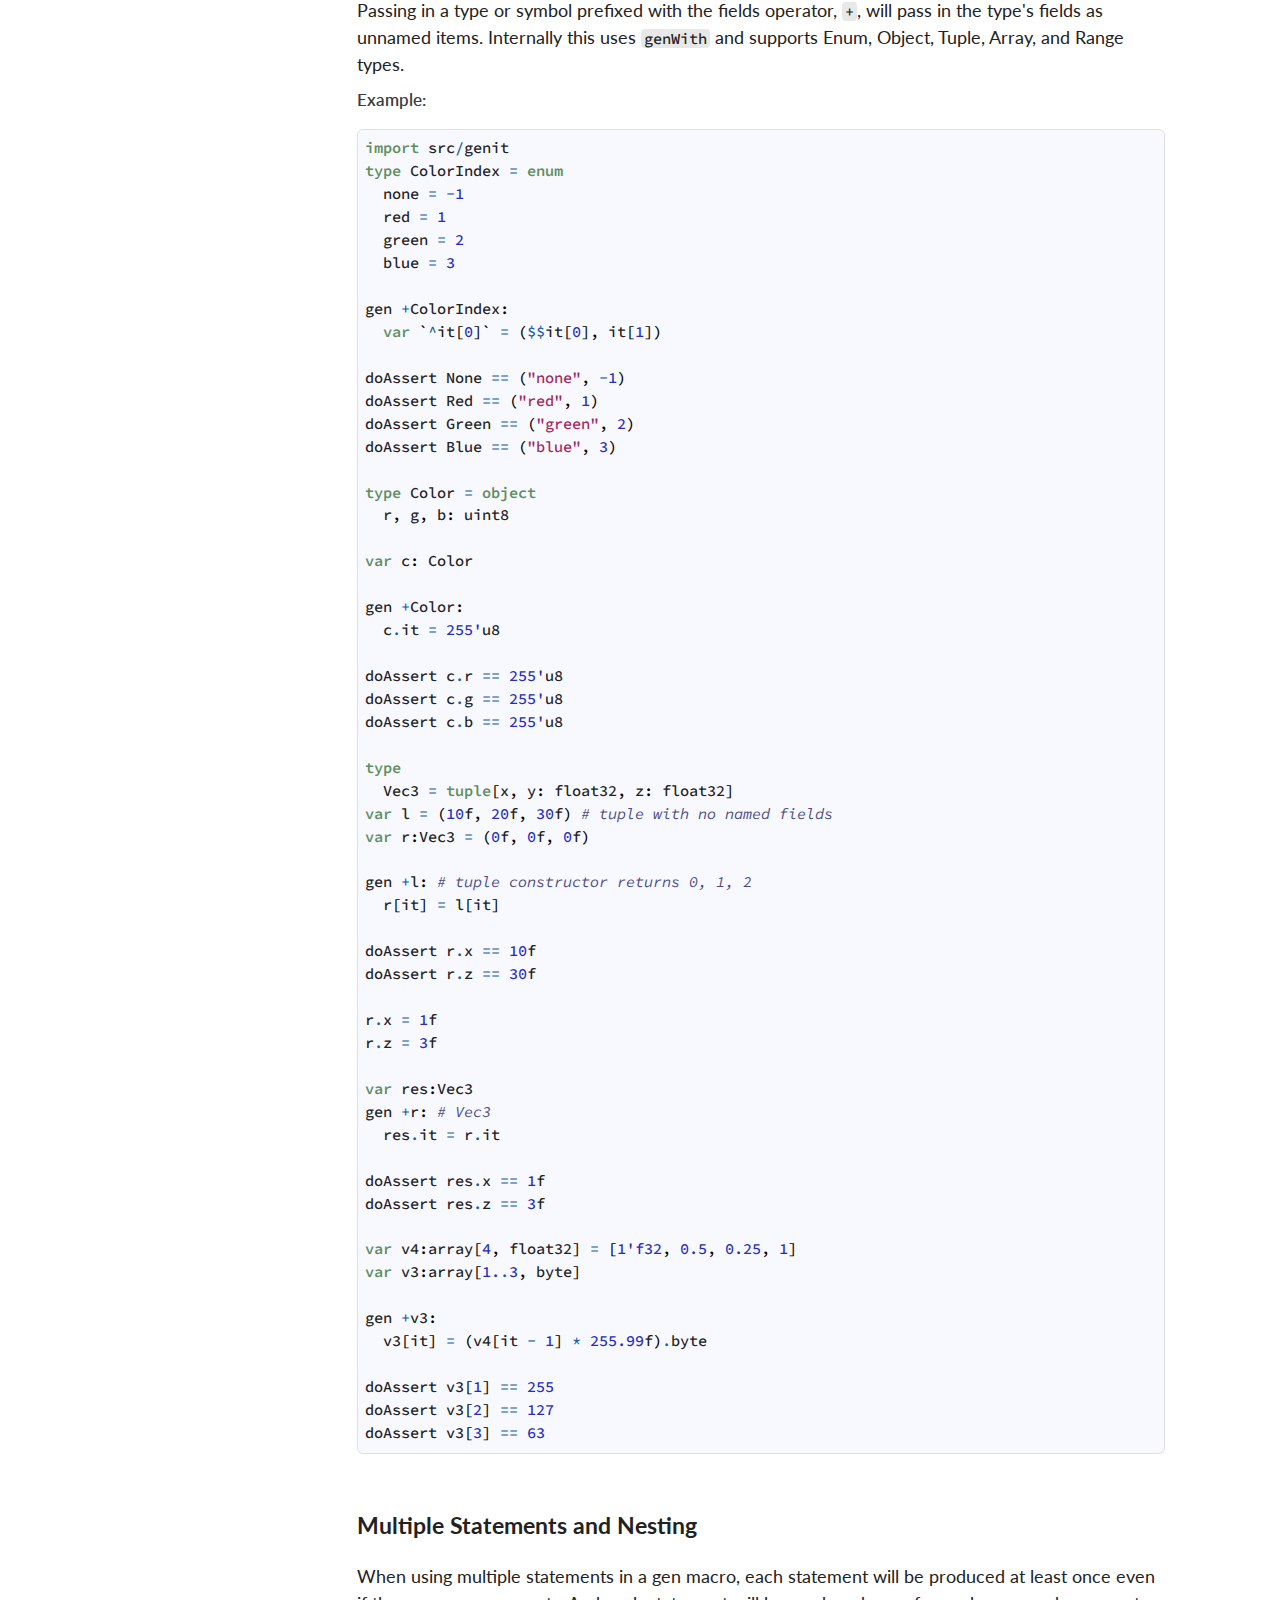
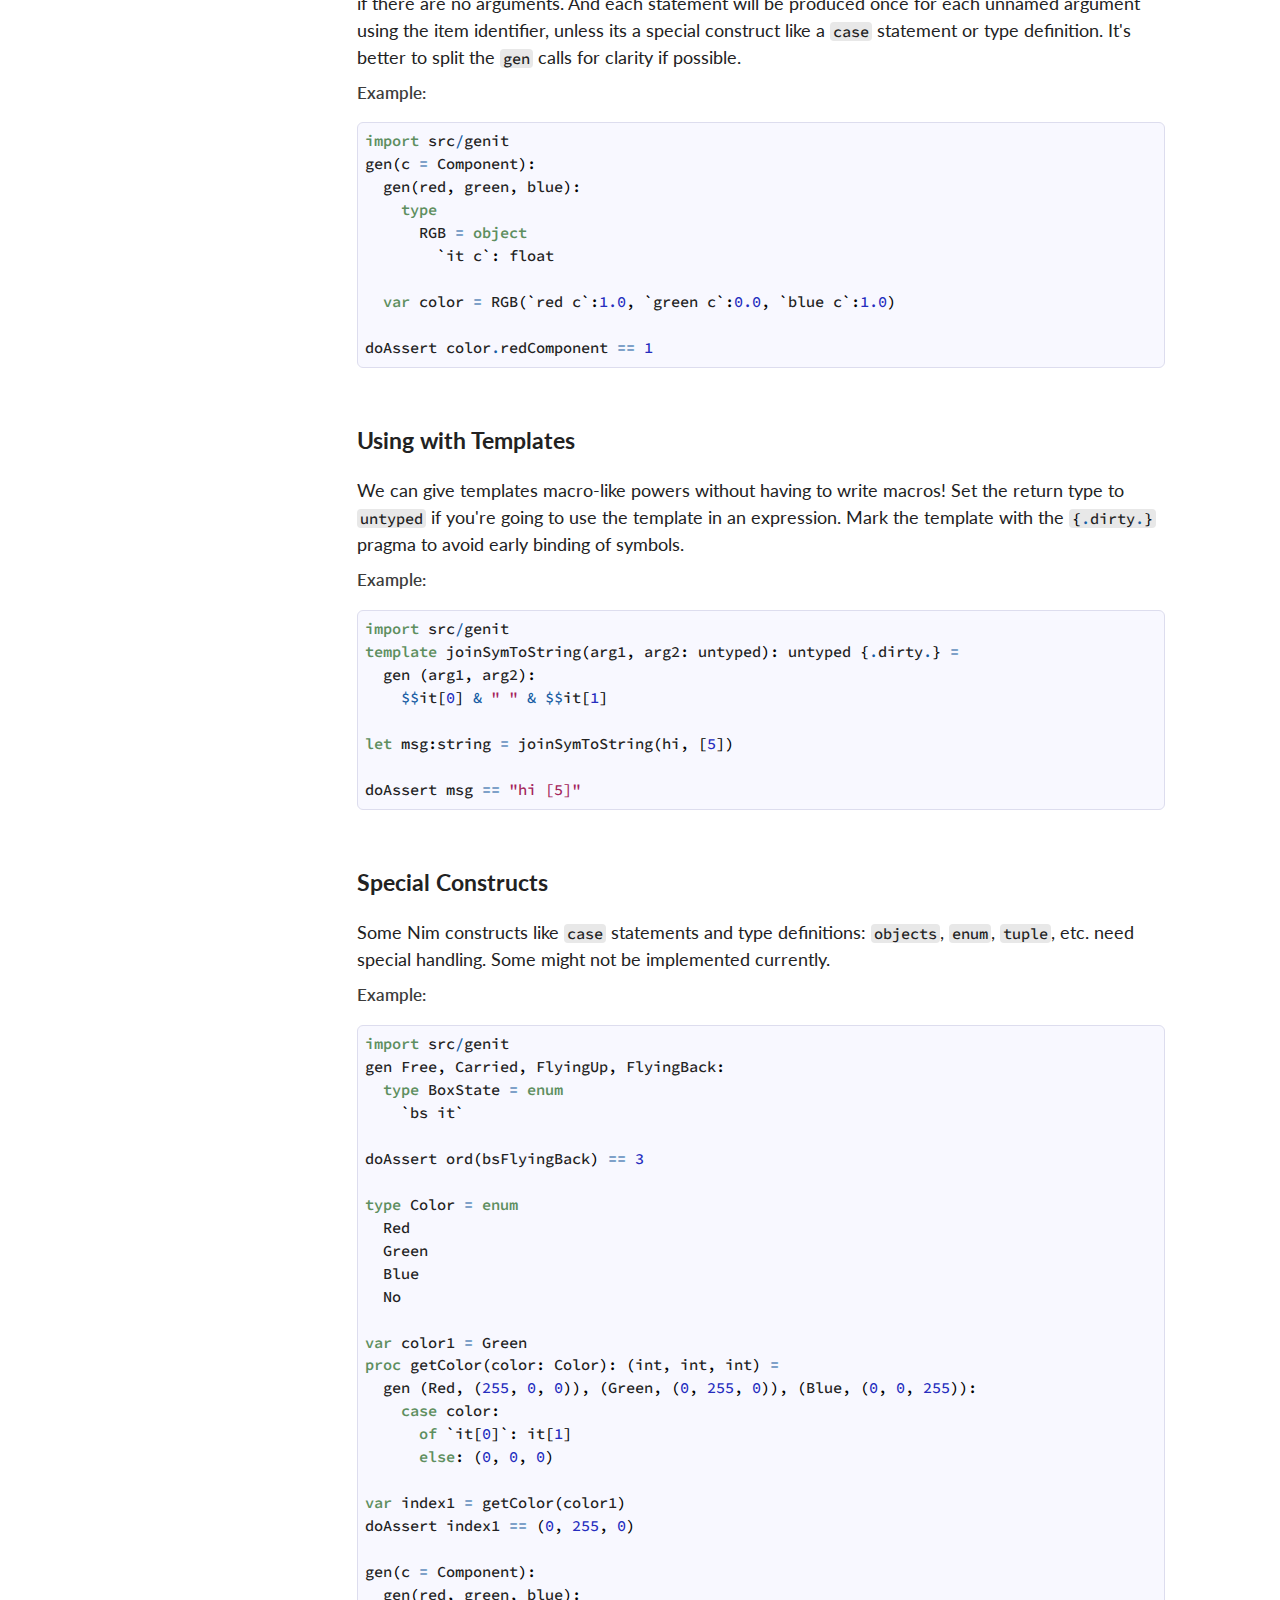
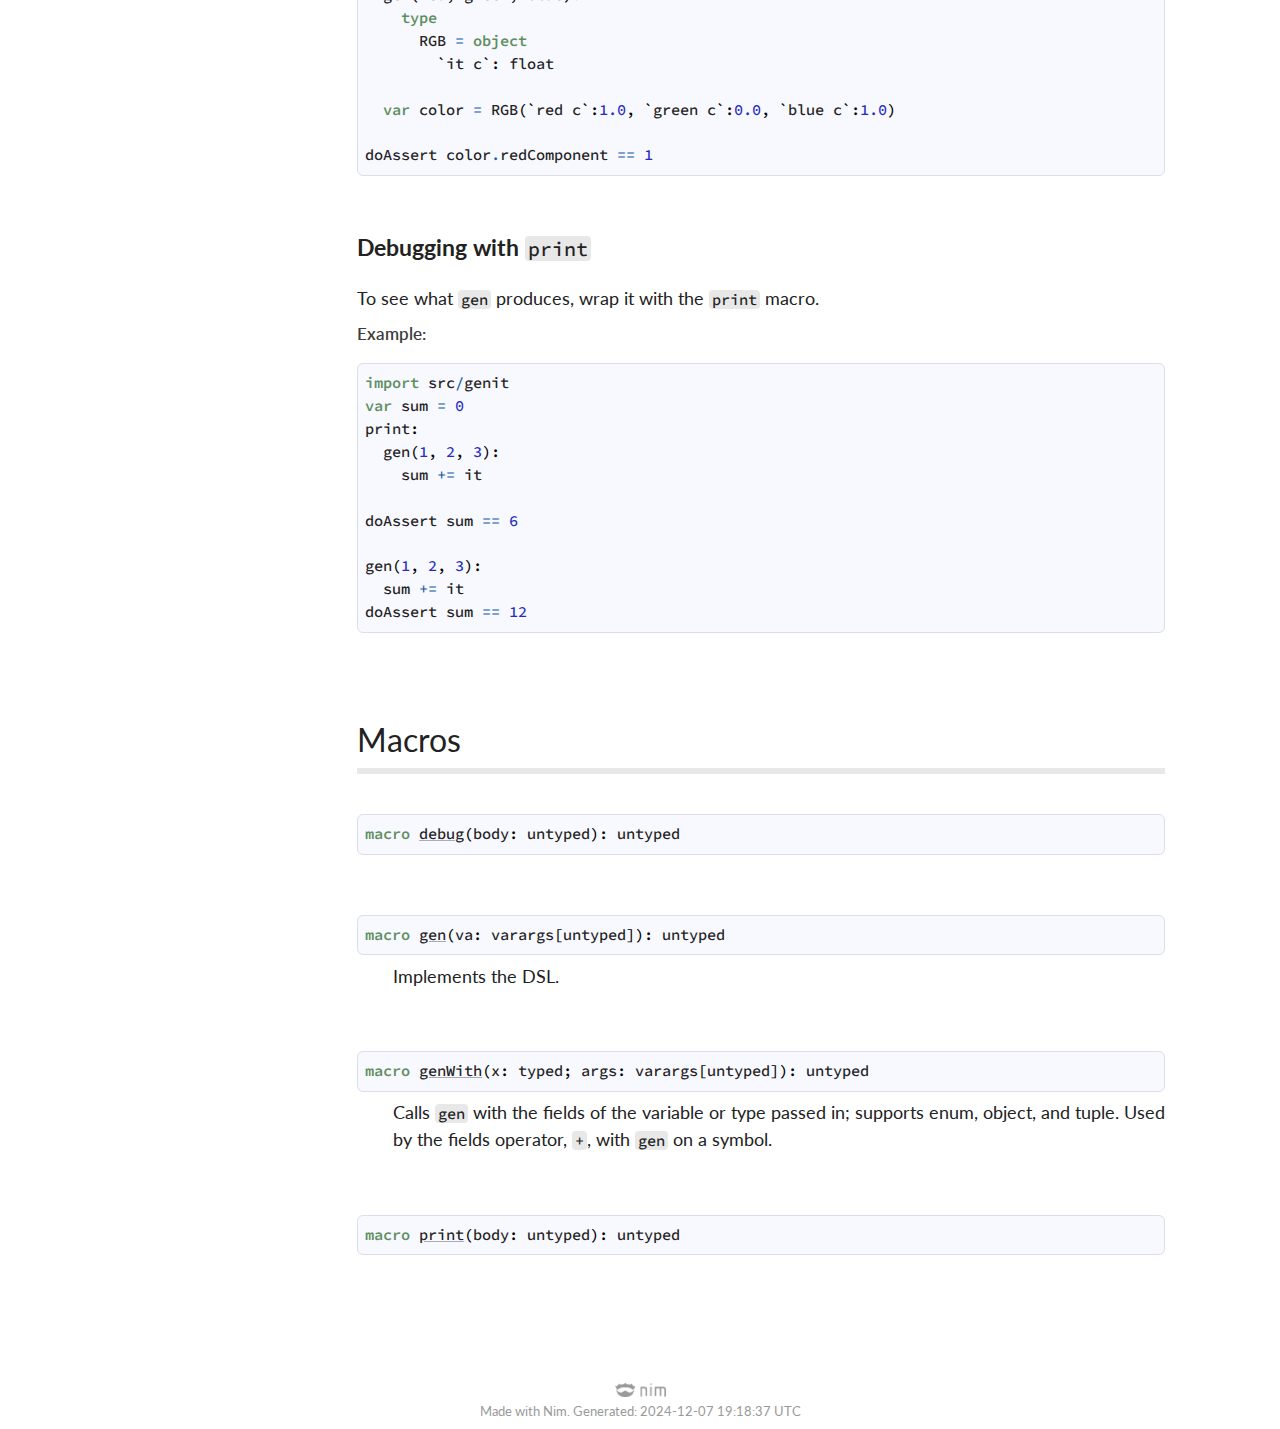
==== commit 99e9281b: "updated" ====
--- a/genit/index.html
+++ b/genit/index.html
@@ -7,15 +7,19 @@
 <meta name="viewport" content="width=device-width, initial-scale=1.0">
 <title>src/genit</title>
 
+<!-- Google fonts -->
+<link href='https://fonts.googleapis.com/css?family=Lato:400,600,900' rel='stylesheet' type='text/css'/>
+<link href='https://fonts.googleapis.com/css?family=Source+Code+Pro:400,500,600' rel='stylesheet' type='text/css'/>
+
 <!-- Favicon -->
 <link rel="shortcut icon" href="[data-uri]"/>
 <link rel="icon" type="image/png" sizes="32x32" href="[data-uri]">
 
 <!-- CSS -->
-<link rel="stylesheet" type="text/css" href="nimdoc.out.css?v=2.1.1">
+<link rel="stylesheet" type="text/css" href="nimdoc.out.css?v=2.2.1">
 
 <!-- JS -->
-<script type="text/javascript" src="dochack.js?v=2.1.1"></script>
+<script type="text/javascript" src="dochack.js?v=2.2.1"></script>
 </head>
 <body>
   <div class="document" id="documentId">
@@ -98,7 +102,7 @@
     
     <p class="module-desc"><table class="docinfo" frame="void" rules="none"><col class="docinfo-name" /><col class="docinfo-content" /><tbody valign="top"><tr><th class="docinfo-name">Author:</th><td>Don-Duong Quach</td></tr>
 <tr><th class="docinfo-name">License:</th><td>MIT</td></tr>
-<tr><th class="docinfo-name">Version:</th><td>0.17.0</td></tr>
+<tr><th class="docinfo-name">Version:</th><td>0.18.0</td></tr>
 </tbody></table><p><a class="reference external" href="https://github.com/geekrelief/genit/">Source</a></p>
 <p>This module has a macro <tt class="docutils literal"><span class="pre">gen</span></tt> which implements a small DSL for inline code generation. <tt class="docutils literal"><span class="pre">gen</span></tt> acts like an anonymous, dirty, template/macro for generating lots of similar repetitive code.</p>
 <p>Arguments are subsituted into a body of code using the following rules.</p>
@@ -473,13 +477,10 @@
       <div class="twelve-columns footer">
         <span class="nim-sprite"></span>
         <br>
-        <small style="color: var(--hint);">Made with Nim. Generated: 2024-06-27 22:46:17 UTC</small>
+        <small style="color: var(--hint);">Made with Nim. Generated: 2024-12-07 19:18:37 UTC</small>
       </div>
     </div>
   </div>
   
-  <!-- Google fonts -->
-  <link href='https://fonts.googleapis.com/css?family=Lato:400,600,900' rel='stylesheet' type='text/css'/>
-  <link href='https://fonts.googleapis.com/css?family=Source+Code+Pro:400,500,600' rel='stylesheet' type='text/css'/>
 </body>
 </html>
